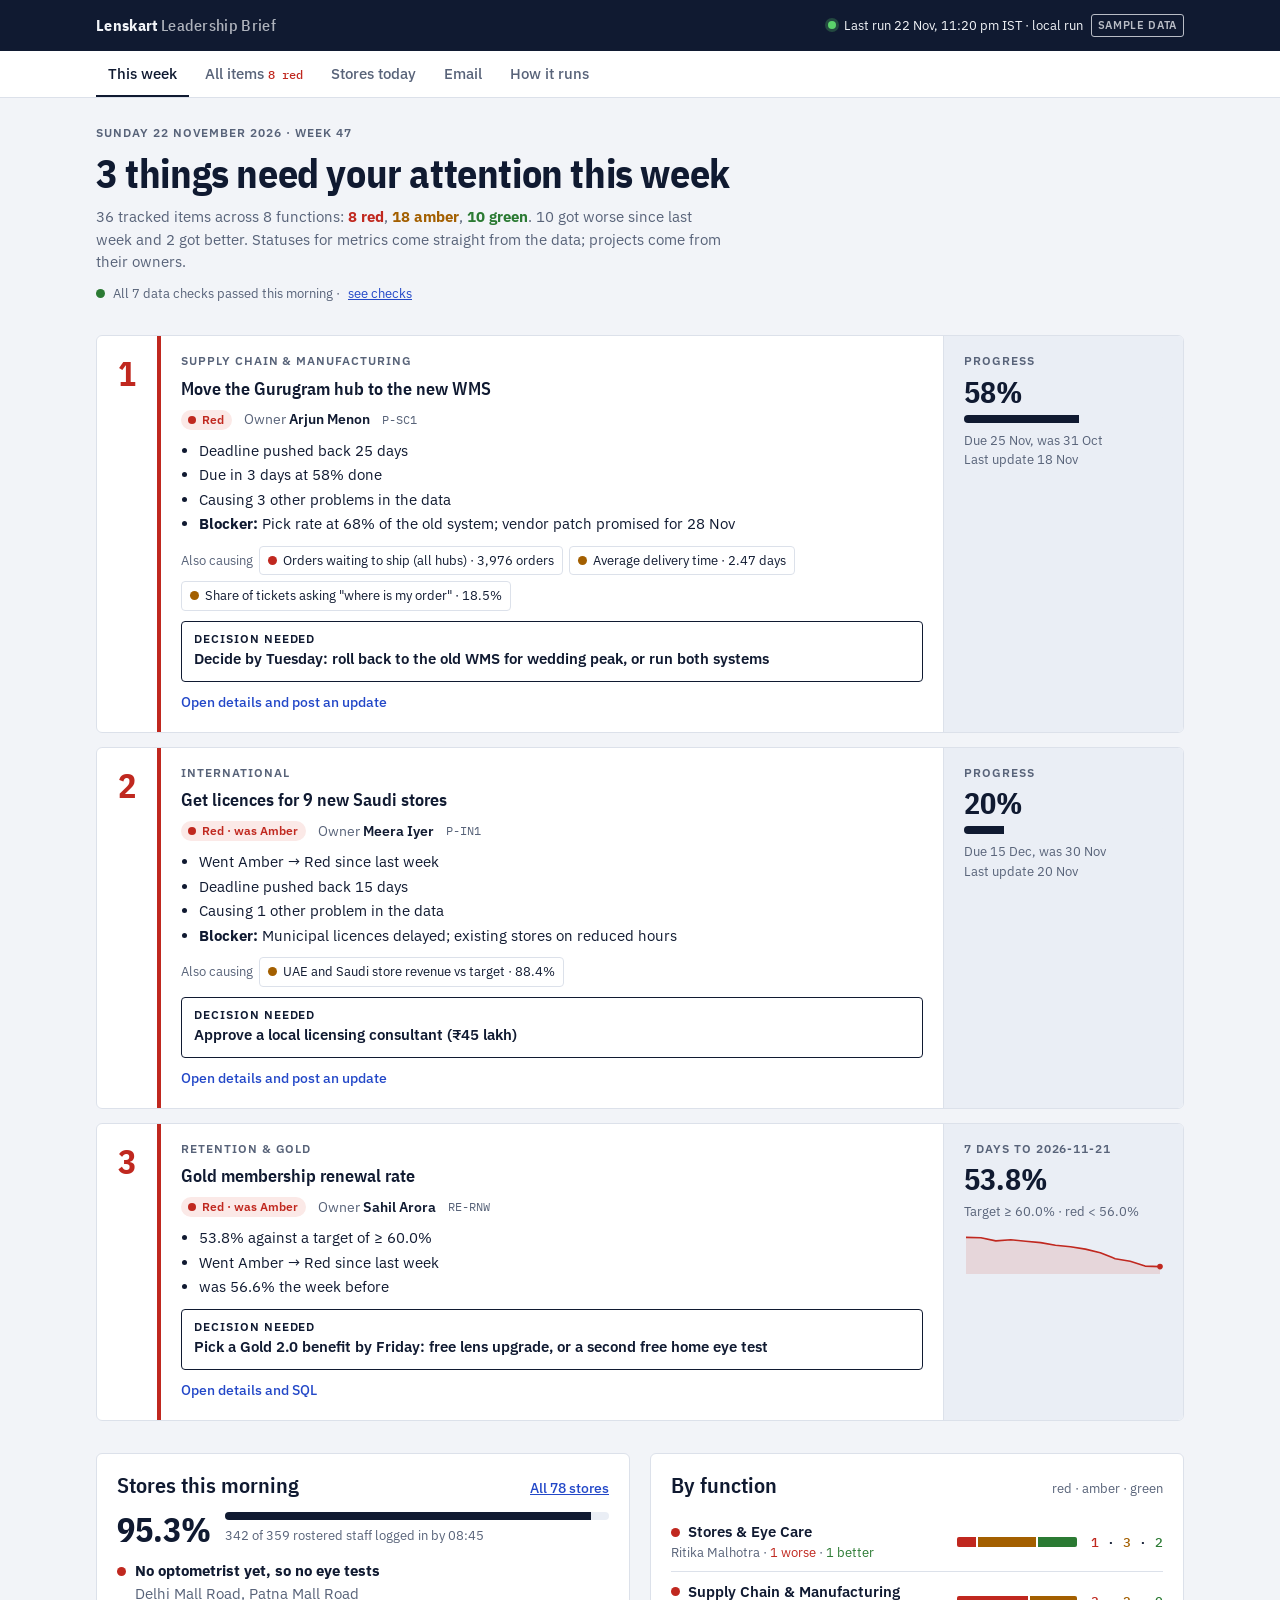
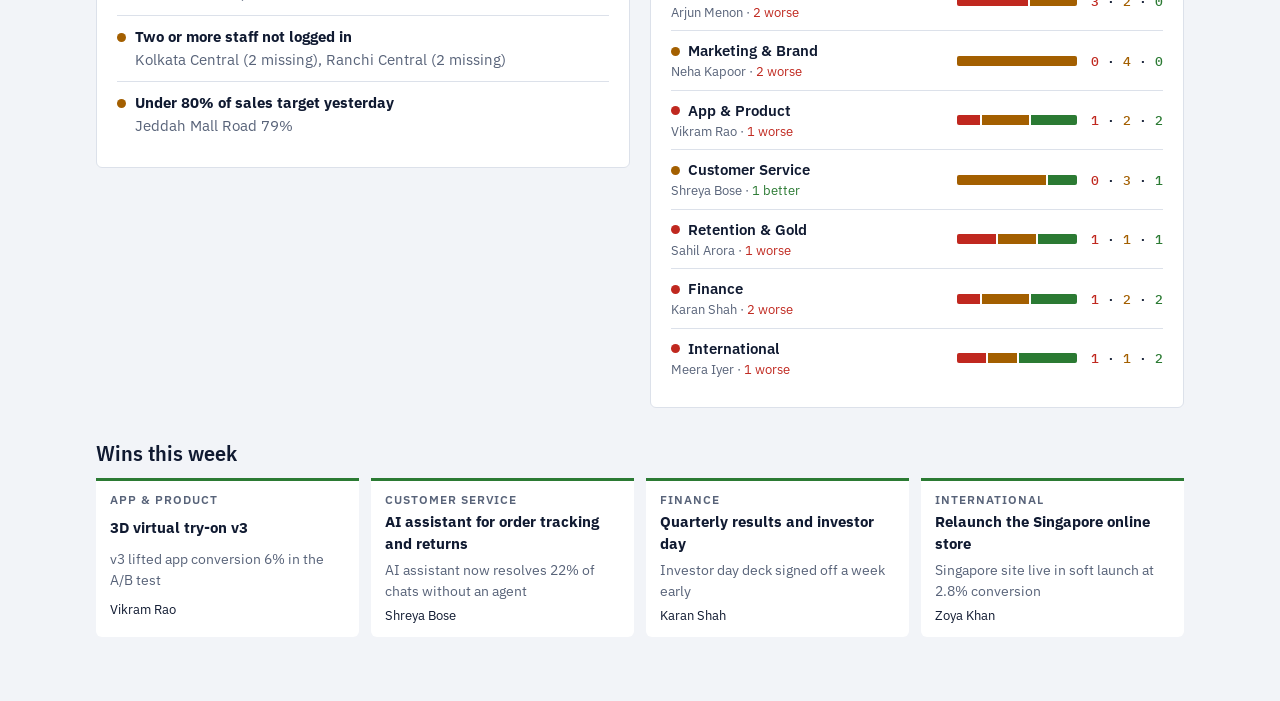
==== lenskart-tracker/index.html @ a5431adb "Lenskart leadership brief: SQL-driven tracker, daily 08:45 IST email, store attendance Co-Authored-B" ====
<title>Lenskart Leadership Brief</title>
<meta name="claude:viewport-fit-sides" content="cover">
<meta name="robots" content="noindex">
<meta name="description" content="Daily leadership brief and project tracker across eight functions. Sample data.">
<link rel="preconnect" href="https://fonts.googleapis.com">
<link rel="preconnect" href="https://fonts.gstatic.com" crossorigin>
<link rel="stylesheet" href="https://fonts.googleapis.com/css2?family=IBM+Plex+Mono:wght@400;500&family=IBM+Plex+Sans+Condensed:wght@500;600;700&family=IBM+Plex+Sans:ital,wght@0,400;0,500;0,600;1,400&display=swap">
<style>
/* Layout: a morning brief. A masthead strip with the date and the last automated run, then the
   three decisions as full-width rows, then the store desk beside function health. Other views
   (tracker, stores, email, pipeline) share the same column. */
:root {
  --bg: #F2F4F8; --surface: #FFFFFF; --ink: #101A31; --mute: #586379; --faint: #8A93A6; --line: #DCE1EA; --tint: #EAEEF5;
  --accent: #2348C8; --accent-ink: #FFFFFF; --accent-soft: #E4EAFB;
  --red: #C0281F; --red-bg: #FBE9E7; --amber: #A35F00; --amber-bg: #FDF1DC; --green: #2B7A33; --green-bg: #E6F3E8;
  --display: "IBM Plex Sans Condensed", "Arial Narrow", system-ui, sans-serif;
  --body: "IBM Plex Sans", system-ui, -apple-system, "Segoe UI", Roboto, sans-serif;
  --mono: "IBM Plex Mono", ui-monospace, SFMono-Regular, Menlo, monospace;
  --radius: 6px;
}
@media (prefers-color-scheme: dark) { :root:not([data-theme="light"]) {
  --bg: #0C1220; --surface: #141C2E; --ink: #E6EBF4; --mute: #9AA4B8; --faint: #6F7A90; --line: #253049; --tint: #1A2337;
  --accent: #8AA6FF; --accent-ink: #0C1220; --accent-soft: #1E2A4D;
  --red: #FF7B70; --red-bg: #3A1B1D; --amber: #F2B24E; --amber-bg: #362814; --green: #6DC776; --green-bg: #163020; color-scheme: dark; } }
:root[data-theme="dark"] {
  --bg: #0C1220; --surface: #141C2E; --ink: #E6EBF4; --mute: #9AA4B8; --faint: #6F7A90; --line: #253049; --tint: #1A2337;
  --accent: #8AA6FF; --accent-ink: #0C1220; --accent-soft: #1E2A4D;
  --red: #FF7B70; --red-bg: #3A1B1D; --amber: #F2B24E; --amber-bg: #362814; --green: #6DC776; --green-bg: #163020; color-scheme: dark; }

* { box-sizing: border-box; }
body { background: var(--bg); color: var(--ink); font: 15px/1.5 var(--body); margin: 0; }
.wrap { max-width: 1120px; margin: 0 auto; padding-left: max(16px, env(safe-area-inset-left, 0px)); padding-right: max(16px, env(safe-area-inset-right, 0px)); }
h1, h2, h3 { font-family: var(--display); text-wrap: balance; margin: 0; line-height: 1.15; }
h1 { font-size: clamp(28px, 4.2vw, 40px); font-weight: 700; letter-spacing: -0.01em; }
h2 { font-size: 22px; font-weight: 600; }
h3 { font-size: 18px; font-weight: 600; }
p { margin: 0; }
a { color: var(--accent); }
button, select, input, textarea { font: inherit; color: inherit; }
:focus-visible { outline: 2px solid var(--accent); outline-offset: 2px; }
.mono { font-family: var(--mono); font-size: 0.86em; }
.num { font-variant-numeric: tabular-nums; }
.eyebrow { font: 600 12px/1.2 var(--body); letter-spacing: 0.08em; text-transform: uppercase; color: var(--mute); }
.muted { color: var(--mute); }

/* masthead */
.mast { background: var(--ink); color: var(--bg); padding-block: 14px; }
.mast .wrap { display: flex; flex-wrap: wrap; gap: 8px 20px; align-items: center; justify-content: space-between; }
.mast .brand { font: 700 16px/1 var(--display); letter-spacing: 0.02em; }
.mast .brand span { font-weight: 500; opacity: 0.7; }
.mast .run { font-size: 13px; display: flex; gap: 8px; align-items: center; flex-wrap: wrap; }
.mast .run a { color: inherit; }
.live { width: 8px; height: 8px; border-radius: 50%; background: #5BD26B; box-shadow: 0 0 0 3px rgba(91, 210, 107, 0.25); }
.chip-sample { font-size: 11px; font-weight: 600; letter-spacing: 0.06em; text-transform: uppercase; border: 1px solid currentColor; border-radius: 3px; padding: 2px 6px; opacity: 0.75; }

/* tabs */
nav.tabs { border-bottom: 1px solid var(--line); background: var(--surface); }
nav.tabs .wrap { display: flex; gap: 4px; overflow-x: auto; scrollbar-width: none; }
nav.tabs a { display: block; padding: 12px 12px 10px; color: var(--mute); text-decoration: none; font-weight: 500; border-bottom: 2px solid transparent; white-space: nowrap; }
nav.tabs a[aria-current="page"] { color: var(--ink); border-bottom-color: var(--ink); }
nav.tabs a:hover { color: var(--ink); }
nav.tabs .count { font: 500 12px var(--mono); color: var(--red); margin-left: 4px; }

main { padding-block: 28px 64px; }
.view { display: grid; gap: 32px; }

/* status */
.pill { display: inline-flex; align-items: center; gap: 6px; font: 600 12px/1 var(--body); padding: 4px 8px 4px 7px; border-radius: 999px; white-space: nowrap; }
.pill::before { content: ""; width: 8px; height: 8px; border-radius: 50%; background: currentColor; }
.pill.red { color: var(--red); background: var(--red-bg); }
.pill.amber { color: var(--amber); background: var(--amber-bg); }
.pill.green { color: var(--green); background: var(--green-bg); }
.dot { display: inline-block; width: 9px; height: 9px; border-radius: 50%; flex: none; }
.dot.red { background: var(--red); } .dot.amber { background: var(--amber); } .dot.green { background: var(--green); }
.flag { display: inline-block; font: 500 11.5px/1 var(--body); padding: 4px 6px; border-radius: 3px; background: var(--tint); color: var(--mute); white-space: nowrap; }
.flag.hot { background: var(--red-bg); color: var(--red); }
.flag.warn { background: var(--amber-bg); color: var(--amber); }
.flag.good { background: var(--green-bg); color: var(--green); }
.flag.top { background: var(--ink); color: var(--bg); }

/* headline */
.lede { display: grid; gap: 10px; }
.lede .sum { color: var(--mute); max-width: 70ch; }
.lede .sum b.r { color: var(--red); } .lede .sum b.a { color: var(--amber); } .lede .sum b.g { color: var(--green); }
.checkline { display: flex; gap: 8px; align-items: center; font-size: 13px; color: var(--mute); }
.checkline.bad { color: var(--red); font-weight: 600; }

/* top 3 */
.top3 { display: grid; gap: 14px; }
.decision { background: var(--surface); border: 1px solid var(--line); border-radius: var(--radius); display: grid; grid-template-columns: 64px minmax(0, 1fr) minmax(0, 240px); overflow: hidden; }
.decision .rank { font: 700 34px/1 var(--display); padding: 20px 0 0; text-align: center; border-right: 4px solid var(--sev, var(--line)); color: var(--sev); }
.decision.red { --sev: var(--red); } .decision.amber { --sev: var(--amber); } .decision.green { --sev: var(--green); }
.decision .body { padding: 18px 20px 20px; display: grid; gap: 10px; min-width: 0; }
.decision .meta { display: flex; flex-wrap: wrap; gap: 6px 12px; align-items: center; font-size: 13.5px; color: var(--mute); }
.decision .meta b { color: var(--ink); font-weight: 600; }
.decision ul { margin: 0; padding-left: 18px; display: grid; gap: 2px; }
.decision .mismatch { background: var(--red-bg); color: var(--red); font-weight: 600; font-size: 14px; padding: 8px 10px; border-radius: 4px; }
.decision .ask { border: 1.5px solid var(--ink); border-radius: 4px; padding: 10px 12px; font-weight: 600; display: grid; gap: 2px; }
.decision .ask .eyebrow { color: var(--ink); }
.decision .side { padding: 18px 20px; border-left: 1px solid var(--line); background: var(--tint); display: grid; gap: 8px; align-content: start; min-width: 0; }
.decision .big { font: 700 30px/1 var(--display); font-variant-numeric: tabular-nums; }
.decision .linked { display: flex; flex-wrap: wrap; gap: 6px; }
.linkbtn { background: none; border: 1px solid var(--line); border-radius: 4px; padding: 4px 8px; font-size: 13px; cursor: pointer; display: inline-flex; gap: 6px; align-items: center; color: var(--ink); text-align: left; }
.linkbtn:hover { border-color: var(--ink); }
.open { background: none; border: 0; padding: 0; color: var(--accent); cursor: pointer; font-size: 13.5px; font-weight: 500; text-align: left; }
.open:hover { text-decoration: underline; }

/* two-column */
.cols { display: grid; grid-template-columns: minmax(0, 1fr) minmax(0, 1fr); gap: 20px; align-items: start; }
.panel { background: var(--surface); border: 1px solid var(--line); border-radius: var(--radius); padding: 18px 20px 20px; display: grid; gap: 14px; min-width: 0; }
.panel header { display: flex; justify-content: space-between; align-items: baseline; gap: 12px; flex-wrap: wrap; }
.list { display: grid; gap: 0; }
.list > div { display: grid; gap: 4px; padding: 10px 0; border-top: 1px solid var(--line); }
.list > div:first-child { border-top: 0; padding-top: 0; }
.desk-row { display: grid; grid-template-columns: 14px minmax(0, 1fr); gap: 10px; align-items: start; }
.desk-row .dot { margin-top: 7px; }
.attend { display: grid; grid-template-columns: auto 1fr; gap: 14px; align-items: center; }
.attend .big { font: 700 34px/1 var(--display); font-variant-numeric: tabular-nums; }
.meter { height: 8px; background: var(--tint); border-radius: 4px; overflow: hidden; }
.meter > span { display: block; height: 100%; background: var(--ink); }

.fn-row { display: grid; grid-template-columns: minmax(0, 1fr) 120px 74px; gap: 12px; align-items: center; padding: 9px 0; border-top: 1px solid var(--line); cursor: pointer; background: none; border-left: 0; border-right: 0; border-bottom: 0; width: 100%; text-align: left; }
.fn-row:first-of-type { border-top: 0; }
.fn-row:hover .fn-name { text-decoration: underline; }
.fn-name { font-weight: 600; font-size: 14.5px; display: flex; gap: 8px; align-items: center; min-width: 0; }
.fn-name span { overflow: hidden; text-overflow: ellipsis; white-space: nowrap; }
.fn-head { font-size: 12.5px; color: var(--mute); }
.stack { display: flex; height: 10px; border-radius: 2px; overflow: hidden; gap: 2px; }
.stack i { display: block; height: 100%; }
.stack .r { background: var(--red); } .stack .a { background: var(--amber); } .stack .g { background: var(--green); }
.fn-counts { font: 500 12.5px var(--mono); text-align: right; white-space: nowrap; }
.fn-counts .r { color: var(--red); } .fn-counts .a { color: var(--amber); } .fn-counts .g { color: var(--green); }

.wins { display: grid; grid-template-columns: repeat(auto-fit, minmax(240px, 1fr)); gap: 12px; }
.win { border-top: 3px solid var(--green); background: var(--surface); padding: 12px 14px; border-radius: 0 0 var(--radius) var(--radius); display: grid; gap: 4px; }

/* tracker */
.filters { display: flex; flex-wrap: wrap; gap: 10px; align-items: center; }
.seg { display: inline-flex; border: 1px solid var(--line); border-radius: 5px; overflow: hidden; background: var(--surface); }
.seg button { background: none; border: 0; padding: 7px 11px; cursor: pointer; font-size: 13.5px; color: var(--mute); border-left: 1px solid var(--line); }
.seg button:first-child { border-left: 0; }
.seg button[aria-pressed="true"] { background: var(--ink); color: var(--bg); }
.field { background: var(--surface); border: 1px solid var(--line); border-radius: 5px; padding: 7px 10px; font-size: 13.5px; min-width: 0; }
.field:focus { border-color: var(--accent); }
.check { display: inline-flex; gap: 6px; align-items: center; font-size: 13.5px; color: var(--mute); cursor: pointer; }
.tablebox { overflow-x: auto; background: var(--surface); border: 1px solid var(--line); border-radius: var(--radius); }
table { border-collapse: collapse; width: 100%; font-size: 14px; }
th { text-align: left; font: 600 11.5px/1.2 var(--body); letter-spacing: 0.06em; text-transform: uppercase; color: var(--mute); padding: 10px 12px; border-bottom: 1px solid var(--line); white-space: nowrap; background: var(--tint); }
td { padding: 10px 12px; border-top: 1px solid var(--line); vertical-align: middle; }
tbody tr:first-child td { border-top: 0; }
tbody tr.click { cursor: pointer; }
tbody tr.click:hover td { background: var(--tint); }
td.title { min-width: 240px; }
td.title b { font-weight: 600; display: block; }
td .sub { font-size: 12.5px; color: var(--mute); }
.flags { display: flex; flex-wrap: wrap; gap: 4px; min-width: 120px; }
.prog { display: grid; gap: 4px; min-width: 110px; }
.prog .meter { height: 6px; }
.right { text-align: right; }
.empty { padding: 28px; text-align: center; color: var(--mute); }

/* drawer */
dialog { border: 0; padding: 0; background: var(--surface); color: var(--ink); width: min(620px, 100vw); max-width: 100vw; height: 100%; max-height: 100%; margin: 0 0 0 auto; box-shadow: -12px 0 40px rgba(10, 18, 40, 0.25); }
dialog::backdrop { background: rgba(10, 18, 40, 0.45); }
.drawer { display: grid; gap: 18px; padding: calc(20px + env(safe-area-inset-top, 0px)) max(22px, env(safe-area-inset-right, 0px)) calc(28px + env(safe-area-inset-bottom, 0px)) 22px; }
.drawer .x { position: sticky; top: 0; justify-self: end; background: var(--surface); border: 1px solid var(--line); border-radius: 5px; padding: 6px 10px; cursor: pointer; }
.kv { display: grid; grid-template-columns: 130px minmax(0, 1fr); gap: 8px 14px; font-size: 14px; }
.kv dt { color: var(--mute); }
.kv dd { margin: 0; min-width: 0; }
pre.sql { font: 12.5px/1.55 var(--mono); background: var(--tint); padding: 12px; border-radius: 4px; overflow-x: auto; white-space: pre-wrap; word-break: break-word; margin: 0; }
.chart svg { display: block; width: 100%; height: auto; }
.chart text { font: 11px var(--mono); fill: var(--mute); }
form.update { display: grid; gap: 12px; border-top: 1px solid var(--line); padding-top: 18px; }
form.update label { display: grid; gap: 4px; font-size: 13px; color: var(--mute); }
form.update textarea { min-height: 64px; resize: vertical; }
.btn { background: var(--ink); color: var(--bg); border: 0; border-radius: 5px; padding: 9px 14px; font-weight: 600; cursor: pointer; }
.btn.ghost { background: none; color: var(--ink); border: 1px solid var(--line); }
.btn-row { display: flex; gap: 8px; flex-wrap: wrap; align-items: center; }

/* banner */
.banner { background: var(--accent-soft); border: 1px solid var(--accent); border-radius: var(--radius); padding: 12px 16px; display: grid; gap: 8px; }
.banner pre { margin: 0; font: 12px/1.5 var(--mono); white-space: pre-wrap; word-break: break-word; background: var(--surface); padding: 10px; border-radius: 4px; max-height: 180px; overflow: auto; }

/* stores */
.staffdots { display: inline-flex; gap: 3px; vertical-align: middle; margin-left: 8px; }
.staffdots i { width: 7px; height: 7px; border-radius: 50%; background: var(--green); }
.staffdots i.off { background: var(--red); }
.bar { position: relative; height: 8px; background: var(--tint); border-radius: 4px; min-width: 100px; }
.bar > span { position: absolute; inset: 0 auto 0 0; border-radius: 4px; }
.bar .tick { position: absolute; top: -3px; bottom: -3px; width: 2px; background: var(--ink); left: calc(100% / 1.3); }

/* email */
.emailframe { background: #EEF1F5; border-radius: var(--radius); border: 1px solid var(--line); overflow: hidden; }
.emailhead { background: var(--surface); border-bottom: 1px solid var(--line); padding: 12px 16px; display: grid; gap: 2px; font-size: 13.5px; }
.emailhead b { font-weight: 600; }

/* pipeline */
.steps { display: grid; grid-template-columns: repeat(auto-fit, minmax(170px, 1fr)); gap: 10px; counter-reset: s; }
.step { background: var(--surface); border: 1px solid var(--line); border-radius: var(--radius); padding: 12px 14px; display: grid; gap: 4px; align-content: start; counter-increment: s; }
.step::before { content: counter(s); font: 700 13px/1 var(--mono); color: var(--accent); }
.step b { font-weight: 600; }
.step p { font-size: 13px; color: var(--mute); }
.tables { display: grid; grid-template-columns: repeat(auto-fill, minmax(200px, 1fr)); gap: 8px; }
.tables div { background: var(--surface); border: 1px solid var(--line); border-radius: 4px; padding: 8px 10px; font-size: 13px; display: grid; gap: 2px; }

.toast { position: fixed; left: 50%; bottom: calc(20px + env(safe-area-inset-bottom, 0px)); transform: translateX(-50%); background: var(--ink); color: var(--bg); padding: 10px 16px; border-radius: 5px; font-size: 14px; z-index: 20; }

@media (max-width: 860px) {
  .decision { grid-template-columns: 48px minmax(0, 1fr); }
  .decision .side { grid-column: 1 / -1; border-left: 0; border-top: 1px solid var(--line); }
  .decision .rank { font-size: 28px; }
  .cols { grid-template-columns: minmax(0, 1fr); }
}
@media (max-width: 520px) {
  .decision .body { padding: 14px; }
  .fn-row { grid-template-columns: minmax(0, 1fr) 64px; }
  .fn-row .stack { display: none; }
  .kv { grid-template-columns: minmax(0, 1fr); gap: 2px; }
  .kv dd { margin-bottom: 8px; }
}
@media (prefers-reduced-motion: no-preference) {
  .decision { animation: rise 0.35s ease-out both; }
  .decision:nth-child(2) { animation-delay: 0.06s; } .decision:nth-child(3) { animation-delay: 0.12s; }
  @keyframes rise { from { transform: translateY(6px); } to { transform: none; } }
}
</style>

<header class="mast">
  <div class="wrap">
    <div class="brand">Lenskart <span>Leadership Brief</span></div>
    <div class="run" id="runline"></div>
  </div>
</header>
<nav class="tabs" aria-label="Views">
  <div class="wrap" id="tabs">
    <a href="#brief" data-view="brief">This week</a>
    <a href="#tracker" data-view="tracker">All items</a>
    <a href="#stores" data-view="stores">Stores today</a>
    <a href="#email" data-view="email">Email</a>
    <a href="#pipeline" data-view="pipeline">How it runs</a>
  </div>
</nav>
<main class="wrap">
  <div id="banner"></div>
  <section class="view" id="view-brief"></section>
  <section class="view" id="view-tracker" hidden></section>
  <section class="view" id="view-stores" hidden></section>
  <section class="view" id="view-email" hidden></section>
  <section class="view" id="view-pipeline" hidden></section>
</main>
<dialog id="drawer" aria-label="Item detail"><div class="drawer" id="drawer-body"></div></dialog>
<div class="toast" id="toast" hidden></div>

<script>
const LIB = (() => {
// Shared logic: risk scoring, top-3 selection and digest rendering.
// Runs in Node (GitHub Actions) and is inlined into the browser app at build time,
// so it stays dependency-free and uses plain `export function` declarations.

const RANK = { green: 0, amber: 1, red: 2 };
const LABEL = { green: "Green", amber: "Amber", red: "Red" };
const DAY = 86400000;
const t = (s) => new Date(s + "T00:00:00Z").getTime();

// Turns whatever a function head typed into red / amber / green.
function normalizeStatus(v) {
  const s = String(v || "").trim().toLowerCase();
  if (/^(r|red|🔴|at risk|off track|blocked|critical)$/.test(s)) return "red";
  if (/^(a|amber|yellow|y|blue|b|🟠|🟡|🔵|watch|some risk)$/.test(s)) return "amber";
  if (/^(g|green|🟢|on track|done|complete|ok)$/.test(s)) return "green";
  return null;
}

function statusFor(m, v) {
  if (v == null || Number.isNaN(v)) return "amber";
  if (m.better === "higher") return v >= m.green ? "green" : v < m.red ? "red" : "amber";
  return v <= m.green ? "green" : v > m.red ? "red" : "amber";
}

function fmtValue(m, v) {
  if (v == null || Number.isNaN(v)) return "no data";
  const x = v / (m.scale || 1);
  const n = Math.abs(x).toLocaleString("en-IN", { minimumFractionDigits: m.decimals, maximumFractionDigits: m.decimals });
  const sign = x < 0 ? "−" : m.signed && x > 0 ? "+" : "";
  const pre = m.prefix === true ? "₹" : m.prefix || "";
  return `${sign}${pre}${n}${m.unit || ""}`;
}
const fmtDate = (s) => new Date(t(s)).toLocaleDateString("en-GB", { day: "numeric", month: "short", timeZone: "UTC" });

// Score one item. Higher = needs leadership attention sooner. Green scores 0.
function assess(p, asOf) {
  const reasons = [];
  let score = { red: 50, amber: 20, green: 0 }[p.status] ?? 0;
  const worsened = RANK[p.status] > RANK[p.lastStatus];
  const improved = RANK[p.status] < RANK[p.lastStatus];
  if (worsened) { score += 25; reasons.push(`Went ${LABEL[p.lastStatus]} → ${LABEL[p.status]} since last week`); }
  let extra = {};
  if (p.kind === "metric") {
    reasons.unshift(`${p.display} against a target of ${p.targetText}`);
    if (p.prevDisplay) reasons.push(`was ${p.prevDisplay} ${p.window === "today" ? "same day last week" : "the week before"}`);
    const wrongWay = p.better === "higher" ? p.value < p.prev : p.value > p.prev;
    if (wrongWay && p.status !== "green") score += 6;
  } else {
    const slip = Math.round((t(p.due) - t(p.originalDue || p.due)) / DAY);
    if (slip > 0) { score += Math.min(20, Math.ceil(slip / 2)); reasons.push(`Deadline pushed back ${slip} days`); }
    const daysLeft = Math.round((t(p.due) - t(asOf)) / DAY);
    if (p.progress < 100) {
      if (daysLeft < 0) { score += 20; reasons.push(`Overdue by ${-daysLeft} days`); }
      else if (daysLeft <= 21 && p.progress < 75) { score += 12; reasons.push(`Due in ${daysLeft} days at ${p.progress}% done`); }
    }
    const stale = Math.round((t(asOf) - t(p.lastUpdate)) / DAY);
    if (stale > 7) { score += 10; reasons.push(`No update from the owner for ${stale} days`); }
    if (p.blocker) score += 10;
    extra = { slip, daysLeft, stale };
  }
  score += (p.impactTier || 1) * 8;
  if (p.status === "green") score = 0;
  return { ...p, ...extra, score, reasons, worsened, improved };
}

// Pick the n most urgent items. Anything caused by an item already on the list is folded
// under it, so leadership sees the root cause once with its knock-on effects.
function pickTop(items, n = 3) {
  const ranked = items.filter((p) => p.status !== "green" || p.mismatch).sort((a, b) => b.score - a.score || a.id.localeCompare(b.id));
  const top = [];
  for (const p of ranked) {
    if (top.length >= n) break;
    const parent = top.find((x) => x.id === p.dependsOn);
    if (parent) { parent.linked.push(p.id); continue; }
    const kids = top.filter((x) => x.dependsOn === p.id);
    const entry = { ...p, linked: kids.flatMap((k) => [k.id, ...k.linked]) };
    if (kids.length) { const at = top.indexOf(kids[0]); for (const k of kids) top.splice(top.indexOf(k), 1); top.splice(at, 0, entry); }
    else top.push(entry);
  }
  // Everything a listed root cause is causing travels with it, and is not repeated lower down.
  for (const x of top) x.linked = [...new Set([...x.linked, ...(x.causes || [])])];
  // Root causes rank at least as high as the worst thing they cause.
  for (const x of top) x.score = Math.max(x.score, ...x.linked.map((id) => items.find((i) => i.id === id)?.score || 0));
  return top.sort((a, b) => b.score - a.score);
}

function isoWeek(asOf) {
  const d = new Date(t(asOf));
  d.setUTCDate(d.getUTCDate() + 3 - ((d.getUTCDay() + 6) % 7));
  const jan4 = new Date(Date.UTC(d.getUTCFullYear(), 0, 4));
  return 1 + Math.round(((d - jan4) / DAY - 3 + ((jan4.getUTCDay() + 6) % 7)) / 7);
}

// items: metrics (already valued) + projects. extras: { checks, storeDesk }
function buildDigest(functions, rawItems, asOf, extras = {}) {
  const fnName = Object.fromEntries(functions.map((f) => [f.id, f.name]));
  const all = rawItems.map((p) => ({ ...assess(p, asOf), fnName: fnName[p.fn] }));
  for (const p of all) {
    // Blast radius: a root cause matters more for every problem it is causing.
    const kids = all.filter((k) => k.dependsOn === p.id && k.status !== "green");
    p.causes = kids.map((k) => k.id);
    if (kids.length && p.status !== "green") { p.score += 8 * kids.length; p.reasons.push(`Causing ${kids.length} other problem${kids.length > 1 ? "s" : ""} in the data`); }
    // Optimism check: the owner's status is better than what the data under it shows.
    const redKid = kids.find((k) => k.kind === "metric" && RANK[k.status] > RANK[p.status]);
    if (p.kind === "project" && redKid) {
      p.mismatch = `Owner reports ${LABEL[p.status]}, but ${redKid.title.toLowerCase()} is ${LABEL[redKid.status]} in the data (${redKid.display})`;
      p.reasons.unshift(p.mismatch);
      p.score = Math.max(p.score, 0) + 15 + (p.status === "green" ? 40 : 0);
    }
  }
  const top = pickTop(all, 3);
  const byScore = (a, b) => b.score - a.score;
  const byFn = functions.map((f) => {
    const ps = all.filter((p) => p.fn === f.id);
    const c = { red: 0, amber: 0, green: 0 };
    ps.forEach((p) => c[p.status]++);
    return { ...f, counts: c, total: ps.length, worsened: ps.filter((p) => p.worsened).length, improved: ps.filter((p) => p.improved).length,
      worst: c.red ? "red" : c.amber ? "amber" : "green" };
  });
  const counts = { red: 0, amber: 0, green: 0 };
  all.forEach((p) => counts[p.status]++);
  const checks = extras.checks || [];
  return {
    asOf, week: isoWeek(asOf), all, top, byFn, counts, checks, storeDesk: extras.storeDesk || null,
    checksOk: checks.every((c) => c.ok),
    reds: all.filter((p) => p.status === "red").sort(byScore),
    ambers: all.filter((p) => p.status === "amber").sort(byScore),
    wins: all.filter((p) => p.status === "green" && (p.win || p.improved)),
    worsened: all.filter((p) => p.worsened).sort(byScore),
    improved: all.filter((p) => p.improved),
  };
}

const esc = (s) => String(s ?? "").replace(/[&<>"]/g, (c) => ({ "&": "&amp;", "<": "&lt;", ">": "&gt;", '"': "&quot;" }[c]));
const covered = (dg, p) => dg.top.some((x) => x.id === p.id || x.linked.includes(p.id));
const facts = (p) => p.kind === "metric"
  ? `${p.fnName} · Owner: ${p.owner} · ${p.display} (target ${p.targetText})`
  : `${p.fnName} · Owner: ${p.owner} · Due ${fmtDate(p.due)} · ${p.progress}% done`;

// Email-safe HTML: tables and inline styles only, readable in Gmail and Outlook.
function renderEmail(dg, meta = {}) {
  const C = { red: "#C62828", amber: "#B26A00", green: "#2E7D32", ink: "#14213D", mute: "#5B6475", line: "#E3E7EE", tint: "#F5F7FA" };
  const F = "font-family:Arial,Helvetica,sans-serif;";
  const dot = (s) => `<span style="display:inline-block;width:10px;height:10px;border-radius:50%;background:${C[s]};margin-right:6px;vertical-align:baseline"></span>`;
  const row = (p) => `<tr><td style="padding:10px 0;border-top:1px solid ${C.line}">
      <div style="${F}font-size:15px;font-weight:bold;line-height:1.35;color:${C.ink}">${dot(p.status)}${esc(p.title)}</div>
      <div style="${F}font-size:13px;line-height:1.5;color:${C.mute};margin-top:2px">${esc(facts(p))}</div>
      ${p.worsened ? `<div style="${F}font-size:13px;line-height:1.5;color:${C[p.status]};margin-top:2px">Was ${LABEL[p.lastStatus]} last week</div>` : ""}
      ${p.blocker ? `<div style="${F}font-size:13px;line-height:1.5;color:${C.ink};margin-top:2px">Blocker: ${esc(p.blocker)}</div>` : ""}
      ${p.note ? `<div style="${F}font-size:13px;line-height:1.5;color:${C.mute};margin-top:2px">${esc(p.note)}</div>` : ""}
    </td></tr>`;
  const head = (title, color, sub) => `<tr><td style="padding:26px 0 6px">
      <div style="${F}font-size:12px;font-weight:bold;letter-spacing:1px;text-transform:uppercase;color:${color}">${title}</div>
      <div style="${F}font-size:13px;line-height:1.5;color:${C.mute};margin-top:4px">${sub}</div></td></tr>`;
  const topRows = dg.top.map((p, i) => `<tr><td style="padding:14px 16px;border-left:4px solid ${C[p.status]};background:${C.tint}">
      <div style="${F}font-size:12px;font-weight:bold;color:${C.mute}">${i + 1} · ${esc(p.fnName).toUpperCase()}</div>
      <div style="${F}font-size:17px;font-weight:bold;line-height:1.35;color:${C.ink};margin-top:6px">${esc(p.title)}</div>
      <div style="${F}font-size:13px;line-height:1.5;color:${C.mute};margin-top:2px">${dot(p.status)}${LABEL[p.status]}${p.worsened ? ` (was ${LABEL[p.lastStatus]})` : ""} · Owner: <b style="color:${C.ink}">${esc(p.owner)}</b>${p.kind === "project" ? ` · Due ${fmtDate(p.due)}` : ""}</div>
      <div style="${F}font-size:13px;line-height:1.5;color:${C.ink};margin-top:6px">${p.reasons.map(esc).join(" · ")}</div>
      ${p.blocker ? `<div style="${F}font-size:13px;line-height:1.5;color:${C.ink};margin-top:4px">Blocker: ${esc(p.blocker)}</div>` : ""}
      ${p.detail?.length ? `<div style="${F}font-size:13px;line-height:1.5;color:${C.ink};margin-top:4px">${esc(p.detailLabel || "Detail")}: ${p.detail.map(esc).join(", ")}</div>` : ""}
      ${p.linked.length ? `<div style="${F}font-size:13px;line-height:1.5;color:${C.mute};margin-top:4px">Also causing: ${p.linked.map((id) => { const x = dg.all.find((a) => a.id === id); return esc(x ? `${x.title} (${x.display || LABEL[x.status]})` : id); }).join("; ")}</div>` : ""}
      ${p.ask ? `<div style="${F}font-size:14px;font-weight:bold;line-height:1.5;color:${C.ink};margin-top:8px">Decision needed: ${esc(p.ask)}</div>` : ""}
    </td></tr><tr><td style="height:10px;line-height:10px">&nbsp;</td></tr>`).join("");
  const sd = dg.storeDesk;
  const storeBlock = sd ? head("Stores this morning", C.ink, `Attendance at ${esc(sd.checkTime)} today: ${sd.loggedIn} of ${sd.rostered} rostered staff logged in across ${sd.stores} stores.`) +
    (sd.noOptometrist.length ? `<tr><td style="${F}font-size:13px;line-height:1.6;color:${C.ink};padding:4px 0">${dot("red")}<b>No optometrist yet, so no eye tests:</b> ${sd.noOptometrist.map(esc).join(", ")}</td></tr>` : "") +
    (sd.shortStaffed.length ? `<tr><td style="${F}font-size:13px;line-height:1.6;color:${C.ink};padding:4px 0">${dot("amber")}<b>Two or more staff not logged in:</b> ${sd.shortStaffed.map(esc).join(", ")}</td></tr>` : "") +
    (sd.belowTarget.length ? `<tr><td style="${F}font-size:13px;line-height:1.6;color:${C.ink};padding:4px 0">${dot("amber")}<b>Under 80% of target yesterday:</b> ${sd.belowTarget.map(esc).join(", ")}</td></tr>` : "") : "";
  const reds = dg.reds.filter((p) => !covered(dg, p)), ambers = dg.ambers.filter((p) => !covered(dg, p));
  const fnRows = dg.byFn.map((f) => `<tr>
      <td style="${F}font-size:13px;color:${C.ink};padding:6px 0;border-top:1px solid ${C.line}">${dot(f.worst)}${esc(f.name)}</td>
      <td style="${F}font-size:13px;color:${C.red};padding:6px 0;border-top:1px solid ${C.line};text-align:right">${f.counts.red}</td>
      <td style="${F}font-size:13px;color:${C.amber};padding:6px 0;border-top:1px solid ${C.line};text-align:right">${f.counts.amber}</td>
      <td style="${F}font-size:13px;color:${C.green};padding:6px 0;border-top:1px solid ${C.line};text-align:right">${f.counts.green}</td></tr>`).join("");
  const checksLine = dg.checks.length ? (dg.checksOk
    ? `Data checks: all ${dg.checks.length} passed (freshness, links between tables, duplicates, finance reconciliation).`
    : `<b style="color:${C.red}">Data checks failed: ${dg.checks.filter((c) => !c.ok).map((c) => esc(c.title)).join("; ")}. Treat the numbers below with care.</b>`) : "";
  return `<!doctype html><html><head><meta charset="utf-8"><meta name="viewport" content="width=device-width"></head><body style="margin:0;padding:0;background:#EEF1F5">
<table role="presentation" width="100%" cellpadding="0" cellspacing="0" style="background:#EEF1F5"><tr><td align="center" style="padding:24px 12px">
<table role="presentation" width="100%" cellpadding="0" cellspacing="0" style="max-width:640px;background:#FFFFFF;border-radius:8px"><tr><td style="padding:28px 28px 32px">
<table role="presentation" width="100%" cellpadding="0" cellspacing="0">
<tr><td>
  <div style="${F}font-size:12px;font-weight:bold;letter-spacing:1px;text-transform:uppercase;color:${C.mute}">Lenskart leadership brief · ${fmtDate(dg.asOf)} · Week ${dg.week}</div>
  <div style="${F}font-size:24px;font-weight:bold;line-height:1.25;color:${C.ink};margin-top:10px">${dg.top.length} things need your attention this week</div>
  <div style="${F}font-size:14px;line-height:1.5;color:${C.mute};margin-top:8px">${dg.all.length} tracked items across ${dg.byFn.length} functions:
    <b style="color:${C.red}">${dg.counts.red} red</b>, <b style="color:${C.amber}">${dg.counts.amber} amber</b>, <b style="color:${C.green}">${dg.counts.green} green</b>.
    ${dg.worsened.length} got worse since last week, ${dg.improved.length} got better.</div>
  ${!dg.checksOk && dg.checks.length ? `<div style="${F}font-size:13px;line-height:1.5;margin-top:10px">${checksLine}</div>` : ""}
</td></tr>
<tr><td style="height:18px;line-height:18px">&nbsp;</td></tr>
${topRows}
${storeBlock}
${reds.length ? head("Red · fix now", C.red, "Off track. The owner needs a decision or resources this week.") + reds.map(row).join("") : ""}
${ambers.length ? head("Amber · watch", C.amber, "Some risk. Look again next week.") + ambers.map(row).join("") : ""}
${dg.wins.length ? head("Green · wins", C.green, "Good news worth knowing.") + dg.wins.map((p) => row({ ...p, worsened: false, blocker: "", note: p.win || "Back to green this week" })).join("") : ""}
<tr><td style="padding-top:26px"><table role="presentation" width="100%" cellpadding="0" cellspacing="0">
  <tr><td style="${F}font-size:12px;font-weight:bold;letter-spacing:1px;text-transform:uppercase;color:${C.mute};padding-bottom:6px">By function</td>
  <td style="${F}font-size:12px;color:${C.red};text-align:right">Red</td><td style="${F}font-size:12px;color:${C.amber};text-align:right">Amber</td><td style="${F}font-size:12px;color:${C.green};text-align:right">Green</td></tr>
  ${fnRows}</table></td></tr>
<tr><td style="padding-top:26px;${F}font-size:12px;line-height:1.6;color:${C.mute}">
  ${dg.checksOk ? checksLine + "<br>" : ""}${meta.generatedBy ? esc(meta.generatedBy) + "<br>" : ""}${meta.appUrl ? `Full tracker: <a href="${esc(meta.appUrl)}" style="color:${C.ink}">${esc(meta.appUrl)}</a><br>` : ""}Sample data generated with AI for a prototype. Names and figures are illustrative.
</td></tr>
</table></td></tr></table></td></tr></table></body></html>`;
}

// GitHub-flavoured markdown for the issue that GitHub emails to repository watchers.
function renderMarkdown(dg, meta = {}) {
  const E = { red: "🔴", amber: "🟠", green: "🟢" };
  const line = (p) => `- ${E[p.status]} **${p.title}** · ${facts(p)}${p.worsened ? ` · was ${LABEL[p.lastStatus]}` : ""}` +
    (p.blocker ? `\n  Blocker: ${p.blocker}` : "") + (p.note ? `\n  ${p.note}` : "");
  let md = `## ${dg.top.length} things need attention this week\n\n` +
    `${dg.all.length} tracked items across ${dg.byFn.length} functions: ${E.red} ${dg.counts.red} red · ${E.amber} ${dg.counts.amber} amber · ${E.green} ${dg.counts.green} green. ` +
    `${dg.worsened.length} got worse since last week, ${dg.improved.length} got better.\n\n`;
  if (dg.checks.length && !dg.checksOk) md += `> [!WARNING]\n> Data checks failed: ${dg.checks.filter((c) => !c.ok).map((c) => c.title).join("; ")}\n\n`;
  dg.top.forEach((p, i) => {
    md += `### ${i + 1}. ${E[p.status]} ${p.title}\n**${p.fnName}** · Owner: **${p.owner}** · ${LABEL[p.status]}${p.worsened ? ` (was ${LABEL[p.lastStatus]})` : ""}${p.kind === "project" ? ` · Due ${fmtDate(p.due)} · ${p.progress}% done` : ""}\n\n` +
      `- ${p.reasons.join(" · ")}\n` + (p.blocker ? `- Blocker: ${p.blocker}\n` : "") +
      (p.detail?.length ? `- ${p.detailLabel || "Detail"}: ${p.detail.join(", ")}\n` : "") +
      (p.linked.length ? `- Also causing: ${p.linked.map((id) => { const x = dg.all.find((a) => a.id === id); return x ? `${x.title} (${x.display || LABEL[x.status]})` : id; }).join("; ")}\n` : "") +
      (p.ask ? `- **Decision needed:** ${p.ask}\n` : "") + "\n";
  });
  const sd = dg.storeDesk;
  if (sd) {
    md += `### 🏬 Stores this morning\nAttendance at ${sd.checkTime}: **${sd.loggedIn} of ${sd.rostered}** rostered staff logged in across ${sd.stores} stores.\n`;
    if (sd.noOptometrist.length) md += `- ${E.red} No optometrist yet, so no eye tests: ${sd.noOptometrist.join(", ")}\n`;
    if (sd.shortStaffed.length) md += `- ${E.amber} Two or more staff not logged in: ${sd.shortStaffed.join(", ")}\n`;
    if (sd.belowTarget.length) md += `- ${E.amber} Under 80% of target yesterday: ${sd.belowTarget.join(", ")}\n`;
    md += "\n";
  }
  const reds = dg.reds.filter((p) => !covered(dg, p)), ambers = dg.ambers.filter((p) => !covered(dg, p));
  if (reds.length) md += `### ${E.red} Red · fix now\n${reds.map(line).join("\n")}\n\n`;
  if (ambers.length) md += `<details><summary>${E.amber} Amber · watch (${ambers.length})</summary>\n\n${ambers.map(line).join("\n")}\n\n</details>\n\n`;
  if (dg.wins.length) md += `### ${E.green} Green · wins\n${dg.wins.map((p) => `- ${E.green} **${p.title}** · ${p.owner}: ${p.win || "back to green this week"}`).join("\n")}\n\n`;
  md += `| Function | 🔴 | 🟠 | 🟢 | Worse |\n|---|---:|---:|---:|---:|\n` +
    dg.byFn.map((f) => `| ${f.name} | ${f.counts.red} | ${f.counts.amber} | ${f.counts.green} | ${f.worsened} |`).join("\n") + "\n\n";
  if (dg.checks.length) md += `<details><summary>Data checks: ${dg.checks.filter((c) => c.ok).length}/${dg.checks.length} passed</summary>\n\n${dg.checks.map((c) => `- ${c.ok ? "✅" : "❌"} ${c.title}${c.ok ? "" : ` (${c.bad} bad rows)`}`).join("\n")}\n\n</details>\n\n`;
  md += `---\n${meta.generatedBy || ""}${meta.appUrl ? ` · [Open the tracker](${meta.appUrl})` : ""}${meta.cc ? `\n\ncc ${meta.cc}` : ""}\n\n_Sample data generated with AI for a prototype. Names and figures are illustrative._\n`;
  return md;
}

return { buildDigest, statusFor, fmtValue, fmtDate, LABEL, RANK, renderEmail, isoWeek };
})();
const D = {"functions":[{"id":"stores","name":"Stores & Eye Care","head":"Ritika Malhotra"},{"id":"supply","name":"Supply Chain & Manufacturing","head":"Arjun Menon"},{"id":"mktg","name":"Marketing & Brand","head":"Neha Kapoor"},{"id":"tech","name":"App & Product","head":"Vikram Rao"},{"id":"cs","name":"Customer Service","head":"Shreya Bose"},{"id":"retention","name":"Retention & Gold","head":"Sahil Arora"},{"id":"finance","name":"Finance","head":"Karan Shah"},{"id":"intl","name":"International","head":"Meera Iyer"}],"items":[{"kind":"metric","id":"ST-ATT","fn":"stores","title":"Opening-shift attendance at 08:45","owner":"Ritika Malhotra","impactTier":2,"better":"higher","window":"today","value":95.26462395543176,"prev":94.70752089136491,"thr":{"green":96,"red":90},"fmt":{"unit":"%","decimals":1},"display":"95.3%","prevDisplay":"94.7%","status":"amber","lastStatus":"amber","targetText":"≥ 96.0%","redText":"\u003c 90.0%","detail":["Ranchi Central (2 of 4 missing)","Kolkata Central (2 of 5 missing)","Delhi Mall Road (2 of 6 missing)"],"detailLabel":"Most staff missing","series":[{"date":"2026-11-15","v":94.70752089136491,"display":"94.7%"},{"date":"2026-11-16","v":94.42815249266862,"display":"94.4%"},{"date":"2026-11-17","v":92.99719887955182,"display":"93.0%"},{"date":"2026-11-18","v":93.85964912280701,"display":"93.9%"},{"date":"2026-11-19","v":93.65994236311239,"display":"93.7%"},{"date":"2026-11-20","v":94.57142857142857,"display":"94.6%"},{"date":"2026-11-21","v":92.94117647058823,"display":"92.9%"},{"date":"2026-11-22","v":95.26462395543176,"display":"95.3%"}],"sql":"SELECT 100.0 * COUNT(a.staff_id) / COUNT(*) AS v FROM roster r LEFT JOIN attendance a ON a.date = r.date AND a.staff_id = r.staff_id AND a.login_at \u003c= :check WHERE r.date BETWEEN :start AND :end","tables":["roster","attendance"],"asOfLabel":"today at 08:45"},{"kind":"metric","id":"ST-OPT","fn":"stores","title":"Stores with no optometrist logged in","owner":"Dr. Priya Nair","impactTier":3,"better":"lower","window":"today","value":2,"prev":4,"thr":{"green":0,"red":2},"fmt":{"unit":" stores","decimals":0},"display":"2 stores","prevDisplay":"4 stores","status":"amber","lastStatus":"red","targetText":"≤ 0 stores","redText":"> 2 stores","detail":["Delhi Mall Road","Patna Mall Road"],"detailLabel":"No eye tests possible until cover arrives","ask":"Send a cover optometrist from the nearest store before 10:00","series":[{"date":"2026-11-15","v":4,"display":"4 stores"},{"date":"2026-11-16","v":4,"display":"4 stores"},{"date":"2026-11-17","v":3,"display":"3 stores"},{"date":"2026-11-18","v":2,"display":"2 stores"},{"date":"2026-11-19","v":6,"display":"6 stores"},{"date":"2026-11-20","v":1,"display":"1 stores"},{"date":"2026-11-21","v":2,"display":"2 stores"},{"date":"2026-11-22","v":2,"display":"2 stores"}],"sql":"SELECT COUNT(*) AS v FROM (SELECT r.store_id FROM roster r JOIN staff p ON p.staff_id = r.staff_id AND p.role = 'optometrist' LEFT JOIN attendance a ON a.date = r.date AND a.staff_id = r.staff_id AND a.login_at \u003c= :check WHERE r.date BETWEEN :start AND :end GROUP BY r.date, r.store_id HAVING COUNT(a.staff_id) = 0)","tables":["roster","attendance","staff","stores"],"asOfLabel":"today at 08:45"},{"kind":"metric","id":"ST-REV","fn":"stores","title":"India store revenue vs target (7 days)","owner":"Aditya Joshi","impactTier":3,"better":"higher","window":"7d","value":108.47569836848389,"prev":108.29141464385197,"thr":{"green":100,"red":92},"fmt":{"unit":"%","decimals":1},"display":"108.5%","prevDisplay":"108.3%","status":"green","lastStatus":"green","targetText":"≥ 100.0%","redText":"\u003c 92.0%","detail":["Mumbai Mall Road 94%","Dehradun Central 95%","Varanasi Mall Road 98%"],"detailLabel":"Weakest stores","series":[{"date":"2026-11-08","v":108.27622164743335,"display":"108.3%"},{"date":"2026-11-09","v":107.93729606048548,"display":"107.9%"},{"date":"2026-11-10","v":107.94442300039793,"display":"107.9%"},{"date":"2026-11-11","v":108.00593513728612,"display":"108.0%"},{"date":"2026-11-12","v":107.88398129725428,"display":"107.9%"},{"date":"2026-11-13","v":108.00547950656586,"display":"108.0%"},{"date":"2026-11-14","v":108.29141464385197,"display":"108.3%"},{"date":"2026-11-15","v":108.56005769996021,"display":"108.6%"},{"date":"2026-11-16","v":108.59465777954635,"display":"108.6%"},{"date":"2026-11-17","v":108.63348388380422,"display":"108.6%"},{"date":"2026-11-18","v":108.62614206128134,"display":"108.6%"},{"date":"2026-11-19","v":108.89519498607243,"display":"108.9%"},{"date":"2026-11-20","v":108.75947075208914,"display":"108.8%"},{"date":"2026-11-21","v":108.47569836848389,"display":"108.5%"}],"sql":"SELECT 100.0 * SUM(d.revenue_inr) / SUM(s.daily_target_inr) AS v FROM sales_daily d JOIN stores s USING (store_id) WHERE s.country = 'India' AND d.date BETWEEN :start AND :end","tables":["sales_daily","stores"],"asOfLabel":"7 days to 2026-11-21"},{"kind":"metric","id":"ST-EYE","fn":"stores","title":"Eye test to purchase conversion","owner":"Dr. Priya Nair","impactTier":2,"better":"higher","window":"7d","value":74.42157558552165,"prev":74.02422133039741,"thr":{"green":72,"red":65},"fmt":{"unit":"%","decimals":1},"display":"74.4%","prevDisplay":"74.0%","status":"green","lastStatus":"green","targetText":"≥ 72.0%","redText":"\u003c 65.0%","detail":[],"series":[{"date":"2026-11-08","v":74.03648964005374,"display":"74.0%"},{"date":"2026-11-09","v":73.89841314820062,"display":"73.9%"},{"date":"2026-11-10","v":73.84980181200453,"display":"73.8%"},{"date":"2026-11-11","v":73.92289446666902,"display":"73.9%"},{"date":"2026-11-12","v":74.03183400838485,"display":"74.0%"},{"date":"2026-11-13","v":73.89605314576006,"display":"73.9%"},{"date":"2026-11-14","v":74.02422133039741,"display":"74.0%"},{"date":"2026-11-15","v":74.11889973380657,"display":"74.1%"},{"date":"2026-11-16","v":74.2489879980115,"display":"74.2%"},{"date":"2026-11-17","v":74.27910288358846,"display":"74.3%"},{"date":"2026-11-18","v":74.28652764927763,"display":"74.3%"},{"date":"2026-11-19","v":74.21902670539066,"display":"74.2%"},{"date":"2026-11-20","v":74.35143181173802,"display":"74.4%"},{"date":"2026-11-21","v":74.42157558552165,"display":"74.4%"}],"sql":"SELECT 100.0 * SUM(orders) / SUM(eye_tests) AS v FROM sales_daily d JOIN stores s USING (store_id) WHERE s.country = 'India' AND date BETWEEN :start AND :end","tables":["sales_daily"],"asOfLabel":"7 days to 2026-11-21"},{"kind":"metric","id":"SC-BKL","fn":"supply","title":"Orders waiting to ship (all hubs)","owner":"Arjun Menon","impactTier":3,"dependsOn":"P-SC1","better":"lower","window":"7d","value":3976,"prev":2619,"thr":{"green":1500,"red":3500},"fmt":{"unit":" orders","decimals":0},"display":"3,976 orders","prevDisplay":"2,619 orders","status":"red","lastStatus":"amber","targetText":"≤ 1,500 orders","redText":"> 3,500 orders","detail":["Gurugram: 3976 orders, pick rate 68/hr","Mumbai: 0 orders, pick rate 97/hr"],"detailLabel":"Worst hubs","series":[{"date":"2026-11-08","v":1575,"display":"1,575 orders"},{"date":"2026-11-09","v":1688,"display":"1,688 orders"},{"date":"2026-11-10","v":1932,"display":"1,932 orders"},{"date":"2026-11-11","v":2012,"display":"2,012 orders"},{"date":"2026-11-12","v":2234,"display":"2,234 orders"},{"date":"2026-11-13","v":2443,"display":"2,443 orders"},{"date":"2026-11-14","v":2619,"display":"2,619 orders"},{"date":"2026-11-15","v":2915,"display":"2,915 orders"},{"date":"2026-11-16","v":2977,"display":"2,977 orders"},{"date":"2026-11-17","v":3163,"display":"3,163 orders"},{"date":"2026-11-18","v":3353,"display":"3,353 orders"},{"date":"2026-11-19","v":3528,"display":"3,528 orders"},{"date":"2026-11-20","v":3655,"display":"3,655 orders"},{"date":"2026-11-21","v":3976,"display":"3,976 orders"}],"sql":"SELECT SUM(backlog_eod) AS v FROM fulfilment_daily WHERE date = :end","tables":["fulfilment_daily"],"asOfLabel":"7 days to 2026-11-21"},{"kind":"metric","id":"SC-DLV","fn":"supply","title":"Average delivery time","owner":"Divya Pillai","impactTier":2,"dependsOn":"P-SC1","better":"lower","window":"7d","value":2.468930205755737,"prev":2.405624346576058,"thr":{"green":2.4,"red":2.6},"fmt":{"unit":" days","decimals":2},"display":"2.47 days","prevDisplay":"2.41 days","status":"amber","lastStatus":"amber","targetText":"≤ 2.40 days","redText":"> 2.60 days","detail":[],"series":[{"date":"2026-11-08","v":2.380330781406467,"display":"2.38 days"},{"date":"2026-11-09","v":2.3920504527813713,"display":"2.39 days"},{"date":"2026-11-10","v":2.3970588997602538,"display":"2.40 days"},{"date":"2026-11-11","v":2.399416850148944,"display":"2.40 days"},{"date":"2026-11-12","v":2.4020855027002557,"display":"2.40 days"},{"date":"2026-11-13","v":2.40652921971923,"display":"2.41 days"},{"date":"2026-11-14","v":2.405624346576058,"display":"2.41 days"},{"date":"2026-11-15","v":2.404466601178782,"display":"2.40 days"},{"date":"2026-11-16","v":2.410342602600635,"display":"2.41 days"},{"date":"2026-11-17","v":2.4266050158814183,"display":"2.43 days"},{"date":"2026-11-18","v":2.4384896354062517,"display":"2.44 days"},{"date":"2026-11-19","v":2.4540914120921498,"display":"2.45 days"},{"date":"2026-11-20","v":2.464193580876922,"display":"2.46 days"},{"date":"2026-11-21","v":2.468930205755737,"display":"2.47 days"}],"sql":"SELECT SUM(avg_delivery_days * orders_shipped) / SUM(orders_shipped) AS v FROM fulfilment_daily WHERE date BETWEEN :start AND :end","tables":["fulfilment_daily"],"asOfLabel":"7 days to 2026-11-21"},{"kind":"metric","id":"MF-RMK","fn":"supply","title":"Lens remake rate","owner":"Pooja Sharma","impactTier":2,"better":"lower","window":"7d","value":2.982342807924203,"prev":2.4662806298990185,"thr":{"green":2,"red":2.75},"fmt":{"unit":"%","decimals":2},"display":"2.98%","prevDisplay":"2.47%","status":"red","lastStatus":"amber","targetText":"≤ 2.00%","redText":"> 2.75%","detail":["Bhiwadi 3.4%","Bengaluru 1.9%"],"detailLabel":"By lab","ask":"Approve switching Bhiwadi back to the previous progressive-lens blank supplier","series":[{"date":"2026-11-08","v":2.1884551567548685,"display":"2.19%"},{"date":"2026-11-09","v":2.1962420248194627,"display":"2.20%"},{"date":"2026-11-10","v":2.2096347088017114,"display":"2.21%"},{"date":"2026-11-11","v":2.2761148228032337,"display":"2.28%"},{"date":"2026-11-12","v":2.3602440906221505,"display":"2.36%"},{"date":"2026-11-13","v":2.3669161253883084,"display":"2.37%"},{"date":"2026-11-14","v":2.4662806298990185,"display":"2.47%"},{"date":"2026-11-15","v":2.517795475368243,"display":"2.52%"},{"date":"2026-11-16","v":2.5757655894642197,"display":"2.58%"},{"date":"2026-11-17","v":2.618070726985311,"display":"2.62%"},{"date":"2026-11-18","v":2.668991654952759,"display":"2.67%"},{"date":"2026-11-19","v":2.73265983650448,"display":"2.73%"},{"date":"2026-11-20","v":2.852493025252164,"display":"2.85%"},{"date":"2026-11-21","v":2.982342807924203,"display":"2.98%"}],"sql":"SELECT 100.0 * SUM(remakes) / SUM(jobs) AS v FROM lab_daily WHERE date BETWEEN :start AND :end","tables":["lab_daily"],"asOfLabel":"7 days to 2026-11-21"},{"kind":"metric","id":"MK-CAC","fn":"mktg","title":"Blended cost per new customer","owner":"Neha Kapoor","impactTier":2,"better":"lower","window":"7d","value":1001.7123246723385,"prev":944.5067145356631,"thr":{"green":950,"red":1050},"fmt":{"unit":"","decimals":0,"prefix":true},"display":"₹1,002","prevDisplay":"₹945","status":"amber","lastStatus":"green","targetText":"≤ ₹950","redText":"> ₹1,050","detail":["tv ₹1435","meta ₹956","google ₹818","influencer ₹515"],"detailLabel":"By channel","series":[{"date":"2026-11-08","v":925.1742236819655,"display":"₹925"},{"date":"2026-11-09","v":933.4941396481614,"display":"₹933"},{"date":"2026-11-10","v":940.0737447013066,"display":"₹940"},{"date":"2026-11-11","v":941.7985508837413,"display":"₹942"},{"date":"2026-11-12","v":941.0744760976474,"display":"₹941"},{"date":"2026-11-13","v":949.0155806415559,"display":"₹949"},{"date":"2026-11-14","v":944.5067145356631,"display":"₹945"},{"date":"2026-11-15","v":954.7984399231535,"display":"₹955"},{"date":"2026-11-16","v":965.6674791652158,"display":"₹966"},{"date":"2026-11-17","v":963.2612631145855,"display":"₹963"},{"date":"2026-11-18","v":976.4300985313255,"display":"₹976"},{"date":"2026-11-19","v":988.3095433543635,"display":"₹988"},{"date":"2026-11-20","v":991.7086097323375,"display":"₹992"},{"date":"2026-11-21","v":1001.7123246723385,"display":"₹1,002"}],"sql":"SELECT SUM(spend_inr) / SUM(new_customers) AS v FROM marketing_daily WHERE date BETWEEN :start AND :end","tables":["marketing_daily"],"asOfLabel":"7 days to 2026-11-21"},{"kind":"metric","id":"MK-NEW","fn":"mktg","title":"New customers (7 days)","owner":"Ananya Desai","impactTier":1,"better":"higher","window":"7d","value":43490,"prev":44009,"thr":{"green":45000,"red":41000},"fmt":{"unit":"","decimals":0},"display":"43,490","prevDisplay":"44,009","status":"amber","lastStatus":"amber","targetText":"≥ 45,000","redText":"\u003c 41,000","detail":[],"series":[{"date":"2026-11-08","v":46888,"display":"46,888"},{"date":"2026-11-09","v":45987,"display":"45,987"},{"date":"2026-11-10","v":45766,"display":"45,766"},{"date":"2026-11-11","v":45545,"display":"45,545"},{"date":"2026-11-12","v":45142,"display":"45,142"},{"date":"2026-11-13","v":44735,"display":"44,735"},{"date":"2026-11-14","v":44009,"display":"44,009"},{"date":"2026-11-15","v":43203,"display":"43,203"},{"date":"2026-11-16","v":43077,"display":"43,077"},{"date":"2026-11-17","v":43749,"display":"43,749"},{"date":"2026-11-18","v":43032,"display":"43,032"},{"date":"2026-11-19","v":42637,"display":"42,637"},{"date":"2026-11-20","v":43114,"display":"43,114"},{"date":"2026-11-21","v":43490,"display":"43,490"}],"sql":"SELECT SUM(new_customers) AS v FROM marketing_daily WHERE date BETWEEN :start AND :end","tables":["marketing_daily"],"asOfLabel":"7 days to 2026-11-21"},{"kind":"metric","id":"TE-CNV","fn":"tech","title":"App checkout conversion","owner":"Kavya Reddy","impactTier":3,"better":"higher","window":"7d","value":2.9527616953209668,"prev":3.0943191509414443,"thr":{"green":3.1,"red":2.9},"fmt":{"unit":"%","decimals":2},"display":"2.95%","prevDisplay":"3.09%","status":"amber","lastStatus":"amber","targetText":"≥ 3.10%","redText":"\u003c 2.90%","detail":[],"series":[{"date":"2026-11-08","v":3.137773931050474,"display":"3.14%"},{"date":"2026-11-09","v":3.1357166588683785,"display":"3.14%"},{"date":"2026-11-10","v":3.136102925669532,"display":"3.14%"},{"date":"2026-11-11","v":3.1331929837506545,"display":"3.13%"},{"date":"2026-11-12","v":3.1354095309565038,"display":"3.14%"},{"date":"2026-11-13","v":3.1071995356475712,"display":"3.11%"},{"date":"2026-11-14","v":3.0943191509414443,"display":"3.09%"},{"date":"2026-11-15","v":3.1051370817284374,"display":"3.11%"},{"date":"2026-11-16","v":3.1043961103539726,"display":"3.10%"},{"date":"2026-11-17","v":3.0657290559930384,"display":"3.07%"},{"date":"2026-11-18","v":3.057146502349927,"display":"3.06%"},{"date":"2026-11-19","v":3.0228137535619637,"display":"3.02%"},{"date":"2026-11-20","v":2.997258709308966,"display":"3.00%"},{"date":"2026-11-21","v":2.9527616953209668,"display":"2.95%"}],"sql":"SELECT 100.0 * SUM(orders) / SUM(sessions) AS v FROM online_daily WHERE channel = 'app' AND date BETWEEN :start AND :end","tables":["online_daily"],"asOfLabel":"7 days to 2026-11-21"},{"kind":"metric","id":"TE-CRS","fn":"tech","title":"App crash-free sessions","owner":"Nikhil Jain","impactTier":2,"better":"higher","window":"7d","value":99.25880469826446,"prev":99.69565178162993,"thr":{"green":99.5,"red":99},"fmt":{"unit":"%","decimals":2},"display":"99.26%","prevDisplay":"99.70%","status":"amber","lastStatus":"green","targetText":"≥ 99.50%","redText":"\u003c 99.00%","detail":[],"ask":"Roll back the latest app release or ship the hotfix today","series":[{"date":"2026-11-08","v":99.59899138963152,"display":"99.60%"},{"date":"2026-11-09","v":99.61367483321817,"display":"99.61%"},{"date":"2026-11-10","v":99.62338710179283,"display":"99.62%"},{"date":"2026-11-11","v":99.6366525356312,"display":"99.64%"},{"date":"2026-11-12","v":99.65604089285448,"display":"99.66%"},{"date":"2026-11-13","v":99.67581387206813,"display":"99.68%"},{"date":"2026-11-14","v":99.69565178162993,"display":"99.70%"},{"date":"2026-11-15","v":99.71171205096833,"display":"99.71%"},{"date":"2026-11-16","v":99.64146624875686,"display":"99.64%"},{"date":"2026-11-17","v":99.5481144379228,"display":"99.55%"},{"date":"2026-11-18","v":99.49849316170648,"display":"99.50%"},{"date":"2026-11-19","v":99.44244892370551,"display":"99.44%"},{"date":"2026-11-20","v":99.3662916961736,"display":"99.37%"},{"date":"2026-11-21","v":99.25880469826446,"display":"99.26%"}],"sql":"SELECT SUM(crash_free_pct * sessions) / SUM(sessions) AS v FROM online_daily WHERE channel = 'app' AND date BETWEEN :start AND :end","tables":["online_daily"],"asOfLabel":"7 days to 2026-11-21"},{"kind":"metric","id":"TE-TRY","fn":"tech","title":"Sessions using 3D try-on","owner":"Vikram Rao","impactTier":1,"better":"higher","window":"7d","value":31.638019864652613,"prev":30.11163533984608,"thr":{"green":30,"red":26},"fmt":{"unit":"%","decimals":1},"display":"31.6%","prevDisplay":"30.1%","status":"green","lastStatus":"green","targetText":"≥ 30.0%","redText":"\u003c 26.0%","detail":[],"series":[{"date":"2026-11-08","v":30.59711199536864,"display":"30.6%"},{"date":"2026-11-09","v":30.574574125885686,"display":"30.6%"},{"date":"2026-11-10","v":30.564320934788643,"display":"30.6%"},{"date":"2026-11-11","v":30.29855310146104,"display":"30.3%"},{"date":"2026-11-12","v":30.078483932643252,"display":"30.1%"},{"date":"2026-11-13","v":30.345409786166137,"display":"30.3%"},{"date":"2026-11-14","v":30.11163533984608,"display":"30.1%"},{"date":"2026-11-15","v":30.805037581989986,"display":"30.8%"},{"date":"2026-11-16","v":31.127430265928325,"display":"31.1%"},{"date":"2026-11-17","v":30.858039201254883,"display":"30.9%"},{"date":"2026-11-18","v":30.8756515812934,"display":"30.9%"},{"date":"2026-11-19","v":30.83104271768208,"display":"30.8%"},{"date":"2026-11-20","v":31.07144265937431,"display":"31.1%"},{"date":"2026-11-21","v":31.638019864652613,"display":"31.6%"}],"sql":"SELECT 100.0 * SUM(tryon_sessions) / SUM(sessions) AS v FROM online_daily WHERE date BETWEEN :start AND :end","tables":["online_daily"],"asOfLabel":"7 days to 2026-11-21"},{"kind":"metric","id":"CS-FRT","fn":"cs","title":"WhatsApp median first reply","owner":"Shreya Bose","impactTier":2,"better":"lower","window":"7d","value":82.71428571428571,"prev":84.14285714285714,"thr":{"green":75,"red":95},"fmt":{"unit":" min","decimals":0},"display":"83 min","prevDisplay":"84 min","status":"amber","lastStatus":"amber","targetText":"≤ 75 min","redText":"> 95 min","detail":[],"series":[{"date":"2026-11-08","v":81.14285714285714,"display":"81 min"},{"date":"2026-11-09","v":82.71428571428571,"display":"83 min"},{"date":"2026-11-10","v":83.28571428571429,"display":"83 min"},{"date":"2026-11-11","v":84,"display":"84 min"},{"date":"2026-11-12","v":84.57142857142857,"display":"85 min"},{"date":"2026-11-13","v":85,"display":"85 min"},{"date":"2026-11-14","v":84.14285714285714,"display":"84 min"},{"date":"2026-11-15","v":83.57142857142857,"display":"84 min"},{"date":"2026-11-16","v":83.42857142857143,"display":"83 min"},{"date":"2026-11-17","v":83.28571428571429,"display":"83 min"},{"date":"2026-11-18","v":83.14285714285714,"display":"83 min"},{"date":"2026-11-19","v":83.14285714285714,"display":"83 min"},{"date":"2026-11-20","v":82.57142857142857,"display":"83 min"},{"date":"2026-11-21","v":82.71428571428571,"display":"83 min"}],"sql":"SELECT AVG(median_first_reply_min) AS v FROM support_daily WHERE channel = 'whatsapp' AND date BETWEEN :start AND :end","tables":["support_daily"],"asOfLabel":"7 days to 2026-11-21"},{"kind":"metric","id":"CS-WSM","fn":"cs","title":"Share of tickets asking \"where is my order\"","owner":"Imran Qureshi","impactTier":2,"dependsOn":"P-SC1","better":"lower","window":"7d","value":18.504872254811655,"prev":17.640817901234566,"thr":{"green":15,"red":20},"fmt":{"unit":"%","decimals":1},"display":"18.5%","prevDisplay":"17.6%","status":"amber","lastStatus":"amber","targetText":"≤ 15.0%","redText":"> 20.0%","detail":[],"series":[{"date":"2026-11-08","v":17.729516288252714,"display":"17.7%"},{"date":"2026-11-09","v":17.805057697029216,"display":"17.8%"},{"date":"2026-11-10","v":17.875914918701184,"display":"17.9%"},{"date":"2026-11-11","v":17.825895693826677,"display":"17.8%"},{"date":"2026-11-12","v":17.77172856309547,"display":"17.8%"},{"date":"2026-11-13","v":17.811618176510656,"display":"17.8%"},{"date":"2026-11-14","v":17.640817901234566,"display":"17.6%"},{"date":"2026-11-15","v":17.737552169271087,"display":"17.7%"},{"date":"2026-11-16","v":17.845166933955387,"display":"17.8%"},{"date":"2026-11-17","v":18.056231150890163,"display":"18.1%"},{"date":"2026-11-18","v":18.21990549032981,"display":"18.2%"},{"date":"2026-11-19","v":18.37985023825732,"display":"18.4%"},{"date":"2026-11-20","v":18.505389919394,"display":"18.5%"},{"date":"2026-11-21","v":18.504872254811655,"display":"18.5%"}],"sql":"SELECT 100.0 * SUM(wismo_tickets) / SUM(tickets_created) AS v FROM support_daily WHERE date BETWEEN :start AND :end","tables":["support_daily"],"asOfLabel":"7 days to 2026-11-21"},{"kind":"metric","id":"CS-RES","fn":"cs","title":"Tickets resolved same day","owner":"Lakshmi Iyer","impactTier":1,"better":"higher","window":"7d","value":93.61516459010035,"prev":94.9266975308642,"thr":{"green":95,"red":90},"fmt":{"unit":"%","decimals":1},"display":"93.6%","prevDisplay":"94.9%","status":"amber","lastStatus":"amber","targetText":"≥ 95.0%","redText":"\u003c 90.0%","detail":[],"series":[{"date":"2026-11-08","v":93.19842053307009,"display":"93.2%"},{"date":"2026-11-09","v":93.34151730910877,"display":"93.3%"},{"date":"2026-11-10","v":93.38802377560545,"display":"93.4%"},{"date":"2026-11-11","v":93.79246297472994,"display":"93.8%"},{"date":"2026-11-12","v":94.06960917752285,"display":"94.1%"},{"date":"2026-11-13","v":94.32713826992313,"display":"94.3%"},{"date":"2026-11-14","v":94.9266975308642,"display":"94.9%"},{"date":"2026-11-15","v":95.38969232262448,"display":"95.4%"},{"date":"2026-11-16","v":95.6310443699276,"display":"95.6%"},{"date":"2026-11-17","v":95.0822064403152,"display":"95.1%"},{"date":"2026-11-18","v":94.65581916500219,"display":"94.7%"},{"date":"2026-11-19","v":94.19916366819022,"display":"94.2%"},{"date":"2026-11-20","v":94.0419539671749,"display":"94.0%"},{"date":"2026-11-21","v":93.61516459010035,"display":"93.6%"}],"sql":"SELECT 100.0 * SUM(tickets_resolved) / SUM(tickets_created) AS v FROM support_daily WHERE date BETWEEN :start AND :end","tables":["support_daily"],"asOfLabel":"7 days to 2026-11-21"},{"kind":"metric","id":"RE-RNW","fn":"retention","title":"Gold membership renewal rate","owner":"Sahil Arora","impactTier":3,"better":"higher","window":"7d","value":53.847089593090445,"prev":56.58673858240019,"thr":{"green":60,"red":56},"fmt":{"unit":"%","decimals":1},"display":"53.8%","prevDisplay":"56.6%","status":"red","lastStatus":"amber","targetText":"≥ 60.0%","redText":"\u003c 56.0%","detail":[],"ask":"Pick a Gold 2.0 benefit by Friday: free lens upgrade, or a second free home eye test","series":[{"date":"2026-11-08","v":57.60986708178661,"display":"57.6%"},{"date":"2026-11-09","v":57.55848474052963,"display":"57.6%"},{"date":"2026-11-10","v":57.159904534606206,"display":"57.2%"},{"date":"2026-11-11","v":57.29461756373938,"display":"57.3%"},{"date":"2026-11-12","v":57.10908876019383,"display":"57.1%"},{"date":"2026-11-13","v":56.939942240820415,"display":"56.9%"},{"date":"2026-11-14","v":56.58673858240019,"display":"56.6%"},{"date":"2026-11-15","v":56.40142517814727,"display":"56.4%"},{"date":"2026-11-16","v":56.107147176200264,"display":"56.1%"},{"date":"2026-11-17","v":55.63405797101449,"display":"55.6%"},{"date":"2026-11-18","v":54.86890262194756,"display":"54.9%"},{"date":"2026-11-19","v":54.526560303197016,"display":"54.5%"},{"date":"2026-11-20","v":53.91507118311242,"display":"53.9%"},{"date":"2026-11-21","v":53.847089593090445,"display":"53.8%"}],"sql":"SELECT 100.0 * SUM(renewals_done) / SUM(renewals_due) AS v FROM gold_daily WHERE date BETWEEN :start AND :end","tables":["gold_daily"],"asOfLabel":"7 days to 2026-11-21"},{"kind":"metric","id":"RE-ACT","fn":"retention","title":"Net change in active Gold members (7 days)","owner":"Tara Menon","impactTier":2,"better":"higher","window":"7d","value":4964,"prev":5911,"thr":{"green":0,"red":-2000},"fmt":{"unit":"","decimals":0,"signed":true},"display":"+4,964","prevDisplay":"+5,911","status":"green","lastStatus":"green","targetText":"≥ 0","redText":"\u003c −2,000","detail":[],"series":[{"date":"2026-11-08","v":5967,"display":"+5,967"},{"date":"2026-11-09","v":5942,"display":"+5,942"},{"date":"2026-11-10","v":5694,"display":"+5,694"},{"date":"2026-11-11","v":5758,"display":"+5,758"},{"date":"2026-11-12","v":5810,"display":"+5,810"},{"date":"2026-11-13","v":5973,"display":"+5,973"},{"date":"2026-11-14","v":5911,"display":"+5,911"},{"date":"2026-11-15","v":5912,"display":"+5,912"},{"date":"2026-11-16","v":5900,"display":"+5,900"},{"date":"2026-11-17","v":5962,"display":"+5,962"},{"date":"2026-11-18","v":5769,"display":"+5,769"},{"date":"2026-11-19","v":5756,"display":"+5,756"},{"date":"2026-11-20","v":5429,"display":"+5,429"},{"date":"2026-11-21","v":4964,"display":"+4,964"}],"sql":"SELECT SUM(new_signups + renewals_done - renewals_due) AS v FROM gold_daily WHERE date BETWEEN :start AND :end","tables":["gold_daily"],"asOfLabel":"7 days to 2026-11-21"},{"kind":"metric","id":"FI-REV","fn":"finance","title":"Gross revenue (7 days)","owner":"Karan Shah","impactTier":3,"better":"higher","window":"7d","value":138862995,"prev":143146730,"thr":{"green":140000000,"red":130000000},"fmt":{"unit":" Cr","decimals":2,"prefix":"₹","scale":10000000},"display":"₹13.89 Cr","prevDisplay":"₹14.31 Cr","status":"amber","lastStatus":"green","targetText":"≥ ₹14.00 Cr","redText":"\u003c ₹13.00 Cr","detail":[],"series":[{"date":"2026-11-08","v":143858219,"display":"₹14.39 Cr"},{"date":"2026-11-09","v":143769052,"display":"₹14.38 Cr"},{"date":"2026-11-10","v":143911389,"display":"₹14.39 Cr"},{"date":"2026-11-11","v":143540456,"display":"₹14.35 Cr"},{"date":"2026-11-12","v":143534456,"display":"₹14.35 Cr"},{"date":"2026-11-13","v":143029529,"display":"₹14.30 Cr"},{"date":"2026-11-14","v":143146730,"display":"₹14.31 Cr"},{"date":"2026-11-15","v":142702239,"display":"₹14.27 Cr"},{"date":"2026-11-16","v":142440406,"display":"₹14.24 Cr"},{"date":"2026-11-17","v":141129743,"display":"₹14.11 Cr"},{"date":"2026-11-18","v":140518548,"display":"₹14.05 Cr"},{"date":"2026-11-19","v":140250487,"display":"₹14.03 Cr"},{"date":"2026-11-20","v":139477175,"display":"₹13.95 Cr"},{"date":"2026-11-21","v":138862995,"display":"₹13.89 Cr"}],"sql":"SELECT SUM(gross_revenue_inr) AS v FROM finance_daily WHERE date BETWEEN :start AND :end","tables":["finance_daily"],"asOfLabel":"7 days to 2026-11-21"},{"kind":"metric","id":"FI-INV","fn":"finance","title":"Inventory days","owner":"Sneha Agarwal","impactTier":2,"better":"lower","window":"7d","value":116.04270066321868,"prev":111.89280397680635,"thr":{"green":108,"red":116},"fmt":{"unit":" days","decimals":0},"display":"116 days","prevDisplay":"112 days","status":"red","lastStatus":"amber","targetText":"≤ 108 days","redText":"> 116 days","detail":[],"series":[{"date":"2026-11-08","v":111.56283438663849,"display":"112 days"},{"date":"2026-11-09","v":111.60434394084335,"display":"112 days"},{"date":"2026-11-10","v":111.15898932769878,"display":"111 days"},{"date":"2026-11-11","v":111.11218265917051,"display":"111 days"},{"date":"2026-11-12","v":112.35871610493503,"display":"112 days"},{"date":"2026-11-13","v":111.29386883996597,"display":"111 days"},{"date":"2026-11-14","v":111.89280397680635,"display":"112 days"},{"date":"2026-11-15","v":114.03926013491032,"display":"114 days"},{"date":"2026-11-16","v":112.69964539707122,"display":"113 days"},{"date":"2026-11-17","v":114.58924222019583,"display":"115 days"},{"date":"2026-11-18","v":113.2710371648909,"display":"113 days"},{"date":"2026-11-19","v":115.06282973828262,"display":"115 days"},{"date":"2026-11-20","v":113.80828012021676,"display":"114 days"},{"date":"2026-11-21","v":116.04270066321868,"display":"116 days"}],"sql":"SELECT inventory_value_inr / cogs_inr AS v FROM finance_daily WHERE date = :end","tables":["finance_daily"],"asOfLabel":"7 days to 2026-11-21"},{"kind":"metric","id":"FI-CSH","fn":"finance","title":"Cash collected vs revenue","owner":"Amit Saxena","impactTier":1,"better":"higher","window":"7d","value":97.04723781883,"prev":96.65029302450709,"thr":{"green":96,"red":94},"fmt":{"unit":"%","decimals":1},"display":"97.0%","prevDisplay":"96.7%","status":"green","lastStatus":"green","targetText":"≥ 96.0%","redText":"\u003c 94.0%","detail":[],"series":[{"date":"2026-11-08","v":97.24874530804527,"display":"97.2%"},{"date":"2026-11-09","v":97.5142390171704,"display":"97.5%"},{"date":"2026-11-10","v":97.5774120281752,"display":"97.6%"},{"date":"2026-11-11","v":97.74931605344767,"display":"97.7%"},{"date":"2026-11-12","v":97.3893954772783,"display":"97.4%"},{"date":"2026-11-13","v":97.14141476338078,"display":"97.1%"},{"date":"2026-11-14","v":96.65029302450709,"display":"96.7%"},{"date":"2026-11-15","v":96.74836706661624,"display":"96.7%"},{"date":"2026-11-16","v":96.77246707651199,"display":"96.8%"},{"date":"2026-11-17","v":96.9124077551817,"display":"96.9%"},{"date":"2026-11-18","v":96.46548368831708,"display":"96.5%"},{"date":"2026-11-19","v":96.763716050412,"display":"96.8%"},{"date":"2026-11-20","v":96.50693527453507,"display":"96.5%"},{"date":"2026-11-21","v":97.04723781883,"display":"97.0%"}],"sql":"SELECT 100.0 * SUM(cash_collected_inr) / SUM(gross_revenue_inr) AS v FROM finance_daily WHERE date BETWEEN :start AND :end","tables":["finance_daily"],"asOfLabel":"7 days to 2026-11-21"},{"kind":"metric","id":"IN-GCC","fn":"intl","title":"UAE and Saudi store revenue vs target","owner":"Meera Iyer","impactTier":2,"dependsOn":"P-IN1","better":"higher","window":"7d","value":88.39624803767661,"prev":91.81087127158555,"thr":{"green":95,"red":85},"fmt":{"unit":"%","decimals":1},"display":"88.4%","prevDisplay":"91.8%","status":"amber","lastStatus":"amber","targetText":"≥ 95.0%","redText":"\u003c 85.0%","detail":["Saudi Arabia 74%","UAE 102%"],"detailLabel":"By country","series":[{"date":"2026-11-08","v":95.76590266875981,"display":"95.8%"},{"date":"2026-11-09","v":94.51981161695447,"display":"94.5%"},{"date":"2026-11-10","v":93.63485871271585,"display":"93.6%"},{"date":"2026-11-11","v":93.2349136577708,"display":"93.2%"},{"date":"2026-11-12","v":92.21788069073783,"display":"92.2%"},{"date":"2026-11-13","v":92.07781004709577,"display":"92.1%"},{"date":"2026-11-14","v":91.81087127158555,"display":"91.8%"},{"date":"2026-11-15","v":90.9293328100471,"display":"90.9%"},{"date":"2026-11-16","v":91.22799843014128,"display":"91.2%"},{"date":"2026-11-17","v":91.05459183673469,"display":"91.1%"},{"date":"2026-11-18","v":90.51839089481946,"display":"90.5%"},{"date":"2026-11-19","v":90.15361067503925,"display":"90.2%"},{"date":"2026-11-20","v":89.45986656200942,"display":"89.5%"},{"date":"2026-11-21","v":88.39624803767661,"display":"88.4%"}],"sql":"SELECT 100.0 * SUM(d.revenue_inr) / SUM(s.daily_target_inr) AS v FROM sales_daily d JOIN stores s USING (store_id) WHERE s.country IN ('UAE', 'Saudi Arabia') AND d.date BETWEEN :start AND :end","tables":["sales_daily","stores"],"asOfLabel":"7 days to 2026-11-21"},{"kind":"metric","id":"IN-SGP","fn":"intl","title":"Singapore store revenue vs target","owner":"Zoya Khan","impactTier":1,"better":"higher","window":"7d","value":103.54876984126984,"prev":100.68309523809523,"thr":{"green":95,"red":85},"fmt":{"unit":"%","decimals":1},"display":"103.5%","prevDisplay":"100.7%","status":"green","lastStatus":"green","targetText":"≥ 95.0%","redText":"\u003c 85.0%","detail":[],"series":[{"date":"2026-11-08","v":100.78063492063492,"display":"100.8%"},{"date":"2026-11-09","v":101.45136904761905,"display":"101.5%"},{"date":"2026-11-10","v":102.43922619047619,"display":"102.4%"},{"date":"2026-11-11","v":102.84988095238096,"display":"102.8%"},{"date":"2026-11-12","v":102.06517857142858,"display":"102.1%"},{"date":"2026-11-13","v":101.22589285714285,"display":"101.2%"},{"date":"2026-11-14","v":100.68309523809523,"display":"100.7%"},{"date":"2026-11-15","v":101.89871031746031,"display":"101.9%"},{"date":"2026-11-16","v":100.90505952380953,"display":"100.9%"},{"date":"2026-11-17","v":101.37031746031747,"display":"101.4%"},{"date":"2026-11-18","v":101.5877380952381,"display":"101.6%"},{"date":"2026-11-19","v":101.39251984126984,"display":"101.4%"},{"date":"2026-11-20","v":102.24109126984126,"display":"102.2%"},{"date":"2026-11-21","v":103.54876984126984,"display":"103.5%"}],"sql":"SELECT 100.0 * SUM(d.revenue_inr) / SUM(s.daily_target_inr) AS v FROM sales_daily d JOIN stores s USING (store_id) WHERE s.country = 'Singapore' AND d.date BETWEEN :start AND :end","tables":["sales_daily","stores"],"asOfLabel":"7 days to 2026-11-21"},{"kind":"project","id":"P-ST1","fn":"stores","title":"Open 120 stores in Tier-2/3 cities","owner":"Aditya Joshi","status":"amber","lastStatus":"green","progress":62,"due":"2026-12-31","originalDue":"2026-12-31","lastUpdate":"2026-11-20","impactTier":3,"blocker":"14 leases stuck in landlord negotiation in UP and Bihar","ask":"Approve an 8% rent ceiling increase for high-footfall Tier-2 malls","note":"74 of 120 open, 32 in fit-out."},{"kind":"project","id":"P-ST2","fn":"stores","title":"Hire 600 optometrists for new stores","owner":"Dr. Priya Nair","status":"red","lastStatus":"red","progress":38,"due":"2027-03-31","originalDue":"2027-03-31","lastUpdate":"2026-11-20","impactTier":3,"blocker":"Hiring 35 a month against the 75 a month needed","ask":"Approve a ₹40k joining bonus and 3 more optometry college tie-ups","note":"228 of 600 hired."},{"kind":"project","id":"P-SC1","fn":"supply","title":"Move the Gurugram hub to the new WMS","owner":"Arjun Menon","status":"red","lastStatus":"red","progress":58,"due":"2026-11-25","originalDue":"2026-10-31","lastUpdate":"2026-11-18","impactTier":3,"blocker":"Pick rate at 68% of the old system; vendor patch promised for 28 Nov","ask":"Decide by Tuesday: roll back to the old WMS for wedding peak, or run both systems","note":""},{"kind":"project","id":"P-MF1","fn":"supply","title":"Commission phase 1 of the Telangana lens plant","owner":"Sanjay Bhatt","status":"amber","lastStatus":"amber","progress":48,"due":"2027-03-31","originalDue":"2027-01-31","lastUpdate":"2026-11-20","impactTier":2,"blocker":"Coating machines held at Chennai port customs for 3 weeks","note":"Civil works done."},{"kind":"project","id":"P-MK1","fn":"mktg","title":"Winter campaign across TV and digital","owner":"Neha Kapoor","status":"amber","lastStatus":"green","progress":65,"due":"2026-12-05","originalDue":"2026-12-05","lastUpdate":"2026-11-21","impactTier":2,"note":"Meta creatives are fatiguing; new set in production."},{"kind":"project","id":"P-MK2","fn":"mktg","title":"Launch campaign for kids' eyewear","owner":"Ananya Desai","status":"amber","lastStatus":"amber","progress":40,"due":"2027-01-15","originalDue":"2027-01-15","lastUpdate":"2026-11-06","impactTier":1,"note":"Agency brief not signed off."},{"kind":"project","id":"P-TE1","fn":"tech","title":"Real-time store inventory API","owner":"Nikhil Jain","status":"red","lastStatus":"red","progress":30,"due":"2026-12-10","originalDue":"2026-11-20","lastUpdate":"2026-11-21","impactTier":2,"blocker":"2 of 5 backend engineers moved to the checkout redesign","ask":"Return the two engineers until 10 Dec","note":"Blocks same-day delivery from stores."},{"kind":"project","id":"P-TE2","fn":"tech","title":"3D virtual try-on v3","owner":"Vikram Rao","status":"green","lastStatus":"green","progress":78,"due":"2026-12-31","originalDue":"2026-12-31","lastUpdate":"2026-11-20","impactTier":2,"win":"v3 lifted app conversion 6% in the A/B test","note":""},{"kind":"project","id":"P-CS1","fn":"cs","title":"AI assistant for order tracking and returns","owner":"Shreya Bose","status":"green","lastStatus":"amber","progress":80,"due":"2026-12-20","originalDue":"2026-12-20","lastUpdate":"2026-11-20","impactTier":2,"win":"AI assistant now resolves 22% of chats without an agent","note":""},{"kind":"project","id":"P-RE1","fn":"retention","title":"Relaunch Gold membership as Gold 2.0","owner":"Sahil Arora","status":"amber","lastStatus":"amber","progress":50,"due":"2026-12-20","originalDue":"2026-12-10","lastUpdate":"2026-11-19","impactTier":3,"note":"Pricing sign-off pending from Finance."},{"kind":"project","id":"P-FI1","fn":"finance","title":"Reconcile ₹38 Cr of GST input credit","owner":"Amit Saxena","status":"amber","lastStatus":"amber","progress":60,"due":"2026-12-31","originalDue":"2026-12-31","lastUpdate":"2026-11-08","impactTier":2,"note":""},{"kind":"project","id":"P-FI2","fn":"finance","title":"Quarterly results and investor day","owner":"Karan Shah","status":"green","lastStatus":"green","progress":85,"due":"2026-12-05","originalDue":"2026-12-05","lastUpdate":"2026-11-21","impactTier":3,"win":"Investor day deck signed off a week early","note":""},{"kind":"project","id":"P-IN1","fn":"intl","title":"Get licences for 9 new Saudi stores","owner":"Meera Iyer","status":"red","lastStatus":"amber","progress":20,"due":"2026-12-15","originalDue":"2026-11-30","lastUpdate":"2026-11-20","impactTier":2,"blocker":"Municipal licences delayed; existing stores on reduced hours","ask":"Approve a local licensing consultant (₹45 lakh)","note":""},{"kind":"project","id":"P-IN2","fn":"intl","title":"Relaunch the Singapore online store","owner":"Zoya Khan","status":"green","lastStatus":"green","progress":92,"due":"2026-11-30","originalDue":"2026-11-30","lastUpdate":"2026-11-21","impactTier":1,"win":"Singapore site live in soft launch at 2.8% conversion","note":""}],"asOf":"2026-11-22","checks":[{"id":"fresh","title":"Yesterday's sales landed for every store","ok":true,"bad":0},{"id":"today-roster","title":"Today's roster and logins have arrived","ok":true,"bad":0},{"id":"fk-sales","title":"Every sales row points to a known store","ok":true,"bad":0},{"id":"fk-att","title":"Every login matches a rostered staff member at the same store","ok":true,"bad":0},{"id":"dupes","title":"No duplicate store-day rows","ok":true,"bad":0},{"id":"recon","title":"Finance ledger equals store + online sales, every day (within 0.5%)","ok":true,"bad":0},{"id":"sane","title":"No negative values; remakes ≤ jobs; renewals ≤ due","ok":true,"bad":0}],"storeDesk":{"checkTime":"08:45","date":"2026-11-22","rostered":359,"loggedIn":342,"stores":78,"noOptometrist":["Delhi Mall Road","Patna Mall Road"],"shortStaffed":["Kolkata Central (2 missing)","Ranchi Central (2 missing)"],"belowTarget":["Jeddah Mall Road 79%"]},"storeRows":[{"store_id":"AE-ABU-01","name":"Abu Dhabi Central","city":"Abu Dhabi","country":"UAE","target":150000,"rostered":3,"logged":3,"opto_rostered":1,"opto_logged":1,"rev_yday":233160,"pctTarget":155,"missing":[]},{"store_id":"AE-ABU-02","name":"Abu Dhabi Mall Road","city":"Abu Dhabi","country":"UAE","target":150000,"rostered":4,"logged":3,"opto_rostered":1,"opto_logged":1,"rev_yday":199841,"pctTarget":133,"missing":["Joseph Fernandes (store manager)"]},{"store_id":"AE-DUB-01","name":"Dubai Central","city":"Dubai","country":"UAE","target":160000,"rostered":4,"logged":4,"opto_rostered":1,"opto_logged":1,"rev_yday":221781,"pctTarget":139,"missing":[]},{"store_id":"AE-DUB-02","name":"Dubai Mall Road","city":"Dubai","country":"UAE","target":160000,"rostered":4,"logged":4,"opto_rostered":1,"opto_logged":1,"rev_yday":212586,"pctTarget":133,"missing":[]},{"store_id":"AE-DUB-03","name":"Dubai Station Road","city":"Dubai","country":"UAE","target":160000,"rostered":4,"logged":4,"opto_rostered":1,"opto_logged":1,"rev_yday":180694,"pctTarget":113,"missing":[]},{"store_id":"AE-DUB-04","name":"Dubai High Street","city":"Dubai","country":"UAE","target":160000,"rostered":3,"logged":3,"opto_rostered":1,"opto_logged":1,"rev_yday":202809,"pctTarget":127,"missing":[]},{"store_id":"IN-AHM-01","name":"Ahmedabad Central","city":"Ahmedabad","country":"India","target":140000,"rostered":5,"logged":5,"opto_rostered":2,"opto_logged":2,"rev_yday":209982,"pctTarget":150,"missing":[]},{"store_id":"IN-AHM-02","name":"Ahmedabad Mall Road","city":"Ahmedabad","country":"India","target":140000,"rostered":6,"logged":6,"opto_rostered":2,"opto_logged":2,"rev_yday":230350,"pctTarget":165,"missing":[]},{"store_id":"IN-AHM-03","name":"Ahmedabad Station Road","city":"Ahmedabad","country":"India","target":140000,"rostered":6,"logged":5,"opto_rostered":2,"opto_logged":2,"rev_yday":168924,"pctTarget":121,"missing":["Myra Reddy (sales associate)"]},{"store_id":"IN-BEN-01","name":"Bengaluru Central","city":"Bengaluru","country":"India","target":140000,"rostered":5,"logged":5,"opto_rostered":2,"opto_logged":2,"rev_yday":189969,"pctTarget":136,"missing":[]},{"store_id":"IN-BEN-02","name":"Bengaluru Mall Road","city":"Bengaluru","country":"India","target":140000,"rostered":5,"logged":5,"opto_rostered":2,"opto_logged":2,"rev_yday":220632,"pctTarget":158,"missing":[]},{"store_id":"IN-BEN-03","name":"Bengaluru Station Road","city":"Bengaluru","country":"India","target":140000,"rostered":5,"logged":4,"opto_rostered":1,"opto_logged":1,"rev_yday":184942,"pctTarget":132,"missing":["Dev Sharma (sales associate)"]},{"store_id":"IN-BEN-04","name":"Bengaluru High Street","city":"Bengaluru","country":"India","target":140000,"rostered":5,"logged":4,"opto_rostered":1,"opto_logged":1,"rev_yday":160952,"pctTarget":115,"missing":["Imran Das (sales associate)"]},{"store_id":"IN-BEN-05","name":"Bengaluru North","city":"Bengaluru","country":"India","target":140000,"rostered":6,"logged":6,"opto_rostered":2,"opto_logged":2,"rev_yday":173308,"pctTarget":124,"missing":[]},{"store_id":"IN-CHA-01","name":"Chandigarh Central","city":"Chandigarh","country":"India","target":100000,"rostered":4,"logged":4,"opto_rostered":1,"opto_logged":1,"rev_yday":125057,"pctTarget":125,"missing":[]},{"store_id":"IN-CHA-02","name":"Chandigarh Mall Road","city":"Chandigarh","country":"India","target":100000,"rostered":5,"logged":5,"opto_rostered":1,"opto_logged":1,"rev_yday":143298,"pctTarget":143,"missing":[]},{"store_id":"IN-CHE-01","name":"Chennai Central","city":"Chennai","country":"India","target":140000,"rostered":4,"logged":3,"opto_rostered":2,"opto_logged":2,"rev_yday":210937,"pctTarget":151,"missing":["Karthik Khan (sales associate)"]},{"store_id":"IN-CHE-02","name":"Chennai Mall Road","city":"Chennai","country":"India","target":140000,"rostered":5,"logged":5,"opto_rostered":2,"opto_logged":2,"rev_yday":208743,"pctTarget":149,"missing":[]},{"store_id":"IN-CHE-03","name":"Chennai Station Road","city":"Chennai","country":"India","target":140000,"rostered":5,"logged":5,"opto_rostered":2,"opto_logged":2,"rev_yday":175989,"pctTarget":126,"missing":[]},{"store_id":"IN-CHE-04","name":"Chennai High Street","city":"Chennai","country":"India","target":140000,"rostered":6,"logged":6,"opto_rostered":2,"opto_logged":2,"rev_yday":175655,"pctTarget":125,"missing":[]},{"store_id":"IN-COI-01","name":"Coimbatore Central","city":"Coimbatore","country":"India","target":100000,"rostered":4,"logged":4,"opto_rostered":1,"opto_logged":1,"rev_yday":139349,"pctTarget":139,"missing":[]},{"store_id":"IN-COI-02","name":"Coimbatore Mall Road","city":"Coimbatore","country":"India","target":100000,"rostered":5,"logged":5,"opto_rostered":1,"opto_logged":1,"rev_yday":154313,"pctTarget":154,"missing":[]},{"store_id":"IN-DEH-01","name":"Dehradun Central","city":"Dehradun","country":"India","target":75000,"rostered":4,"logged":4,"opto_rostered":1,"opto_logged":1,"rev_yday":89924,"pctTarget":120,"missing":[]},{"store_id":"IN-DEL-01","name":"Delhi Central","city":"Delhi","country":"India","target":140000,"rostered":5,"logged":5,"opto_rostered":2,"opto_logged":2,"rev_yday":199626,"pctTarget":143,"missing":[]},{"store_id":"IN-DEL-02","name":"Delhi Mall Road","city":"Delhi","country":"India","target":140000,"rostered":6,"logged":4,"opto_rostered":2,"opto_logged":0,"rev_yday":178617,"pctTarget":128,"missing":["Aarav Singh (optometrist)","Saanvi Patel (optometrist)"]},{"store_id":"IN-DEL-03","name":"Delhi Station Road","city":"Delhi","country":"India","target":140000,"rostered":6,"logged":6,"opto_rostered":2,"opto_logged":2,"rev_yday":208568,"pctTarget":149,"missing":[]},{"store_id":"IN-DEL-04","name":"Delhi High Street","city":"Delhi","country":"India","target":140000,"rostered":6,"logged":6,"opto_rostered":2,"opto_logged":2,"rev_yday":185505,"pctTarget":133,"missing":[]},{"store_id":"IN-DEL-05","name":"Delhi North","city":"Delhi","country":"India","target":140000,"rostered":5,"logged":5,"opto_rostered":1,"opto_logged":1,"rev_yday":215813,"pctTarget":154,"missing":[]},{"store_id":"IN-GUW-01","name":"Guwahati Central","city":"Guwahati","country":"India","target":75000,"rostered":5,"logged":5,"opto_rostered":1,"opto_logged":1,"rev_yday":97116,"pctTarget":129,"missing":[]},{"store_id":"IN-GUW-02","name":"Guwahati Mall Road","city":"Guwahati","country":"India","target":75000,"rostered":4,"logged":4,"opto_rostered":0,"opto_logged":0,"rev_yday":119860,"pctTarget":160,"missing":[]},{"store_id":"IN-HYD-01","name":"Hyderabad Central","city":"Hyderabad","country":"India","target":140000,"rostered":5,"logged":5,"opto_rostered":1,"opto_logged":1,"rev_yday":209424,"pctTarget":150,"missing":[]},{"store_id":"IN-HYD-02","name":"Hyderabad Mall Road","city":"Hyderabad","country":"India","target":140000,"rostered":6,"logged":6,"opto_rostered":2,"opto_logged":2,"rev_yday":193473,"pctTarget":138,"missing":[]},{"store_id":"IN-HYD-03","name":"Hyderabad Station Road","city":"Hyderabad","country":"India","target":140000,"rostered":6,"logged":6,"opto_rostered":2,"opto_logged":2,"rev_yday":231700,"pctTarget":166,"missing":[]},{"store_id":"IN-HYD-04","name":"Hyderabad High Street","city":"Hyderabad","country":"India","target":140000,"rostered":6,"logged":6,"opto_rostered":2,"opto_logged":2,"rev_yday":198384,"pctTarget":142,"missing":[]},{"store_id":"IN-IND-01","name":"Indore Central","city":"Indore","country":"India","target":100000,"rostered":4,"logged":4,"opto_rostered":1,"opto_logged":1,"rev_yday":122033,"pctTarget":122,"missing":[]},{"store_id":"IN-IND-02","name":"Indore Mall Road","city":"Indore","country":"India","target":100000,"rostered":4,"logged":4,"opto_rostered":1,"opto_logged":1,"rev_yday":129916,"pctTarget":130,"missing":[]},{"store_id":"IN-JAI-01","name":"Jaipur Central","city":"Jaipur","country":"India","target":100000,"rostered":5,"logged":5,"opto_rostered":1,"opto_logged":1,"rev_yday":166256,"pctTarget":166,"missing":[]},{"store_id":"IN-JAI-02","name":"Jaipur Mall Road","city":"Jaipur","country":"India","target":100000,"rostered":5,"logged":5,"opto_rostered":1,"opto_logged":1,"rev_yday":121948,"pctTarget":122,"missing":[]},{"store_id":"IN-JAI-03","name":"Jaipur Station Road","city":"Jaipur","country":"India","target":100000,"rostered":4,"logged":3,"opto_rostered":1,"opto_logged":1,"rev_yday":160538,"pctTarget":161,"missing":["Dev Sharma (sales associate)"]},{"store_id":"IN-KOC-01","name":"Kochi Central","city":"Kochi","country":"India","target":100000,"rostered":5,"logged":4,"opto_rostered":1,"opto_logged":1,"rev_yday":118822,"pctTarget":119,"missing":["Harpreet Sharma (store manager)"]},{"store_id":"IN-KOC-02","name":"Kochi Mall Road","city":"Kochi","country":"India","target":100000,"rostered":5,"logged":5,"opto_rostered":1,"opto_logged":1,"rev_yday":131161,"pctTarget":131,"missing":[]},{"store_id":"IN-KOL-01","name":"Kolkata Central","city":"Kolkata","country":"India","target":140000,"rostered":5,"logged":3,"opto_rostered":1,"opto_logged":1,"rev_yday":192581,"pctTarget":138,"missing":["Ayaan Kulkarni (sales associate)","Pooja Reddy (sales associate)"]},{"store_id":"IN-KOL-02","name":"Kolkata Mall Road","city":"Kolkata","country":"India","target":140000,"rostered":6,"logged":6,"opto_rostered":2,"opto_logged":2,"rev_yday":207805,"pctTarget":148,"missing":[]},{"store_id":"IN-KOL-03","name":"Kolkata Station Road","city":"Kolkata","country":"India","target":140000,"rostered":5,"logged":4,"opto_rostered":1,"opto_logged":1,"rev_yday":181370,"pctTarget":130,"missing":["Joseph Fernandes (store manager)"]},{"store_id":"IN-LUC-01","name":"Lucknow Central","city":"Lucknow","country":"India","target":100000,"rostered":5,"logged":5,"opto_rostered":1,"opto_logged":1,"rev_yday":146704,"pctTarget":147,"missing":[]},{"store_id":"IN-LUC-02","name":"Lucknow Mall Road","city":"Lucknow","country":"India","target":100000,"rostered":4,"logged":4,"opto_rostered":0,"opto_logged":0,"rev_yday":125238,"pctTarget":125,"missing":[]},{"store_id":"IN-LUC-03","name":"Lucknow Station Road","city":"Lucknow","country":"India","target":100000,"rostered":3,"logged":3,"opto_rostered":1,"opto_logged":1,"rev_yday":139354,"pctTarget":139,"missing":[]},{"store_id":"IN-MUM-01","name":"Mumbai Central","city":"Mumbai","country":"India","target":140000,"rostered":4,"logged":4,"opto_rostered":1,"opto_logged":1,"rev_yday":198138,"pctTarget":142,"missing":[]},{"store_id":"IN-MUM-02","name":"Mumbai Mall Road","city":"Mumbai","country":"India","target":140000,"rostered":5,"logged":4,"opto_rostered":2,"opto_logged":2,"rev_yday":182707,"pctTarget":131,"missing":["Aarav Singh (sales associate)"]},{"store_id":"IN-MUM-03","name":"Mumbai Station Road","city":"Mumbai","country":"India","target":140000,"rostered":5,"logged":5,"opto_rostered":2,"opto_logged":2,"rev_yday":185326,"pctTarget":132,"missing":[]},{"store_id":"IN-MUM-04","name":"Mumbai High Street","city":"Mumbai","country":"India","target":140000,"rostered":5,"logged":5,"opto_rostered":2,"opto_logged":2,"rev_yday":192691,"pctTarget":138,"missing":[]},{"store_id":"IN-MUM-05","name":"Mumbai North","city":"Mumbai","country":"India","target":140000,"rostered":5,"logged":5,"opto_rostered":1,"opto_logged":1,"rev_yday":204410,"pctTarget":146,"missing":[]},{"store_id":"IN-MYS-01","name":"Mysuru Central","city":"Mysuru","country":"India","target":75000,"rostered":4,"logged":4,"opto_rostered":1,"opto_logged":1,"rev_yday":90207,"pctTarget":120,"missing":[]},{"store_id":"IN-NAG-01","name":"Nagpur Central","city":"Nagpur","country":"India","target":100000,"rostered":5,"logged":5,"opto_rostered":1,"opto_logged":1,"rev_yday":157130,"pctTarget":157,"missing":[]},{"store_id":"IN-NAG-02","name":"Nagpur Mall Road","city":"Nagpur","country":"India","target":100000,"rostered":4,"logged":4,"opto_rostered":1,"opto_logged":1,"rev_yday":127850,"pctTarget":128,"missing":[]},{"store_id":"IN-PAT-01","name":"Patna Central","city":"Patna","country":"India","target":75000,"rostered":4,"logged":3,"opto_rostered":0,"opto_logged":0,"rev_yday":109482,"pctTarget":146,"missing":["Harpreet Gupta (sales associate)"]},{"store_id":"IN-PAT-02","name":"Patna Mall Road","city":"Patna","country":"India","target":75000,"rostered":5,"logged":4,"opto_rostered":1,"opto_logged":0,"rev_yday":114979,"pctTarget":153,"missing":["Nikhil Singh (optometrist)"]},{"store_id":"IN-PUN-01","name":"Pune Central","city":"Pune","country":"India","target":140000,"rostered":5,"logged":5,"opto_rostered":2,"opto_logged":2,"rev_yday":225132,"pctTarget":161,"missing":[]},{"store_id":"IN-PUN-02","name":"Pune Mall Road","city":"Pune","country":"India","target":140000,"rostered":5,"logged":5,"opto_rostered":2,"opto_logged":2,"rev_yday":205920,"pctTarget":147,"missing":[]},{"store_id":"IN-PUN-03","name":"Pune Station Road","city":"Pune","country":"India","target":140000,"rostered":6,"logged":6,"opto_rostered":2,"opto_logged":2,"rev_yday":179503,"pctTarget":128,"missing":[]},{"store_id":"IN-RAI-01","name":"Raipur Central","city":"Raipur","country":"India","target":75000,"rostered":4,"logged":4,"opto_rostered":1,"opto_logged":1,"rev_yday":127998,"pctTarget":171,"missing":[]},{"store_id":"IN-RAI-02","name":"Raipur Mall Road","city":"Raipur","country":"India","target":75000,"rostered":5,"logged":5,"opto_rostered":1,"opto_logged":1,"rev_yday":106423,"pctTarget":142,"missing":[]},{"store_id":"IN-RAN-01","name":"Ranchi Central","city":"Ranchi","country":"India","target":75000,"rostered":4,"logged":2,"opto_rostered":1,"opto_logged":1,"rev_yday":113571,"pctTarget":151,"missing":["Imran Kulkarni (sales associate)","Joseph Patel (sales associate)"]},{"store_id":"IN-SUR-01","name":"Surat Central","city":"Surat","country":"India","target":100000,"rostered":5,"logged":5,"opto_rostered":1,"opto_logged":1,"rev_yday":137527,"pctTarget":138,"missing":[]},{"store_id":"IN-SUR-02","name":"Surat Mall Road","city":"Surat","country":"India","target":100000,"rostered":4,"logged":4,"opto_rostered":1,"opto_logged":1,"rev_yday":144952,"pctTarget":145,"missing":[]},{"store_id":"IN-UDA-01","name":"Udaipur Central","city":"Udaipur","country":"India","target":75000,"rostered":5,"logged":5,"opto_rostered":1,"opto_logged":1,"rev_yday":98035,"pctTarget":131,"missing":[]},{"store_id":"IN-VAR-01","name":"Varanasi Central","city":"Varanasi","country":"India","target":75000,"rostered":4,"logged":4,"opto_rostered":1,"opto_logged":1,"rev_yday":122760,"pctTarget":164,"missing":[]},{"store_id":"IN-VAR-02","name":"Varanasi Mall Road","city":"Varanasi","country":"India","target":75000,"rostered":4,"logged":4,"opto_rostered":1,"opto_logged":1,"rev_yday":95244,"pctTarget":127,"missing":[]},{"store_id":"SA-JED-01","name":"Jeddah Central","city":"Jeddah","country":"Saudi Arabia","target":140000,"rostered":3,"logged":3,"opto_rostered":0,"opto_logged":0,"rev_yday":127710,"pctTarget":91,"missing":[]},{"store_id":"SA-JED-02","name":"Jeddah Mall Road","city":"Jeddah","country":"Saudi Arabia","target":140000,"rostered":4,"logged":4,"opto_rostered":1,"opto_logged":1,"rev_yday":110059,"pctTarget":79,"missing":[]},{"store_id":"SA-RIY-01","name":"Riyadh Central","city":"Riyadh","country":"Saudi Arabia","target":150000,"rostered":4,"logged":4,"opto_rostered":1,"opto_logged":1,"rev_yday":128537,"pctTarget":86,"missing":[]},{"store_id":"SA-RIY-02","name":"Riyadh Mall Road","city":"Riyadh","country":"Saudi Arabia","target":150000,"rostered":3,"logged":3,"opto_rostered":0,"opto_logged":0,"rev_yday":140021,"pctTarget":93,"missing":[]},{"store_id":"SA-RIY-03","name":"Riyadh Station Road","city":"Riyadh","country":"Saudi Arabia","target":150000,"rostered":4,"logged":4,"opto_rostered":1,"opto_logged":1,"rev_yday":142489,"pctTarget":95,"missing":[]},{"store_id":"SA-RIY-04","name":"Riyadh High Street","city":"Riyadh","country":"Saudi Arabia","target":150000,"rostered":3,"logged":3,"opto_rostered":1,"opto_logged":1,"rev_yday":135250,"pctTarget":90,"missing":[]},{"store_id":"SG-SIN-01","name":"Singapore Central","city":"Singapore","country":"Singapore","target":180000,"rostered":4,"logged":4,"opto_rostered":1,"opto_logged":1,"rev_yday":217071,"pctTarget":121,"missing":[]},{"store_id":"SG-SIN-02","name":"Singapore Mall Road","city":"Singapore","country":"Singapore","target":180000,"rostered":4,"logged":4,"opto_rostered":1,"opto_logged":1,"rev_yday":277118,"pctTarget":154,"missing":[]},{"store_id":"SG-SIN-03","name":"Singapore Station Road","city":"Singapore","country":"Singapore","target":180000,"rostered":3,"logged":3,"opto_rostered":1,"opto_logged":1,"rev_yday":263020,"pctTarget":146,"missing":[]},{"store_id":"SG-SIN-04","name":"Singapore High Street","city":"Singapore","country":"Singapore","target":180000,"rostered":3,"logged":3,"opto_rostered":1,"opto_logged":1,"rev_yday":245342,"pctTarget":136,"missing":[]}],"tables":{"attendance":{"columns":["date","staff_id","store_id","login_at"],"rows":5078},"finance_daily":{"columns":["date","gross_revenue_inr","cogs_inr","cash_collected_inr","inventory_value_inr"],"rows":28},"fulfilment_daily":{"columns":["date","hub","orders_received","orders_shipped","backlog_eod","pick_rate_per_hr","avg_delivery_days","late_deliveries"],"rows":112},"gold_daily":{"columns":["date","active_members","renewals_due","renewals_done","new_signups"],"rows":28},"lab_daily":{"columns":["date","lab","jobs","remakes"],"rows":56},"marketing_daily":{"columns":["date","channel","spend_inr","new_customers"],"rows":112},"online_daily":{"columns":["date","channel","sessions","tryon_sessions","orders","revenue_inr","crash_free_pct"],"rows":56},"roster":{"columns":["date","staff_id","store_id","shift_start"],"rows":5231},"sales_daily":{"columns":["date","store_id","revenue_inr","orders","eye_tests","footfall"],"rows":2184},"staff":{"columns":["staff_id","store_id","role","name","weekly_off"],"rows":406},"stores":{"columns":["store_id","name","city","state","country","tier","daily_target_inr"],"rows":78},"support_daily":{"columns":["date","channel","tickets_created","tickets_resolved","wismo_tickets","median_first_reply_min"],"rows":84}},"runs":[{"at":"2026-11-22T17:50:05.645Z","asOf":"2026-11-22","trigger":"manual","runUrl":null,"changes":[],"top":["P-SC1","P-IN1","RE-RNW"],"counts":{"red":8,"amber":18,"green":10},"checksOk":true},{"at":"2026-11-22T17:45:47.900Z","asOf":"2026-11-22","trigger":"manual","runUrl":null,"changes":[],"top":["P-SC1","P-IN1","RE-RNW"],"counts":{"red":8,"amber":18,"green":10},"checksOk":true},{"at":"2026-11-22T17:45:36.406Z","asOf":"2026-11-22","trigger":"manual","runUrl":null,"changes":[],"top":["P-SC1","P-TE1","P-IN1"],"counts":{"red":7,"amber":19,"green":10},"checksOk":true},{"at":"2026-11-22T17:44:34.339Z","asOf":"2026-11-23","trigger":"manual","runUrl":null,"changes":[],"top":["P-TE1","P-IN1","P-SC1"],"counts":{"red":10,"amber":13,"green":13},"checksOk":true}],"meta":{"generatedBy":"Sent automatically by GitHub Actions, triggered by a local run, at 23:20 IST on 2026-11-22.","appUrl":"","cc":""},"emailHtml":"\u003c!doctype html>\u003chtml>\u003chead>\u003cmeta charset=\"utf-8\">\u003cmeta name=\"viewport\" content=\"width=device-width\">\u003c/head>\u003cbody style=\"margin:0;padding:0;background:#EEF1F5\">\n\u003ctable role=\"presentation\" width=\"100%\" cellpadding=\"0\" cellspacing=\"0\" style=\"background:#EEF1F5\">\u003ctr>\u003ctd align=\"center\" style=\"padding:24px 12px\">\n\u003ctable role=\"presentation\" width=\"100%\" cellpadding=\"0\" cellspacing=\"0\" style=\"max-width:640px;background:#FFFFFF;border-radius:8px\">\u003ctr>\u003ctd style=\"padding:28px 28px 32px\">\n\u003ctable role=\"presentation\" width=\"100%\" cellpadding=\"0\" cellspacing=\"0\">\n\u003ctr>\u003ctd>\n  \u003cdiv style=\"font-family:Arial,Helvetica,sans-serif;font-size:12px;font-weight:bold;letter-spacing:1px;text-transform:uppercase;color:#5B6475\">Lenskart leadership brief · 22 Nov · Week 47\u003c/div>\n  \u003cdiv style=\"font-family:Arial,Helvetica,sans-serif;font-size:24px;font-weight:bold;line-height:1.25;color:#14213D;margin-top:10px\">3 things need your attention this week\u003c/div>\n  \u003cdiv style=\"font-family:Arial,Helvetica,sans-serif;font-size:14px;line-height:1.5;color:#5B6475;margin-top:8px\">36 tracked items across 8 functions:\n    \u003cb style=\"color:#C62828\">8 red\u003c/b>, \u003cb style=\"color:#B26A00\">18 amber\u003c/b>, \u003cb style=\"color:#2E7D32\">10 green\u003c/b>.\n    10 got worse since last week, 2 got better.\u003c/div>\n  \n\u003c/td>\u003c/tr>\n\u003ctr>\u003ctd style=\"height:18px;line-height:18px\">&nbsp;\u003c/td>\u003c/tr>\n\u003ctr>\u003ctd style=\"padding:14px 16px;border-left:4px solid #C62828;background:#F5F7FA\">\n      \u003cdiv style=\"font-family:Arial,Helvetica,sans-serif;font-size:12px;font-weight:bold;color:#5B6475\">1 · SUPPLY CHAIN &AMP; MANUFACTURING\u003c/div>\n      \u003cdiv style=\"font-family:Arial,Helvetica,sans-serif;font-size:17px;font-weight:bold;line-height:1.35;color:#14213D;margin-top:6px\">Move the Gurugram hub to the new WMS\u003c/div>\n      \u003cdiv style=\"font-family:Arial,Helvetica,sans-serif;font-size:13px;line-height:1.5;color:#5B6475;margin-top:2px\">\u003cspan style=\"display:inline-block;width:10px;height:10px;border-radius:50%;background:#C62828;margin-right:6px;vertical-align:baseline\">\u003c/span>Red · Owner: \u003cb style=\"color:#14213D\">Arjun Menon\u003c/b> · Due 25 Nov\u003c/div>\n      \u003cdiv style=\"font-family:Arial,Helvetica,sans-serif;font-size:13px;line-height:1.5;color:#14213D;margin-top:6px\">Deadline pushed back 25 days · Due in 3 days at 58% done · Causing 3 other problems in the data\u003c/div>\n      \u003cdiv style=\"font-family:Arial,Helvetica,sans-serif;font-size:13px;line-height:1.5;color:#14213D;margin-top:4px\">Blocker: Pick rate at 68% of the old system; vendor patch promised for 28 Nov\u003c/div>\n      \n      \u003cdiv style=\"font-family:Arial,Helvetica,sans-serif;font-size:13px;line-height:1.5;color:#5B6475;margin-top:4px\">Also causing: Orders waiting to ship (all hubs) (3,976 orders); Average delivery time (2.47 days); Share of tickets asking &quot;where is my order&quot; (18.5%)\u003c/div>\n      \u003cdiv style=\"font-family:Arial,Helvetica,sans-serif;font-size:14px;font-weight:bold;line-height:1.5;color:#14213D;margin-top:8px\">Decision needed: Decide by Tuesday: roll back to the old WMS for wedding peak, or run both systems\u003c/div>\n    \u003c/td>\u003c/tr>\u003ctr>\u003ctd style=\"height:10px;line-height:10px\">&nbsp;\u003c/td>\u003c/tr>\u003ctr>\u003ctd style=\"padding:14px 16px;border-left:4px solid #C62828;background:#F5F7FA\">\n      \u003cdiv style=\"font-family:Arial,Helvetica,sans-serif;font-size:12px;font-weight:bold;color:#5B6475\">2 · INTERNATIONAL\u003c/div>\n      \u003cdiv style=\"font-family:Arial,Helvetica,sans-serif;font-size:17px;font-weight:bold;line-height:1.35;color:#14213D;margin-top:6px\">Get licences for 9 new Saudi stores\u003c/div>\n      \u003cdiv style=\"font-family:Arial,Helvetica,sans-serif;font-size:13px;line-height:1.5;color:#5B6475;margin-top:2px\">\u003cspan style=\"display:inline-block;width:10px;height:10px;border-radius:50%;background:#C62828;margin-right:6px;vertical-align:baseline\">\u003c/span>Red (was Amber) · Owner: \u003cb style=\"color:#14213D\">Meera Iyer\u003c/b> · Due 15 Dec\u003c/div>\n      \u003cdiv style=\"font-family:Arial,Helvetica,sans-serif;font-size:13px;line-height:1.5;color:#14213D;margin-top:6px\">Went Amber → Red since last week · Deadline pushed back 15 days · Causing 1 other problem in the data\u003c/div>\n      \u003cdiv style=\"font-family:Arial,Helvetica,sans-serif;font-size:13px;line-height:1.5;color:#14213D;margin-top:4px\">Blocker: Municipal licences delayed; existing stores on reduced hours\u003c/div>\n      \n      \u003cdiv style=\"font-family:Arial,Helvetica,sans-serif;font-size:13px;line-height:1.5;color:#5B6475;margin-top:4px\">Also causing: UAE and Saudi store revenue vs target (88.4%)\u003c/div>\n      \u003cdiv style=\"font-family:Arial,Helvetica,sans-serif;font-size:14px;font-weight:bold;line-height:1.5;color:#14213D;margin-top:8px\">Decision needed: Approve a local licensing consultant (₹45 lakh)\u003c/div>\n    \u003c/td>\u003c/tr>\u003ctr>\u003ctd style=\"height:10px;line-height:10px\">&nbsp;\u003c/td>\u003c/tr>\u003ctr>\u003ctd style=\"padding:14px 16px;border-left:4px solid #C62828;background:#F5F7FA\">\n      \u003cdiv style=\"font-family:Arial,Helvetica,sans-serif;font-size:12px;font-weight:bold;color:#5B6475\">3 · RETENTION &AMP; GOLD\u003c/div>\n      \u003cdiv style=\"font-family:Arial,Helvetica,sans-serif;font-size:17px;font-weight:bold;line-height:1.35;color:#14213D;margin-top:6px\">Gold membership renewal rate\u003c/div>\n      \u003cdiv style=\"font-family:Arial,Helvetica,sans-serif;font-size:13px;line-height:1.5;color:#5B6475;margin-top:2px\">\u003cspan style=\"display:inline-block;width:10px;height:10px;border-radius:50%;background:#C62828;margin-right:6px;vertical-align:baseline\">\u003c/span>Red (was Amber) · Owner: \u003cb style=\"color:#14213D\">Sahil Arora\u003c/b>\u003c/div>\n      \u003cdiv style=\"font-family:Arial,Helvetica,sans-serif;font-size:13px;line-height:1.5;color:#14213D;margin-top:6px\">53.8% against a target of ≥ 60.0% · Went Amber → Red since last week · was 56.6% the week before\u003c/div>\n      \n      \n      \n      \u003cdiv style=\"font-family:Arial,Helvetica,sans-serif;font-size:14px;font-weight:bold;line-height:1.5;color:#14213D;margin-top:8px\">Decision needed: Pick a Gold 2.0 benefit by Friday: free lens upgrade, or a second free home eye test\u003c/div>\n    \u003c/td>\u003c/tr>\u003ctr>\u003ctd style=\"height:10px;line-height:10px\">&nbsp;\u003c/td>\u003c/tr>\n\u003ctr>\u003ctd style=\"padding:26px 0 6px\">\n      \u003cdiv style=\"font-family:Arial,Helvetica,sans-serif;font-size:12px;font-weight:bold;letter-spacing:1px;text-transform:uppercase;color:#14213D\">Stores this morning\u003c/div>\n      \u003cdiv style=\"font-family:Arial,Helvetica,sans-serif;font-size:13px;line-height:1.5;color:#5B6475;margin-top:4px\">Attendance at 08:45 today: 342 of 359 rostered staff logged in across 78 stores.\u003c/div>\u003c/td>\u003c/tr>\u003ctr>\u003ctd style=\"font-family:Arial,Helvetica,sans-serif;font-size:13px;line-height:1.6;color:#14213D;padding:4px 0\">\u003cspan style=\"display:inline-block;width:10px;height:10px;border-radius:50%;background:#C62828;margin-right:6px;vertical-align:baseline\">\u003c/span>\u003cb>No optometrist yet, so no eye tests:\u003c/b> Delhi Mall Road, Patna Mall Road\u003c/td>\u003c/tr>\u003ctr>\u003ctd style=\"font-family:Arial,Helvetica,sans-serif;font-size:13px;line-height:1.6;color:#14213D;padding:4px 0\">\u003cspan style=\"display:inline-block;width:10px;height:10px;border-radius:50%;background:#B26A00;margin-right:6px;vertical-align:baseline\">\u003c/span>\u003cb>Two or more staff not logged in:\u003c/b> Kolkata Central (2 missing), Ranchi Central (2 missing)\u003c/td>\u003c/tr>\u003ctr>\u003ctd style=\"font-family:Arial,Helvetica,sans-serif;font-size:13px;line-height:1.6;color:#14213D;padding:4px 0\">\u003cspan style=\"display:inline-block;width:10px;height:10px;border-radius:50%;background:#B26A00;margin-right:6px;vertical-align:baseline\">\u003c/span>\u003cb>Under 80% of target yesterday:\u003c/b> Jeddah Mall Road 79%\u003c/td>\u003c/tr>\n\u003ctr>\u003ctd style=\"padding:26px 0 6px\">\n      \u003cdiv style=\"font-family:Arial,Helvetica,sans-serif;font-size:12px;font-weight:bold;letter-spacing:1px;text-transform:uppercase;color:#C62828\">Red · fix now\u003c/div>\n      \u003cdiv style=\"font-family:Arial,Helvetica,sans-serif;font-size:13px;line-height:1.5;color:#5B6475;margin-top:4px\">Off track. The owner needs a decision or resources this week.\u003c/div>\u003c/td>\u003c/tr>\u003ctr>\u003ctd style=\"padding:10px 0;border-top:1px solid #E3E7EE\">\n      \u003cdiv style=\"font-family:Arial,Helvetica,sans-serif;font-size:15px;font-weight:bold;line-height:1.35;color:#14213D\">\u003cspan style=\"display:inline-block;width:10px;height:10px;border-radius:50%;background:#C62828;margin-right:6px;vertical-align:baseline\">\u003c/span>Real-time store inventory API\u003c/div>\n      \u003cdiv style=\"font-family:Arial,Helvetica,sans-serif;font-size:13px;line-height:1.5;color:#5B6475;margin-top:2px\">App &amp; Product · Owner: Nikhil Jain · Due 10 Dec · 30% done\u003c/div>\n      \n      \u003cdiv style=\"font-family:Arial,Helvetica,sans-serif;font-size:13px;line-height:1.5;color:#14213D;margin-top:2px\">Blocker: 2 of 5 backend engineers moved to the checkout redesign\u003c/div>\n      \u003cdiv style=\"font-family:Arial,Helvetica,sans-serif;font-size:13px;line-height:1.5;color:#5B6475;margin-top:2px\">Blocks same-day delivery from stores.\u003c/div>\n    \u003c/td>\u003c/tr>\u003ctr>\u003ctd style=\"padding:10px 0;border-top:1px solid #E3E7EE\">\n      \u003cdiv style=\"font-family:Arial,Helvetica,sans-serif;font-size:15px;font-weight:bold;line-height:1.35;color:#14213D\">\u003cspan style=\"display:inline-block;width:10px;height:10px;border-radius:50%;background:#C62828;margin-right:6px;vertical-align:baseline\">\u003c/span>Lens remake rate\u003c/div>\n      \u003cdiv style=\"font-family:Arial,Helvetica,sans-serif;font-size:13px;line-height:1.5;color:#5B6475;margin-top:2px\">Supply Chain &amp; Manufacturing · Owner: Pooja Sharma · 2.98% (target ≤ 2.00%)\u003c/div>\n      \u003cdiv style=\"font-family:Arial,Helvetica,sans-serif;font-size:13px;line-height:1.5;color:#C62828;margin-top:2px\">Was Amber last week\u003c/div>\n      \n      \n    \u003c/td>\u003c/tr>\u003ctr>\u003ctd style=\"padding:10px 0;border-top:1px solid #E3E7EE\">\n      \u003cdiv style=\"font-family:Arial,Helvetica,sans-serif;font-size:15px;font-weight:bold;line-height:1.35;color:#14213D\">\u003cspan style=\"display:inline-block;width:10px;height:10px;border-radius:50%;background:#C62828;margin-right:6px;vertical-align:baseline\">\u003c/span>Inventory days\u003c/div>\n      \u003cdiv style=\"font-family:Arial,Helvetica,sans-serif;font-size:13px;line-height:1.5;color:#5B6475;margin-top:2px\">Finance · Owner: Sneha Agarwal · 116 days (target ≤ 108 days)\u003c/div>\n      \u003cdiv style=\"font-family:Arial,Helvetica,sans-serif;font-size:13px;line-height:1.5;color:#C62828;margin-top:2px\">Was Amber last week\u003c/div>\n      \n      \n    \u003c/td>\u003c/tr>\u003ctr>\u003ctd style=\"padding:10px 0;border-top:1px solid #E3E7EE\">\n      \u003cdiv style=\"font-family:Arial,Helvetica,sans-serif;font-size:15px;font-weight:bold;line-height:1.35;color:#14213D\">\u003cspan style=\"display:inline-block;width:10px;height:10px;border-radius:50%;background:#C62828;margin-right:6px;vertical-align:baseline\">\u003c/span>Hire 600 optometrists for new stores\u003c/div>\n      \u003cdiv style=\"font-family:Arial,Helvetica,sans-serif;font-size:13px;line-height:1.5;color:#5B6475;margin-top:2px\">Stores &amp; Eye Care · Owner: Dr. Priya Nair · Due 31 Mar · 38% done\u003c/div>\n      \n      \u003cdiv style=\"font-family:Arial,Helvetica,sans-serif;font-size:13px;line-height:1.5;color:#14213D;margin-top:2px\">Blocker: Hiring 35 a month against the 75 a month needed\u003c/div>\n      \u003cdiv style=\"font-family:Arial,Helvetica,sans-serif;font-size:13px;line-height:1.5;color:#5B6475;margin-top:2px\">228 of 600 hired.\u003c/div>\n    \u003c/td>\u003c/tr>\n\u003ctr>\u003ctd style=\"padding:26px 0 6px\">\n      \u003cdiv style=\"font-family:Arial,Helvetica,sans-serif;font-size:12px;font-weight:bold;letter-spacing:1px;text-transform:uppercase;color:#B26A00\">Amber · watch\u003c/div>\n      \u003cdiv style=\"font-family:Arial,Helvetica,sans-serif;font-size:13px;line-height:1.5;color:#5B6475;margin-top:4px\">Some risk. Look again next week.\u003c/div>\u003c/td>\u003c/tr>\u003ctr>\u003ctd style=\"padding:10px 0;border-top:1px solid #E3E7EE\">\n      \u003cdiv style=\"font-family:Arial,Helvetica,sans-serif;font-size:15px;font-weight:bold;line-height:1.35;color:#14213D\">\u003cspan style=\"display:inline-block;width:10px;height:10px;border-radius:50%;background:#B26A00;margin-right:6px;vertical-align:baseline\">\u003c/span>Open 120 stores in Tier-2/3 cities\u003c/div>\n      \u003cdiv style=\"font-family:Arial,Helvetica,sans-serif;font-size:13px;line-height:1.5;color:#5B6475;margin-top:2px\">Stores &amp; Eye Care · Owner: Aditya Joshi · Due 31 Dec · 62% done\u003c/div>\n      \u003cdiv style=\"font-family:Arial,Helvetica,sans-serif;font-size:13px;line-height:1.5;color:#B26A00;margin-top:2px\">Was Green last week\u003c/div>\n      \u003cdiv style=\"font-family:Arial,Helvetica,sans-serif;font-size:13px;line-height:1.5;color:#14213D;margin-top:2px\">Blocker: 14 leases stuck in landlord negotiation in UP and Bihar\u003c/div>\n      \u003cdiv style=\"font-family:Arial,Helvetica,sans-serif;font-size:13px;line-height:1.5;color:#5B6475;margin-top:2px\">74 of 120 open, 32 in fit-out.\u003c/div>\n    \u003c/td>\u003c/tr>\u003ctr>\u003ctd style=\"padding:10px 0;border-top:1px solid #E3E7EE\">\n      \u003cdiv style=\"font-family:Arial,Helvetica,sans-serif;font-size:15px;font-weight:bold;line-height:1.35;color:#14213D\">\u003cspan style=\"display:inline-block;width:10px;height:10px;border-radius:50%;background:#B26A00;margin-right:6px;vertical-align:baseline\">\u003c/span>Gross revenue (7 days)\u003c/div>\n      \u003cdiv style=\"font-family:Arial,Helvetica,sans-serif;font-size:13px;line-height:1.5;color:#5B6475;margin-top:2px\">Finance · Owner: Karan Shah · ₹13.89 Cr (target ≥ ₹14.00 Cr)\u003c/div>\n      \u003cdiv style=\"font-family:Arial,Helvetica,sans-serif;font-size:13px;line-height:1.5;color:#B26A00;margin-top:2px\">Was Green last week\u003c/div>\n      \n      \n    \u003c/td>\u003c/tr>\u003ctr>\u003ctd style=\"padding:10px 0;border-top:1px solid #E3E7EE\">\n      \u003cdiv style=\"font-family:Arial,Helvetica,sans-serif;font-size:15px;font-weight:bold;line-height:1.35;color:#14213D\">\u003cspan style=\"display:inline-block;width:10px;height:10px;border-radius:50%;background:#B26A00;margin-right:6px;vertical-align:baseline\">\u003c/span>Winter campaign across TV and digital\u003c/div>\n      \u003cdiv style=\"font-family:Arial,Helvetica,sans-serif;font-size:13px;line-height:1.5;color:#5B6475;margin-top:2px\">Marketing &amp; Brand · Owner: Neha Kapoor · Due 5 Dec · 65% done\u003c/div>\n      \u003cdiv style=\"font-family:Arial,Helvetica,sans-serif;font-size:13px;line-height:1.5;color:#B26A00;margin-top:2px\">Was Green last week\u003c/div>\n      \n      \u003cdiv style=\"font-family:Arial,Helvetica,sans-serif;font-size:13px;line-height:1.5;color:#5B6475;margin-top:2px\">Meta creatives are fatiguing; new set in production.\u003c/div>\n    \u003c/td>\u003c/tr>\u003ctr>\u003ctd style=\"padding:10px 0;border-top:1px solid #E3E7EE\">\n      \u003cdiv style=\"font-family:Arial,Helvetica,sans-serif;font-size:15px;font-weight:bold;line-height:1.35;color:#14213D\">\u003cspan style=\"display:inline-block;width:10px;height:10px;border-radius:50%;background:#B26A00;margin-right:6px;vertical-align:baseline\">\u003c/span>Blended cost per new customer\u003c/div>\n      \u003cdiv style=\"font-family:Arial,Helvetica,sans-serif;font-size:13px;line-height:1.5;color:#5B6475;margin-top:2px\">Marketing &amp; Brand · Owner: Neha Kapoor · ₹1,002 (target ≤ ₹950)\u003c/div>\n      \u003cdiv style=\"font-family:Arial,Helvetica,sans-serif;font-size:13px;line-height:1.5;color:#B26A00;margin-top:2px\">Was Green last week\u003c/div>\n      \n      \n    \u003c/td>\u003c/tr>\u003ctr>\u003ctd style=\"padding:10px 0;border-top:1px solid #E3E7EE\">\n      \u003cdiv style=\"font-family:Arial,Helvetica,sans-serif;font-size:15px;font-weight:bold;line-height:1.35;color:#14213D\">\u003cspan style=\"display:inline-block;width:10px;height:10px;border-radius:50%;background:#B26A00;margin-right:6px;vertical-align:baseline\">\u003c/span>App crash-free sessions\u003c/div>\n      \u003cdiv style=\"font-family:Arial,Helvetica,sans-serif;font-size:13px;line-height:1.5;color:#5B6475;margin-top:2px\">App &amp; Product · Owner: Nikhil Jain · 99.26% (target ≥ 99.50%)\u003c/div>\n      \u003cdiv style=\"font-family:Arial,Helvetica,sans-serif;font-size:13px;line-height:1.5;color:#B26A00;margin-top:2px\">Was Green last week\u003c/div>\n      \n      \n    \u003c/td>\u003c/tr>\u003ctr>\u003ctd style=\"padding:10px 0;border-top:1px solid #E3E7EE\">\n      \u003cdiv style=\"font-family:Arial,Helvetica,sans-serif;font-size:15px;font-weight:bold;line-height:1.35;color:#14213D\">\u003cspan style=\"display:inline-block;width:10px;height:10px;border-radius:50%;background:#B26A00;margin-right:6px;vertical-align:baseline\">\u003c/span>Commission phase 1 of the Telangana lens plant\u003c/div>\n      \u003cdiv style=\"font-family:Arial,Helvetica,sans-serif;font-size:13px;line-height:1.5;color:#5B6475;margin-top:2px\">Supply Chain &amp; Manufacturing · Owner: Sanjay Bhatt · Due 31 Mar · 48% done\u003c/div>\n      \n      \u003cdiv style=\"font-family:Arial,Helvetica,sans-serif;font-size:13px;line-height:1.5;color:#14213D;margin-top:2px\">Blocker: Coating machines held at Chennai port customs for 3 weeks\u003c/div>\n      \u003cdiv style=\"font-family:Arial,Helvetica,sans-serif;font-size:13px;line-height:1.5;color:#5B6475;margin-top:2px\">Civil works done.\u003c/div>\n    \u003c/td>\u003c/tr>\u003ctr>\u003ctd style=\"padding:10px 0;border-top:1px solid #E3E7EE\">\n      \u003cdiv style=\"font-family:Arial,Helvetica,sans-serif;font-size:15px;font-weight:bold;line-height:1.35;color:#14213D\">\u003cspan style=\"display:inline-block;width:10px;height:10px;border-radius:50%;background:#B26A00;margin-right:6px;vertical-align:baseline\">\u003c/span>App checkout conversion\u003c/div>\n      \u003cdiv style=\"font-family:Arial,Helvetica,sans-serif;font-size:13px;line-height:1.5;color:#5B6475;margin-top:2px\">App &amp; Product · Owner: Kavya Reddy · 2.95% (target ≥ 3.10%)\u003c/div>\n      \n      \n      \n    \u003c/td>\u003c/tr>\u003ctr>\u003ctd style=\"padding:10px 0;border-top:1px solid #E3E7EE\">\n      \u003cdiv style=\"font-family:Arial,Helvetica,sans-serif;font-size:15px;font-weight:bold;line-height:1.35;color:#14213D\">\u003cspan style=\"display:inline-block;width:10px;height:10px;border-radius:50%;background:#B26A00;margin-right:6px;vertical-align:baseline\">\u003c/span>Relaunch Gold membership as Gold 2.0\u003c/div>\n      \u003cdiv style=\"font-family:Arial,Helvetica,sans-serif;font-size:13px;line-height:1.5;color:#5B6475;margin-top:2px\">Retention &amp; Gold · Owner: Sahil Arora · Due 20 Dec · 50% done\u003c/div>\n      \n      \n      \u003cdiv style=\"font-family:Arial,Helvetica,sans-serif;font-size:13px;line-height:1.5;color:#5B6475;margin-top:2px\">Pricing sign-off pending from Finance.\u003c/div>\n    \u003c/td>\u003c/tr>\u003ctr>\u003ctd style=\"padding:10px 0;border-top:1px solid #E3E7EE\">\n      \u003cdiv style=\"font-family:Arial,Helvetica,sans-serif;font-size:15px;font-weight:bold;line-height:1.35;color:#14213D\">\u003cspan style=\"display:inline-block;width:10px;height:10px;border-radius:50%;background:#B26A00;margin-right:6px;vertical-align:baseline\">\u003c/span>Reconcile ₹38 Cr of GST input credit\u003c/div>\n      \u003cdiv style=\"font-family:Arial,Helvetica,sans-serif;font-size:13px;line-height:1.5;color:#5B6475;margin-top:2px\">Finance · Owner: Amit Saxena · Due 31 Dec · 60% done\u003c/div>\n      \n      \n      \n    \u003c/td>\u003c/tr>\u003ctr>\u003ctd style=\"padding:10px 0;border-top:1px solid #E3E7EE\">\n      \u003cdiv style=\"font-family:Arial,Helvetica,sans-serif;font-size:15px;font-weight:bold;line-height:1.35;color:#14213D\">\u003cspan style=\"display:inline-block;width:10px;height:10px;border-radius:50%;background:#B26A00;margin-right:6px;vertical-align:baseline\">\u003c/span>Stores with no optometrist logged in\u003c/div>\n      \u003cdiv style=\"font-family:Arial,Helvetica,sans-serif;font-size:13px;line-height:1.5;color:#5B6475;margin-top:2px\">Stores &amp; Eye Care · Owner: Dr. Priya Nair · 2 stores (target ≤ 0 stores)\u003c/div>\n      \n      \n      \n    \u003c/td>\u003c/tr>\u003ctr>\u003ctd style=\"padding:10px 0;border-top:1px solid #E3E7EE\">\n      \u003cdiv style=\"font-family:Arial,Helvetica,sans-serif;font-size:15px;font-weight:bold;line-height:1.35;color:#14213D\">\u003cspan style=\"display:inline-block;width:10px;height:10px;border-radius:50%;background:#B26A00;margin-right:6px;vertical-align:baseline\">\u003c/span>Launch campaign for kids' eyewear\u003c/div>\n      \u003cdiv style=\"font-family:Arial,Helvetica,sans-serif;font-size:13px;line-height:1.5;color:#5B6475;margin-top:2px\">Marketing &amp; Brand · Owner: Ananya Desai · Due 15 Jan · 40% done\u003c/div>\n      \n      \n      \u003cdiv style=\"font-family:Arial,Helvetica,sans-serif;font-size:13px;line-height:1.5;color:#5B6475;margin-top:2px\">Agency brief not signed off.\u003c/div>\n    \u003c/td>\u003c/tr>\u003ctr>\u003ctd style=\"padding:10px 0;border-top:1px solid #E3E7EE\">\n      \u003cdiv style=\"font-family:Arial,Helvetica,sans-serif;font-size:15px;font-weight:bold;line-height:1.35;color:#14213D\">\u003cspan style=\"display:inline-block;width:10px;height:10px;border-radius:50%;background:#B26A00;margin-right:6px;vertical-align:baseline\">\u003c/span>Opening-shift attendance at 08:45\u003c/div>\n      \u003cdiv style=\"font-family:Arial,Helvetica,sans-serif;font-size:13px;line-height:1.5;color:#5B6475;margin-top:2px\">Stores &amp; Eye Care · Owner: Ritika Malhotra · 95.3% (target ≥ 96.0%)\u003c/div>\n      \n      \n      \n    \u003c/td>\u003c/tr>\u003ctr>\u003ctd style=\"padding:10px 0;border-top:1px solid #E3E7EE\">\n      \u003cdiv style=\"font-family:Arial,Helvetica,sans-serif;font-size:15px;font-weight:bold;line-height:1.35;color:#14213D\">\u003cspan style=\"display:inline-block;width:10px;height:10px;border-radius:50%;background:#B26A00;margin-right:6px;vertical-align:baseline\">\u003c/span>WhatsApp median first reply\u003c/div>\n      \u003cdiv style=\"font-family:Arial,Helvetica,sans-serif;font-size:13px;line-height:1.5;color:#5B6475;margin-top:2px\">Customer Service · Owner: Shreya Bose · 83 min (target ≤ 75 min)\u003c/div>\n      \n      \n      \n    \u003c/td>\u003c/tr>\u003ctr>\u003ctd style=\"padding:10px 0;border-top:1px solid #E3E7EE\">\n      \u003cdiv style=\"font-family:Arial,Helvetica,sans-serif;font-size:15px;font-weight:bold;line-height:1.35;color:#14213D\">\u003cspan style=\"display:inline-block;width:10px;height:10px;border-radius:50%;background:#B26A00;margin-right:6px;vertical-align:baseline\">\u003c/span>New customers (7 days)\u003c/div>\n      \u003cdiv style=\"font-family:Arial,Helvetica,sans-serif;font-size:13px;line-height:1.5;color:#5B6475;margin-top:2px\">Marketing &amp; Brand · Owner: Ananya Desai · 43,490 (target ≥ 45,000)\u003c/div>\n      \n      \n      \n    \u003c/td>\u003c/tr>\u003ctr>\u003ctd style=\"padding:10px 0;border-top:1px solid #E3E7EE\">\n      \u003cdiv style=\"font-family:Arial,Helvetica,sans-serif;font-size:15px;font-weight:bold;line-height:1.35;color:#14213D\">\u003cspan style=\"display:inline-block;width:10px;height:10px;border-radius:50%;background:#B26A00;margin-right:6px;vertical-align:baseline\">\u003c/span>Tickets resolved same day\u003c/div>\n      \u003cdiv style=\"font-family:Arial,Helvetica,sans-serif;font-size:13px;line-height:1.5;color:#5B6475;margin-top:2px\">Customer Service · Owner: Lakshmi Iyer · 93.6% (target ≥ 95.0%)\u003c/div>\n      \n      \n      \n    \u003c/td>\u003c/tr>\n\u003ctr>\u003ctd style=\"padding:26px 0 6px\">\n      \u003cdiv style=\"font-family:Arial,Helvetica,sans-serif;font-size:12px;font-weight:bold;letter-spacing:1px;text-transform:uppercase;color:#2E7D32\">Green · wins\u003c/div>\n      \u003cdiv style=\"font-family:Arial,Helvetica,sans-serif;font-size:13px;line-height:1.5;color:#5B6475;margin-top:4px\">Good news worth knowing.\u003c/div>\u003c/td>\u003c/tr>\u003ctr>\u003ctd style=\"padding:10px 0;border-top:1px solid #E3E7EE\">\n      \u003cdiv style=\"font-family:Arial,Helvetica,sans-serif;font-size:15px;font-weight:bold;line-height:1.35;color:#14213D\">\u003cspan style=\"display:inline-block;width:10px;height:10px;border-radius:50%;background:#2E7D32;margin-right:6px;vertical-align:baseline\">\u003c/span>3D virtual try-on v3\u003c/div>\n      \u003cdiv style=\"font-family:Arial,Helvetica,sans-serif;font-size:13px;line-height:1.5;color:#5B6475;margin-top:2px\">App &amp; Product · Owner: Vikram Rao · Due 31 Dec · 78% done\u003c/div>\n      \n      \n      \u003cdiv style=\"font-family:Arial,Helvetica,sans-serif;font-size:13px;line-height:1.5;color:#5B6475;margin-top:2px\">v3 lifted app conversion 6% in the A/B test\u003c/div>\n    \u003c/td>\u003c/tr>\u003ctr>\u003ctd style=\"padding:10px 0;border-top:1px solid #E3E7EE\">\n      \u003cdiv style=\"font-family:Arial,Helvetica,sans-serif;font-size:15px;font-weight:bold;line-height:1.35;color:#14213D\">\u003cspan style=\"display:inline-block;width:10px;height:10px;border-radius:50%;background:#2E7D32;margin-right:6px;vertical-align:baseline\">\u003c/span>AI assistant for order tracking and returns\u003c/div>\n      \u003cdiv style=\"font-family:Arial,Helvetica,sans-serif;font-size:13px;line-height:1.5;color:#5B6475;margin-top:2px\">Customer Service · Owner: Shreya Bose · Due 20 Dec · 80% done\u003c/div>\n      \n      \n      \u003cdiv style=\"font-family:Arial,Helvetica,sans-serif;font-size:13px;line-height:1.5;color:#5B6475;margin-top:2px\">AI assistant now resolves 22% of chats without an agent\u003c/div>\n    \u003c/td>\u003c/tr>\u003ctr>\u003ctd style=\"padding:10px 0;border-top:1px solid #E3E7EE\">\n      \u003cdiv style=\"font-family:Arial,Helvetica,sans-serif;font-size:15px;font-weight:bold;line-height:1.35;color:#14213D\">\u003cspan style=\"display:inline-block;width:10px;height:10px;border-radius:50%;background:#2E7D32;margin-right:6px;vertical-align:baseline\">\u003c/span>Quarterly results and investor day\u003c/div>\n      \u003cdiv style=\"font-family:Arial,Helvetica,sans-serif;font-size:13px;line-height:1.5;color:#5B6475;margin-top:2px\">Finance · Owner: Karan Shah · Due 5 Dec · 85% done\u003c/div>\n      \n      \n      \u003cdiv style=\"font-family:Arial,Helvetica,sans-serif;font-size:13px;line-height:1.5;color:#5B6475;margin-top:2px\">Investor day deck signed off a week early\u003c/div>\n    \u003c/td>\u003c/tr>\u003ctr>\u003ctd style=\"padding:10px 0;border-top:1px solid #E3E7EE\">\n      \u003cdiv style=\"font-family:Arial,Helvetica,sans-serif;font-size:15px;font-weight:bold;line-height:1.35;color:#14213D\">\u003cspan style=\"display:inline-block;width:10px;height:10px;border-radius:50%;background:#2E7D32;margin-right:6px;vertical-align:baseline\">\u003c/span>Relaunch the Singapore online store\u003c/div>\n      \u003cdiv style=\"font-family:Arial,Helvetica,sans-serif;font-size:13px;line-height:1.5;color:#5B6475;margin-top:2px\">International · Owner: Zoya Khan · Due 30 Nov · 92% done\u003c/div>\n      \n      \n      \u003cdiv style=\"font-family:Arial,Helvetica,sans-serif;font-size:13px;line-height:1.5;color:#5B6475;margin-top:2px\">Singapore site live in soft launch at 2.8% conversion\u003c/div>\n    \u003c/td>\u003c/tr>\n\u003ctr>\u003ctd style=\"padding-top:26px\">\u003ctable role=\"presentation\" width=\"100%\" cellpadding=\"0\" cellspacing=\"0\">\n  \u003ctr>\u003ctd style=\"font-family:Arial,Helvetica,sans-serif;font-size:12px;font-weight:bold;letter-spacing:1px;text-transform:uppercase;color:#5B6475;padding-bottom:6px\">By function\u003c/td>\n  \u003ctd style=\"font-family:Arial,Helvetica,sans-serif;font-size:12px;color:#C62828;text-align:right\">Red\u003c/td>\u003ctd style=\"font-family:Arial,Helvetica,sans-serif;font-size:12px;color:#B26A00;text-align:right\">Amber\u003c/td>\u003ctd style=\"font-family:Arial,Helvetica,sans-serif;font-size:12px;color:#2E7D32;text-align:right\">Green\u003c/td>\u003c/tr>\n  \u003ctr>\n      \u003ctd style=\"font-family:Arial,Helvetica,sans-serif;font-size:13px;color:#14213D;padding:6px 0;border-top:1px solid #E3E7EE\">\u003cspan style=\"display:inline-block;width:10px;height:10px;border-radius:50%;background:#C62828;margin-right:6px;vertical-align:baseline\">\u003c/span>Stores &amp; Eye Care\u003c/td>\n      \u003ctd style=\"font-family:Arial,Helvetica,sans-serif;font-size:13px;color:#C62828;padding:6px 0;border-top:1px solid #E3E7EE;text-align:right\">1\u003c/td>\n      \u003ctd style=\"font-family:Arial,Helvetica,sans-serif;font-size:13px;color:#B26A00;padding:6px 0;border-top:1px solid #E3E7EE;text-align:right\">3\u003c/td>\n      \u003ctd style=\"font-family:Arial,Helvetica,sans-serif;font-size:13px;color:#2E7D32;padding:6px 0;border-top:1px solid #E3E7EE;text-align:right\">2\u003c/td>\u003c/tr>\u003ctr>\n      \u003ctd style=\"font-family:Arial,Helvetica,sans-serif;font-size:13px;color:#14213D;padding:6px 0;border-top:1px solid #E3E7EE\">\u003cspan style=\"display:inline-block;width:10px;height:10px;border-radius:50%;background:#C62828;margin-right:6px;vertical-align:baseline\">\u003c/span>Supply Chain &amp; Manufacturing\u003c/td>\n      \u003ctd style=\"font-family:Arial,Helvetica,sans-serif;font-size:13px;color:#C62828;padding:6px 0;border-top:1px solid #E3E7EE;text-align:right\">3\u003c/td>\n      \u003ctd style=\"font-family:Arial,Helvetica,sans-serif;font-size:13px;color:#B26A00;padding:6px 0;border-top:1px solid #E3E7EE;text-align:right\">2\u003c/td>\n      \u003ctd style=\"font-family:Arial,Helvetica,sans-serif;font-size:13px;color:#2E7D32;padding:6px 0;border-top:1px solid #E3E7EE;text-align:right\">0\u003c/td>\u003c/tr>\u003ctr>\n      \u003ctd style=\"font-family:Arial,Helvetica,sans-serif;font-size:13px;color:#14213D;padding:6px 0;border-top:1px solid #E3E7EE\">\u003cspan style=\"display:inline-block;width:10px;height:10px;border-radius:50%;background:#B26A00;margin-right:6px;vertical-align:baseline\">\u003c/span>Marketing &amp; Brand\u003c/td>\n      \u003ctd style=\"font-family:Arial,Helvetica,sans-serif;font-size:13px;color:#C62828;padding:6px 0;border-top:1px solid #E3E7EE;text-align:right\">0\u003c/td>\n      \u003ctd style=\"font-family:Arial,Helvetica,sans-serif;font-size:13px;color:#B26A00;padding:6px 0;border-top:1px solid #E3E7EE;text-align:right\">4\u003c/td>\n      \u003ctd style=\"font-family:Arial,Helvetica,sans-serif;font-size:13px;color:#2E7D32;padding:6px 0;border-top:1px solid #E3E7EE;text-align:right\">0\u003c/td>\u003c/tr>\u003ctr>\n      \u003ctd style=\"font-family:Arial,Helvetica,sans-serif;font-size:13px;color:#14213D;padding:6px 0;border-top:1px solid #E3E7EE\">\u003cspan style=\"display:inline-block;width:10px;height:10px;border-radius:50%;background:#C62828;margin-right:6px;vertical-align:baseline\">\u003c/span>App &amp; Product\u003c/td>\n      \u003ctd style=\"font-family:Arial,Helvetica,sans-serif;font-size:13px;color:#C62828;padding:6px 0;border-top:1px solid #E3E7EE;text-align:right\">1\u003c/td>\n      \u003ctd style=\"font-family:Arial,Helvetica,sans-serif;font-size:13px;color:#B26A00;padding:6px 0;border-top:1px solid #E3E7EE;text-align:right\">2\u003c/td>\n      \u003ctd style=\"font-family:Arial,Helvetica,sans-serif;font-size:13px;color:#2E7D32;padding:6px 0;border-top:1px solid #E3E7EE;text-align:right\">2\u003c/td>\u003c/tr>\u003ctr>\n      \u003ctd style=\"font-family:Arial,Helvetica,sans-serif;font-size:13px;color:#14213D;padding:6px 0;border-top:1px solid #E3E7EE\">\u003cspan style=\"display:inline-block;width:10px;height:10px;border-radius:50%;background:#B26A00;margin-right:6px;vertical-align:baseline\">\u003c/span>Customer Service\u003c/td>\n      \u003ctd style=\"font-family:Arial,Helvetica,sans-serif;font-size:13px;color:#C62828;padding:6px 0;border-top:1px solid #E3E7EE;text-align:right\">0\u003c/td>\n      \u003ctd style=\"font-family:Arial,Helvetica,sans-serif;font-size:13px;color:#B26A00;padding:6px 0;border-top:1px solid #E3E7EE;text-align:right\">3\u003c/td>\n      \u003ctd style=\"font-family:Arial,Helvetica,sans-serif;font-size:13px;color:#2E7D32;padding:6px 0;border-top:1px solid #E3E7EE;text-align:right\">1\u003c/td>\u003c/tr>\u003ctr>\n      \u003ctd style=\"font-family:Arial,Helvetica,sans-serif;font-size:13px;color:#14213D;padding:6px 0;border-top:1px solid #E3E7EE\">\u003cspan style=\"display:inline-block;width:10px;height:10px;border-radius:50%;background:#C62828;margin-right:6px;vertical-align:baseline\">\u003c/span>Retention &amp; Gold\u003c/td>\n      \u003ctd style=\"font-family:Arial,Helvetica,sans-serif;font-size:13px;color:#C62828;padding:6px 0;border-top:1px solid #E3E7EE;text-align:right\">1\u003c/td>\n      \u003ctd style=\"font-family:Arial,Helvetica,sans-serif;font-size:13px;color:#B26A00;padding:6px 0;border-top:1px solid #E3E7EE;text-align:right\">1\u003c/td>\n      \u003ctd style=\"font-family:Arial,Helvetica,sans-serif;font-size:13px;color:#2E7D32;padding:6px 0;border-top:1px solid #E3E7EE;text-align:right\">1\u003c/td>\u003c/tr>\u003ctr>\n      \u003ctd style=\"font-family:Arial,Helvetica,sans-serif;font-size:13px;color:#14213D;padding:6px 0;border-top:1px solid #E3E7EE\">\u003cspan style=\"display:inline-block;width:10px;height:10px;border-radius:50%;background:#C62828;margin-right:6px;vertical-align:baseline\">\u003c/span>Finance\u003c/td>\n      \u003ctd style=\"font-family:Arial,Helvetica,sans-serif;font-size:13px;color:#C62828;padding:6px 0;border-top:1px solid #E3E7EE;text-align:right\">1\u003c/td>\n      \u003ctd style=\"font-family:Arial,Helvetica,sans-serif;font-size:13px;color:#B26A00;padding:6px 0;border-top:1px solid #E3E7EE;text-align:right\">2\u003c/td>\n      \u003ctd style=\"font-family:Arial,Helvetica,sans-serif;font-size:13px;color:#2E7D32;padding:6px 0;border-top:1px solid #E3E7EE;text-align:right\">2\u003c/td>\u003c/tr>\u003ctr>\n      \u003ctd style=\"font-family:Arial,Helvetica,sans-serif;font-size:13px;color:#14213D;padding:6px 0;border-top:1px solid #E3E7EE\">\u003cspan style=\"display:inline-block;width:10px;height:10px;border-radius:50%;background:#C62828;margin-right:6px;vertical-align:baseline\">\u003c/span>International\u003c/td>\n      \u003ctd style=\"font-family:Arial,Helvetica,sans-serif;font-size:13px;color:#C62828;padding:6px 0;border-top:1px solid #E3E7EE;text-align:right\">1\u003c/td>\n      \u003ctd style=\"font-family:Arial,Helvetica,sans-serif;font-size:13px;color:#B26A00;padding:6px 0;border-top:1px solid #E3E7EE;text-align:right\">1\u003c/td>\n      \u003ctd style=\"font-family:Arial,Helvetica,sans-serif;font-size:13px;color:#2E7D32;padding:6px 0;border-top:1px solid #E3E7EE;text-align:right\">2\u003c/td>\u003c/tr>\u003c/table>\u003c/td>\u003c/tr>\n\u003ctr>\u003ctd style=\"padding-top:26px;font-family:Arial,Helvetica,sans-serif;font-size:12px;line-height:1.6;color:#5B6475\">\n  Data checks: all 7 passed (freshness, links between tables, duplicates, finance reconciliation).\u003cbr>Sent automatically by GitHub Actions, triggered by a local run, at 23:20 IST on 2026-11-22.\u003cbr>Sample data generated with AI for a prototype. Names and figures are illustrative.\n\u003c/td>\u003c/tr>\n\u003c/table>\u003c/td>\u003c/tr>\u003c/table>\u003c/td>\u003c/tr>\u003c/table>\u003c/body>\u003c/html>"};

(() => {
  const $ = (s, el = document) => el.querySelector(s);
  const h = (s) => String(s ?? "").replace(/[&<>"']/g, (c) => ({ "&": "&amp;", "<": "&lt;", ">": "&gt;", '"': "&quot;", "'": "&#39;" }[c]));
  const store = {
    get(k, d) { try { const v = localStorage.getItem(k); return v ? JSON.parse(v) : d; } catch { return d; } },
    set(k, v) { try { localStorage.setItem(k, JSON.stringify(v)); } catch {} },
  };
  const L = LIB.LABEL;
  const fnById = Object.fromEntries(D.functions.map((f) => [f.id, f]));
  let drafts = store.get("lk-drafts", {});
  let filt = Object.assign({ fn: "all", status: "all", kind: "all", q: "", flagged: false }, store.get("lk-filter", {}));
  let storeFilt = { q: "", issues: true };
  let dg;

  const items = () => D.items.map((i) => (drafts[i.id] ? { ...i, ...drafts[i.id], lastUpdate: D.asOf } : i));
  const recompute = () => { dg = LIB.buildDigest(D.functions, items(), D.asOf, { checks: D.checks, storeDesk: D.storeDesk }); };
  const byId = (id) => dg.all.find((x) => x.id === id);
  const inTop = (id) => dg.top.findIndex((x) => x.id === id);
  const pill = (s, extra = "") => `<span class="pill ${s}">${L[s]}${extra}</span>`;
  const longDate = (s) => new Date(s + "T00:00:00Z").toLocaleDateString("en-GB", { weekday: "long", day: "numeric", month: "long", year: "numeric", timeZone: "UTC" });
  const toast = (msg) => { const t = $("#toast"); t.textContent = msg; t.hidden = false; clearTimeout(toast.t); toast.t = setTimeout(() => (t.hidden = true), 2200); };
  const copy = async (text) => { try { await navigator.clipboard.writeText(text); toast("Copied"); } catch { toast("Copy blocked here. Select the text and copy it."); } };

  function flagsFor(p) {
    const f = [];
    const k = inTop(p.id);
    if (k >= 0) f.push(`<span class="flag top">Top ${k + 1}</span>`);
    if (p.mismatch) f.push(`<span class="flag hot">Owner vs data</span>`);
    if (p.worsened) f.push(`<span class="flag hot">Worse</span>`);
    if (p.improved) f.push(`<span class="flag good">Better</span>`);
    if (p.blocker) f.push(`<span class="flag warn">Blocked</span>`);
    if (p.kind === "project" && p.daysLeft < 0 && p.progress < 100) f.push(`<span class="flag hot">Overdue</span>`);
    if (p.slip > 0) f.push(`<span class="flag warn">Slipped ${p.slip}d</span>`);
    if (p.stale > 7) f.push(`<span class="flag warn">No update ${p.stale}d</span>`);
    if (p.causes?.length) f.push(`<span class="flag">Causing ${p.causes.length}</span>`);
    if (drafts[p.id]) f.push(`<span class="flag" style="background:var(--accent-soft);color:var(--accent)">Unsent update</span>`);
    return f;
  }

  // ---------- charts ----------
  function spark(p, w = 120, hgt = 30) {
    const s = p.series || []; if (s.length < 2) return "";
    const vs = s.map((x) => x.v);
    const lo = Math.min(...vs), hi = Math.max(...vs), pad = (hi - lo) * 0.15 || Math.abs(hi) * 0.02 || 1;
    const y = (v) => hgt - 3 - ((v - (lo - pad)) / (hi - lo + 2 * pad)) * (hgt - 6);
    const x = (i) => 2 + (i * (w - 6)) / (s.length - 1);
    const pts = s.map((d, i) => `${x(i).toFixed(1)},${y(d.v).toFixed(1)}`).join(" ");
    const col = `var(--${p.status})`;
    return `<svg viewBox="0 0 ${w} ${hgt}" width="${w}" height="${hgt}" role="img" aria-label="Trend, latest ${h(p.display)}">
      <polygon points="${x(0)},${hgt} ${pts} ${x(s.length - 1)},${hgt}" fill="${col}" opacity="0.12"></polygon>
      <polyline points="${pts}" fill="none" stroke="${col}" stroke-width="1.6" stroke-linejoin="round"></polyline>
      <circle cx="${x(s.length - 1)}" cy="${y(vs[vs.length - 1])}" r="2.8" fill="${col}"></circle></svg>`;
  }
  function bigChart(p) {
    const s = p.series || []; if (s.length < 2) return "";
    const W = 560, H = 200, L0 = 64, R0 = 16, T0 = 14, B0 = 28;
    const vs = s.map((x) => x.v);
    const all = [...vs, p.thr.green, p.thr.red];
    let lo = Math.min(...all), hi = Math.max(...all); const pad = (hi - lo) * 0.12 || 1; lo -= pad; hi += pad;
    const y = (v) => T0 + (1 - (v - lo) / (hi - lo)) * (H - T0 - B0);
    const x = (i) => L0 + (i * (W - L0 - R0)) / (s.length - 1);
    const f = (v) => LIB.fmtValue(p.fmt, v);
    const pts = s.map((d, i) => `${x(i).toFixed(1)},${y(d.v).toFixed(1)}`).join(" ");
    const thr = (v, cls, label) => `<line x1="${L0}" x2="${W - R0}" y1="${y(v)}" y2="${y(v)}" stroke="var(--${cls})" stroke-dasharray="4 4" stroke-width="1"></line>
      <text x="${L0 - 6}" y="${y(v) + 4}" text-anchor="end" style="fill:var(--${cls})">${h(f(v))}</text>
      <text x="${W - R0}" y="${y(v) - 5}" text-anchor="end" style="fill:var(--${cls})">${label}</text>`;
    const last = s.length - 1;
    return `<div class="chart"><svg viewBox="0 0 ${W} ${H}" role="img" aria-label="${h(p.title)} over the last ${s.length} ${p.window === "today" ? "days at 08:45" : "days, rolling 7-day"}">
      ${thr(p.thr.green, "green", "green line")}${thr(p.thr.red, "red", "red line")}
      <polygon points="${x(0)},${H - B0} ${pts} ${x(last)},${H - B0}" fill="var(--${p.status})" opacity="0.1"></polygon>
      <polyline points="${pts}" fill="none" stroke="var(--${p.status})" stroke-width="2" stroke-linejoin="round"></polyline>
      ${s.map((d, i) => `<circle cx="${x(i)}" cy="${y(d.v)}" r="${i === last ? 4 : 2}" fill="var(--${LIB.statusFor({ ...p.thr, better: p.better }, d.v)})"><title>${h(d.date)}: ${h(d.display)}</title></circle>`).join("")}
      <text x="${x(0)}" y="${H - 8}" text-anchor="start">${h(LIB.fmtDate(s[0].date))}</text>
      <text x="${x(last)}" y="${H - 8}" text-anchor="end">${h(LIB.fmtDate(s[last].date))}</text>
      <text x="${x(last) - 8}" y="${y(vs[last]) - 8}" text-anchor="end" style="fill:var(--ink);font-weight:500">${h(s[last].display)}</text>
    </svg></div>`;
  }

  // ---------- masthead + banner ----------
  function renderMast() {
    const r = D.runs[0];
    const when = r ? new Date(r.at).toLocaleString("en-IN", { timeZone: "Asia/Kolkata", day: "numeric", month: "short", hour: "2-digit", minute: "2-digit" }) : "";
    const trig = r ? { schedule: "08:45 schedule", push: "owner update", workflow_dispatch: "manual run", manual: "local run" }[r.trigger] || r.trigger : "";
    $("#runline").innerHTML = `<span class="live" aria-hidden="true"></span>
      <span>Last run ${h(when)} IST · ${h(trig)}${r?.runUrl ? ` · <a href="${h(r.runUrl)}" target="_blank" rel="noopener">see run</a>` : ""}</span>
      <span class="chip-sample">Sample data</span>`;
    const n = Object.keys(drafts).length;
    $("#banner").innerHTML = n ? `<div class="banner" style="margin-bottom:24px">
      <div><b>Previewing ${n} unsent owner update${n > 1 ? "s" : ""}.</b> The brief, tracker and email on this page include ${n > 1 ? "them" : "it"}. To send for real, commit the JSON below to <span class="mono">lenskart-tracker/data/inbox/</span>; the pipeline runs on that push and emails everyone.</div>
      <pre id="draft-json">${h(draftJson())}</pre>
      <div class="btn-row"><button class="btn" id="copy-drafts" type="button">Copy update JSON</button><button class="btn ghost" id="clear-drafts" type="button">Discard</button></div></div>` : "";
    if (n) {
      $("#copy-drafts").onclick = () => copy(draftJson());
      $("#clear-drafts").onclick = () => { drafts = {}; store.set("lk-drafts", drafts); renderAll(); toast("Discarded"); };
    }
    const reds = dg.counts.red;
    $('#tabs a[data-view="tracker"]').innerHTML = `All items<span class="count">${reds} red</span>`;
  }
  const draftJson = () => JSON.stringify({ updates: Object.entries(drafts).map(([id, d]) => ({ id, ...d, date: D.asOf })) }, null, 2);

  // ---------- brief ----------
  function decision(p, i) {
    const linked = p.linked.map(byId).filter(Boolean);
    const side = p.kind === "metric"
      ? `<div class="eyebrow">${h(p.asOfLabel)}</div><div class="big">${h(p.display)}</div><div class="muted" style="font-size:13px">Target ${h(p.targetText)} · red ${h(p.redText)}</div>${spark(p, 200, 44)}`
      : `<div class="eyebrow">Progress</div><div class="big">${p.progress}%</div><div class="meter"><span style="width:${p.progress}%"></span></div>
         <div class="muted" style="font-size:13px">Due ${h(LIB.fmtDate(p.due))}${p.slip > 0 ? `, was ${h(LIB.fmtDate(p.originalDue))}` : ""}<br>Last update ${h(LIB.fmtDate(p.lastUpdate))}</div>`;
    return `<article class="decision ${p.status}">
      <div class="rank">${i + 1}</div>
      <div class="body">
        <div class="eyebrow">${h(p.fnName)}</div>
        <h3>${h(p.title)}</h3>
        <div class="meta">${pill(p.status, p.worsened ? ` · was ${L[p.lastStatus]}` : "")}<span>Owner <b>${h(p.owner)}</b></span><span class="mono">${h(p.id)}</span></div>
        ${p.mismatch ? `<div class="mismatch">${h(p.mismatch)}</div>` : ""}
        <ul>${p.reasons.filter((r) => r !== p.mismatch).map((r) => `<li>${h(r)}</li>`).join("")}${p.blocker ? `<li><b>Blocker:</b> ${h(p.blocker)}</li>` : ""}${p.detail?.length ? `<li><b>${h(p.detailLabel || "Detail")}:</b> ${p.detail.map(h).join(", ")}</li>` : ""}</ul>
        ${linked.length ? `<div class="linked"><span class="muted" style="font-size:13px;align-self:center">Also causing</span>${linked.map((x) => `<button class="linkbtn" type="button" data-open="${h(x.id)}"><span class="dot ${x.status}"></span>${h(x.title)} · ${h(x.display || L[x.status])}</button>`).join("")}</div>` : ""}
        ${p.ask ? `<div class="ask"><span class="eyebrow">Decision needed</span>${h(p.ask)}</div>` : ""}
        <div><button class="open" type="button" data-open="${h(p.id)}">Open details${p.kind === "metric" ? " and SQL" : " and post an update"}</button></div>
      </div>
      <div class="side">${side}</div>
    </article>`;
  }

  function renderBrief() {
    const sd = D.storeDesk;
    const fnRows = dg.byFn.map((f) => {
      const tot = f.total || 1;
      return `<button class="fn-row" type="button" data-fn="${h(f.id)}">
        <div><div class="fn-name"><span class="dot ${f.worst}"></span><span>${h(f.name)}</span></div><div class="fn-head">${h(f.head)}${f.worsened ? ` · <span style="color:var(--red)">${f.worsened} worse</span>` : ""}${f.improved ? ` · <span style="color:var(--green)">${f.improved} better</span>` : ""}</div></div>
        <div class="stack" aria-hidden="true">${f.counts.red ? `<i class="r" style="flex:${f.counts.red / tot}"></i>` : ""}${f.counts.amber ? `<i class="a" style="flex:${f.counts.amber / tot}"></i>` : ""}${f.counts.green ? `<i class="g" style="flex:${f.counts.green / tot}"></i>` : ""}</div>
        <div class="fn-counts" aria-label="${f.counts.red} red, ${f.counts.amber} amber, ${f.counts.green} green"><span class="r">${f.counts.red}</span> · <span class="a">${f.counts.amber}</span> · <span class="g">${f.counts.green}</span></div>
      </button>`;
    }).join("");
    const pct = Math.round((1000 * sd.loggedIn) / sd.rostered) / 10;
    $("#view-brief").innerHTML = `
      <div class="lede">
        <div class="eyebrow">${h(longDate(D.asOf))} · Week ${dg.week}</div>
        <h1>${dg.top.length} things need your attention this week</h1>
        <p class="sum">${dg.all.length} tracked items across ${dg.byFn.length} functions: <b class="r">${dg.counts.red} red</b>, <b class="a">${dg.counts.amber} amber</b>, <b class="g">${dg.counts.green} green</b>. ${dg.worsened.length} got worse since last week and ${dg.improved.length} got better. Statuses for metrics come straight from the data; projects come from their owners.</p>
        <div class="checkline ${dg.checksOk ? "" : "bad"}"><span class="dot ${dg.checksOk ? "green" : "red"}"></span>${dg.checksOk ? `All ${dg.checks.length} data checks passed this morning` : `Data checks failed: ${dg.checks.filter((c) => !c.ok).map((c) => h(c.title)).join("; ")}`} · <a href="#pipeline">see checks</a></div>
      </div>
      <div class="top3">${dg.top.map(decision).join("")}</div>
      <div class="cols">
        <section class="panel" aria-labelledby="desk-h">
          <header><h2 id="desk-h">Stores this morning</h2><a href="#stores" class="open">All ${sd.stores} stores</a></header>
          <div class="attend"><div class="big">${pct}%</div><div style="display:grid;gap:6px"><div class="meter"><span style="width:${pct}%"></span></div><div class="muted" style="font-size:13px">${sd.loggedIn} of ${sd.rostered} rostered staff logged in by ${h(sd.checkTime)}</div></div></div>
          <div class="list">
            ${sd.noOptometrist.length ? `<div class="desk-row"><span class="dot red"></span><div><b>No optometrist yet, so no eye tests</b><div class="muted">${sd.noOptometrist.map(h).join(", ")}</div></div></div>` : `<div class="desk-row"><span class="dot green"></span><div><b>Every store has an optometrist in</b></div></div>`}
            ${sd.shortStaffed.length ? `<div class="desk-row"><span class="dot amber"></span><div><b>Two or more staff not logged in</b><div class="muted">${sd.shortStaffed.map(h).join(", ")}</div></div></div>` : ""}
            ${sd.belowTarget.length ? `<div class="desk-row"><span class="dot amber"></span><div><b>Under 80% of sales target yesterday</b><div class="muted">${sd.belowTarget.map(h).join(", ")}</div></div></div>` : ""}
          </div>
        </section>
        <section class="panel" aria-labelledby="fn-h">
          <header><h2 id="fn-h">By function</h2><span class="muted" style="font-size:13px">red · amber · green</span></header>
          <div>${fnRows}</div>
        </section>
      </div>
      ${dg.wins.length ? `<section style="display:grid;gap:12px"><h2>Wins this week</h2><div class="wins">${dg.wins.map((p) => `<div class="win"><div class="eyebrow">${h(p.fnName)}</div><b>${h(p.title)}</b><div class="muted" style="font-size:14px">${h(p.win || `Back to green: ${p.display || ""}`)}</div><div style="font-size:13px">${h(p.owner)}</div></div>`).join("")}</div></section>` : ""}`;
  }

  // ---------- tracker ----------
  function renderTracker() {
    const q = filt.q.trim().toLowerCase();
    const list = dg.all.filter((p) => (filt.fn === "all" || p.fn === filt.fn) && (filt.status === "all" || p.status === filt.status) && (filt.kind === "all" || p.kind === filt.kind)
      && (!q || `${p.title} ${p.owner} ${p.id} ${p.fnName}`.toLowerCase().includes(q)) && (!filt.flagged || flagsFor(p).length))
      .sort((a, b) => b.score - a.score || LIB.RANK[b.status] - LIB.RANK[a.status] || a.id.localeCompare(b.id));
    const seg = (key, opts) => `<div class="seg" role="group">${opts.map(([v, l]) => `<button type="button" data-${key}="${v}" aria-pressed="${filt[key] === v}">${l}</button>`).join("")}</div>`;
    $("#view-tracker").innerHTML = `
      <div class="lede"><h1>All tracked items</h1><p class="sum">Metrics are worked out from the warehouse every morning; projects carry their owner's latest update. Sorted by how urgently leadership should look, highest first. Click any row for the detail.</p></div>
      <div class="filters">
        <select class="field" id="f-fn" aria-label="Function"><option value="all">All functions</option>${D.functions.map((f) => `<option value="${f.id}" ${filt.fn === f.id ? "selected" : ""}>${h(f.name)}</option>`).join("")}</select>
        ${seg("status", [["all", "All"], ["red", "Red"], ["amber", "Amber"], ["green", "Green"]])}
        ${seg("kind", [["all", "Both"], ["metric", "Metrics"], ["project", "Projects"]])}
        <input class="field" id="f-q" type="search" placeholder="Search item or owner" value="${h(filt.q)}" aria-label="Search">
        <label class="check"><input type="checkbox" id="f-flag" ${filt.flagged ? "checked" : ""}> Flagged only</label>
      </div>
      <div class="tablebox"><table>
        <thead><tr><th>Status</th><th>Item</th><th>Owner</th><th>Now</th><th>Trend</th><th>Flags</th><th class="right">Score</th></tr></thead>
        <tbody>${list.length ? list.map((p) => `<tr class="click" data-open="${h(p.id)}" tabindex="0">
          <td>${pill(p.status)}</td>
          <td class="title"><b>${h(p.title)}</b><span class="sub">${h(p.fnName)} · <span class="mono">${h(p.id)}</span> · ${p.kind === "metric" ? "from data" : "owner update"}</span></td>
          <td style="white-space:nowrap">${h(p.owner)}</td>
          <td class="num" style="white-space:nowrap">${p.kind === "metric" ? `<b>${h(p.display)}</b><div class="sub">target ${h(p.targetText)}</div>` : `<b>${p.progress}%</b><div class="sub">due ${h(LIB.fmtDate(p.due))}</div>`}</td>
          <td>${p.kind === "metric" ? spark(p) : `<div class="prog"><div class="meter"><span style="width:${p.progress}%"></span></div></div>`}</td>
          <td><div class="flags">${flagsFor(p).join("")}</div></td>
          <td class="right num mono">${Math.round(p.score)}</td></tr>`).join("") : `<tr><td colspan="7" class="empty">Nothing matches these filters.</td></tr>`}</tbody>
      </table></div>
      <p class="muted" style="font-size:13px">Score: Red 50, Amber 20, plus 25 if it got worse this week, plus points for slipped or near deadlines, blockers, missing updates, business impact, and each other problem it is causing. An owner status that is better than the data underneath adds 15.</p>`;
    $("#f-fn").onchange = (e) => setFilt({ fn: e.target.value });
    $("#f-q").oninput = (e) => { filt.q = e.target.value; store.set("lk-filter", filt); const pos = e.target.selectionStart; renderTracker(); const el = $("#f-q"); el.focus(); el.setSelectionRange(pos, pos); };
    $("#f-flag").onchange = (e) => setFilt({ flagged: e.target.checked });
    $("#view-tracker").querySelectorAll("[data-status]").forEach((b) => (b.onclick = () => setFilt({ status: b.dataset.status })));
    $("#view-tracker").querySelectorAll("[data-kind]").forEach((b) => (b.onclick = () => setFilt({ kind: b.dataset.kind })));
  }
  function setFilt(patch) { Object.assign(filt, patch); store.set("lk-filter", filt); renderTracker(); }

  // ---------- stores ----------
  function renderStores() {
    const sd = D.storeDesk;
    const rank = (r) => (r.opto_rostered > 0 && r.opto_logged === 0 ? 3 : 0) + (r.rostered - r.logged >= 2 ? 2 : r.rostered - r.logged) + (r.pctTarget < 80 ? 1 : 0);
    const q = storeFilt.q.trim().toLowerCase();
    const rows = D.storeRows.filter((r) => (!storeFilt.issues || rank(r) > 0) && (!q || `${r.name} ${r.city} ${r.country} ${r.store_id}`.toLowerCase().includes(q)))
      .sort((a, b) => rank(b) - rank(a) || a.pctTarget - b.pctTarget);
    const money = (v) => "₹" + Math.round(v).toLocaleString("en-IN");
    $("#view-stores").innerHTML = `
      <div class="lede"><div class="eyebrow">${h(longDate(D.asOf))} · snapshot at ${h(sd.checkTime)}</div><h1>Stores today</h1>
        <p class="sum">${sd.loggedIn} of ${sd.rostered} rostered staff logged in across ${sd.stores} stores. Store managers get this list before opening. Sales are yesterday's, against each store's daily target.</p></div>
      <div class="filters">
        <input class="field" id="s-q" type="search" placeholder="Search store or city" value="${h(storeFilt.q)}" aria-label="Search stores">
        <label class="check"><input type="checkbox" id="s-issues" ${storeFilt.issues ? "checked" : ""}> Only stores that need action</label>
        <span class="muted" style="font-size:13px">${rows.length} shown</span>
      </div>
      <div class="tablebox"><table>
        <thead><tr><th>Store</th><th>Staff in by ${h(sd.checkTime)}</th><th>Optometrist</th><th>Yesterday vs target</th><th>Not logged in</th></tr></thead>
        <tbody>${rows.length ? rows.map((r) => {
          const optoOk = r.opto_rostered === 0 || r.opto_logged > 0;
          const col = r.pctTarget >= 100 ? "green" : r.pctTarget >= 80 ? "amber" : "red";
          return `<tr>
          <td class="title"><b>${h(r.name)}</b><span class="sub">${h(r.city)}${r.country !== "India" ? `, ${h(r.country)}` : ""} · <span class="mono">${h(r.store_id)}</span></span></td>
          <td class="num" style="white-space:nowrap">${r.logged} / ${r.rostered}<span class="staffdots" aria-hidden="true">${Array.from({ length: r.rostered }, (_, i) => `<i class="${i < r.logged ? "" : "off"}"></i>`).join("")}</span></td>
          <td>${r.opto_rostered === 0 ? `<span class="muted">Off today</span>` : optoOk ? `<span class="pill green">In</span>` : `<span class="pill red">Not in</span>`}</td>
          <td style="min-width:170px"><div style="display:flex;gap:10px;align-items:center"><div class="bar" style="flex:1" title="Target marker at 100%"><span style="width:${Math.min(100, r.pctTarget / 1.3)}%;background:var(--${col})"></span><i class="tick"></i></div><span class="num mono" style="width:44px;text-align:right">${r.pctTarget}%</span></div><div class="sub">${money(r.rev_yday)} of ${money(r.target)}</div></td>
          <td style="font-size:13px">${r.missing.length ? r.missing.map(h).join("<br>") : `<span class="muted">Everyone in</span>`}</td></tr>`;
        }).join("") : `<tr><td colspan="5" class="empty">No stores match.</td></tr>`}</tbody>
      </table></div>`;
    $("#s-q").oninput = (e) => { storeFilt.q = e.target.value; const pos = e.target.selectionStart; renderStores(); const el = $("#s-q"); el.focus(); el.setSelectionRange(pos, pos); };
    $("#s-issues").onchange = (e) => { storeFilt.issues = e.target.checked; renderStores(); };
  }

  // ---------- email ----------
  function renderEmailView() {
    const n = Object.keys(drafts).length;
    const html = n ? LIB.renderEmail(dg, { ...D.meta, generatedBy: "Preview with unsent owner updates. Not sent yet." }) : D.emailHtml;
    const subject = `Leadership brief ${D.asOf}: ${dg.counts.red} red · top 3: ${dg.top.map((p) => p.title).join(" / ")}`;
    $("#view-email").innerHTML = `
      <div class="lede"><h1>The email leadership gets</h1><p class="sum">${n ? "This preview includes your unsent updates." : "This is exactly what this morning's run sent."} It goes out as a GitHub issue that GitHub emails to everyone watching the repository, and as a real email when mail settings are added.</p></div>
      <div class="emailframe"><div class="emailhead"><div><b>Subject:</b> ${h(subject)}</div><div class="muted">From: Leadership brief bot · To: leadership@ (sample)</div></div><div id="email-host"></div></div>`;
    const host = $("#email-host");
    const root = host.attachShadow({ mode: "open" });
    root.innerHTML = `<style>:host{display:block;background:#EEF1F5;color:#14213D}</style>` + html.replace(/^[\s\S]*?<body[^>]*>/i, "").replace(/<\/body>[\s\S]*$/i, "");
  }

  // ---------- pipeline ----------
  function renderPipeline() {
    const runs = D.runs.map((r) => `<tr>
      <td class="num" style="white-space:nowrap">${h(new Date(r.at).toLocaleString("en-IN", { timeZone: "Asia/Kolkata", day: "numeric", month: "short", hour: "2-digit", minute: "2-digit" }))} IST</td>
      <td>${h({ schedule: "08:45 schedule", push: "Owner update pushed", workflow_dispatch: "Manual run", manual: "Local run" }[r.trigger] || r.trigger)}</td>
      <td style="font-size:13px">${r.changes?.length ? r.changes.map((c) => `${h(c.id)}: ${h(L[c.before.status])} → ${h(L[c.after.status])}`).join("<br>") : `<span class="muted">none</span>`}</td>
      <td class="mono" style="font-size:12.5px">${(r.top || []).map(h).join(", ")}</td>
      <td class="num"><span style="color:var(--red)">${r.counts?.red ?? ""}</span> / <span style="color:var(--amber)">${r.counts?.amber ?? ""}</span> / <span style="color:var(--green)">${r.counts?.green ?? ""}</span></td>
      <td>${r.checksOk === false ? `<span class="pill red">Failed</span>` : `<span class="pill green">Passed</span>`}</td>
      <td>${r.runUrl ? `<a href="${h(r.runUrl)}" target="_blank" rel="noopener">Log</a>` : `<span class="muted">local</span>`}</td></tr>`).join("");
    $("#view-pipeline").innerHTML = `
      <div class="lede"><h1>How it runs</h1><p class="sum">Nobody presses a button. A GitHub Actions workflow runs every morning at 08:45 IST, and again whenever a function head pushes an update into the inbox folder.</p></div>
      <div class="steps">
        <div class="step"><b>Trigger</b><p>08:45 IST schedule, or an owner update landing in data/inbox</p></div>
        <div class="step"><b>Refresh the tables</b><p>Nightly sales, attendance, hubs, lab, support, Gold, marketing, finance</p></div>
        <div class="step"><b>Check the data</b><p>${D.checks.length} checks, including finance reconciled to store + online sales</p></div>
        <div class="step"><b>Work out every status</b><p>${D.items.filter((i) => i.kind === "metric").length} SQL metrics against targets, plus ${D.items.filter((i) => i.kind === "project").length} owner-updated projects</p></div>
        <div class="step"><b>Rank and pick 3</b><p>Root causes absorb what they cause; owner-vs-data gaps get flagged</p></div>
        <div class="step"><b>Send and publish</b><p>Email via GitHub issue (and SMTP if set up); this page is rebuilt</p></div>
      </div>
      <section style="display:grid;gap:12px"><h2>Recent runs</h2>
        <div class="tablebox"><table><thead><tr><th>When</th><th>Trigger</th><th>Owner updates</th><th>Top 3</th><th>R / A / G</th><th>Checks</th><th>Run</th></tr></thead><tbody>${runs}</tbody></table></div></section>
      <section style="display:grid;gap:12px"><h2>Data checks this morning</h2>
        <div class="panel"><div class="list">${D.checks.map((c) => `<div class="desk-row"><span class="dot ${c.ok ? "green" : "red"}"></span><div>${h(c.title)}${c.ok ? "" : ` <b style="color:var(--red)">(${c.bad} bad rows)</b>`}</div></div>`).join("")}</div></div></section>
      <section style="display:grid;gap:12px"><h2>Warehouse tables</h2><p class="muted" style="max-width:70ch">Sample tables generated with AI-written rules so the numbers hang together: a hub backlog drives late deliveries, which drive "where is my order" tickets. To go live, point the loader at the real warehouse; the metric SQL stays the same.</p>
        <div class="tables">${Object.entries(D.tables).map(([k, v]) => `<div><b class="mono">${h(k)}</b><span class="muted num">${v.rows.toLocaleString("en-IN")} rows</span><span class="muted" style="font-size:12px">${v.columns.map(h).join(", ")}</span></div>`).join("")}</div></section>`;
  }

  // ---------- drawer ----------
  function openItem(id) {
    const p = byId(id); if (!p) return;
    const k = inTop(id);
    const dependents = dg.all.filter((x) => x.dependsOn === id);
    const parent = p.dependsOn ? byId(p.dependsOn) : null;
    const rel = (x) => `<button class="linkbtn" type="button" data-open="${h(x.id)}"><span class="dot ${x.status}"></span>${h(x.title)}</button>`;
    let body = `<button class="x" type="button" id="drawer-close">Close</button>
      <div style="display:grid;gap:8px"><div class="eyebrow">${h(p.fnName)} · ${p.kind === "metric" ? "Metric from data" : "Project, owner update"}${k >= 0 ? ` · Top ${k + 1} this week` : ""}</div>
      <h2>${h(p.title)}</h2><div class="meta" style="display:flex;gap:8px;flex-wrap:wrap;align-items:center">${pill(p.status, p.worsened ? ` · was ${L[p.lastStatus]}` : p.improved ? ` · was ${L[p.lastStatus]}` : "")}<span class="flags">${flagsFor(p).join("")}</span></div></div>
      ${p.mismatch ? `<div class="mismatch" style="background:var(--red-bg);color:var(--red);font-weight:600;padding:8px 10px;border-radius:4px">${h(p.mismatch)}</div>` : ""}
      <dl class="kv">
        <dt>Owner</dt><dd>${h(p.owner)}</dd>
        ${p.kind === "metric" ? `<dt>Now</dt><dd class="num"><b>${h(p.display)}</b> · ${h(p.asOfLabel)}</dd><dt>Before</dt><dd class="num">${h(p.prevDisplay)}</dd><dt>Green / red</dt><dd class="num">${h(p.targetText)} / ${h(p.redText)}</dd>${p.detail?.length ? `<dt>${h(p.detailLabel || "Detail")}</dt><dd>${p.detail.map(h).join("<br>")}</dd>` : ""}`
          : `<dt>Progress</dt><dd class="num">${p.progress}%</dd><dt>Due</dt><dd>${h(LIB.fmtDate(p.due))}${p.slip > 0 ? ` (originally ${h(LIB.fmtDate(p.originalDue))})` : ""}</dd><dt>Last update</dt><dd>${h(LIB.fmtDate(p.lastUpdate))}</dd>${p.blocker ? `<dt>Blocker</dt><dd>${h(p.blocker)}</dd>` : ""}${p.note ? `<dt>Note</dt><dd>${h(p.note)}</dd>` : ""}${p.win ? `<dt>Win</dt><dd>${h(p.win)}</dd>` : ""}`}
        ${p.ask ? `<dt>Decision needed</dt><dd><b>${h(p.ask)}</b></dd>` : ""}
        <dt>Why it ranks</dt><dd>${p.reasons.length ? p.reasons.map(h).join("<br>") : "Green"} <span class="muted mono">(score ${Math.round(p.score)})</span></dd>
        ${parent ? `<dt>Caused by</dt><dd>${rel(parent)}</dd>` : ""}
        ${dependents.length ? `<dt>Is causing</dt><dd style="display:flex;flex-wrap:wrap;gap:6px">${dependents.map(rel).join("")}</dd>` : ""}
      </dl>`;
    if (p.kind === "metric") {
      body += `${bigChart(p)}<div style="display:grid;gap:6px"><div class="eyebrow">How it's calculated · tables: ${p.tables.map(h).join(", ")}</div><pre class="sql">${h(p.sql)}</pre></div>`;
    } else {
      const d = drafts[id] || {};
      const cur = { status: d.status || p.status, progress: d.progress ?? p.progress, blocker: d.blocker ?? p.blocker ?? "", note: d.note ?? p.note ?? "" };
      body += `<form class="update" id="upd">
        <div style="display:grid;gap:2px"><h3>Post an owner update</h3><p class="muted" style="font-size:13px">Preview how leadership will see it. Nothing is sent until the update is committed to the inbox.</p></div>
        <div class="seg" role="radiogroup" aria-label="Status">${["red", "amber", "green"].map((s) => `<button type="button" data-set="${s}" aria-pressed="${cur.status === s}">${L[s]}</button>`).join("")}</div>
        <label>Progress (%)<input class="field" id="u-progress" type="number" min="0" max="100" value="${cur.progress}"></label>
        <label>Blocker (leave empty if none)<input class="field" id="u-blocker" type="text" value="${h(cur.blocker)}"></label>
        <label>Note for leadership<textarea class="field" id="u-note">${h(cur.note)}</textarea></label>
        <div class="btn-row"><button class="btn" type="submit">Preview in the brief</button>${drafts[id] ? `<button class="btn ghost" type="button" id="u-discard">Discard this update</button>` : ""}</div>
      </form>`;
    }
    $("#drawer-body").innerHTML = body;
    const dlg = $("#drawer");
    if (!dlg.open) { try { dlg.showModal(); } catch { dlg.setAttribute("open", ""); } }
    $("#drawer-close").onclick = () => dlg.close();
    const form = $("#upd");
    if (form) {
      let st = (drafts[id] || {}).status || p.status;
      form.querySelectorAll("[data-set]").forEach((b) => (b.onclick = () => { st = b.dataset.set; form.querySelectorAll("[data-set]").forEach((x) => x.setAttribute("aria-pressed", x === b)); }));
      form.onsubmit = (e) => {
        e.preventDefault();
        drafts[id] = { status: st, progress: Math.max(0, Math.min(100, parseInt($("#u-progress").value, 10) || 0)), blocker: $("#u-blocker").value.trim(), note: $("#u-note").value.trim() };
        store.set("lk-drafts", drafts); renderAll(); openItem(id); toast("Preview updated. Copy the JSON at the top to send it.");
      };
      const disc = $("#u-discard");
      if (disc) disc.onclick = () => { delete drafts[id]; store.set("lk-drafts", drafts); renderAll(); openItem(id); toast("Update discarded"); };
    }
  }

  // ---------- routing ----------
  const VIEWS = ["brief", "tracker", "stores", "email", "pipeline"];
  let rendered = {};
  function show() {
    const v = VIEWS.includes(location.hash.slice(1)) ? location.hash.slice(1) : "brief";
    VIEWS.forEach((x) => { $("#view-" + x).hidden = x !== v; });
    document.querySelectorAll("#tabs a").forEach((a) => a.setAttribute("aria-current", a.dataset.view === v ? "page" : "false"));
    if (!rendered[v]) { ({ brief: renderBrief, tracker: renderTracker, stores: renderStores, email: renderEmailView, pipeline: renderPipeline })[v](); rendered[v] = true; }
  }
  function renderAll() { recompute(); renderMast(); rendered = {}; show(); }

  document.addEventListener("click", (e) => {
    const o = e.target.closest("[data-open]");
    if (o) { e.preventDefault(); openItem(o.dataset.open); return; }
    const f = e.target.closest("[data-fn]");
    if (f) { filt = { ...filt, fn: f.dataset.fn, status: "all", kind: "all", q: "", flagged: false }; store.set("lk-filter", filt); rendered.tracker = false; location.hash = "tracker"; }
  });
  document.addEventListener("keydown", (e) => { const r = e.target.closest?.("tr[data-open]"); if (r && (e.key === "Enter" || e.key === " ")) { e.preventDefault(); openItem(r.dataset.open); } });
  $("#drawer").addEventListener("click", (e) => { if (e.target === $("#drawer")) $("#drawer").close(); });
  window.addEventListener("hashchange", show);
  renderAll();
})();
</script>
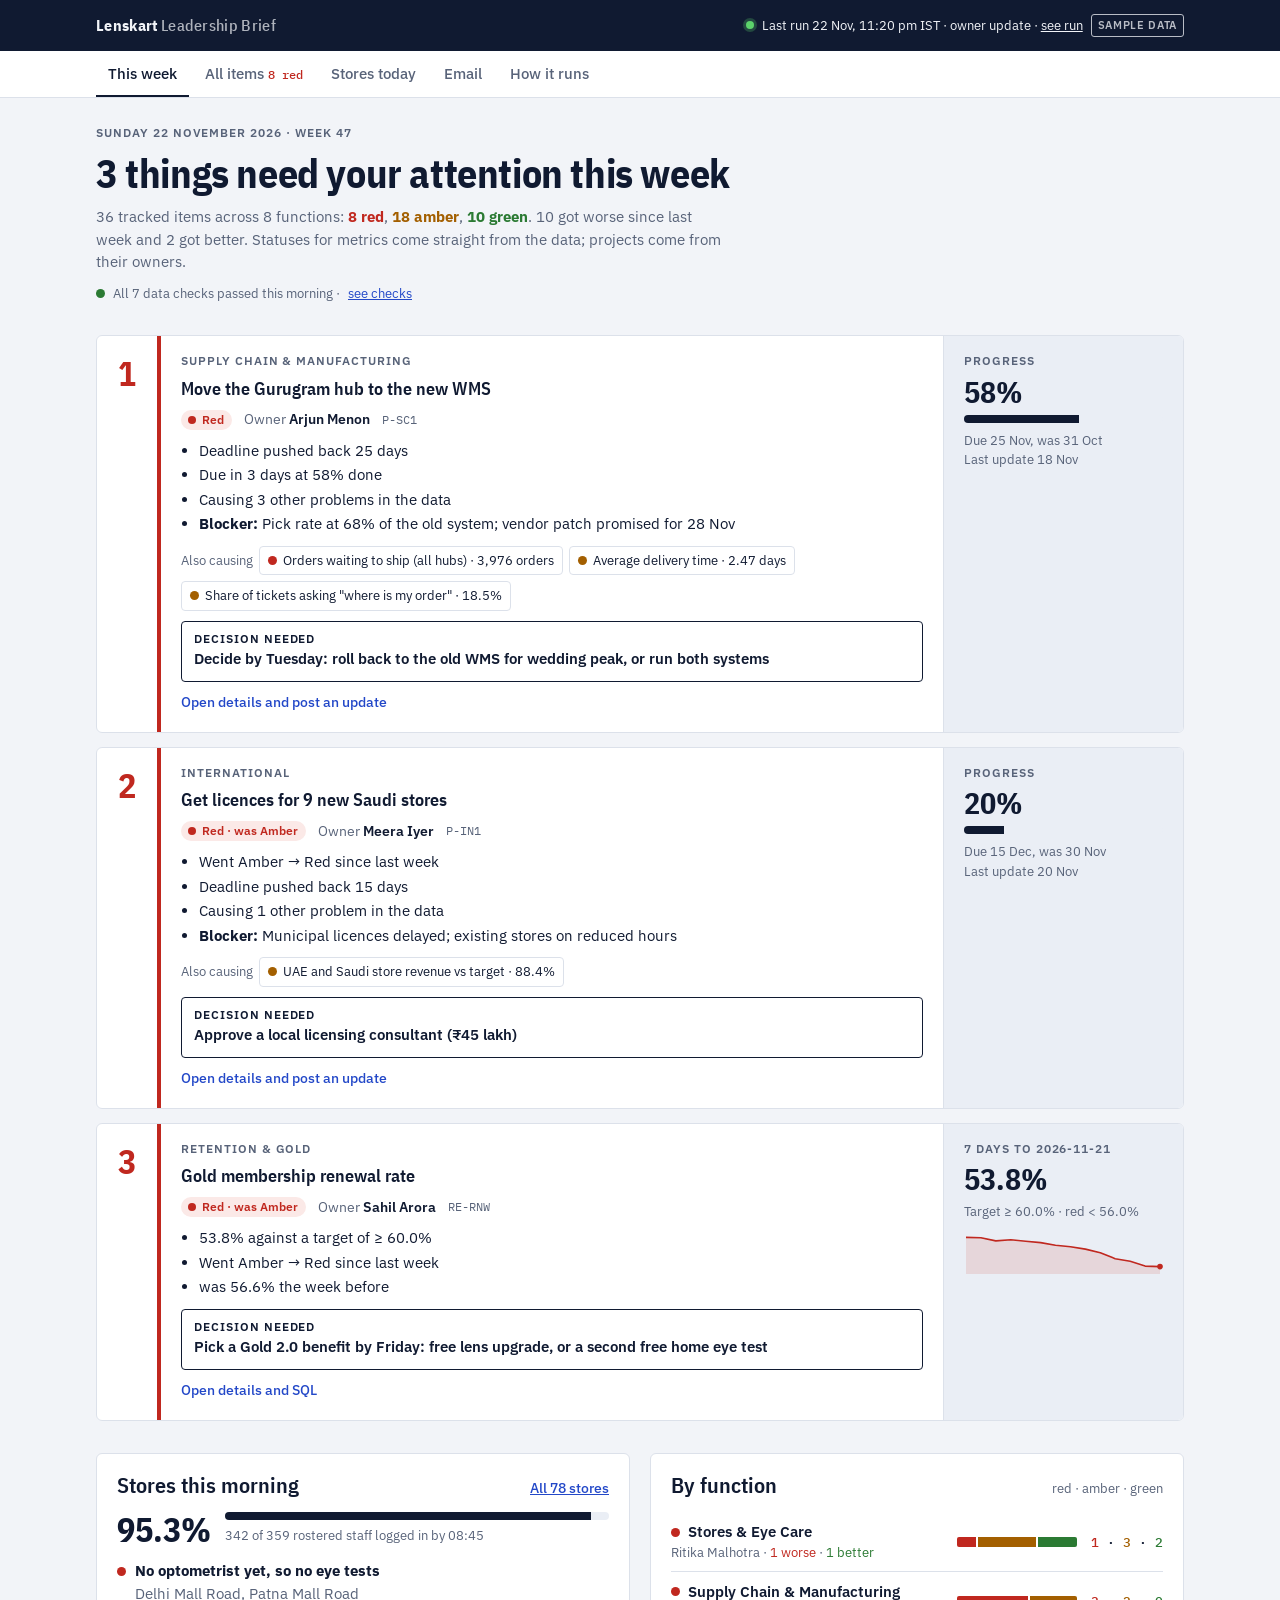
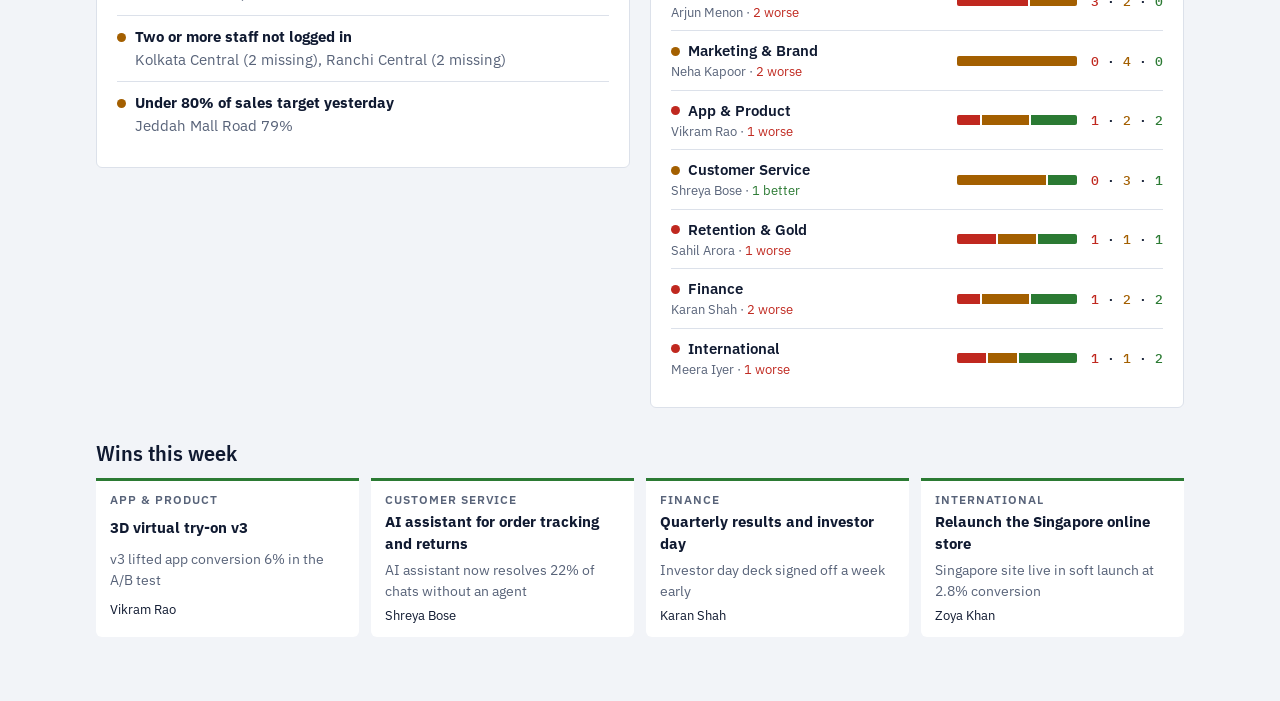
==== commit f3b7dc04: "Leadership brief 2026-11-22 (push)" ====
--- a/lenskart-tracker/index.html
+++ b/lenskart-tracker/index.html
@@ -496,7 +496,7 @@
 
 return { buildDigest, statusFor, fmtValue, fmtDate, LABEL, RANK, renderEmail, isoWeek };
 })();
-const D = {"functions":[{"id":"stores","name":"Stores & Eye Care","head":"Ritika Malhotra"},{"id":"supply","name":"Supply Chain & Manufacturing","head":"Arjun Menon"},{"id":"mktg","name":"Marketing & Brand","head":"Neha Kapoor"},{"id":"tech","name":"App & Product","head":"Vikram Rao"},{"id":"cs","name":"Customer Service","head":"Shreya Bose"},{"id":"retention","name":"Retention & Gold","head":"Sahil Arora"},{"id":"finance","name":"Finance","head":"Karan Shah"},{"id":"intl","name":"International","head":"Meera Iyer"}],"items":[{"kind":"metric","id":"ST-ATT","fn":"stores","title":"Opening-shift attendance at 08:45","owner":"Ritika Malhotra","impactTier":2,"better":"higher","window":"today","value":95.26462395543176,"prev":94.70752089136491,"thr":{"green":96,"red":90},"fmt":{"unit":"%","decimals":1},"display":"95.3%","prevDisplay":"94.7%","status":"amber","lastStatus":"amber","targetText":"≥ 96.0%","redText":"\u003c 90.0%","detail":["Ranchi Central (2 of 4 missing)","Kolkata Central (2 of 5 missing)","Delhi Mall Road (2 of 6 missing)"],"detailLabel":"Most staff missing","series":[{"date":"2026-11-15","v":94.70752089136491,"display":"94.7%"},{"date":"2026-11-16","v":94.42815249266862,"display":"94.4%"},{"date":"2026-11-17","v":92.99719887955182,"display":"93.0%"},{"date":"2026-11-18","v":93.85964912280701,"display":"93.9%"},{"date":"2026-11-19","v":93.65994236311239,"display":"93.7%"},{"date":"2026-11-20","v":94.57142857142857,"display":"94.6%"},{"date":"2026-11-21","v":92.94117647058823,"display":"92.9%"},{"date":"2026-11-22","v":95.26462395543176,"display":"95.3%"}],"sql":"SELECT 100.0 * COUNT(a.staff_id) / COUNT(*) AS v FROM roster r LEFT JOIN attendance a ON a.date = r.date AND a.staff_id = r.staff_id AND a.login_at \u003c= :check WHERE r.date BETWEEN :start AND :end","tables":["roster","attendance"],"asOfLabel":"today at 08:45"},{"kind":"metric","id":"ST-OPT","fn":"stores","title":"Stores with no optometrist logged in","owner":"Dr. Priya Nair","impactTier":3,"better":"lower","window":"today","value":2,"prev":4,"thr":{"green":0,"red":2},"fmt":{"unit":" stores","decimals":0},"display":"2 stores","prevDisplay":"4 stores","status":"amber","lastStatus":"red","targetText":"≤ 0 stores","redText":"> 2 stores","detail":["Delhi Mall Road","Patna Mall Road"],"detailLabel":"No eye tests possible until cover arrives","ask":"Send a cover optometrist from the nearest store before 10:00","series":[{"date":"2026-11-15","v":4,"display":"4 stores"},{"date":"2026-11-16","v":4,"display":"4 stores"},{"date":"2026-11-17","v":3,"display":"3 stores"},{"date":"2026-11-18","v":2,"display":"2 stores"},{"date":"2026-11-19","v":6,"display":"6 stores"},{"date":"2026-11-20","v":1,"display":"1 stores"},{"date":"2026-11-21","v":2,"display":"2 stores"},{"date":"2026-11-22","v":2,"display":"2 stores"}],"sql":"SELECT COUNT(*) AS v FROM (SELECT r.store_id FROM roster r JOIN staff p ON p.staff_id = r.staff_id AND p.role = 'optometrist' LEFT JOIN attendance a ON a.date = r.date AND a.staff_id = r.staff_id AND a.login_at \u003c= :check WHERE r.date BETWEEN :start AND :end GROUP BY r.date, r.store_id HAVING COUNT(a.staff_id) = 0)","tables":["roster","attendance","staff","stores"],"asOfLabel":"today at 08:45"},{"kind":"metric","id":"ST-REV","fn":"stores","title":"India store revenue vs target (7 days)","owner":"Aditya Joshi","impactTier":3,"better":"higher","window":"7d","value":108.47569836848389,"prev":108.29141464385197,"thr":{"green":100,"red":92},"fmt":{"unit":"%","decimals":1},"display":"108.5%","prevDisplay":"108.3%","status":"green","lastStatus":"green","targetText":"≥ 100.0%","redText":"\u003c 92.0%","detail":["Mumbai Mall Road 94%","Dehradun Central 95%","Varanasi Mall Road 98%"],"detailLabel":"Weakest stores","series":[{"date":"2026-11-08","v":108.27622164743335,"display":"108.3%"},{"date":"2026-11-09","v":107.93729606048548,"display":"107.9%"},{"date":"2026-11-10","v":107.94442300039793,"display":"107.9%"},{"date":"2026-11-11","v":108.00593513728612,"display":"108.0%"},{"date":"2026-11-12","v":107.88398129725428,"display":"107.9%"},{"date":"2026-11-13","v":108.00547950656586,"display":"108.0%"},{"date":"2026-11-14","v":108.29141464385197,"display":"108.3%"},{"date":"2026-11-15","v":108.56005769996021,"display":"108.6%"},{"date":"2026-11-16","v":108.59465777954635,"display":"108.6%"},{"date":"2026-11-17","v":108.63348388380422,"display":"108.6%"},{"date":"2026-11-18","v":108.62614206128134,"display":"108.6%"},{"date":"2026-11-19","v":108.89519498607243,"display":"108.9%"},{"date":"2026-11-20","v":108.75947075208914,"display":"108.8%"},{"date":"2026-11-21","v":108.47569836848389,"display":"108.5%"}],"sql":"SELECT 100.0 * SUM(d.revenue_inr) / SUM(s.daily_target_inr) AS v FROM sales_daily d JOIN stores s USING (store_id) WHERE s.country = 'India' AND d.date BETWEEN :start AND :end","tables":["sales_daily","stores"],"asOfLabel":"7 days to 2026-11-21"},{"kind":"metric","id":"ST-EYE","fn":"stores","title":"Eye test to purchase conversion","owner":"Dr. Priya Nair","impactTier":2,"better":"higher","window":"7d","value":74.42157558552165,"prev":74.02422133039741,"thr":{"green":72,"red":65},"fmt":{"unit":"%","decimals":1},"display":"74.4%","prevDisplay":"74.0%","status":"green","lastStatus":"green","targetText":"≥ 72.0%","redText":"\u003c 65.0%","detail":[],"series":[{"date":"2026-11-08","v":74.03648964005374,"display":"74.0%"},{"date":"2026-11-09","v":73.89841314820062,"display":"73.9%"},{"date":"2026-11-10","v":73.84980181200453,"display":"73.8%"},{"date":"2026-11-11","v":73.92289446666902,"display":"73.9%"},{"date":"2026-11-12","v":74.03183400838485,"display":"74.0%"},{"date":"2026-11-13","v":73.89605314576006,"display":"73.9%"},{"date":"2026-11-14","v":74.02422133039741,"display":"74.0%"},{"date":"2026-11-15","v":74.11889973380657,"display":"74.1%"},{"date":"2026-11-16","v":74.2489879980115,"display":"74.2%"},{"date":"2026-11-17","v":74.27910288358846,"display":"74.3%"},{"date":"2026-11-18","v":74.28652764927763,"display":"74.3%"},{"date":"2026-11-19","v":74.21902670539066,"display":"74.2%"},{"date":"2026-11-20","v":74.35143181173802,"display":"74.4%"},{"date":"2026-11-21","v":74.42157558552165,"display":"74.4%"}],"sql":"SELECT 100.0 * SUM(orders) / SUM(eye_tests) AS v FROM sales_daily d JOIN stores s USING (store_id) WHERE s.country = 'India' AND date BETWEEN :start AND :end","tables":["sales_daily"],"asOfLabel":"7 days to 2026-11-21"},{"kind":"metric","id":"SC-BKL","fn":"supply","title":"Orders waiting to ship (all hubs)","owner":"Arjun Menon","impactTier":3,"dependsOn":"P-SC1","better":"lower","window":"7d","value":3976,"prev":2619,"thr":{"green":1500,"red":3500},"fmt":{"unit":" orders","decimals":0},"display":"3,976 orders","prevDisplay":"2,619 orders","status":"red","lastStatus":"amber","targetText":"≤ 1,500 orders","redText":"> 3,500 orders","detail":["Gurugram: 3976 orders, pick rate 68/hr","Mumbai: 0 orders, pick rate 97/hr"],"detailLabel":"Worst hubs","series":[{"date":"2026-11-08","v":1575,"display":"1,575 orders"},{"date":"2026-11-09","v":1688,"display":"1,688 orders"},{"date":"2026-11-10","v":1932,"display":"1,932 orders"},{"date":"2026-11-11","v":2012,"display":"2,012 orders"},{"date":"2026-11-12","v":2234,"display":"2,234 orders"},{"date":"2026-11-13","v":2443,"display":"2,443 orders"},{"date":"2026-11-14","v":2619,"display":"2,619 orders"},{"date":"2026-11-15","v":2915,"display":"2,915 orders"},{"date":"2026-11-16","v":2977,"display":"2,977 orders"},{"date":"2026-11-17","v":3163,"display":"3,163 orders"},{"date":"2026-11-18","v":3353,"display":"3,353 orders"},{"date":"2026-11-19","v":3528,"display":"3,528 orders"},{"date":"2026-11-20","v":3655,"display":"3,655 orders"},{"date":"2026-11-21","v":3976,"display":"3,976 orders"}],"sql":"SELECT SUM(backlog_eod) AS v FROM fulfilment_daily WHERE date = :end","tables":["fulfilment_daily"],"asOfLabel":"7 days to 2026-11-21"},{"kind":"metric","id":"SC-DLV","fn":"supply","title":"Average delivery time","owner":"Divya Pillai","impactTier":2,"dependsOn":"P-SC1","better":"lower","window":"7d","value":2.468930205755737,"prev":2.405624346576058,"thr":{"green":2.4,"red":2.6},"fmt":{"unit":" days","decimals":2},"display":"2.47 days","prevDisplay":"2.41 days","status":"amber","lastStatus":"amber","targetText":"≤ 2.40 days","redText":"> 2.60 days","detail":[],"series":[{"date":"2026-11-08","v":2.380330781406467,"display":"2.38 days"},{"date":"2026-11-09","v":2.3920504527813713,"display":"2.39 days"},{"date":"2026-11-10","v":2.3970588997602538,"display":"2.40 days"},{"date":"2026-11-11","v":2.399416850148944,"display":"2.40 days"},{"date":"2026-11-12","v":2.4020855027002557,"display":"2.40 days"},{"date":"2026-11-13","v":2.40652921971923,"display":"2.41 days"},{"date":"2026-11-14","v":2.405624346576058,"display":"2.41 days"},{"date":"2026-11-15","v":2.404466601178782,"display":"2.40 days"},{"date":"2026-11-16","v":2.410342602600635,"display":"2.41 days"},{"date":"2026-11-17","v":2.4266050158814183,"display":"2.43 days"},{"date":"2026-11-18","v":2.4384896354062517,"display":"2.44 days"},{"date":"2026-11-19","v":2.4540914120921498,"display":"2.45 days"},{"date":"2026-11-20","v":2.464193580876922,"display":"2.46 days"},{"date":"2026-11-21","v":2.468930205755737,"display":"2.47 days"}],"sql":"SELECT SUM(avg_delivery_days * orders_shipped) / SUM(orders_shipped) AS v FROM fulfilment_daily WHERE date BETWEEN :start AND :end","tables":["fulfilment_daily"],"asOfLabel":"7 days to 2026-11-21"},{"kind":"metric","id":"MF-RMK","fn":"supply","title":"Lens remake rate","owner":"Pooja Sharma","impactTier":2,"better":"lower","window":"7d","value":2.982342807924203,"prev":2.4662806298990185,"thr":{"green":2,"red":2.75},"fmt":{"unit":"%","decimals":2},"display":"2.98%","prevDisplay":"2.47%","status":"red","lastStatus":"amber","targetText":"≤ 2.00%","redText":"> 2.75%","detail":["Bhiwadi 3.4%","Bengaluru 1.9%"],"detailLabel":"By lab","ask":"Approve switching Bhiwadi back to the previous progressive-lens blank supplier","series":[{"date":"2026-11-08","v":2.1884551567548685,"display":"2.19%"},{"date":"2026-11-09","v":2.1962420248194627,"display":"2.20%"},{"date":"2026-11-10","v":2.2096347088017114,"display":"2.21%"},{"date":"2026-11-11","v":2.2761148228032337,"display":"2.28%"},{"date":"2026-11-12","v":2.3602440906221505,"display":"2.36%"},{"date":"2026-11-13","v":2.3669161253883084,"display":"2.37%"},{"date":"2026-11-14","v":2.4662806298990185,"display":"2.47%"},{"date":"2026-11-15","v":2.517795475368243,"display":"2.52%"},{"date":"2026-11-16","v":2.5757655894642197,"display":"2.58%"},{"date":"2026-11-17","v":2.618070726985311,"display":"2.62%"},{"date":"2026-11-18","v":2.668991654952759,"display":"2.67%"},{"date":"2026-11-19","v":2.73265983650448,"display":"2.73%"},{"date":"2026-11-20","v":2.852493025252164,"display":"2.85%"},{"date":"2026-11-21","v":2.982342807924203,"display":"2.98%"}],"sql":"SELECT 100.0 * SUM(remakes) / SUM(jobs) AS v FROM lab_daily WHERE date BETWEEN :start AND :end","tables":["lab_daily"],"asOfLabel":"7 days to 2026-11-21"},{"kind":"metric","id":"MK-CAC","fn":"mktg","title":"Blended cost per new customer","owner":"Neha Kapoor","impactTier":2,"better":"lower","window":"7d","value":1001.7123246723385,"prev":944.5067145356631,"thr":{"green":950,"red":1050},"fmt":{"unit":"","decimals":0,"prefix":true},"display":"₹1,002","prevDisplay":"₹945","status":"amber","lastStatus":"green","targetText":"≤ ₹950","redText":"> ₹1,050","detail":["tv ₹1435","meta ₹956","google ₹818","influencer ₹515"],"detailLabel":"By channel","series":[{"date":"2026-11-08","v":925.1742236819655,"display":"₹925"},{"date":"2026-11-09","v":933.4941396481614,"display":"₹933"},{"date":"2026-11-10","v":940.0737447013066,"display":"₹940"},{"date":"2026-11-11","v":941.7985508837413,"display":"₹942"},{"date":"2026-11-12","v":941.0744760976474,"display":"₹941"},{"date":"2026-11-13","v":949.0155806415559,"display":"₹949"},{"date":"2026-11-14","v":944.5067145356631,"display":"₹945"},{"date":"2026-11-15","v":954.7984399231535,"display":"₹955"},{"date":"2026-11-16","v":965.6674791652158,"display":"₹966"},{"date":"2026-11-17","v":963.2612631145855,"display":"₹963"},{"date":"2026-11-18","v":976.4300985313255,"display":"₹976"},{"date":"2026-11-19","v":988.3095433543635,"display":"₹988"},{"date":"2026-11-20","v":991.7086097323375,"display":"₹992"},{"date":"2026-11-21","v":1001.7123246723385,"display":"₹1,002"}],"sql":"SELECT SUM(spend_inr) / SUM(new_customers) AS v FROM marketing_daily WHERE date BETWEEN :start AND :end","tables":["marketing_daily"],"asOfLabel":"7 days to 2026-11-21"},{"kind":"metric","id":"MK-NEW","fn":"mktg","title":"New customers (7 days)","owner":"Ananya Desai","impactTier":1,"better":"higher","window":"7d","value":43490,"prev":44009,"thr":{"green":45000,"red":41000},"fmt":{"unit":"","decimals":0},"display":"43,490","prevDisplay":"44,009","status":"amber","lastStatus":"amber","targetText":"≥ 45,000","redText":"\u003c 41,000","detail":[],"series":[{"date":"2026-11-08","v":46888,"display":"46,888"},{"date":"2026-11-09","v":45987,"display":"45,987"},{"date":"2026-11-10","v":45766,"display":"45,766"},{"date":"2026-11-11","v":45545,"display":"45,545"},{"date":"2026-11-12","v":45142,"display":"45,142"},{"date":"2026-11-13","v":44735,"display":"44,735"},{"date":"2026-11-14","v":44009,"display":"44,009"},{"date":"2026-11-15","v":43203,"display":"43,203"},{"date":"2026-11-16","v":43077,"display":"43,077"},{"date":"2026-11-17","v":43749,"display":"43,749"},{"date":"2026-11-18","v":43032,"display":"43,032"},{"date":"2026-11-19","v":42637,"display":"42,637"},{"date":"2026-11-20","v":43114,"display":"43,114"},{"date":"2026-11-21","v":43490,"display":"43,490"}],"sql":"SELECT SUM(new_customers) AS v FROM marketing_daily WHERE date BETWEEN :start AND :end","tables":["marketing_daily"],"asOfLabel":"7 days to 2026-11-21"},{"kind":"metric","id":"TE-CNV","fn":"tech","title":"App checkout conversion","owner":"Kavya Reddy","impactTier":3,"better":"higher","window":"7d","value":2.9527616953209668,"prev":3.0943191509414443,"thr":{"green":3.1,"red":2.9},"fmt":{"unit":"%","decimals":2},"display":"2.95%","prevDisplay":"3.09%","status":"amber","lastStatus":"amber","targetText":"≥ 3.10%","redText":"\u003c 2.90%","detail":[],"series":[{"date":"2026-11-08","v":3.137773931050474,"display":"3.14%"},{"date":"2026-11-09","v":3.1357166588683785,"display":"3.14%"},{"date":"2026-11-10","v":3.136102925669532,"display":"3.14%"},{"date":"2026-11-11","v":3.1331929837506545,"display":"3.13%"},{"date":"2026-11-12","v":3.1354095309565038,"display":"3.14%"},{"date":"2026-11-13","v":3.1071995356475712,"display":"3.11%"},{"date":"2026-11-14","v":3.0943191509414443,"display":"3.09%"},{"date":"2026-11-15","v":3.1051370817284374,"display":"3.11%"},{"date":"2026-11-16","v":3.1043961103539726,"display":"3.10%"},{"date":"2026-11-17","v":3.0657290559930384,"display":"3.07%"},{"date":"2026-11-18","v":3.057146502349927,"display":"3.06%"},{"date":"2026-11-19","v":3.0228137535619637,"display":"3.02%"},{"date":"2026-11-20","v":2.997258709308966,"display":"3.00%"},{"date":"2026-11-21","v":2.9527616953209668,"display":"2.95%"}],"sql":"SELECT 100.0 * SUM(orders) / SUM(sessions) AS v FROM online_daily WHERE channel = 'app' AND date BETWEEN :start AND :end","tables":["online_daily"],"asOfLabel":"7 days to 2026-11-21"},{"kind":"metric","id":"TE-CRS","fn":"tech","title":"App crash-free sessions","owner":"Nikhil Jain","impactTier":2,"better":"higher","window":"7d","value":99.25880469826446,"prev":99.69565178162993,"thr":{"green":99.5,"red":99},"fmt":{"unit":"%","decimals":2},"display":"99.26%","prevDisplay":"99.70%","status":"amber","lastStatus":"green","targetText":"≥ 99.50%","redText":"\u003c 99.00%","detail":[],"ask":"Roll back the latest app release or ship the hotfix today","series":[{"date":"2026-11-08","v":99.59899138963152,"display":"99.60%"},{"date":"2026-11-09","v":99.61367483321817,"display":"99.61%"},{"date":"2026-11-10","v":99.62338710179283,"display":"99.62%"},{"date":"2026-11-11","v":99.6366525356312,"display":"99.64%"},{"date":"2026-11-12","v":99.65604089285448,"display":"99.66%"},{"date":"2026-11-13","v":99.67581387206813,"display":"99.68%"},{"date":"2026-11-14","v":99.69565178162993,"display":"99.70%"},{"date":"2026-11-15","v":99.71171205096833,"display":"99.71%"},{"date":"2026-11-16","v":99.64146624875686,"display":"99.64%"},{"date":"2026-11-17","v":99.5481144379228,"display":"99.55%"},{"date":"2026-11-18","v":99.49849316170648,"display":"99.50%"},{"date":"2026-11-19","v":99.44244892370551,"display":"99.44%"},{"date":"2026-11-20","v":99.3662916961736,"display":"99.37%"},{"date":"2026-11-21","v":99.25880469826446,"display":"99.26%"}],"sql":"SELECT SUM(crash_free_pct * sessions) / SUM(sessions) AS v FROM online_daily WHERE channel = 'app' AND date BETWEEN :start AND :end","tables":["online_daily"],"asOfLabel":"7 days to 2026-11-21"},{"kind":"metric","id":"TE-TRY","fn":"tech","title":"Sessions using 3D try-on","owner":"Vikram Rao","impactTier":1,"better":"higher","window":"7d","value":31.638019864652613,"prev":30.11163533984608,"thr":{"green":30,"red":26},"fmt":{"unit":"%","decimals":1},"display":"31.6%","prevDisplay":"30.1%","status":"green","lastStatus":"green","targetText":"≥ 30.0%","redText":"\u003c 26.0%","detail":[],"series":[{"date":"2026-11-08","v":30.59711199536864,"display":"30.6%"},{"date":"2026-11-09","v":30.574574125885686,"display":"30.6%"},{"date":"2026-11-10","v":30.564320934788643,"display":"30.6%"},{"date":"2026-11-11","v":30.29855310146104,"display":"30.3%"},{"date":"2026-11-12","v":30.078483932643252,"display":"30.1%"},{"date":"2026-11-13","v":30.345409786166137,"display":"30.3%"},{"date":"2026-11-14","v":30.11163533984608,"display":"30.1%"},{"date":"2026-11-15","v":30.805037581989986,"display":"30.8%"},{"date":"2026-11-16","v":31.127430265928325,"display":"31.1%"},{"date":"2026-11-17","v":30.858039201254883,"display":"30.9%"},{"date":"2026-11-18","v":30.8756515812934,"display":"30.9%"},{"date":"2026-11-19","v":30.83104271768208,"display":"30.8%"},{"date":"2026-11-20","v":31.07144265937431,"display":"31.1%"},{"date":"2026-11-21","v":31.638019864652613,"display":"31.6%"}],"sql":"SELECT 100.0 * SUM(tryon_sessions) / SUM(sessions) AS v FROM online_daily WHERE date BETWEEN :start AND :end","tables":["online_daily"],"asOfLabel":"7 days to 2026-11-21"},{"kind":"metric","id":"CS-FRT","fn":"cs","title":"WhatsApp median first reply","owner":"Shreya Bose","impactTier":2,"better":"lower","window":"7d","value":82.71428571428571,"prev":84.14285714285714,"thr":{"green":75,"red":95},"fmt":{"unit":" min","decimals":0},"display":"83 min","prevDisplay":"84 min","status":"amber","lastStatus":"amber","targetText":"≤ 75 min","redText":"> 95 min","detail":[],"series":[{"date":"2026-11-08","v":81.14285714285714,"display":"81 min"},{"date":"2026-11-09","v":82.71428571428571,"display":"83 min"},{"date":"2026-11-10","v":83.28571428571429,"display":"83 min"},{"date":"2026-11-11","v":84,"display":"84 min"},{"date":"2026-11-12","v":84.57142857142857,"display":"85 min"},{"date":"2026-11-13","v":85,"display":"85 min"},{"date":"2026-11-14","v":84.14285714285714,"display":"84 min"},{"date":"2026-11-15","v":83.57142857142857,"display":"84 min"},{"date":"2026-11-16","v":83.42857142857143,"display":"83 min"},{"date":"2026-11-17","v":83.28571428571429,"display":"83 min"},{"date":"2026-11-18","v":83.14285714285714,"display":"83 min"},{"date":"2026-11-19","v":83.14285714285714,"display":"83 min"},{"date":"2026-11-20","v":82.57142857142857,"display":"83 min"},{"date":"2026-11-21","v":82.71428571428571,"display":"83 min"}],"sql":"SELECT AVG(median_first_reply_min) AS v FROM support_daily WHERE channel = 'whatsapp' AND date BETWEEN :start AND :end","tables":["support_daily"],"asOfLabel":"7 days to 2026-11-21"},{"kind":"metric","id":"CS-WSM","fn":"cs","title":"Share of tickets asking \"where is my order\"","owner":"Imran Qureshi","impactTier":2,"dependsOn":"P-SC1","better":"lower","window":"7d","value":18.504872254811655,"prev":17.640817901234566,"thr":{"green":15,"red":20},"fmt":{"unit":"%","decimals":1},"display":"18.5%","prevDisplay":"17.6%","status":"amber","lastStatus":"amber","targetText":"≤ 15.0%","redText":"> 20.0%","detail":[],"series":[{"date":"2026-11-08","v":17.729516288252714,"display":"17.7%"},{"date":"2026-11-09","v":17.805057697029216,"display":"17.8%"},{"date":"2026-11-10","v":17.875914918701184,"display":"17.9%"},{"date":"2026-11-11","v":17.825895693826677,"display":"17.8%"},{"date":"2026-11-12","v":17.77172856309547,"display":"17.8%"},{"date":"2026-11-13","v":17.811618176510656,"display":"17.8%"},{"date":"2026-11-14","v":17.640817901234566,"display":"17.6%"},{"date":"2026-11-15","v":17.737552169271087,"display":"17.7%"},{"date":"2026-11-16","v":17.845166933955387,"display":"17.8%"},{"date":"2026-11-17","v":18.056231150890163,"display":"18.1%"},{"date":"2026-11-18","v":18.21990549032981,"display":"18.2%"},{"date":"2026-11-19","v":18.37985023825732,"display":"18.4%"},{"date":"2026-11-20","v":18.505389919394,"display":"18.5%"},{"date":"2026-11-21","v":18.504872254811655,"display":"18.5%"}],"sql":"SELECT 100.0 * SUM(wismo_tickets) / SUM(tickets_created) AS v FROM support_daily WHERE date BETWEEN :start AND :end","tables":["support_daily"],"asOfLabel":"7 days to 2026-11-21"},{"kind":"metric","id":"CS-RES","fn":"cs","title":"Tickets resolved same day","owner":"Lakshmi Iyer","impactTier":1,"better":"higher","window":"7d","value":93.61516459010035,"prev":94.9266975308642,"thr":{"green":95,"red":90},"fmt":{"unit":"%","decimals":1},"display":"93.6%","prevDisplay":"94.9%","status":"amber","lastStatus":"amber","targetText":"≥ 95.0%","redText":"\u003c 90.0%","detail":[],"series":[{"date":"2026-11-08","v":93.19842053307009,"display":"93.2%"},{"date":"2026-11-09","v":93.34151730910877,"display":"93.3%"},{"date":"2026-11-10","v":93.38802377560545,"display":"93.4%"},{"date":"2026-11-11","v":93.79246297472994,"display":"93.8%"},{"date":"2026-11-12","v":94.06960917752285,"display":"94.1%"},{"date":"2026-11-13","v":94.32713826992313,"display":"94.3%"},{"date":"2026-11-14","v":94.9266975308642,"display":"94.9%"},{"date":"2026-11-15","v":95.38969232262448,"display":"95.4%"},{"date":"2026-11-16","v":95.6310443699276,"display":"95.6%"},{"date":"2026-11-17","v":95.0822064403152,"display":"95.1%"},{"date":"2026-11-18","v":94.65581916500219,"display":"94.7%"},{"date":"2026-11-19","v":94.19916366819022,"display":"94.2%"},{"date":"2026-11-20","v":94.0419539671749,"display":"94.0%"},{"date":"2026-11-21","v":93.61516459010035,"display":"93.6%"}],"sql":"SELECT 100.0 * SUM(tickets_resolved) / SUM(tickets_created) AS v FROM support_daily WHERE date BETWEEN :start AND :end","tables":["support_daily"],"asOfLabel":"7 days to 2026-11-21"},{"kind":"metric","id":"RE-RNW","fn":"retention","title":"Gold membership renewal rate","owner":"Sahil Arora","impactTier":3,"better":"higher","window":"7d","value":53.847089593090445,"prev":56.58673858240019,"thr":{"green":60,"red":56},"fmt":{"unit":"%","decimals":1},"display":"53.8%","prevDisplay":"56.6%","status":"red","lastStatus":"amber","targetText":"≥ 60.0%","redText":"\u003c 56.0%","detail":[],"ask":"Pick a Gold 2.0 benefit by Friday: free lens upgrade, or a second free home eye test","series":[{"date":"2026-11-08","v":57.60986708178661,"display":"57.6%"},{"date":"2026-11-09","v":57.55848474052963,"display":"57.6%"},{"date":"2026-11-10","v":57.159904534606206,"display":"57.2%"},{"date":"2026-11-11","v":57.29461756373938,"display":"57.3%"},{"date":"2026-11-12","v":57.10908876019383,"display":"57.1%"},{"date":"2026-11-13","v":56.939942240820415,"display":"56.9%"},{"date":"2026-11-14","v":56.58673858240019,"display":"56.6%"},{"date":"2026-11-15","v":56.40142517814727,"display":"56.4%"},{"date":"2026-11-16","v":56.107147176200264,"display":"56.1%"},{"date":"2026-11-17","v":55.63405797101449,"display":"55.6%"},{"date":"2026-11-18","v":54.86890262194756,"display":"54.9%"},{"date":"2026-11-19","v":54.526560303197016,"display":"54.5%"},{"date":"2026-11-20","v":53.91507118311242,"display":"53.9%"},{"date":"2026-11-21","v":53.847089593090445,"display":"53.8%"}],"sql":"SELECT 100.0 * SUM(renewals_done) / SUM(renewals_due) AS v FROM gold_daily WHERE date BETWEEN :start AND :end","tables":["gold_daily"],"asOfLabel":"7 days to 2026-11-21"},{"kind":"metric","id":"RE-ACT","fn":"retention","title":"Net change in active Gold members (7 days)","owner":"Tara Menon","impactTier":2,"better":"higher","window":"7d","value":4964,"prev":5911,"thr":{"green":0,"red":-2000},"fmt":{"unit":"","decimals":0,"signed":true},"display":"+4,964","prevDisplay":"+5,911","status":"green","lastStatus":"green","targetText":"≥ 0","redText":"\u003c −2,000","detail":[],"series":[{"date":"2026-11-08","v":5967,"display":"+5,967"},{"date":"2026-11-09","v":5942,"display":"+5,942"},{"date":"2026-11-10","v":5694,"display":"+5,694"},{"date":"2026-11-11","v":5758,"display":"+5,758"},{"date":"2026-11-12","v":5810,"display":"+5,810"},{"date":"2026-11-13","v":5973,"display":"+5,973"},{"date":"2026-11-14","v":5911,"display":"+5,911"},{"date":"2026-11-15","v":5912,"display":"+5,912"},{"date":"2026-11-16","v":5900,"display":"+5,900"},{"date":"2026-11-17","v":5962,"display":"+5,962"},{"date":"2026-11-18","v":5769,"display":"+5,769"},{"date":"2026-11-19","v":5756,"display":"+5,756"},{"date":"2026-11-20","v":5429,"display":"+5,429"},{"date":"2026-11-21","v":4964,"display":"+4,964"}],"sql":"SELECT SUM(new_signups + renewals_done - renewals_due) AS v FROM gold_daily WHERE date BETWEEN :start AND :end","tables":["gold_daily"],"asOfLabel":"7 days to 2026-11-21"},{"kind":"metric","id":"FI-REV","fn":"finance","title":"Gross revenue (7 days)","owner":"Karan Shah","impactTier":3,"better":"higher","window":"7d","value":138862995,"prev":143146730,"thr":{"green":140000000,"red":130000000},"fmt":{"unit":" Cr","decimals":2,"prefix":"₹","scale":10000000},"display":"₹13.89 Cr","prevDisplay":"₹14.31 Cr","status":"amber","lastStatus":"green","targetText":"≥ ₹14.00 Cr","redText":"\u003c ₹13.00 Cr","detail":[],"series":[{"date":"2026-11-08","v":143858219,"display":"₹14.39 Cr"},{"date":"2026-11-09","v":143769052,"display":"₹14.38 Cr"},{"date":"2026-11-10","v":143911389,"display":"₹14.39 Cr"},{"date":"2026-11-11","v":143540456,"display":"₹14.35 Cr"},{"date":"2026-11-12","v":143534456,"display":"₹14.35 Cr"},{"date":"2026-11-13","v":143029529,"display":"₹14.30 Cr"},{"date":"2026-11-14","v":143146730,"display":"₹14.31 Cr"},{"date":"2026-11-15","v":142702239,"display":"₹14.27 Cr"},{"date":"2026-11-16","v":142440406,"display":"₹14.24 Cr"},{"date":"2026-11-17","v":141129743,"display":"₹14.11 Cr"},{"date":"2026-11-18","v":140518548,"display":"₹14.05 Cr"},{"date":"2026-11-19","v":140250487,"display":"₹14.03 Cr"},{"date":"2026-11-20","v":139477175,"display":"₹13.95 Cr"},{"date":"2026-11-21","v":138862995,"display":"₹13.89 Cr"}],"sql":"SELECT SUM(gross_revenue_inr) AS v FROM finance_daily WHERE date BETWEEN :start AND :end","tables":["finance_daily"],"asOfLabel":"7 days to 2026-11-21"},{"kind":"metric","id":"FI-INV","fn":"finance","title":"Inventory days","owner":"Sneha Agarwal","impactTier":2,"better":"lower","window":"7d","value":116.04270066321868,"prev":111.89280397680635,"thr":{"green":108,"red":116},"fmt":{"unit":" days","decimals":0},"display":"116 days","prevDisplay":"112 days","status":"red","lastStatus":"amber","targetText":"≤ 108 days","redText":"> 116 days","detail":[],"series":[{"date":"2026-11-08","v":111.56283438663849,"display":"112 days"},{"date":"2026-11-09","v":111.60434394084335,"display":"112 days"},{"date":"2026-11-10","v":111.15898932769878,"display":"111 days"},{"date":"2026-11-11","v":111.11218265917051,"display":"111 days"},{"date":"2026-11-12","v":112.35871610493503,"display":"112 days"},{"date":"2026-11-13","v":111.29386883996597,"display":"111 days"},{"date":"2026-11-14","v":111.89280397680635,"display":"112 days"},{"date":"2026-11-15","v":114.03926013491032,"display":"114 days"},{"date":"2026-11-16","v":112.69964539707122,"display":"113 days"},{"date":"2026-11-17","v":114.58924222019583,"display":"115 days"},{"date":"2026-11-18","v":113.2710371648909,"display":"113 days"},{"date":"2026-11-19","v":115.06282973828262,"display":"115 days"},{"date":"2026-11-20","v":113.80828012021676,"display":"114 days"},{"date":"2026-11-21","v":116.04270066321868,"display":"116 days"}],"sql":"SELECT inventory_value_inr / cogs_inr AS v FROM finance_daily WHERE date = :end","tables":["finance_daily"],"asOfLabel":"7 days to 2026-11-21"},{"kind":"metric","id":"FI-CSH","fn":"finance","title":"Cash collected vs revenue","owner":"Amit Saxena","impactTier":1,"better":"higher","window":"7d","value":97.04723781883,"prev":96.65029302450709,"thr":{"green":96,"red":94},"fmt":{"unit":"%","decimals":1},"display":"97.0%","prevDisplay":"96.7%","status":"green","lastStatus":"green","targetText":"≥ 96.0%","redText":"\u003c 94.0%","detail":[],"series":[{"date":"2026-11-08","v":97.24874530804527,"display":"97.2%"},{"date":"2026-11-09","v":97.5142390171704,"display":"97.5%"},{"date":"2026-11-10","v":97.5774120281752,"display":"97.6%"},{"date":"2026-11-11","v":97.74931605344767,"display":"97.7%"},{"date":"2026-11-12","v":97.3893954772783,"display":"97.4%"},{"date":"2026-11-13","v":97.14141476338078,"display":"97.1%"},{"date":"2026-11-14","v":96.65029302450709,"display":"96.7%"},{"date":"2026-11-15","v":96.74836706661624,"display":"96.7%"},{"date":"2026-11-16","v":96.77246707651199,"display":"96.8%"},{"date":"2026-11-17","v":96.9124077551817,"display":"96.9%"},{"date":"2026-11-18","v":96.46548368831708,"display":"96.5%"},{"date":"2026-11-19","v":96.763716050412,"display":"96.8%"},{"date":"2026-11-20","v":96.50693527453507,"display":"96.5%"},{"date":"2026-11-21","v":97.04723781883,"display":"97.0%"}],"sql":"SELECT 100.0 * SUM(cash_collected_inr) / SUM(gross_revenue_inr) AS v FROM finance_daily WHERE date BETWEEN :start AND :end","tables":["finance_daily"],"asOfLabel":"7 days to 2026-11-21"},{"kind":"metric","id":"IN-GCC","fn":"intl","title":"UAE and Saudi store revenue vs target","owner":"Meera Iyer","impactTier":2,"dependsOn":"P-IN1","better":"higher","window":"7d","value":88.39624803767661,"prev":91.81087127158555,"thr":{"green":95,"red":85},"fmt":{"unit":"%","decimals":1},"display":"88.4%","prevDisplay":"91.8%","status":"amber","lastStatus":"amber","targetText":"≥ 95.0%","redText":"\u003c 85.0%","detail":["Saudi Arabia 74%","UAE 102%"],"detailLabel":"By country","series":[{"date":"2026-11-08","v":95.76590266875981,"display":"95.8%"},{"date":"2026-11-09","v":94.51981161695447,"display":"94.5%"},{"date":"2026-11-10","v":93.63485871271585,"display":"93.6%"},{"date":"2026-11-11","v":93.2349136577708,"display":"93.2%"},{"date":"2026-11-12","v":92.21788069073783,"display":"92.2%"},{"date":"2026-11-13","v":92.07781004709577,"display":"92.1%"},{"date":"2026-11-14","v":91.81087127158555,"display":"91.8%"},{"date":"2026-11-15","v":90.9293328100471,"display":"90.9%"},{"date":"2026-11-16","v":91.22799843014128,"display":"91.2%"},{"date":"2026-11-17","v":91.05459183673469,"display":"91.1%"},{"date":"2026-11-18","v":90.51839089481946,"display":"90.5%"},{"date":"2026-11-19","v":90.15361067503925,"display":"90.2%"},{"date":"2026-11-20","v":89.45986656200942,"display":"89.5%"},{"date":"2026-11-21","v":88.39624803767661,"display":"88.4%"}],"sql":"SELECT 100.0 * SUM(d.revenue_inr) / SUM(s.daily_target_inr) AS v FROM sales_daily d JOIN stores s USING (store_id) WHERE s.country IN ('UAE', 'Saudi Arabia') AND d.date BETWEEN :start AND :end","tables":["sales_daily","stores"],"asOfLabel":"7 days to 2026-11-21"},{"kind":"metric","id":"IN-SGP","fn":"intl","title":"Singapore store revenue vs target","owner":"Zoya Khan","impactTier":1,"better":"higher","window":"7d","value":103.54876984126984,"prev":100.68309523809523,"thr":{"green":95,"red":85},"fmt":{"unit":"%","decimals":1},"display":"103.5%","prevDisplay":"100.7%","status":"green","lastStatus":"green","targetText":"≥ 95.0%","redText":"\u003c 85.0%","detail":[],"series":[{"date":"2026-11-08","v":100.78063492063492,"display":"100.8%"},{"date":"2026-11-09","v":101.45136904761905,"display":"101.5%"},{"date":"2026-11-10","v":102.43922619047619,"display":"102.4%"},{"date":"2026-11-11","v":102.84988095238096,"display":"102.8%"},{"date":"2026-11-12","v":102.06517857142858,"display":"102.1%"},{"date":"2026-11-13","v":101.22589285714285,"display":"101.2%"},{"date":"2026-11-14","v":100.68309523809523,"display":"100.7%"},{"date":"2026-11-15","v":101.89871031746031,"display":"101.9%"},{"date":"2026-11-16","v":100.90505952380953,"display":"100.9%"},{"date":"2026-11-17","v":101.37031746031747,"display":"101.4%"},{"date":"2026-11-18","v":101.5877380952381,"display":"101.6%"},{"date":"2026-11-19","v":101.39251984126984,"display":"101.4%"},{"date":"2026-11-20","v":102.24109126984126,"display":"102.2%"},{"date":"2026-11-21","v":103.54876984126984,"display":"103.5%"}],"sql":"SELECT 100.0 * SUM(d.revenue_inr) / SUM(s.daily_target_inr) AS v FROM sales_daily d JOIN stores s USING (store_id) WHERE s.country = 'Singapore' AND d.date BETWEEN :start AND :end","tables":["sales_daily","stores"],"asOfLabel":"7 days to 2026-11-21"},{"kind":"project","id":"P-ST1","fn":"stores","title":"Open 120 stores in Tier-2/3 cities","owner":"Aditya Joshi","status":"amber","lastStatus":"green","progress":62,"due":"2026-12-31","originalDue":"2026-12-31","lastUpdate":"2026-11-20","impactTier":3,"blocker":"14 leases stuck in landlord negotiation in UP and Bihar","ask":"Approve an 8% rent ceiling increase for high-footfall Tier-2 malls","note":"74 of 120 open, 32 in fit-out."},{"kind":"project","id":"P-ST2","fn":"stores","title":"Hire 600 optometrists for new stores","owner":"Dr. Priya Nair","status":"red","lastStatus":"red","progress":38,"due":"2027-03-31","originalDue":"2027-03-31","lastUpdate":"2026-11-20","impactTier":3,"blocker":"Hiring 35 a month against the 75 a month needed","ask":"Approve a ₹40k joining bonus and 3 more optometry college tie-ups","note":"228 of 600 hired."},{"kind":"project","id":"P-SC1","fn":"supply","title":"Move the Gurugram hub to the new WMS","owner":"Arjun Menon","status":"red","lastStatus":"red","progress":58,"due":"2026-11-25","originalDue":"2026-10-31","lastUpdate":"2026-11-18","impactTier":3,"blocker":"Pick rate at 68% of the old system; vendor patch promised for 28 Nov","ask":"Decide by Tuesday: roll back to the old WMS for wedding peak, or run both systems","note":""},{"kind":"project","id":"P-MF1","fn":"supply","title":"Commission phase 1 of the Telangana lens plant","owner":"Sanjay Bhatt","status":"amber","lastStatus":"amber","progress":48,"due":"2027-03-31","originalDue":"2027-01-31","lastUpdate":"2026-11-20","impactTier":2,"blocker":"Coating machines held at Chennai port customs for 3 weeks","note":"Civil works done."},{"kind":"project","id":"P-MK1","fn":"mktg","title":"Winter campaign across TV and digital","owner":"Neha Kapoor","status":"amber","lastStatus":"green","progress":65,"due":"2026-12-05","originalDue":"2026-12-05","lastUpdate":"2026-11-21","impactTier":2,"note":"Meta creatives are fatiguing; new set in production."},{"kind":"project","id":"P-MK2","fn":"mktg","title":"Launch campaign for kids' eyewear","owner":"Ananya Desai","status":"amber","lastStatus":"amber","progress":40,"due":"2027-01-15","originalDue":"2027-01-15","lastUpdate":"2026-11-06","impactTier":1,"note":"Agency brief not signed off."},{"kind":"project","id":"P-TE1","fn":"tech","title":"Real-time store inventory API","owner":"Nikhil Jain","status":"red","lastStatus":"red","progress":30,"due":"2026-12-10","originalDue":"2026-11-20","lastUpdate":"2026-11-21","impactTier":2,"blocker":"2 of 5 backend engineers moved to the checkout redesign","ask":"Return the two engineers until 10 Dec","note":"Blocks same-day delivery from stores."},{"kind":"project","id":"P-TE2","fn":"tech","title":"3D virtual try-on v3","owner":"Vikram Rao","status":"green","lastStatus":"green","progress":78,"due":"2026-12-31","originalDue":"2026-12-31","lastUpdate":"2026-11-20","impactTier":2,"win":"v3 lifted app conversion 6% in the A/B test","note":""},{"kind":"project","id":"P-CS1","fn":"cs","title":"AI assistant for order tracking and returns","owner":"Shreya Bose","status":"green","lastStatus":"amber","progress":80,"due":"2026-12-20","originalDue":"2026-12-20","lastUpdate":"2026-11-20","impactTier":2,"win":"AI assistant now resolves 22% of chats without an agent","note":""},{"kind":"project","id":"P-RE1","fn":"retention","title":"Relaunch Gold membership as Gold 2.0","owner":"Sahil Arora","status":"amber","lastStatus":"amber","progress":50,"due":"2026-12-20","originalDue":"2026-12-10","lastUpdate":"2026-11-19","impactTier":3,"note":"Pricing sign-off pending from Finance."},{"kind":"project","id":"P-FI1","fn":"finance","title":"Reconcile ₹38 Cr of GST input credit","owner":"Amit Saxena","status":"amber","lastStatus":"amber","progress":60,"due":"2026-12-31","originalDue":"2026-12-31","lastUpdate":"2026-11-08","impactTier":2,"note":""},{"kind":"project","id":"P-FI2","fn":"finance","title":"Quarterly results and investor day","owner":"Karan Shah","status":"green","lastStatus":"green","progress":85,"due":"2026-12-05","originalDue":"2026-12-05","lastUpdate":"2026-11-21","impactTier":3,"win":"Investor day deck signed off a week early","note":""},{"kind":"project","id":"P-IN1","fn":"intl","title":"Get licences for 9 new Saudi stores","owner":"Meera Iyer","status":"red","lastStatus":"amber","progress":20,"due":"2026-12-15","originalDue":"2026-11-30","lastUpdate":"2026-11-20","impactTier":2,"blocker":"Municipal licences delayed; existing stores on reduced hours","ask":"Approve a local licensing consultant (₹45 lakh)","note":""},{"kind":"project","id":"P-IN2","fn":"intl","title":"Relaunch the Singapore online store","owner":"Zoya Khan","status":"green","lastStatus":"green","progress":92,"due":"2026-11-30","originalDue":"2026-11-30","lastUpdate":"2026-11-21","impactTier":1,"win":"Singapore site live in soft launch at 2.8% conversion","note":""}],"asOf":"2026-11-22","checks":[{"id":"fresh","title":"Yesterday's sales landed for every store","ok":true,"bad":0},{"id":"today-roster","title":"Today's roster and logins have arrived","ok":true,"bad":0},{"id":"fk-sales","title":"Every sales row points to a known store","ok":true,"bad":0},{"id":"fk-att","title":"Every login matches a rostered staff member at the same store","ok":true,"bad":0},{"id":"dupes","title":"No duplicate store-day rows","ok":true,"bad":0},{"id":"recon","title":"Finance ledger equals store + online sales, every day (within 0.5%)","ok":true,"bad":0},{"id":"sane","title":"No negative values; remakes ≤ jobs; renewals ≤ due","ok":true,"bad":0}],"storeDesk":{"checkTime":"08:45","date":"2026-11-22","rostered":359,"loggedIn":342,"stores":78,"noOptometrist":["Delhi Mall Road","Patna Mall Road"],"shortStaffed":["Kolkata Central (2 missing)","Ranchi Central (2 missing)"],"belowTarget":["Jeddah Mall Road 79%"]},"storeRows":[{"store_id":"AE-ABU-01","name":"Abu Dhabi Central","city":"Abu Dhabi","country":"UAE","target":150000,"rostered":3,"logged":3,"opto_rostered":1,"opto_logged":1,"rev_yday":233160,"pctTarget":155,"missing":[]},{"store_id":"AE-ABU-02","name":"Abu Dhabi Mall Road","city":"Abu Dhabi","country":"UAE","target":150000,"rostered":4,"logged":3,"opto_rostered":1,"opto_logged":1,"rev_yday":199841,"pctTarget":133,"missing":["Joseph Fernandes (store manager)"]},{"store_id":"AE-DUB-01","name":"Dubai Central","city":"Dubai","country":"UAE","target":160000,"rostered":4,"logged":4,"opto_rostered":1,"opto_logged":1,"rev_yday":221781,"pctTarget":139,"missing":[]},{"store_id":"AE-DUB-02","name":"Dubai Mall Road","city":"Dubai","country":"UAE","target":160000,"rostered":4,"logged":4,"opto_rostered":1,"opto_logged":1,"rev_yday":212586,"pctTarget":133,"missing":[]},{"store_id":"AE-DUB-03","name":"Dubai Station Road","city":"Dubai","country":"UAE","target":160000,"rostered":4,"logged":4,"opto_rostered":1,"opto_logged":1,"rev_yday":180694,"pctTarget":113,"missing":[]},{"store_id":"AE-DUB-04","name":"Dubai High Street","city":"Dubai","country":"UAE","target":160000,"rostered":3,"logged":3,"opto_rostered":1,"opto_logged":1,"rev_yday":202809,"pctTarget":127,"missing":[]},{"store_id":"IN-AHM-01","name":"Ahmedabad Central","city":"Ahmedabad","country":"India","target":140000,"rostered":5,"logged":5,"opto_rostered":2,"opto_logged":2,"rev_yday":209982,"pctTarget":150,"missing":[]},{"store_id":"IN-AHM-02","name":"Ahmedabad Mall Road","city":"Ahmedabad","country":"India","target":140000,"rostered":6,"logged":6,"opto_rostered":2,"opto_logged":2,"rev_yday":230350,"pctTarget":165,"missing":[]},{"store_id":"IN-AHM-03","name":"Ahmedabad Station Road","city":"Ahmedabad","country":"India","target":140000,"rostered":6,"logged":5,"opto_rostered":2,"opto_logged":2,"rev_yday":168924,"pctTarget":121,"missing":["Myra Reddy (sales associate)"]},{"store_id":"IN-BEN-01","name":"Bengaluru Central","city":"Bengaluru","country":"India","target":140000,"rostered":5,"logged":5,"opto_rostered":2,"opto_logged":2,"rev_yday":189969,"pctTarget":136,"missing":[]},{"store_id":"IN-BEN-02","name":"Bengaluru Mall Road","city":"Bengaluru","country":"India","target":140000,"rostered":5,"logged":5,"opto_rostered":2,"opto_logged":2,"rev_yday":220632,"pctTarget":158,"missing":[]},{"store_id":"IN-BEN-03","name":"Bengaluru Station Road","city":"Bengaluru","country":"India","target":140000,"rostered":5,"logged":4,"opto_rostered":1,"opto_logged":1,"rev_yday":184942,"pctTarget":132,"missing":["Dev Sharma (sales associate)"]},{"store_id":"IN-BEN-04","name":"Bengaluru High Street","city":"Bengaluru","country":"India","target":140000,"rostered":5,"logged":4,"opto_rostered":1,"opto_logged":1,"rev_yday":160952,"pctTarget":115,"missing":["Imran Das (sales associate)"]},{"store_id":"IN-BEN-05","name":"Bengaluru North","city":"Bengaluru","country":"India","target":140000,"rostered":6,"logged":6,"opto_rostered":2,"opto_logged":2,"rev_yday":173308,"pctTarget":124,"missing":[]},{"store_id":"IN-CHA-01","name":"Chandigarh Central","city":"Chandigarh","country":"India","target":100000,"rostered":4,"logged":4,"opto_rostered":1,"opto_logged":1,"rev_yday":125057,"pctTarget":125,"missing":[]},{"store_id":"IN-CHA-02","name":"Chandigarh Mall Road","city":"Chandigarh","country":"India","target":100000,"rostered":5,"logged":5,"opto_rostered":1,"opto_logged":1,"rev_yday":143298,"pctTarget":143,"missing":[]},{"store_id":"IN-CHE-01","name":"Chennai Central","city":"Chennai","country":"India","target":140000,"rostered":4,"logged":3,"opto_rostered":2,"opto_logged":2,"rev_yday":210937,"pctTarget":151,"missing":["Karthik Khan (sales associate)"]},{"store_id":"IN-CHE-02","name":"Chennai Mall Road","city":"Chennai","country":"India","target":140000,"rostered":5,"logged":5,"opto_rostered":2,"opto_logged":2,"rev_yday":208743,"pctTarget":149,"missing":[]},{"store_id":"IN-CHE-03","name":"Chennai Station Road","city":"Chennai","country":"India","target":140000,"rostered":5,"logged":5,"opto_rostered":2,"opto_logged":2,"rev_yday":175989,"pctTarget":126,"missing":[]},{"store_id":"IN-CHE-04","name":"Chennai High Street","city":"Chennai","country":"India","target":140000,"rostered":6,"logged":6,"opto_rostered":2,"opto_logged":2,"rev_yday":175655,"pctTarget":125,"missing":[]},{"store_id":"IN-COI-01","name":"Coimbatore Central","city":"Coimbatore","country":"India","target":100000,"rostered":4,"logged":4,"opto_rostered":1,"opto_logged":1,"rev_yday":139349,"pctTarget":139,"missing":[]},{"store_id":"IN-COI-02","name":"Coimbatore Mall Road","city":"Coimbatore","country":"India","target":100000,"rostered":5,"logged":5,"opto_rostered":1,"opto_logged":1,"rev_yday":154313,"pctTarget":154,"missing":[]},{"store_id":"IN-DEH-01","name":"Dehradun Central","city":"Dehradun","country":"India","target":75000,"rostered":4,"logged":4,"opto_rostered":1,"opto_logged":1,"rev_yday":89924,"pctTarget":120,"missing":[]},{"store_id":"IN-DEL-01","name":"Delhi Central","city":"Delhi","country":"India","target":140000,"rostered":5,"logged":5,"opto_rostered":2,"opto_logged":2,"rev_yday":199626,"pctTarget":143,"missing":[]},{"store_id":"IN-DEL-02","name":"Delhi Mall Road","city":"Delhi","country":"India","target":140000,"rostered":6,"logged":4,"opto_rostered":2,"opto_logged":0,"rev_yday":178617,"pctTarget":128,"missing":["Aarav Singh (optometrist)","Saanvi Patel (optometrist)"]},{"store_id":"IN-DEL-03","name":"Delhi Station Road","city":"Delhi","country":"India","target":140000,"rostered":6,"logged":6,"opto_rostered":2,"opto_logged":2,"rev_yday":208568,"pctTarget":149,"missing":[]},{"store_id":"IN-DEL-04","name":"Delhi High Street","city":"Delhi","country":"India","target":140000,"rostered":6,"logged":6,"opto_rostered":2,"opto_logged":2,"rev_yday":185505,"pctTarget":133,"missing":[]},{"store_id":"IN-DEL-05","name":"Delhi North","city":"Delhi","country":"India","target":140000,"rostered":5,"logged":5,"opto_rostered":1,"opto_logged":1,"rev_yday":215813,"pctTarget":154,"missing":[]},{"store_id":"IN-GUW-01","name":"Guwahati Central","city":"Guwahati","country":"India","target":75000,"rostered":5,"logged":5,"opto_rostered":1,"opto_logged":1,"rev_yday":97116,"pctTarget":129,"missing":[]},{"store_id":"IN-GUW-02","name":"Guwahati Mall Road","city":"Guwahati","country":"India","target":75000,"rostered":4,"logged":4,"opto_rostered":0,"opto_logged":0,"rev_yday":119860,"pctTarget":160,"missing":[]},{"store_id":"IN-HYD-01","name":"Hyderabad Central","city":"Hyderabad","country":"India","target":140000,"rostered":5,"logged":5,"opto_rostered":1,"opto_logged":1,"rev_yday":209424,"pctTarget":150,"missing":[]},{"store_id":"IN-HYD-02","name":"Hyderabad Mall Road","city":"Hyderabad","country":"India","target":140000,"rostered":6,"logged":6,"opto_rostered":2,"opto_logged":2,"rev_yday":193473,"pctTarget":138,"missing":[]},{"store_id":"IN-HYD-03","name":"Hyderabad Station Road","city":"Hyderabad","country":"India","target":140000,"rostered":6,"logged":6,"opto_rostered":2,"opto_logged":2,"rev_yday":231700,"pctTarget":166,"missing":[]},{"store_id":"IN-HYD-04","name":"Hyderabad High Street","city":"Hyderabad","country":"India","target":140000,"rostered":6,"logged":6,"opto_rostered":2,"opto_logged":2,"rev_yday":198384,"pctTarget":142,"missing":[]},{"store_id":"IN-IND-01","name":"Indore Central","city":"Indore","country":"India","target":100000,"rostered":4,"logged":4,"opto_rostered":1,"opto_logged":1,"rev_yday":122033,"pctTarget":122,"missing":[]},{"store_id":"IN-IND-02","name":"Indore Mall Road","city":"Indore","country":"India","target":100000,"rostered":4,"logged":4,"opto_rostered":1,"opto_logged":1,"rev_yday":129916,"pctTarget":130,"missing":[]},{"store_id":"IN-JAI-01","name":"Jaipur Central","city":"Jaipur","country":"India","target":100000,"rostered":5,"logged":5,"opto_rostered":1,"opto_logged":1,"rev_yday":166256,"pctTarget":166,"missing":[]},{"store_id":"IN-JAI-02","name":"Jaipur Mall Road","city":"Jaipur","country":"India","target":100000,"rostered":5,"logged":5,"opto_rostered":1,"opto_logged":1,"rev_yday":121948,"pctTarget":122,"missing":[]},{"store_id":"IN-JAI-03","name":"Jaipur Station Road","city":"Jaipur","country":"India","target":100000,"rostered":4,"logged":3,"opto_rostered":1,"opto_logged":1,"rev_yday":160538,"pctTarget":161,"missing":["Dev Sharma (sales associate)"]},{"store_id":"IN-KOC-01","name":"Kochi Central","city":"Kochi","country":"India","target":100000,"rostered":5,"logged":4,"opto_rostered":1,"opto_logged":1,"rev_yday":118822,"pctTarget":119,"missing":["Harpreet Sharma (store manager)"]},{"store_id":"IN-KOC-02","name":"Kochi Mall Road","city":"Kochi","country":"India","target":100000,"rostered":5,"logged":5,"opto_rostered":1,"opto_logged":1,"rev_yday":131161,"pctTarget":131,"missing":[]},{"store_id":"IN-KOL-01","name":"Kolkata Central","city":"Kolkata","country":"India","target":140000,"rostered":5,"logged":3,"opto_rostered":1,"opto_logged":1,"rev_yday":192581,"pctTarget":138,"missing":["Ayaan Kulkarni (sales associate)","Pooja Reddy (sales associate)"]},{"store_id":"IN-KOL-02","name":"Kolkata Mall Road","city":"Kolkata","country":"India","target":140000,"rostered":6,"logged":6,"opto_rostered":2,"opto_logged":2,"rev_yday":207805,"pctTarget":148,"missing":[]},{"store_id":"IN-KOL-03","name":"Kolkata Station Road","city":"Kolkata","country":"India","target":140000,"rostered":5,"logged":4,"opto_rostered":1,"opto_logged":1,"rev_yday":181370,"pctTarget":130,"missing":["Joseph Fernandes (store manager)"]},{"store_id":"IN-LUC-01","name":"Lucknow Central","city":"Lucknow","country":"India","target":100000,"rostered":5,"logged":5,"opto_rostered":1,"opto_logged":1,"rev_yday":146704,"pctTarget":147,"missing":[]},{"store_id":"IN-LUC-02","name":"Lucknow Mall Road","city":"Lucknow","country":"India","target":100000,"rostered":4,"logged":4,"opto_rostered":0,"opto_logged":0,"rev_yday":125238,"pctTarget":125,"missing":[]},{"store_id":"IN-LUC-03","name":"Lucknow Station Road","city":"Lucknow","country":"India","target":100000,"rostered":3,"logged":3,"opto_rostered":1,"opto_logged":1,"rev_yday":139354,"pctTarget":139,"missing":[]},{"store_id":"IN-MUM-01","name":"Mumbai Central","city":"Mumbai","country":"India","target":140000,"rostered":4,"logged":4,"opto_rostered":1,"opto_logged":1,"rev_yday":198138,"pctTarget":142,"missing":[]},{"store_id":"IN-MUM-02","name":"Mumbai Mall Road","city":"Mumbai","country":"India","target":140000,"rostered":5,"logged":4,"opto_rostered":2,"opto_logged":2,"rev_yday":182707,"pctTarget":131,"missing":["Aarav Singh (sales associate)"]},{"store_id":"IN-MUM-03","name":"Mumbai Station Road","city":"Mumbai","country":"India","target":140000,"rostered":5,"logged":5,"opto_rostered":2,"opto_logged":2,"rev_yday":185326,"pctTarget":132,"missing":[]},{"store_id":"IN-MUM-04","name":"Mumbai High Street","city":"Mumbai","country":"India","target":140000,"rostered":5,"logged":5,"opto_rostered":2,"opto_logged":2,"rev_yday":192691,"pctTarget":138,"missing":[]},{"store_id":"IN-MUM-05","name":"Mumbai North","city":"Mumbai","country":"India","target":140000,"rostered":5,"logged":5,"opto_rostered":1,"opto_logged":1,"rev_yday":204410,"pctTarget":146,"missing":[]},{"store_id":"IN-MYS-01","name":"Mysuru Central","city":"Mysuru","country":"India","target":75000,"rostered":4,"logged":4,"opto_rostered":1,"opto_logged":1,"rev_yday":90207,"pctTarget":120,"missing":[]},{"store_id":"IN-NAG-01","name":"Nagpur Central","city":"Nagpur","country":"India","target":100000,"rostered":5,"logged":5,"opto_rostered":1,"opto_logged":1,"rev_yday":157130,"pctTarget":157,"missing":[]},{"store_id":"IN-NAG-02","name":"Nagpur Mall Road","city":"Nagpur","country":"India","target":100000,"rostered":4,"logged":4,"opto_rostered":1,"opto_logged":1,"rev_yday":127850,"pctTarget":128,"missing":[]},{"store_id":"IN-PAT-01","name":"Patna Central","city":"Patna","country":"India","target":75000,"rostered":4,"logged":3,"opto_rostered":0,"opto_logged":0,"rev_yday":109482,"pctTarget":146,"missing":["Harpreet Gupta (sales associate)"]},{"store_id":"IN-PAT-02","name":"Patna Mall Road","city":"Patna","country":"India","target":75000,"rostered":5,"logged":4,"opto_rostered":1,"opto_logged":0,"rev_yday":114979,"pctTarget":153,"missing":["Nikhil Singh (optometrist)"]},{"store_id":"IN-PUN-01","name":"Pune Central","city":"Pune","country":"India","target":140000,"rostered":5,"logged":5,"opto_rostered":2,"opto_logged":2,"rev_yday":225132,"pctTarget":161,"missing":[]},{"store_id":"IN-PUN-02","name":"Pune Mall Road","city":"Pune","country":"India","target":140000,"rostered":5,"logged":5,"opto_rostered":2,"opto_logged":2,"rev_yday":205920,"pctTarget":147,"missing":[]},{"store_id":"IN-PUN-03","name":"Pune Station Road","city":"Pune","country":"India","target":140000,"rostered":6,"logged":6,"opto_rostered":2,"opto_logged":2,"rev_yday":179503,"pctTarget":128,"missing":[]},{"store_id":"IN-RAI-01","name":"Raipur Central","city":"Raipur","country":"India","target":75000,"rostered":4,"logged":4,"opto_rostered":1,"opto_logged":1,"rev_yday":127998,"pctTarget":171,"missing":[]},{"store_id":"IN-RAI-02","name":"Raipur Mall Road","city":"Raipur","country":"India","target":75000,"rostered":5,"logged":5,"opto_rostered":1,"opto_logged":1,"rev_yday":106423,"pctTarget":142,"missing":[]},{"store_id":"IN-RAN-01","name":"Ranchi Central","city":"Ranchi","country":"India","target":75000,"rostered":4,"logged":2,"opto_rostered":1,"opto_logged":1,"rev_yday":113571,"pctTarget":151,"missing":["Imran Kulkarni (sales associate)","Joseph Patel (sales associate)"]},{"store_id":"IN-SUR-01","name":"Surat Central","city":"Surat","country":"India","target":100000,"rostered":5,"logged":5,"opto_rostered":1,"opto_logged":1,"rev_yday":137527,"pctTarget":138,"missing":[]},{"store_id":"IN-SUR-02","name":"Surat Mall Road","city":"Surat","country":"India","target":100000,"rostered":4,"logged":4,"opto_rostered":1,"opto_logged":1,"rev_yday":144952,"pctTarget":145,"missing":[]},{"store_id":"IN-UDA-01","name":"Udaipur Central","city":"Udaipur","country":"India","target":75000,"rostered":5,"logged":5,"opto_rostered":1,"opto_logged":1,"rev_yday":98035,"pctTarget":131,"missing":[]},{"store_id":"IN-VAR-01","name":"Varanasi Central","city":"Varanasi","country":"India","target":75000,"rostered":4,"logged":4,"opto_rostered":1,"opto_logged":1,"rev_yday":122760,"pctTarget":164,"missing":[]},{"store_id":"IN-VAR-02","name":"Varanasi Mall Road","city":"Varanasi","country":"India","target":75000,"rostered":4,"logged":4,"opto_rostered":1,"opto_logged":1,"rev_yday":95244,"pctTarget":127,"missing":[]},{"store_id":"SA-JED-01","name":"Jeddah Central","city":"Jeddah","country":"Saudi Arabia","target":140000,"rostered":3,"logged":3,"opto_rostered":0,"opto_logged":0,"rev_yday":127710,"pctTarget":91,"missing":[]},{"store_id":"SA-JED-02","name":"Jeddah Mall Road","city":"Jeddah","country":"Saudi Arabia","target":140000,"rostered":4,"logged":4,"opto_rostered":1,"opto_logged":1,"rev_yday":110059,"pctTarget":79,"missing":[]},{"store_id":"SA-RIY-01","name":"Riyadh Central","city":"Riyadh","country":"Saudi Arabia","target":150000,"rostered":4,"logged":4,"opto_rostered":1,"opto_logged":1,"rev_yday":128537,"pctTarget":86,"missing":[]},{"store_id":"SA-RIY-02","name":"Riyadh Mall Road","city":"Riyadh","country":"Saudi Arabia","target":150000,"rostered":3,"logged":3,"opto_rostered":0,"opto_logged":0,"rev_yday":140021,"pctTarget":93,"missing":[]},{"store_id":"SA-RIY-03","name":"Riyadh Station Road","city":"Riyadh","country":"Saudi Arabia","target":150000,"rostered":4,"logged":4,"opto_rostered":1,"opto_logged":1,"rev_yday":142489,"pctTarget":95,"missing":[]},{"store_id":"SA-RIY-04","name":"Riyadh High Street","city":"Riyadh","country":"Saudi Arabia","target":150000,"rostered":3,"logged":3,"opto_rostered":1,"opto_logged":1,"rev_yday":135250,"pctTarget":90,"missing":[]},{"store_id":"SG-SIN-01","name":"Singapore Central","city":"Singapore","country":"Singapore","target":180000,"rostered":4,"logged":4,"opto_rostered":1,"opto_logged":1,"rev_yday":217071,"pctTarget":121,"missing":[]},{"store_id":"SG-SIN-02","name":"Singapore Mall Road","city":"Singapore","country":"Singapore","target":180000,"rostered":4,"logged":4,"opto_rostered":1,"opto_logged":1,"rev_yday":277118,"pctTarget":154,"missing":[]},{"store_id":"SG-SIN-03","name":"Singapore Station Road","city":"Singapore","country":"Singapore","target":180000,"rostered":3,"logged":3,"opto_rostered":1,"opto_logged":1,"rev_yday":263020,"pctTarget":146,"missing":[]},{"store_id":"SG-SIN-04","name":"Singapore High Street","city":"Singapore","country":"Singapore","target":180000,"rostered":3,"logged":3,"opto_rostered":1,"opto_logged":1,"rev_yday":245342,"pctTarget":136,"missing":[]}],"tables":{"attendance":{"columns":["date","staff_id","store_id","login_at"],"rows":5078},"finance_daily":{"columns":["date","gross_revenue_inr","cogs_inr","cash_collected_inr","inventory_value_inr"],"rows":28},"fulfilment_daily":{"columns":["date","hub","orders_received","orders_shipped","backlog_eod","pick_rate_per_hr","avg_delivery_days","late_deliveries"],"rows":112},"gold_daily":{"columns":["date","active_members","renewals_due","renewals_done","new_signups"],"rows":28},"lab_daily":{"columns":["date","lab","jobs","remakes"],"rows":56},"marketing_daily":{"columns":["date","channel","spend_inr","new_customers"],"rows":112},"online_daily":{"columns":["date","channel","sessions","tryon_sessions","orders","revenue_inr","crash_free_pct"],"rows":56},"roster":{"columns":["date","staff_id","store_id","shift_start"],"rows":5231},"sales_daily":{"columns":["date","store_id","revenue_inr","orders","eye_tests","footfall"],"rows":2184},"staff":{"columns":["staff_id","store_id","role","name","weekly_off"],"rows":406},"stores":{"columns":["store_id","name","city","state","country","tier","daily_target_inr"],"rows":78},"support_daily":{"columns":["date","channel","tickets_created","tickets_resolved","wismo_tickets","median_first_reply_min"],"rows":84}},"runs":[{"at":"2026-11-22T17:50:05.645Z","asOf":"2026-11-22","trigger":"manual","runUrl":null,"changes":[],"top":["P-SC1","P-IN1","RE-RNW"],"counts":{"red":8,"amber":18,"green":10},"checksOk":true},{"at":"2026-11-22T17:45:47.900Z","asOf":"2026-11-22","trigger":"manual","runUrl":null,"changes":[],"top":["P-SC1","P-IN1","RE-RNW"],"counts":{"red":8,"amber":18,"green":10},"checksOk":true},{"at":"2026-11-22T17:45:36.406Z","asOf":"2026-11-22","trigger":"manual","runUrl":null,"changes":[],"top":["P-SC1","P-TE1","P-IN1"],"counts":{"red":7,"amber":19,"green":10},"checksOk":true},{"at":"2026-11-22T17:44:34.339Z","asOf":"2026-11-23","trigger":"manual","runUrl":null,"changes":[],"top":["P-TE1","P-IN1","P-SC1"],"counts":{"red":10,"amber":13,"green":13},"checksOk":true}],"meta":{"generatedBy":"Sent automatically by GitHub Actions, triggered by a local run, at 23:20 IST on 2026-11-22.","appUrl":"","cc":""},"emailHtml":"\u003c!doctype html>\u003chtml>\u003chead>\u003cmeta charset=\"utf-8\">\u003cmeta name=\"viewport\" content=\"width=device-width\">\u003c/head>\u003cbody style=\"margin:0;padding:0;background:#EEF1F5\">\n\u003ctable role=\"presentation\" width=\"100%\" cellpadding=\"0\" cellspacing=\"0\" style=\"background:#EEF1F5\">\u003ctr>\u003ctd align=\"center\" style=\"padding:24px 12px\">\n\u003ctable role=\"presentation\" width=\"100%\" cellpadding=\"0\" cellspacing=\"0\" style=\"max-width:640px;background:#FFFFFF;border-radius:8px\">\u003ctr>\u003ctd style=\"padding:28px 28px 32px\">\n\u003ctable role=\"presentation\" width=\"100%\" cellpadding=\"0\" cellspacing=\"0\">\n\u003ctr>\u003ctd>\n  \u003cdiv style=\"font-family:Arial,Helvetica,sans-serif;font-size:12px;font-weight:bold;letter-spacing:1px;text-transform:uppercase;color:#5B6475\">Lenskart leadership brief · 22 Nov · Week 47\u003c/div>\n  \u003cdiv style=\"font-family:Arial,Helvetica,sans-serif;font-size:24px;font-weight:bold;line-height:1.25;color:#14213D;margin-top:10px\">3 things need your attention this week\u003c/div>\n  \u003cdiv style=\"font-family:Arial,Helvetica,sans-serif;font-size:14px;line-height:1.5;color:#5B6475;margin-top:8px\">36 tracked items across 8 functions:\n    \u003cb style=\"color:#C62828\">8 red\u003c/b>, \u003cb style=\"color:#B26A00\">18 amber\u003c/b>, \u003cb style=\"color:#2E7D32\">10 green\u003c/b>.\n    10 got worse since last week, 2 got better.\u003c/div>\n  \n\u003c/td>\u003c/tr>\n\u003ctr>\u003ctd style=\"height:18px;line-height:18px\">&nbsp;\u003c/td>\u003c/tr>\n\u003ctr>\u003ctd style=\"padding:14px 16px;border-left:4px solid #C62828;background:#F5F7FA\">\n      \u003cdiv style=\"font-family:Arial,Helvetica,sans-serif;font-size:12px;font-weight:bold;color:#5B6475\">1 · SUPPLY CHAIN &AMP; MANUFACTURING\u003c/div>\n      \u003cdiv style=\"font-family:Arial,Helvetica,sans-serif;font-size:17px;font-weight:bold;line-height:1.35;color:#14213D;margin-top:6px\">Move the Gurugram hub to the new WMS\u003c/div>\n      \u003cdiv style=\"font-family:Arial,Helvetica,sans-serif;font-size:13px;line-height:1.5;color:#5B6475;margin-top:2px\">\u003cspan style=\"display:inline-block;width:10px;height:10px;border-radius:50%;background:#C62828;margin-right:6px;vertical-align:baseline\">\u003c/span>Red · Owner: \u003cb style=\"color:#14213D\">Arjun Menon\u003c/b> · Due 25 Nov\u003c/div>\n      \u003cdiv style=\"font-family:Arial,Helvetica,sans-serif;font-size:13px;line-height:1.5;color:#14213D;margin-top:6px\">Deadline pushed back 25 days · Due in 3 days at 58% done · Causing 3 other problems in the data\u003c/div>\n      \u003cdiv style=\"font-family:Arial,Helvetica,sans-serif;font-size:13px;line-height:1.5;color:#14213D;margin-top:4px\">Blocker: Pick rate at 68% of the old system; vendor patch promised for 28 Nov\u003c/div>\n      \n      \u003cdiv style=\"font-family:Arial,Helvetica,sans-serif;font-size:13px;line-height:1.5;color:#5B6475;margin-top:4px\">Also causing: Orders waiting to ship (all hubs) (3,976 orders); Average delivery time (2.47 days); Share of tickets asking &quot;where is my order&quot; (18.5%)\u003c/div>\n      \u003cdiv style=\"font-family:Arial,Helvetica,sans-serif;font-size:14px;font-weight:bold;line-height:1.5;color:#14213D;margin-top:8px\">Decision needed: Decide by Tuesday: roll back to the old WMS for wedding peak, or run both systems\u003c/div>\n    \u003c/td>\u003c/tr>\u003ctr>\u003ctd style=\"height:10px;line-height:10px\">&nbsp;\u003c/td>\u003c/tr>\u003ctr>\u003ctd style=\"padding:14px 16px;border-left:4px solid #C62828;background:#F5F7FA\">\n      \u003cdiv style=\"font-family:Arial,Helvetica,sans-serif;font-size:12px;font-weight:bold;color:#5B6475\">2 · INTERNATIONAL\u003c/div>\n      \u003cdiv style=\"font-family:Arial,Helvetica,sans-serif;font-size:17px;font-weight:bold;line-height:1.35;color:#14213D;margin-top:6px\">Get licences for 9 new Saudi stores\u003c/div>\n      \u003cdiv style=\"font-family:Arial,Helvetica,sans-serif;font-size:13px;line-height:1.5;color:#5B6475;margin-top:2px\">\u003cspan style=\"display:inline-block;width:10px;height:10px;border-radius:50%;background:#C62828;margin-right:6px;vertical-align:baseline\">\u003c/span>Red (was Amber) · Owner: \u003cb style=\"color:#14213D\">Meera Iyer\u003c/b> · Due 15 Dec\u003c/div>\n      \u003cdiv style=\"font-family:Arial,Helvetica,sans-serif;font-size:13px;line-height:1.5;color:#14213D;margin-top:6px\">Went Amber → Red since last week · Deadline pushed back 15 days · Causing 1 other problem in the data\u003c/div>\n      \u003cdiv style=\"font-family:Arial,Helvetica,sans-serif;font-size:13px;line-height:1.5;color:#14213D;margin-top:4px\">Blocker: Municipal licences delayed; existing stores on reduced hours\u003c/div>\n      \n      \u003cdiv style=\"font-family:Arial,Helvetica,sans-serif;font-size:13px;line-height:1.5;color:#5B6475;margin-top:4px\">Also causing: UAE and Saudi store revenue vs target (88.4%)\u003c/div>\n      \u003cdiv style=\"font-family:Arial,Helvetica,sans-serif;font-size:14px;font-weight:bold;line-height:1.5;color:#14213D;margin-top:8px\">Decision needed: Approve a local licensing consultant (₹45 lakh)\u003c/div>\n    \u003c/td>\u003c/tr>\u003ctr>\u003ctd style=\"height:10px;line-height:10px\">&nbsp;\u003c/td>\u003c/tr>\u003ctr>\u003ctd style=\"padding:14px 16px;border-left:4px solid #C62828;background:#F5F7FA\">\n      \u003cdiv style=\"font-family:Arial,Helvetica,sans-serif;font-size:12px;font-weight:bold;color:#5B6475\">3 · RETENTION &AMP; GOLD\u003c/div>\n      \u003cdiv style=\"font-family:Arial,Helvetica,sans-serif;font-size:17px;font-weight:bold;line-height:1.35;color:#14213D;margin-top:6px\">Gold membership renewal rate\u003c/div>\n      \u003cdiv style=\"font-family:Arial,Helvetica,sans-serif;font-size:13px;line-height:1.5;color:#5B6475;margin-top:2px\">\u003cspan style=\"display:inline-block;width:10px;height:10px;border-radius:50%;background:#C62828;margin-right:6px;vertical-align:baseline\">\u003c/span>Red (was Amber) · Owner: \u003cb style=\"color:#14213D\">Sahil Arora\u003c/b>\u003c/div>\n      \u003cdiv style=\"font-family:Arial,Helvetica,sans-serif;font-size:13px;line-height:1.5;color:#14213D;margin-top:6px\">53.8% against a target of ≥ 60.0% · Went Amber → Red since last week · was 56.6% the week before\u003c/div>\n      \n      \n      \n      \u003cdiv style=\"font-family:Arial,Helvetica,sans-serif;font-size:14px;font-weight:bold;line-height:1.5;color:#14213D;margin-top:8px\">Decision needed: Pick a Gold 2.0 benefit by Friday: free lens upgrade, or a second free home eye test\u003c/div>\n    \u003c/td>\u003c/tr>\u003ctr>\u003ctd style=\"height:10px;line-height:10px\">&nbsp;\u003c/td>\u003c/tr>\n\u003ctr>\u003ctd style=\"padding:26px 0 6px\">\n      \u003cdiv style=\"font-family:Arial,Helvetica,sans-serif;font-size:12px;font-weight:bold;letter-spacing:1px;text-transform:uppercase;color:#14213D\">Stores this morning\u003c/div>\n      \u003cdiv style=\"font-family:Arial,Helvetica,sans-serif;font-size:13px;line-height:1.5;color:#5B6475;margin-top:4px\">Attendance at 08:45 today: 342 of 359 rostered staff logged in across 78 stores.\u003c/div>\u003c/td>\u003c/tr>\u003ctr>\u003ctd style=\"font-family:Arial,Helvetica,sans-serif;font-size:13px;line-height:1.6;color:#14213D;padding:4px 0\">\u003cspan style=\"display:inline-block;width:10px;height:10px;border-radius:50%;background:#C62828;margin-right:6px;vertical-align:baseline\">\u003c/span>\u003cb>No optometrist yet, so no eye tests:\u003c/b> Delhi Mall Road, Patna Mall Road\u003c/td>\u003c/tr>\u003ctr>\u003ctd style=\"font-family:Arial,Helvetica,sans-serif;font-size:13px;line-height:1.6;color:#14213D;padding:4px 0\">\u003cspan style=\"display:inline-block;width:10px;height:10px;border-radius:50%;background:#B26A00;margin-right:6px;vertical-align:baseline\">\u003c/span>\u003cb>Two or more staff not logged in:\u003c/b> Kolkata Central (2 missing), Ranchi Central (2 missing)\u003c/td>\u003c/tr>\u003ctr>\u003ctd style=\"font-family:Arial,Helvetica,sans-serif;font-size:13px;line-height:1.6;color:#14213D;padding:4px 0\">\u003cspan style=\"display:inline-block;width:10px;height:10px;border-radius:50%;background:#B26A00;margin-right:6px;vertical-align:baseline\">\u003c/span>\u003cb>Under 80% of target yesterday:\u003c/b> Jeddah Mall Road 79%\u003c/td>\u003c/tr>\n\u003ctr>\u003ctd style=\"padding:26px 0 6px\">\n      \u003cdiv style=\"font-family:Arial,Helvetica,sans-serif;font-size:12px;font-weight:bold;letter-spacing:1px;text-transform:uppercase;color:#C62828\">Red · fix now\u003c/div>\n      \u003cdiv style=\"font-family:Arial,Helvetica,sans-serif;font-size:13px;line-height:1.5;color:#5B6475;margin-top:4px\">Off track. The owner needs a decision or resources this week.\u003c/div>\u003c/td>\u003c/tr>\u003ctr>\u003ctd style=\"padding:10px 0;border-top:1px solid #E3E7EE\">\n      \u003cdiv style=\"font-family:Arial,Helvetica,sans-serif;font-size:15px;font-weight:bold;line-height:1.35;color:#14213D\">\u003cspan style=\"display:inline-block;width:10px;height:10px;border-radius:50%;background:#C62828;margin-right:6px;vertical-align:baseline\">\u003c/span>Real-time store inventory API\u003c/div>\n      \u003cdiv style=\"font-family:Arial,Helvetica,sans-serif;font-size:13px;line-height:1.5;color:#5B6475;margin-top:2px\">App &amp; Product · Owner: Nikhil Jain · Due 10 Dec · 30% done\u003c/div>\n      \n      \u003cdiv style=\"font-family:Arial,Helvetica,sans-serif;font-size:13px;line-height:1.5;color:#14213D;margin-top:2px\">Blocker: 2 of 5 backend engineers moved to the checkout redesign\u003c/div>\n      \u003cdiv style=\"font-family:Arial,Helvetica,sans-serif;font-size:13px;line-height:1.5;color:#5B6475;margin-top:2px\">Blocks same-day delivery from stores.\u003c/div>\n    \u003c/td>\u003c/tr>\u003ctr>\u003ctd style=\"padding:10px 0;border-top:1px solid #E3E7EE\">\n      \u003cdiv style=\"font-family:Arial,Helvetica,sans-serif;font-size:15px;font-weight:bold;line-height:1.35;color:#14213D\">\u003cspan style=\"display:inline-block;width:10px;height:10px;border-radius:50%;background:#C62828;margin-right:6px;vertical-align:baseline\">\u003c/span>Lens remake rate\u003c/div>\n      \u003cdiv style=\"font-family:Arial,Helvetica,sans-serif;font-size:13px;line-height:1.5;color:#5B6475;margin-top:2px\">Supply Chain &amp; Manufacturing · Owner: Pooja Sharma · 2.98% (target ≤ 2.00%)\u003c/div>\n      \u003cdiv style=\"font-family:Arial,Helvetica,sans-serif;font-size:13px;line-height:1.5;color:#C62828;margin-top:2px\">Was Amber last week\u003c/div>\n      \n      \n    \u003c/td>\u003c/tr>\u003ctr>\u003ctd style=\"padding:10px 0;border-top:1px solid #E3E7EE\">\n      \u003cdiv style=\"font-family:Arial,Helvetica,sans-serif;font-size:15px;font-weight:bold;line-height:1.35;color:#14213D\">\u003cspan style=\"display:inline-block;width:10px;height:10px;border-radius:50%;background:#C62828;margin-right:6px;vertical-align:baseline\">\u003c/span>Inventory days\u003c/div>\n      \u003cdiv style=\"font-family:Arial,Helvetica,sans-serif;font-size:13px;line-height:1.5;color:#5B6475;margin-top:2px\">Finance · Owner: Sneha Agarwal · 116 days (target ≤ 108 days)\u003c/div>\n      \u003cdiv style=\"font-family:Arial,Helvetica,sans-serif;font-size:13px;line-height:1.5;color:#C62828;margin-top:2px\">Was Amber last week\u003c/div>\n      \n      \n    \u003c/td>\u003c/tr>\u003ctr>\u003ctd style=\"padding:10px 0;border-top:1px solid #E3E7EE\">\n      \u003cdiv style=\"font-family:Arial,Helvetica,sans-serif;font-size:15px;font-weight:bold;line-height:1.35;color:#14213D\">\u003cspan style=\"display:inline-block;width:10px;height:10px;border-radius:50%;background:#C62828;margin-right:6px;vertical-align:baseline\">\u003c/span>Hire 600 optometrists for new stores\u003c/div>\n      \u003cdiv style=\"font-family:Arial,Helvetica,sans-serif;font-size:13px;line-height:1.5;color:#5B6475;margin-top:2px\">Stores &amp; Eye Care · Owner: Dr. Priya Nair · Due 31 Mar · 38% done\u003c/div>\n      \n      \u003cdiv style=\"font-family:Arial,Helvetica,sans-serif;font-size:13px;line-height:1.5;color:#14213D;margin-top:2px\">Blocker: Hiring 35 a month against the 75 a month needed\u003c/div>\n      \u003cdiv style=\"font-family:Arial,Helvetica,sans-serif;font-size:13px;line-height:1.5;color:#5B6475;margin-top:2px\">228 of 600 hired.\u003c/div>\n    \u003c/td>\u003c/tr>\n\u003ctr>\u003ctd style=\"padding:26px 0 6px\">\n      \u003cdiv style=\"font-family:Arial,Helvetica,sans-serif;font-size:12px;font-weight:bold;letter-spacing:1px;text-transform:uppercase;color:#B26A00\">Amber · watch\u003c/div>\n      \u003cdiv style=\"font-family:Arial,Helvetica,sans-serif;font-size:13px;line-height:1.5;color:#5B6475;margin-top:4px\">Some risk. Look again next week.\u003c/div>\u003c/td>\u003c/tr>\u003ctr>\u003ctd style=\"padding:10px 0;border-top:1px solid #E3E7EE\">\n      \u003cdiv style=\"font-family:Arial,Helvetica,sans-serif;font-size:15px;font-weight:bold;line-height:1.35;color:#14213D\">\u003cspan style=\"display:inline-block;width:10px;height:10px;border-radius:50%;background:#B26A00;margin-right:6px;vertical-align:baseline\">\u003c/span>Open 120 stores in Tier-2/3 cities\u003c/div>\n      \u003cdiv style=\"font-family:Arial,Helvetica,sans-serif;font-size:13px;line-height:1.5;color:#5B6475;margin-top:2px\">Stores &amp; Eye Care · Owner: Aditya Joshi · Due 31 Dec · 62% done\u003c/div>\n      \u003cdiv style=\"font-family:Arial,Helvetica,sans-serif;font-size:13px;line-height:1.5;color:#B26A00;margin-top:2px\">Was Green last week\u003c/div>\n      \u003cdiv style=\"font-family:Arial,Helvetica,sans-serif;font-size:13px;line-height:1.5;color:#14213D;margin-top:2px\">Blocker: 14 leases stuck in landlord negotiation in UP and Bihar\u003c/div>\n      \u003cdiv style=\"font-family:Arial,Helvetica,sans-serif;font-size:13px;line-height:1.5;color:#5B6475;margin-top:2px\">74 of 120 open, 32 in fit-out.\u003c/div>\n    \u003c/td>\u003c/tr>\u003ctr>\u003ctd style=\"padding:10px 0;border-top:1px solid #E3E7EE\">\n      \u003cdiv style=\"font-family:Arial,Helvetica,sans-serif;font-size:15px;font-weight:bold;line-height:1.35;color:#14213D\">\u003cspan style=\"display:inline-block;width:10px;height:10px;border-radius:50%;background:#B26A00;margin-right:6px;vertical-align:baseline\">\u003c/span>Gross revenue (7 days)\u003c/div>\n      \u003cdiv style=\"font-family:Arial,Helvetica,sans-serif;font-size:13px;line-height:1.5;color:#5B6475;margin-top:2px\">Finance · Owner: Karan Shah · ₹13.89 Cr (target ≥ ₹14.00 Cr)\u003c/div>\n      \u003cdiv style=\"font-family:Arial,Helvetica,sans-serif;font-size:13px;line-height:1.5;color:#B26A00;margin-top:2px\">Was Green last week\u003c/div>\n      \n      \n    \u003c/td>\u003c/tr>\u003ctr>\u003ctd style=\"padding:10px 0;border-top:1px solid #E3E7EE\">\n      \u003cdiv style=\"font-family:Arial,Helvetica,sans-serif;font-size:15px;font-weight:bold;line-height:1.35;color:#14213D\">\u003cspan style=\"display:inline-block;width:10px;height:10px;border-radius:50%;background:#B26A00;margin-right:6px;vertical-align:baseline\">\u003c/span>Winter campaign across TV and digital\u003c/div>\n      \u003cdiv style=\"font-family:Arial,Helvetica,sans-serif;font-size:13px;line-height:1.5;color:#5B6475;margin-top:2px\">Marketing &amp; Brand · Owner: Neha Kapoor · Due 5 Dec · 65% done\u003c/div>\n      \u003cdiv style=\"font-family:Arial,Helvetica,sans-serif;font-size:13px;line-height:1.5;color:#B26A00;margin-top:2px\">Was Green last week\u003c/div>\n      \n      \u003cdiv style=\"font-family:Arial,Helvetica,sans-serif;font-size:13px;line-height:1.5;color:#5B6475;margin-top:2px\">Meta creatives are fatiguing; new set in production.\u003c/div>\n    \u003c/td>\u003c/tr>\u003ctr>\u003ctd style=\"padding:10px 0;border-top:1px solid #E3E7EE\">\n      \u003cdiv style=\"font-family:Arial,Helvetica,sans-serif;font-size:15px;font-weight:bold;line-height:1.35;color:#14213D\">\u003cspan style=\"display:inline-block;width:10px;height:10px;border-radius:50%;background:#B26A00;margin-right:6px;vertical-align:baseline\">\u003c/span>Blended cost per new customer\u003c/div>\n      \u003cdiv style=\"font-family:Arial,Helvetica,sans-serif;font-size:13px;line-height:1.5;color:#5B6475;margin-top:2px\">Marketing &amp; Brand · Owner: Neha Kapoor · ₹1,002 (target ≤ ₹950)\u003c/div>\n      \u003cdiv style=\"font-family:Arial,Helvetica,sans-serif;font-size:13px;line-height:1.5;color:#B26A00;margin-top:2px\">Was Green last week\u003c/div>\n      \n      \n    \u003c/td>\u003c/tr>\u003ctr>\u003ctd style=\"padding:10px 0;border-top:1px solid #E3E7EE\">\n      \u003cdiv style=\"font-family:Arial,Helvetica,sans-serif;font-size:15px;font-weight:bold;line-height:1.35;color:#14213D\">\u003cspan style=\"display:inline-block;width:10px;height:10px;border-radius:50%;background:#B26A00;margin-right:6px;vertical-align:baseline\">\u003c/span>App crash-free sessions\u003c/div>\n      \u003cdiv style=\"font-family:Arial,Helvetica,sans-serif;font-size:13px;line-height:1.5;color:#5B6475;margin-top:2px\">App &amp; Product · Owner: Nikhil Jain · 99.26% (target ≥ 99.50%)\u003c/div>\n      \u003cdiv style=\"font-family:Arial,Helvetica,sans-serif;font-size:13px;line-height:1.5;color:#B26A00;margin-top:2px\">Was Green last week\u003c/div>\n      \n      \n    \u003c/td>\u003c/tr>\u003ctr>\u003ctd style=\"padding:10px 0;border-top:1px solid #E3E7EE\">\n      \u003cdiv style=\"font-family:Arial,Helvetica,sans-serif;font-size:15px;font-weight:bold;line-height:1.35;color:#14213D\">\u003cspan style=\"display:inline-block;width:10px;height:10px;border-radius:50%;background:#B26A00;margin-right:6px;vertical-align:baseline\">\u003c/span>Commission phase 1 of the Telangana lens plant\u003c/div>\n      \u003cdiv style=\"font-family:Arial,Helvetica,sans-serif;font-size:13px;line-height:1.5;color:#5B6475;margin-top:2px\">Supply Chain &amp; Manufacturing · Owner: Sanjay Bhatt · Due 31 Mar · 48% done\u003c/div>\n      \n      \u003cdiv style=\"font-family:Arial,Helvetica,sans-serif;font-size:13px;line-height:1.5;color:#14213D;margin-top:2px\">Blocker: Coating machines held at Chennai port customs for 3 weeks\u003c/div>\n      \u003cdiv style=\"font-family:Arial,Helvetica,sans-serif;font-size:13px;line-height:1.5;color:#5B6475;margin-top:2px\">Civil works done.\u003c/div>\n    \u003c/td>\u003c/tr>\u003ctr>\u003ctd style=\"padding:10px 0;border-top:1px solid #E3E7EE\">\n      \u003cdiv style=\"font-family:Arial,Helvetica,sans-serif;font-size:15px;font-weight:bold;line-height:1.35;color:#14213D\">\u003cspan style=\"display:inline-block;width:10px;height:10px;border-radius:50%;background:#B26A00;margin-right:6px;vertical-align:baseline\">\u003c/span>App checkout conversion\u003c/div>\n      \u003cdiv style=\"font-family:Arial,Helvetica,sans-serif;font-size:13px;line-height:1.5;color:#5B6475;margin-top:2px\">App &amp; Product · Owner: Kavya Reddy · 2.95% (target ≥ 3.10%)\u003c/div>\n      \n      \n      \n    \u003c/td>\u003c/tr>\u003ctr>\u003ctd style=\"padding:10px 0;border-top:1px solid #E3E7EE\">\n      \u003cdiv style=\"font-family:Arial,Helvetica,sans-serif;font-size:15px;font-weight:bold;line-height:1.35;color:#14213D\">\u003cspan style=\"display:inline-block;width:10px;height:10px;border-radius:50%;background:#B26A00;margin-right:6px;vertical-align:baseline\">\u003c/span>Relaunch Gold membership as Gold 2.0\u003c/div>\n      \u003cdiv style=\"font-family:Arial,Helvetica,sans-serif;font-size:13px;line-height:1.5;color:#5B6475;margin-top:2px\">Retention &amp; Gold · Owner: Sahil Arora · Due 20 Dec · 50% done\u003c/div>\n      \n      \n      \u003cdiv style=\"font-family:Arial,Helvetica,sans-serif;font-size:13px;line-height:1.5;color:#5B6475;margin-top:2px\">Pricing sign-off pending from Finance.\u003c/div>\n    \u003c/td>\u003c/tr>\u003ctr>\u003ctd style=\"padding:10px 0;border-top:1px solid #E3E7EE\">\n      \u003cdiv style=\"font-family:Arial,Helvetica,sans-serif;font-size:15px;font-weight:bold;line-height:1.35;color:#14213D\">\u003cspan style=\"display:inline-block;width:10px;height:10px;border-radius:50%;background:#B26A00;margin-right:6px;vertical-align:baseline\">\u003c/span>Reconcile ₹38 Cr of GST input credit\u003c/div>\n      \u003cdiv style=\"font-family:Arial,Helvetica,sans-serif;font-size:13px;line-height:1.5;color:#5B6475;margin-top:2px\">Finance · Owner: Amit Saxena · Due 31 Dec · 60% done\u003c/div>\n      \n      \n      \n    \u003c/td>\u003c/tr>\u003ctr>\u003ctd style=\"padding:10px 0;border-top:1px solid #E3E7EE\">\n      \u003cdiv style=\"font-family:Arial,Helvetica,sans-serif;font-size:15px;font-weight:bold;line-height:1.35;color:#14213D\">\u003cspan style=\"display:inline-block;width:10px;height:10px;border-radius:50%;background:#B26A00;margin-right:6px;vertical-align:baseline\">\u003c/span>Stores with no optometrist logged in\u003c/div>\n      \u003cdiv style=\"font-family:Arial,Helvetica,sans-serif;font-size:13px;line-height:1.5;color:#5B6475;margin-top:2px\">Stores &amp; Eye Care · Owner: Dr. Priya Nair · 2 stores (target ≤ 0 stores)\u003c/div>\n      \n      \n      \n    \u003c/td>\u003c/tr>\u003ctr>\u003ctd style=\"padding:10px 0;border-top:1px solid #E3E7EE\">\n      \u003cdiv style=\"font-family:Arial,Helvetica,sans-serif;font-size:15px;font-weight:bold;line-height:1.35;color:#14213D\">\u003cspan style=\"display:inline-block;width:10px;height:10px;border-radius:50%;background:#B26A00;margin-right:6px;vertical-align:baseline\">\u003c/span>Launch campaign for kids' eyewear\u003c/div>\n      \u003cdiv style=\"font-family:Arial,Helvetica,sans-serif;font-size:13px;line-height:1.5;color:#5B6475;margin-top:2px\">Marketing &amp; Brand · Owner: Ananya Desai · Due 15 Jan · 40% done\u003c/div>\n      \n      \n      \u003cdiv style=\"font-family:Arial,Helvetica,sans-serif;font-size:13px;line-height:1.5;color:#5B6475;margin-top:2px\">Agency brief not signed off.\u003c/div>\n    \u003c/td>\u003c/tr>\u003ctr>\u003ctd style=\"padding:10px 0;border-top:1px solid #E3E7EE\">\n      \u003cdiv style=\"font-family:Arial,Helvetica,sans-serif;font-size:15px;font-weight:bold;line-height:1.35;color:#14213D\">\u003cspan style=\"display:inline-block;width:10px;height:10px;border-radius:50%;background:#B26A00;margin-right:6px;vertical-align:baseline\">\u003c/span>Opening-shift attendance at 08:45\u003c/div>\n      \u003cdiv style=\"font-family:Arial,Helvetica,sans-serif;font-size:13px;line-height:1.5;color:#5B6475;margin-top:2px\">Stores &amp; Eye Care · Owner: Ritika Malhotra · 95.3% (target ≥ 96.0%)\u003c/div>\n      \n      \n      \n    \u003c/td>\u003c/tr>\u003ctr>\u003ctd style=\"padding:10px 0;border-top:1px solid #E3E7EE\">\n      \u003cdiv style=\"font-family:Arial,Helvetica,sans-serif;font-size:15px;font-weight:bold;line-height:1.35;color:#14213D\">\u003cspan style=\"display:inline-block;width:10px;height:10px;border-radius:50%;background:#B26A00;margin-right:6px;vertical-align:baseline\">\u003c/span>WhatsApp median first reply\u003c/div>\n      \u003cdiv style=\"font-family:Arial,Helvetica,sans-serif;font-size:13px;line-height:1.5;color:#5B6475;margin-top:2px\">Customer Service · Owner: Shreya Bose · 83 min (target ≤ 75 min)\u003c/div>\n      \n      \n      \n    \u003c/td>\u003c/tr>\u003ctr>\u003ctd style=\"padding:10px 0;border-top:1px solid #E3E7EE\">\n      \u003cdiv style=\"font-family:Arial,Helvetica,sans-serif;font-size:15px;font-weight:bold;line-height:1.35;color:#14213D\">\u003cspan style=\"display:inline-block;width:10px;height:10px;border-radius:50%;background:#B26A00;margin-right:6px;vertical-align:baseline\">\u003c/span>New customers (7 days)\u003c/div>\n      \u003cdiv style=\"font-family:Arial,Helvetica,sans-serif;font-size:13px;line-height:1.5;color:#5B6475;margin-top:2px\">Marketing &amp; Brand · Owner: Ananya Desai · 43,490 (target ≥ 45,000)\u003c/div>\n      \n      \n      \n    \u003c/td>\u003c/tr>\u003ctr>\u003ctd style=\"padding:10px 0;border-top:1px solid #E3E7EE\">\n      \u003cdiv style=\"font-family:Arial,Helvetica,sans-serif;font-size:15px;font-weight:bold;line-height:1.35;color:#14213D\">\u003cspan style=\"display:inline-block;width:10px;height:10px;border-radius:50%;background:#B26A00;margin-right:6px;vertical-align:baseline\">\u003c/span>Tickets resolved same day\u003c/div>\n      \u003cdiv style=\"font-family:Arial,Helvetica,sans-serif;font-size:13px;line-height:1.5;color:#5B6475;margin-top:2px\">Customer Service · Owner: Lakshmi Iyer · 93.6% (target ≥ 95.0%)\u003c/div>\n      \n      \n      \n    \u003c/td>\u003c/tr>\n\u003ctr>\u003ctd style=\"padding:26px 0 6px\">\n      \u003cdiv style=\"font-family:Arial,Helvetica,sans-serif;font-size:12px;font-weight:bold;letter-spacing:1px;text-transform:uppercase;color:#2E7D32\">Green · wins\u003c/div>\n      \u003cdiv style=\"font-family:Arial,Helvetica,sans-serif;font-size:13px;line-height:1.5;color:#5B6475;margin-top:4px\">Good news worth knowing.\u003c/div>\u003c/td>\u003c/tr>\u003ctr>\u003ctd style=\"padding:10px 0;border-top:1px solid #E3E7EE\">\n      \u003cdiv style=\"font-family:Arial,Helvetica,sans-serif;font-size:15px;font-weight:bold;line-height:1.35;color:#14213D\">\u003cspan style=\"display:inline-block;width:10px;height:10px;border-radius:50%;background:#2E7D32;margin-right:6px;vertical-align:baseline\">\u003c/span>3D virtual try-on v3\u003c/div>\n      \u003cdiv style=\"font-family:Arial,Helvetica,sans-serif;font-size:13px;line-height:1.5;color:#5B6475;margin-top:2px\">App &amp; Product · Owner: Vikram Rao · Due 31 Dec · 78% done\u003c/div>\n      \n      \n      \u003cdiv style=\"font-family:Arial,Helvetica,sans-serif;font-size:13px;line-height:1.5;color:#5B6475;margin-top:2px\">v3 lifted app conversion 6% in the A/B test\u003c/div>\n    \u003c/td>\u003c/tr>\u003ctr>\u003ctd style=\"padding:10px 0;border-top:1px solid #E3E7EE\">\n      \u003cdiv style=\"font-family:Arial,Helvetica,sans-serif;font-size:15px;font-weight:bold;line-height:1.35;color:#14213D\">\u003cspan style=\"display:inline-block;width:10px;height:10px;border-radius:50%;background:#2E7D32;margin-right:6px;vertical-align:baseline\">\u003c/span>AI assistant for order tracking and returns\u003c/div>\n      \u003cdiv style=\"font-family:Arial,Helvetica,sans-serif;font-size:13px;line-height:1.5;color:#5B6475;margin-top:2px\">Customer Service · Owner: Shreya Bose · Due 20 Dec · 80% done\u003c/div>\n      \n      \n      \u003cdiv style=\"font-family:Arial,Helvetica,sans-serif;font-size:13px;line-height:1.5;color:#5B6475;margin-top:2px\">AI assistant now resolves 22% of chats without an agent\u003c/div>\n    \u003c/td>\u003c/tr>\u003ctr>\u003ctd style=\"padding:10px 0;border-top:1px solid #E3E7EE\">\n      \u003cdiv style=\"font-family:Arial,Helvetica,sans-serif;font-size:15px;font-weight:bold;line-height:1.35;color:#14213D\">\u003cspan style=\"display:inline-block;width:10px;height:10px;border-radius:50%;background:#2E7D32;margin-right:6px;vertical-align:baseline\">\u003c/span>Quarterly results and investor day\u003c/div>\n      \u003cdiv style=\"font-family:Arial,Helvetica,sans-serif;font-size:13px;line-height:1.5;color:#5B6475;margin-top:2px\">Finance · Owner: Karan Shah · Due 5 Dec · 85% done\u003c/div>\n      \n      \n      \u003cdiv style=\"font-family:Arial,Helvetica,sans-serif;font-size:13px;line-height:1.5;color:#5B6475;margin-top:2px\">Investor day deck signed off a week early\u003c/div>\n    \u003c/td>\u003c/tr>\u003ctr>\u003ctd style=\"padding:10px 0;border-top:1px solid #E3E7EE\">\n      \u003cdiv style=\"font-family:Arial,Helvetica,sans-serif;font-size:15px;font-weight:bold;line-height:1.35;color:#14213D\">\u003cspan style=\"display:inline-block;width:10px;height:10px;border-radius:50%;background:#2E7D32;margin-right:6px;vertical-align:baseline\">\u003c/span>Relaunch the Singapore online store\u003c/div>\n      \u003cdiv style=\"font-family:Arial,Helvetica,sans-serif;font-size:13px;line-height:1.5;color:#5B6475;margin-top:2px\">International · Owner: Zoya Khan · Due 30 Nov · 92% done\u003c/div>\n      \n      \n      \u003cdiv style=\"font-family:Arial,Helvetica,sans-serif;font-size:13px;line-height:1.5;color:#5B6475;margin-top:2px\">Singapore site live in soft launch at 2.8% conversion\u003c/div>\n    \u003c/td>\u003c/tr>\n\u003ctr>\u003ctd style=\"padding-top:26px\">\u003ctable role=\"presentation\" width=\"100%\" cellpadding=\"0\" cellspacing=\"0\">\n  \u003ctr>\u003ctd style=\"font-family:Arial,Helvetica,sans-serif;font-size:12px;font-weight:bold;letter-spacing:1px;text-transform:uppercase;color:#5B6475;padding-bottom:6px\">By function\u003c/td>\n  \u003ctd style=\"font-family:Arial,Helvetica,sans-serif;font-size:12px;color:#C62828;text-align:right\">Red\u003c/td>\u003ctd style=\"font-family:Arial,Helvetica,sans-serif;font-size:12px;color:#B26A00;text-align:right\">Amber\u003c/td>\u003ctd style=\"font-family:Arial,Helvetica,sans-serif;font-size:12px;color:#2E7D32;text-align:right\">Green\u003c/td>\u003c/tr>\n  \u003ctr>\n      \u003ctd style=\"font-family:Arial,Helvetica,sans-serif;font-size:13px;color:#14213D;padding:6px 0;border-top:1px solid #E3E7EE\">\u003cspan style=\"display:inline-block;width:10px;height:10px;border-radius:50%;background:#C62828;margin-right:6px;vertical-align:baseline\">\u003c/span>Stores &amp; Eye Care\u003c/td>\n      \u003ctd style=\"font-family:Arial,Helvetica,sans-serif;font-size:13px;color:#C62828;padding:6px 0;border-top:1px solid #E3E7EE;text-align:right\">1\u003c/td>\n      \u003ctd style=\"font-family:Arial,Helvetica,sans-serif;font-size:13px;color:#B26A00;padding:6px 0;border-top:1px solid #E3E7EE;text-align:right\">3\u003c/td>\n      \u003ctd style=\"font-family:Arial,Helvetica,sans-serif;font-size:13px;color:#2E7D32;padding:6px 0;border-top:1px solid #E3E7EE;text-align:right\">2\u003c/td>\u003c/tr>\u003ctr>\n      \u003ctd style=\"font-family:Arial,Helvetica,sans-serif;font-size:13px;color:#14213D;padding:6px 0;border-top:1px solid #E3E7EE\">\u003cspan style=\"display:inline-block;width:10px;height:10px;border-radius:50%;background:#C62828;margin-right:6px;vertical-align:baseline\">\u003c/span>Supply Chain &amp; Manufacturing\u003c/td>\n      \u003ctd style=\"font-family:Arial,Helvetica,sans-serif;font-size:13px;color:#C62828;padding:6px 0;border-top:1px solid #E3E7EE;text-align:right\">3\u003c/td>\n      \u003ctd style=\"font-family:Arial,Helvetica,sans-serif;font-size:13px;color:#B26A00;padding:6px 0;border-top:1px solid #E3E7EE;text-align:right\">2\u003c/td>\n      \u003ctd style=\"font-family:Arial,Helvetica,sans-serif;font-size:13px;color:#2E7D32;padding:6px 0;border-top:1px solid #E3E7EE;text-align:right\">0\u003c/td>\u003c/tr>\u003ctr>\n      \u003ctd style=\"font-family:Arial,Helvetica,sans-serif;font-size:13px;color:#14213D;padding:6px 0;border-top:1px solid #E3E7EE\">\u003cspan style=\"display:inline-block;width:10px;height:10px;border-radius:50%;background:#B26A00;margin-right:6px;vertical-align:baseline\">\u003c/span>Marketing &amp; Brand\u003c/td>\n      \u003ctd style=\"font-family:Arial,Helvetica,sans-serif;font-size:13px;color:#C62828;padding:6px 0;border-top:1px solid #E3E7EE;text-align:right\">0\u003c/td>\n      \u003ctd style=\"font-family:Arial,Helvetica,sans-serif;font-size:13px;color:#B26A00;padding:6px 0;border-top:1px solid #E3E7EE;text-align:right\">4\u003c/td>\n      \u003ctd style=\"font-family:Arial,Helvetica,sans-serif;font-size:13px;color:#2E7D32;padding:6px 0;border-top:1px solid #E3E7EE;text-align:right\">0\u003c/td>\u003c/tr>\u003ctr>\n      \u003ctd style=\"font-family:Arial,Helvetica,sans-serif;font-size:13px;color:#14213D;padding:6px 0;border-top:1px solid #E3E7EE\">\u003cspan style=\"display:inline-block;width:10px;height:10px;border-radius:50%;background:#C62828;margin-right:6px;vertical-align:baseline\">\u003c/span>App &amp; Product\u003c/td>\n      \u003ctd style=\"font-family:Arial,Helvetica,sans-serif;font-size:13px;color:#C62828;padding:6px 0;border-top:1px solid #E3E7EE;text-align:right\">1\u003c/td>\n      \u003ctd style=\"font-family:Arial,Helvetica,sans-serif;font-size:13px;color:#B26A00;padding:6px 0;border-top:1px solid #E3E7EE;text-align:right\">2\u003c/td>\n      \u003ctd style=\"font-family:Arial,Helvetica,sans-serif;font-size:13px;color:#2E7D32;padding:6px 0;border-top:1px solid #E3E7EE;text-align:right\">2\u003c/td>\u003c/tr>\u003ctr>\n      \u003ctd style=\"font-family:Arial,Helvetica,sans-serif;font-size:13px;color:#14213D;padding:6px 0;border-top:1px solid #E3E7EE\">\u003cspan style=\"display:inline-block;width:10px;height:10px;border-radius:50%;background:#B26A00;margin-right:6px;vertical-align:baseline\">\u003c/span>Customer Service\u003c/td>\n      \u003ctd style=\"font-family:Arial,Helvetica,sans-serif;font-size:13px;color:#C62828;padding:6px 0;border-top:1px solid #E3E7EE;text-align:right\">0\u003c/td>\n      \u003ctd style=\"font-family:Arial,Helvetica,sans-serif;font-size:13px;color:#B26A00;padding:6px 0;border-top:1px solid #E3E7EE;text-align:right\">3\u003c/td>\n      \u003ctd style=\"font-family:Arial,Helvetica,sans-serif;font-size:13px;color:#2E7D32;padding:6px 0;border-top:1px solid #E3E7EE;text-align:right\">1\u003c/td>\u003c/tr>\u003ctr>\n      \u003ctd style=\"font-family:Arial,Helvetica,sans-serif;font-size:13px;color:#14213D;padding:6px 0;border-top:1px solid #E3E7EE\">\u003cspan style=\"display:inline-block;width:10px;height:10px;border-radius:50%;background:#C62828;margin-right:6px;vertical-align:baseline\">\u003c/span>Retention &amp; Gold\u003c/td>\n      \u003ctd style=\"font-family:Arial,Helvetica,sans-serif;font-size:13px;color:#C62828;padding:6px 0;border-top:1px solid #E3E7EE;text-align:right\">1\u003c/td>\n      \u003ctd style=\"font-family:Arial,Helvetica,sans-serif;font-size:13px;color:#B26A00;padding:6px 0;border-top:1px solid #E3E7EE;text-align:right\">1\u003c/td>\n      \u003ctd style=\"font-family:Arial,Helvetica,sans-serif;font-size:13px;color:#2E7D32;padding:6px 0;border-top:1px solid #E3E7EE;text-align:right\">1\u003c/td>\u003c/tr>\u003ctr>\n      \u003ctd style=\"font-family:Arial,Helvetica,sans-serif;font-size:13px;color:#14213D;padding:6px 0;border-top:1px solid #E3E7EE\">\u003cspan style=\"display:inline-block;width:10px;height:10px;border-radius:50%;background:#C62828;margin-right:6px;vertical-align:baseline\">\u003c/span>Finance\u003c/td>\n      \u003ctd style=\"font-family:Arial,Helvetica,sans-serif;font-size:13px;color:#C62828;padding:6px 0;border-top:1px solid #E3E7EE;text-align:right\">1\u003c/td>\n      \u003ctd style=\"font-family:Arial,Helvetica,sans-serif;font-size:13px;color:#B26A00;padding:6px 0;border-top:1px solid #E3E7EE;text-align:right\">2\u003c/td>\n      \u003ctd style=\"font-family:Arial,Helvetica,sans-serif;font-size:13px;color:#2E7D32;padding:6px 0;border-top:1px solid #E3E7EE;text-align:right\">2\u003c/td>\u003c/tr>\u003ctr>\n      \u003ctd style=\"font-family:Arial,Helvetica,sans-serif;font-size:13px;color:#14213D;padding:6px 0;border-top:1px solid #E3E7EE\">\u003cspan style=\"display:inline-block;width:10px;height:10px;border-radius:50%;background:#C62828;margin-right:6px;vertical-align:baseline\">\u003c/span>International\u003c/td>\n      \u003ctd style=\"font-family:Arial,Helvetica,sans-serif;font-size:13px;color:#C62828;padding:6px 0;border-top:1px solid #E3E7EE;text-align:right\">1\u003c/td>\n      \u003ctd style=\"font-family:Arial,Helvetica,sans-serif;font-size:13px;color:#B26A00;padding:6px 0;border-top:1px solid #E3E7EE;text-align:right\">1\u003c/td>\n      \u003ctd style=\"font-family:Arial,Helvetica,sans-serif;font-size:13px;color:#2E7D32;padding:6px 0;border-top:1px solid #E3E7EE;text-align:right\">2\u003c/td>\u003c/tr>\u003c/table>\u003c/td>\u003c/tr>\n\u003ctr>\u003ctd style=\"padding-top:26px;font-family:Arial,Helvetica,sans-serif;font-size:12px;line-height:1.6;color:#5B6475\">\n  Data checks: all 7 passed (freshness, links between tables, duplicates, finance reconciliation).\u003cbr>Sent automatically by GitHub Actions, triggered by a local run, at 23:20 IST on 2026-11-22.\u003cbr>Sample data generated with AI for a prototype. Names and figures are illustrative.\n\u003c/td>\u003c/tr>\n\u003c/table>\u003c/td>\u003c/tr>\u003c/table>\u003c/td>\u003c/tr>\u003c/table>\u003c/body>\u003c/html>"};
+const D = {"functions":[{"id":"stores","name":"Stores & Eye Care","head":"Ritika Malhotra"},{"id":"supply","name":"Supply Chain & Manufacturing","head":"Arjun Menon"},{"id":"mktg","name":"Marketing & Brand","head":"Neha Kapoor"},{"id":"tech","name":"App & Product","head":"Vikram Rao"},{"id":"cs","name":"Customer Service","head":"Shreya Bose"},{"id":"retention","name":"Retention & Gold","head":"Sahil Arora"},{"id":"finance","name":"Finance","head":"Karan Shah"},{"id":"intl","name":"International","head":"Meera Iyer"}],"items":[{"kind":"metric","id":"ST-ATT","fn":"stores","title":"Opening-shift attendance at 08:45","owner":"Ritika Malhotra","impactTier":2,"better":"higher","window":"today","value":95.26462395543176,"prev":94.70752089136491,"thr":{"green":96,"red":90},"fmt":{"unit":"%","decimals":1},"display":"95.3%","prevDisplay":"94.7%","status":"amber","lastStatus":"amber","targetText":"≥ 96.0%","redText":"\u003c 90.0%","detail":["Ranchi Central (2 of 4 missing)","Kolkata Central (2 of 5 missing)","Delhi Mall Road (2 of 6 missing)"],"detailLabel":"Most staff missing","series":[{"date":"2026-11-15","v":94.70752089136491,"display":"94.7%"},{"date":"2026-11-16","v":94.42815249266862,"display":"94.4%"},{"date":"2026-11-17","v":92.99719887955182,"display":"93.0%"},{"date":"2026-11-18","v":93.85964912280701,"display":"93.9%"},{"date":"2026-11-19","v":93.65994236311239,"display":"93.7%"},{"date":"2026-11-20","v":94.57142857142857,"display":"94.6%"},{"date":"2026-11-21","v":92.94117647058823,"display":"92.9%"},{"date":"2026-11-22","v":95.26462395543176,"display":"95.3%"}],"sql":"SELECT 100.0 * COUNT(a.staff_id) / COUNT(*) AS v FROM roster r LEFT JOIN attendance a ON a.date = r.date AND a.staff_id = r.staff_id AND a.login_at \u003c= :check WHERE r.date BETWEEN :start AND :end","tables":["roster","attendance"],"asOfLabel":"today at 08:45"},{"kind":"metric","id":"ST-OPT","fn":"stores","title":"Stores with no optometrist logged in","owner":"Dr. Priya Nair","impactTier":3,"better":"lower","window":"today","value":2,"prev":4,"thr":{"green":0,"red":2},"fmt":{"unit":" stores","decimals":0},"display":"2 stores","prevDisplay":"4 stores","status":"amber","lastStatus":"red","targetText":"≤ 0 stores","redText":"> 2 stores","detail":["Delhi Mall Road","Patna Mall Road"],"detailLabel":"No eye tests possible until cover arrives","ask":"Send a cover optometrist from the nearest store before 10:00","series":[{"date":"2026-11-15","v":4,"display":"4 stores"},{"date":"2026-11-16","v":4,"display":"4 stores"},{"date":"2026-11-17","v":3,"display":"3 stores"},{"date":"2026-11-18","v":2,"display":"2 stores"},{"date":"2026-11-19","v":6,"display":"6 stores"},{"date":"2026-11-20","v":1,"display":"1 stores"},{"date":"2026-11-21","v":2,"display":"2 stores"},{"date":"2026-11-22","v":2,"display":"2 stores"}],"sql":"SELECT COUNT(*) AS v FROM (SELECT r.store_id FROM roster r JOIN staff p ON p.staff_id = r.staff_id AND p.role = 'optometrist' LEFT JOIN attendance a ON a.date = r.date AND a.staff_id = r.staff_id AND a.login_at \u003c= :check WHERE r.date BETWEEN :start AND :end GROUP BY r.date, r.store_id HAVING COUNT(a.staff_id) = 0)","tables":["roster","attendance","staff","stores"],"asOfLabel":"today at 08:45"},{"kind":"metric","id":"ST-REV","fn":"stores","title":"India store revenue vs target (7 days)","owner":"Aditya Joshi","impactTier":3,"better":"higher","window":"7d","value":108.47569836848389,"prev":108.29141464385197,"thr":{"green":100,"red":92},"fmt":{"unit":"%","decimals":1},"display":"108.5%","prevDisplay":"108.3%","status":"green","lastStatus":"green","targetText":"≥ 100.0%","redText":"\u003c 92.0%","detail":["Mumbai Mall Road 94%","Dehradun Central 95%","Varanasi Mall Road 98%"],"detailLabel":"Weakest stores","series":[{"date":"2026-11-08","v":108.27622164743335,"display":"108.3%"},{"date":"2026-11-09","v":107.93729606048548,"display":"107.9%"},{"date":"2026-11-10","v":107.94442300039793,"display":"107.9%"},{"date":"2026-11-11","v":108.00593513728612,"display":"108.0%"},{"date":"2026-11-12","v":107.88398129725428,"display":"107.9%"},{"date":"2026-11-13","v":108.00547950656586,"display":"108.0%"},{"date":"2026-11-14","v":108.29141464385197,"display":"108.3%"},{"date":"2026-11-15","v":108.56005769996021,"display":"108.6%"},{"date":"2026-11-16","v":108.59465777954635,"display":"108.6%"},{"date":"2026-11-17","v":108.63348388380422,"display":"108.6%"},{"date":"2026-11-18","v":108.62614206128134,"display":"108.6%"},{"date":"2026-11-19","v":108.89519498607243,"display":"108.9%"},{"date":"2026-11-20","v":108.75947075208914,"display":"108.8%"},{"date":"2026-11-21","v":108.47569836848389,"display":"108.5%"}],"sql":"SELECT 100.0 * SUM(d.revenue_inr) / SUM(s.daily_target_inr) AS v FROM sales_daily d JOIN stores s USING (store_id) WHERE s.country = 'India' AND d.date BETWEEN :start AND :end","tables":["sales_daily","stores"],"asOfLabel":"7 days to 2026-11-21"},{"kind":"metric","id":"ST-EYE","fn":"stores","title":"Eye test to purchase conversion","owner":"Dr. Priya Nair","impactTier":2,"better":"higher","window":"7d","value":74.42157558552165,"prev":74.02422133039741,"thr":{"green":72,"red":65},"fmt":{"unit":"%","decimals":1},"display":"74.4%","prevDisplay":"74.0%","status":"green","lastStatus":"green","targetText":"≥ 72.0%","redText":"\u003c 65.0%","detail":[],"series":[{"date":"2026-11-08","v":74.03648964005374,"display":"74.0%"},{"date":"2026-11-09","v":73.89841314820062,"display":"73.9%"},{"date":"2026-11-10","v":73.84980181200453,"display":"73.8%"},{"date":"2026-11-11","v":73.92289446666902,"display":"73.9%"},{"date":"2026-11-12","v":74.03183400838485,"display":"74.0%"},{"date":"2026-11-13","v":73.89605314576006,"display":"73.9%"},{"date":"2026-11-14","v":74.02422133039741,"display":"74.0%"},{"date":"2026-11-15","v":74.11889973380657,"display":"74.1%"},{"date":"2026-11-16","v":74.2489879980115,"display":"74.2%"},{"date":"2026-11-17","v":74.27910288358846,"display":"74.3%"},{"date":"2026-11-18","v":74.28652764927763,"display":"74.3%"},{"date":"2026-11-19","v":74.21902670539066,"display":"74.2%"},{"date":"2026-11-20","v":74.35143181173802,"display":"74.4%"},{"date":"2026-11-21","v":74.42157558552165,"display":"74.4%"}],"sql":"SELECT 100.0 * SUM(orders) / SUM(eye_tests) AS v FROM sales_daily d JOIN stores s USING (store_id) WHERE s.country = 'India' AND date BETWEEN :start AND :end","tables":["sales_daily"],"asOfLabel":"7 days to 2026-11-21"},{"kind":"metric","id":"SC-BKL","fn":"supply","title":"Orders waiting to ship (all hubs)","owner":"Arjun Menon","impactTier":3,"dependsOn":"P-SC1","better":"lower","window":"7d","value":3976,"prev":2619,"thr":{"green":1500,"red":3500},"fmt":{"unit":" orders","decimals":0},"display":"3,976 orders","prevDisplay":"2,619 orders","status":"red","lastStatus":"amber","targetText":"≤ 1,500 orders","redText":"> 3,500 orders","detail":["Gurugram: 3976 orders, pick rate 68/hr","Mumbai: 0 orders, pick rate 97/hr"],"detailLabel":"Worst hubs","series":[{"date":"2026-11-08","v":1575,"display":"1,575 orders"},{"date":"2026-11-09","v":1688,"display":"1,688 orders"},{"date":"2026-11-10","v":1932,"display":"1,932 orders"},{"date":"2026-11-11","v":2012,"display":"2,012 orders"},{"date":"2026-11-12","v":2234,"display":"2,234 orders"},{"date":"2026-11-13","v":2443,"display":"2,443 orders"},{"date":"2026-11-14","v":2619,"display":"2,619 orders"},{"date":"2026-11-15","v":2915,"display":"2,915 orders"},{"date":"2026-11-16","v":2977,"display":"2,977 orders"},{"date":"2026-11-17","v":3163,"display":"3,163 orders"},{"date":"2026-11-18","v":3353,"display":"3,353 orders"},{"date":"2026-11-19","v":3528,"display":"3,528 orders"},{"date":"2026-11-20","v":3655,"display":"3,655 orders"},{"date":"2026-11-21","v":3976,"display":"3,976 orders"}],"sql":"SELECT SUM(backlog_eod) AS v FROM fulfilment_daily WHERE date = :end","tables":["fulfilment_daily"],"asOfLabel":"7 days to 2026-11-21"},{"kind":"metric","id":"SC-DLV","fn":"supply","title":"Average delivery time","owner":"Divya Pillai","impactTier":2,"dependsOn":"P-SC1","better":"lower","window":"7d","value":2.468930205755737,"prev":2.405624346576058,"thr":{"green":2.4,"red":2.6},"fmt":{"unit":" days","decimals":2},"display":"2.47 days","prevDisplay":"2.41 days","status":"amber","lastStatus":"amber","targetText":"≤ 2.40 days","redText":"> 2.60 days","detail":[],"series":[{"date":"2026-11-08","v":2.380330781406467,"display":"2.38 days"},{"date":"2026-11-09","v":2.3920504527813713,"display":"2.39 days"},{"date":"2026-11-10","v":2.3970588997602538,"display":"2.40 days"},{"date":"2026-11-11","v":2.399416850148944,"display":"2.40 days"},{"date":"2026-11-12","v":2.4020855027002557,"display":"2.40 days"},{"date":"2026-11-13","v":2.40652921971923,"display":"2.41 days"},{"date":"2026-11-14","v":2.405624346576058,"display":"2.41 days"},{"date":"2026-11-15","v":2.404466601178782,"display":"2.40 days"},{"date":"2026-11-16","v":2.410342602600635,"display":"2.41 days"},{"date":"2026-11-17","v":2.4266050158814183,"display":"2.43 days"},{"date":"2026-11-18","v":2.4384896354062517,"display":"2.44 days"},{"date":"2026-11-19","v":2.4540914120921498,"display":"2.45 days"},{"date":"2026-11-20","v":2.464193580876922,"display":"2.46 days"},{"date":"2026-11-21","v":2.468930205755737,"display":"2.47 days"}],"sql":"SELECT SUM(avg_delivery_days * orders_shipped) / SUM(orders_shipped) AS v FROM fulfilment_daily WHERE date BETWEEN :start AND :end","tables":["fulfilment_daily"],"asOfLabel":"7 days to 2026-11-21"},{"kind":"metric","id":"MF-RMK","fn":"supply","title":"Lens remake rate","owner":"Pooja Sharma","impactTier":2,"better":"lower","window":"7d","value":2.982342807924203,"prev":2.4662806298990185,"thr":{"green":2,"red":2.75},"fmt":{"unit":"%","decimals":2},"display":"2.98%","prevDisplay":"2.47%","status":"red","lastStatus":"amber","targetText":"≤ 2.00%","redText":"> 2.75%","detail":["Bhiwadi 3.4%","Bengaluru 1.9%"],"detailLabel":"By lab","ask":"Approve switching Bhiwadi back to the previous progressive-lens blank supplier","series":[{"date":"2026-11-08","v":2.1884551567548685,"display":"2.19%"},{"date":"2026-11-09","v":2.1962420248194627,"display":"2.20%"},{"date":"2026-11-10","v":2.2096347088017114,"display":"2.21%"},{"date":"2026-11-11","v":2.2761148228032337,"display":"2.28%"},{"date":"2026-11-12","v":2.3602440906221505,"display":"2.36%"},{"date":"2026-11-13","v":2.3669161253883084,"display":"2.37%"},{"date":"2026-11-14","v":2.4662806298990185,"display":"2.47%"},{"date":"2026-11-15","v":2.517795475368243,"display":"2.52%"},{"date":"2026-11-16","v":2.5757655894642197,"display":"2.58%"},{"date":"2026-11-17","v":2.618070726985311,"display":"2.62%"},{"date":"2026-11-18","v":2.668991654952759,"display":"2.67%"},{"date":"2026-11-19","v":2.73265983650448,"display":"2.73%"},{"date":"2026-11-20","v":2.852493025252164,"display":"2.85%"},{"date":"2026-11-21","v":2.982342807924203,"display":"2.98%"}],"sql":"SELECT 100.0 * SUM(remakes) / SUM(jobs) AS v FROM lab_daily WHERE date BETWEEN :start AND :end","tables":["lab_daily"],"asOfLabel":"7 days to 2026-11-21"},{"kind":"metric","id":"MK-CAC","fn":"mktg","title":"Blended cost per new customer","owner":"Neha Kapoor","impactTier":2,"better":"lower","window":"7d","value":1001.7123246723385,"prev":944.5067145356631,"thr":{"green":950,"red":1050},"fmt":{"unit":"","decimals":0,"prefix":true},"display":"₹1,002","prevDisplay":"₹945","status":"amber","lastStatus":"green","targetText":"≤ ₹950","redText":"> ₹1,050","detail":["tv ₹1435","meta ₹956","google ₹818","influencer ₹515"],"detailLabel":"By channel","series":[{"date":"2026-11-08","v":925.1742236819655,"display":"₹925"},{"date":"2026-11-09","v":933.4941396481614,"display":"₹933"},{"date":"2026-11-10","v":940.0737447013066,"display":"₹940"},{"date":"2026-11-11","v":941.7985508837413,"display":"₹942"},{"date":"2026-11-12","v":941.0744760976474,"display":"₹941"},{"date":"2026-11-13","v":949.0155806415559,"display":"₹949"},{"date":"2026-11-14","v":944.5067145356631,"display":"₹945"},{"date":"2026-11-15","v":954.7984399231535,"display":"₹955"},{"date":"2026-11-16","v":965.6674791652158,"display":"₹966"},{"date":"2026-11-17","v":963.2612631145855,"display":"₹963"},{"date":"2026-11-18","v":976.4300985313255,"display":"₹976"},{"date":"2026-11-19","v":988.3095433543635,"display":"₹988"},{"date":"2026-11-20","v":991.7086097323375,"display":"₹992"},{"date":"2026-11-21","v":1001.7123246723385,"display":"₹1,002"}],"sql":"SELECT SUM(spend_inr) / SUM(new_customers) AS v FROM marketing_daily WHERE date BETWEEN :start AND :end","tables":["marketing_daily"],"asOfLabel":"7 days to 2026-11-21"},{"kind":"metric","id":"MK-NEW","fn":"mktg","title":"New customers (7 days)","owner":"Ananya Desai","impactTier":1,"better":"higher","window":"7d","value":43490,"prev":44009,"thr":{"green":45000,"red":41000},"fmt":{"unit":"","decimals":0},"display":"43,490","prevDisplay":"44,009","status":"amber","lastStatus":"amber","targetText":"≥ 45,000","redText":"\u003c 41,000","detail":[],"series":[{"date":"2026-11-08","v":46888,"display":"46,888"},{"date":"2026-11-09","v":45987,"display":"45,987"},{"date":"2026-11-10","v":45766,"display":"45,766"},{"date":"2026-11-11","v":45545,"display":"45,545"},{"date":"2026-11-12","v":45142,"display":"45,142"},{"date":"2026-11-13","v":44735,"display":"44,735"},{"date":"2026-11-14","v":44009,"display":"44,009"},{"date":"2026-11-15","v":43203,"display":"43,203"},{"date":"2026-11-16","v":43077,"display":"43,077"},{"date":"2026-11-17","v":43749,"display":"43,749"},{"date":"2026-11-18","v":43032,"display":"43,032"},{"date":"2026-11-19","v":42637,"display":"42,637"},{"date":"2026-11-20","v":43114,"display":"43,114"},{"date":"2026-11-21","v":43490,"display":"43,490"}],"sql":"SELECT SUM(new_customers) AS v FROM marketing_daily WHERE date BETWEEN :start AND :end","tables":["marketing_daily"],"asOfLabel":"7 days to 2026-11-21"},{"kind":"metric","id":"TE-CNV","fn":"tech","title":"App checkout conversion","owner":"Kavya Reddy","impactTier":3,"better":"higher","window":"7d","value":2.9527616953209668,"prev":3.0943191509414443,"thr":{"green":3.1,"red":2.9},"fmt":{"unit":"%","decimals":2},"display":"2.95%","prevDisplay":"3.09%","status":"amber","lastStatus":"amber","targetText":"≥ 3.10%","redText":"\u003c 2.90%","detail":[],"series":[{"date":"2026-11-08","v":3.137773931050474,"display":"3.14%"},{"date":"2026-11-09","v":3.1357166588683785,"display":"3.14%"},{"date":"2026-11-10","v":3.136102925669532,"display":"3.14%"},{"date":"2026-11-11","v":3.1331929837506545,"display":"3.13%"},{"date":"2026-11-12","v":3.1354095309565038,"display":"3.14%"},{"date":"2026-11-13","v":3.1071995356475712,"display":"3.11%"},{"date":"2026-11-14","v":3.0943191509414443,"display":"3.09%"},{"date":"2026-11-15","v":3.1051370817284374,"display":"3.11%"},{"date":"2026-11-16","v":3.1043961103539726,"display":"3.10%"},{"date":"2026-11-17","v":3.0657290559930384,"display":"3.07%"},{"date":"2026-11-18","v":3.057146502349927,"display":"3.06%"},{"date":"2026-11-19","v":3.0228137535619637,"display":"3.02%"},{"date":"2026-11-20","v":2.997258709308966,"display":"3.00%"},{"date":"2026-11-21","v":2.9527616953209668,"display":"2.95%"}],"sql":"SELECT 100.0 * SUM(orders) / SUM(sessions) AS v FROM online_daily WHERE channel = 'app' AND date BETWEEN :start AND :end","tables":["online_daily"],"asOfLabel":"7 days to 2026-11-21"},{"kind":"metric","id":"TE-CRS","fn":"tech","title":"App crash-free sessions","owner":"Nikhil Jain","impactTier":2,"better":"higher","window":"7d","value":99.25880469826446,"prev":99.69565178162993,"thr":{"green":99.5,"red":99},"fmt":{"unit":"%","decimals":2},"display":"99.26%","prevDisplay":"99.70%","status":"amber","lastStatus":"green","targetText":"≥ 99.50%","redText":"\u003c 99.00%","detail":[],"ask":"Roll back the latest app release or ship the hotfix today","series":[{"date":"2026-11-08","v":99.59899138963152,"display":"99.60%"},{"date":"2026-11-09","v":99.61367483321817,"display":"99.61%"},{"date":"2026-11-10","v":99.62338710179283,"display":"99.62%"},{"date":"2026-11-11","v":99.6366525356312,"display":"99.64%"},{"date":"2026-11-12","v":99.65604089285448,"display":"99.66%"},{"date":"2026-11-13","v":99.67581387206813,"display":"99.68%"},{"date":"2026-11-14","v":99.69565178162993,"display":"99.70%"},{"date":"2026-11-15","v":99.71171205096833,"display":"99.71%"},{"date":"2026-11-16","v":99.64146624875686,"display":"99.64%"},{"date":"2026-11-17","v":99.5481144379228,"display":"99.55%"},{"date":"2026-11-18","v":99.49849316170648,"display":"99.50%"},{"date":"2026-11-19","v":99.44244892370551,"display":"99.44%"},{"date":"2026-11-20","v":99.3662916961736,"display":"99.37%"},{"date":"2026-11-21","v":99.25880469826446,"display":"99.26%"}],"sql":"SELECT SUM(crash_free_pct * sessions) / SUM(sessions) AS v FROM online_daily WHERE channel = 'app' AND date BETWEEN :start AND :end","tables":["online_daily"],"asOfLabel":"7 days to 2026-11-21"},{"kind":"metric","id":"TE-TRY","fn":"tech","title":"Sessions using 3D try-on","owner":"Vikram Rao","impactTier":1,"better":"higher","window":"7d","value":31.638019864652613,"prev":30.11163533984608,"thr":{"green":30,"red":26},"fmt":{"unit":"%","decimals":1},"display":"31.6%","prevDisplay":"30.1%","status":"green","lastStatus":"green","targetText":"≥ 30.0%","redText":"\u003c 26.0%","detail":[],"series":[{"date":"2026-11-08","v":30.59711199536864,"display":"30.6%"},{"date":"2026-11-09","v":30.574574125885686,"display":"30.6%"},{"date":"2026-11-10","v":30.564320934788643,"display":"30.6%"},{"date":"2026-11-11","v":30.29855310146104,"display":"30.3%"},{"date":"2026-11-12","v":30.078483932643252,"display":"30.1%"},{"date":"2026-11-13","v":30.345409786166137,"display":"30.3%"},{"date":"2026-11-14","v":30.11163533984608,"display":"30.1%"},{"date":"2026-11-15","v":30.805037581989986,"display":"30.8%"},{"date":"2026-11-16","v":31.127430265928325,"display":"31.1%"},{"date":"2026-11-17","v":30.858039201254883,"display":"30.9%"},{"date":"2026-11-18","v":30.8756515812934,"display":"30.9%"},{"date":"2026-11-19","v":30.83104271768208,"display":"30.8%"},{"date":"2026-11-20","v":31.07144265937431,"display":"31.1%"},{"date":"2026-11-21","v":31.638019864652613,"display":"31.6%"}],"sql":"SELECT 100.0 * SUM(tryon_sessions) / SUM(sessions) AS v FROM online_daily WHERE date BETWEEN :start AND :end","tables":["online_daily"],"asOfLabel":"7 days to 2026-11-21"},{"kind":"metric","id":"CS-FRT","fn":"cs","title":"WhatsApp median first reply","owner":"Shreya Bose","impactTier":2,"better":"lower","window":"7d","value":82.71428571428571,"prev":84.14285714285714,"thr":{"green":75,"red":95},"fmt":{"unit":" min","decimals":0},"display":"83 min","prevDisplay":"84 min","status":"amber","lastStatus":"amber","targetText":"≤ 75 min","redText":"> 95 min","detail":[],"series":[{"date":"2026-11-08","v":81.14285714285714,"display":"81 min"},{"date":"2026-11-09","v":82.71428571428571,"display":"83 min"},{"date":"2026-11-10","v":83.28571428571429,"display":"83 min"},{"date":"2026-11-11","v":84,"display":"84 min"},{"date":"2026-11-12","v":84.57142857142857,"display":"85 min"},{"date":"2026-11-13","v":85,"display":"85 min"},{"date":"2026-11-14","v":84.14285714285714,"display":"84 min"},{"date":"2026-11-15","v":83.57142857142857,"display":"84 min"},{"date":"2026-11-16","v":83.42857142857143,"display":"83 min"},{"date":"2026-11-17","v":83.28571428571429,"display":"83 min"},{"date":"2026-11-18","v":83.14285714285714,"display":"83 min"},{"date":"2026-11-19","v":83.14285714285714,"display":"83 min"},{"date":"2026-11-20","v":82.57142857142857,"display":"83 min"},{"date":"2026-11-21","v":82.71428571428571,"display":"83 min"}],"sql":"SELECT AVG(median_first_reply_min) AS v FROM support_daily WHERE channel = 'whatsapp' AND date BETWEEN :start AND :end","tables":["support_daily"],"asOfLabel":"7 days to 2026-11-21"},{"kind":"metric","id":"CS-WSM","fn":"cs","title":"Share of tickets asking \"where is my order\"","owner":"Imran Qureshi","impactTier":2,"dependsOn":"P-SC1","better":"lower","window":"7d","value":18.504872254811655,"prev":17.640817901234566,"thr":{"green":15,"red":20},"fmt":{"unit":"%","decimals":1},"display":"18.5%","prevDisplay":"17.6%","status":"amber","lastStatus":"amber","targetText":"≤ 15.0%","redText":"> 20.0%","detail":[],"series":[{"date":"2026-11-08","v":17.729516288252714,"display":"17.7%"},{"date":"2026-11-09","v":17.805057697029216,"display":"17.8%"},{"date":"2026-11-10","v":17.875914918701184,"display":"17.9%"},{"date":"2026-11-11","v":17.825895693826677,"display":"17.8%"},{"date":"2026-11-12","v":17.77172856309547,"display":"17.8%"},{"date":"2026-11-13","v":17.811618176510656,"display":"17.8%"},{"date":"2026-11-14","v":17.640817901234566,"display":"17.6%"},{"date":"2026-11-15","v":17.737552169271087,"display":"17.7%"},{"date":"2026-11-16","v":17.845166933955387,"display":"17.8%"},{"date":"2026-11-17","v":18.056231150890163,"display":"18.1%"},{"date":"2026-11-18","v":18.21990549032981,"display":"18.2%"},{"date":"2026-11-19","v":18.37985023825732,"display":"18.4%"},{"date":"2026-11-20","v":18.505389919394,"display":"18.5%"},{"date":"2026-11-21","v":18.504872254811655,"display":"18.5%"}],"sql":"SELECT 100.0 * SUM(wismo_tickets) / SUM(tickets_created) AS v FROM support_daily WHERE date BETWEEN :start AND :end","tables":["support_daily"],"asOfLabel":"7 days to 2026-11-21"},{"kind":"metric","id":"CS-RES","fn":"cs","title":"Tickets resolved same day","owner":"Lakshmi Iyer","impactTier":1,"better":"higher","window":"7d","value":93.61516459010035,"prev":94.9266975308642,"thr":{"green":95,"red":90},"fmt":{"unit":"%","decimals":1},"display":"93.6%","prevDisplay":"94.9%","status":"amber","lastStatus":"amber","targetText":"≥ 95.0%","redText":"\u003c 90.0%","detail":[],"series":[{"date":"2026-11-08","v":93.19842053307009,"display":"93.2%"},{"date":"2026-11-09","v":93.34151730910877,"display":"93.3%"},{"date":"2026-11-10","v":93.38802377560545,"display":"93.4%"},{"date":"2026-11-11","v":93.79246297472994,"display":"93.8%"},{"date":"2026-11-12","v":94.06960917752285,"display":"94.1%"},{"date":"2026-11-13","v":94.32713826992313,"display":"94.3%"},{"date":"2026-11-14","v":94.9266975308642,"display":"94.9%"},{"date":"2026-11-15","v":95.38969232262448,"display":"95.4%"},{"date":"2026-11-16","v":95.6310443699276,"display":"95.6%"},{"date":"2026-11-17","v":95.0822064403152,"display":"95.1%"},{"date":"2026-11-18","v":94.65581916500219,"display":"94.7%"},{"date":"2026-11-19","v":94.19916366819022,"display":"94.2%"},{"date":"2026-11-20","v":94.0419539671749,"display":"94.0%"},{"date":"2026-11-21","v":93.61516459010035,"display":"93.6%"}],"sql":"SELECT 100.0 * SUM(tickets_resolved) / SUM(tickets_created) AS v FROM support_daily WHERE date BETWEEN :start AND :end","tables":["support_daily"],"asOfLabel":"7 days to 2026-11-21"},{"kind":"metric","id":"RE-RNW","fn":"retention","title":"Gold membership renewal rate","owner":"Sahil Arora","impactTier":3,"better":"higher","window":"7d","value":53.847089593090445,"prev":56.58673858240019,"thr":{"green":60,"red":56},"fmt":{"unit":"%","decimals":1},"display":"53.8%","prevDisplay":"56.6%","status":"red","lastStatus":"amber","targetText":"≥ 60.0%","redText":"\u003c 56.0%","detail":[],"ask":"Pick a Gold 2.0 benefit by Friday: free lens upgrade, or a second free home eye test","series":[{"date":"2026-11-08","v":57.60986708178661,"display":"57.6%"},{"date":"2026-11-09","v":57.55848474052963,"display":"57.6%"},{"date":"2026-11-10","v":57.159904534606206,"display":"57.2%"},{"date":"2026-11-11","v":57.29461756373938,"display":"57.3%"},{"date":"2026-11-12","v":57.10908876019383,"display":"57.1%"},{"date":"2026-11-13","v":56.939942240820415,"display":"56.9%"},{"date":"2026-11-14","v":56.58673858240019,"display":"56.6%"},{"date":"2026-11-15","v":56.40142517814727,"display":"56.4%"},{"date":"2026-11-16","v":56.107147176200264,"display":"56.1%"},{"date":"2026-11-17","v":55.63405797101449,"display":"55.6%"},{"date":"2026-11-18","v":54.86890262194756,"display":"54.9%"},{"date":"2026-11-19","v":54.526560303197016,"display":"54.5%"},{"date":"2026-11-20","v":53.91507118311242,"display":"53.9%"},{"date":"2026-11-21","v":53.847089593090445,"display":"53.8%"}],"sql":"SELECT 100.0 * SUM(renewals_done) / SUM(renewals_due) AS v FROM gold_daily WHERE date BETWEEN :start AND :end","tables":["gold_daily"],"asOfLabel":"7 days to 2026-11-21"},{"kind":"metric","id":"RE-ACT","fn":"retention","title":"Net change in active Gold members (7 days)","owner":"Tara Menon","impactTier":2,"better":"higher","window":"7d","value":4964,"prev":5911,"thr":{"green":0,"red":-2000},"fmt":{"unit":"","decimals":0,"signed":true},"display":"+4,964","prevDisplay":"+5,911","status":"green","lastStatus":"green","targetText":"≥ 0","redText":"\u003c −2,000","detail":[],"series":[{"date":"2026-11-08","v":5967,"display":"+5,967"},{"date":"2026-11-09","v":5942,"display":"+5,942"},{"date":"2026-11-10","v":5694,"display":"+5,694"},{"date":"2026-11-11","v":5758,"display":"+5,758"},{"date":"2026-11-12","v":5810,"display":"+5,810"},{"date":"2026-11-13","v":5973,"display":"+5,973"},{"date":"2026-11-14","v":5911,"display":"+5,911"},{"date":"2026-11-15","v":5912,"display":"+5,912"},{"date":"2026-11-16","v":5900,"display":"+5,900"},{"date":"2026-11-17","v":5962,"display":"+5,962"},{"date":"2026-11-18","v":5769,"display":"+5,769"},{"date":"2026-11-19","v":5756,"display":"+5,756"},{"date":"2026-11-20","v":5429,"display":"+5,429"},{"date":"2026-11-21","v":4964,"display":"+4,964"}],"sql":"SELECT SUM(new_signups + renewals_done - renewals_due) AS v FROM gold_daily WHERE date BETWEEN :start AND :end","tables":["gold_daily"],"asOfLabel":"7 days to 2026-11-21"},{"kind":"metric","id":"FI-REV","fn":"finance","title":"Gross revenue (7 days)","owner":"Karan Shah","impactTier":3,"better":"higher","window":"7d","value":138862995,"prev":143146730,"thr":{"green":140000000,"red":130000000},"fmt":{"unit":" Cr","decimals":2,"prefix":"₹","scale":10000000},"display":"₹13.89 Cr","prevDisplay":"₹14.31 Cr","status":"amber","lastStatus":"green","targetText":"≥ ₹14.00 Cr","redText":"\u003c ₹13.00 Cr","detail":[],"series":[{"date":"2026-11-08","v":143858219,"display":"₹14.39 Cr"},{"date":"2026-11-09","v":143769052,"display":"₹14.38 Cr"},{"date":"2026-11-10","v":143911389,"display":"₹14.39 Cr"},{"date":"2026-11-11","v":143540456,"display":"₹14.35 Cr"},{"date":"2026-11-12","v":143534456,"display":"₹14.35 Cr"},{"date":"2026-11-13","v":143029529,"display":"₹14.30 Cr"},{"date":"2026-11-14","v":143146730,"display":"₹14.31 Cr"},{"date":"2026-11-15","v":142702239,"display":"₹14.27 Cr"},{"date":"2026-11-16","v":142440406,"display":"₹14.24 Cr"},{"date":"2026-11-17","v":141129743,"display":"₹14.11 Cr"},{"date":"2026-11-18","v":140518548,"display":"₹14.05 Cr"},{"date":"2026-11-19","v":140250487,"display":"₹14.03 Cr"},{"date":"2026-11-20","v":139477175,"display":"₹13.95 Cr"},{"date":"2026-11-21","v":138862995,"display":"₹13.89 Cr"}],"sql":"SELECT SUM(gross_revenue_inr) AS v FROM finance_daily WHERE date BETWEEN :start AND :end","tables":["finance_daily"],"asOfLabel":"7 days to 2026-11-21"},{"kind":"metric","id":"FI-INV","fn":"finance","title":"Inventory days","owner":"Sneha Agarwal","impactTier":2,"better":"lower","window":"7d","value":116.04270066321868,"prev":111.89280397680635,"thr":{"green":108,"red":116},"fmt":{"unit":" days","decimals":0},"display":"116 days","prevDisplay":"112 days","status":"red","lastStatus":"amber","targetText":"≤ 108 days","redText":"> 116 days","detail":[],"series":[{"date":"2026-11-08","v":111.56283438663849,"display":"112 days"},{"date":"2026-11-09","v":111.60434394084335,"display":"112 days"},{"date":"2026-11-10","v":111.15898932769878,"display":"111 days"},{"date":"2026-11-11","v":111.11218265917051,"display":"111 days"},{"date":"2026-11-12","v":112.35871610493503,"display":"112 days"},{"date":"2026-11-13","v":111.29386883996597,"display":"111 days"},{"date":"2026-11-14","v":111.89280397680635,"display":"112 days"},{"date":"2026-11-15","v":114.03926013491032,"display":"114 days"},{"date":"2026-11-16","v":112.69964539707122,"display":"113 days"},{"date":"2026-11-17","v":114.58924222019583,"display":"115 days"},{"date":"2026-11-18","v":113.2710371648909,"display":"113 days"},{"date":"2026-11-19","v":115.06282973828262,"display":"115 days"},{"date":"2026-11-20","v":113.80828012021676,"display":"114 days"},{"date":"2026-11-21","v":116.04270066321868,"display":"116 days"}],"sql":"SELECT inventory_value_inr / cogs_inr AS v FROM finance_daily WHERE date = :end","tables":["finance_daily"],"asOfLabel":"7 days to 2026-11-21"},{"kind":"metric","id":"FI-CSH","fn":"finance","title":"Cash collected vs revenue","owner":"Amit Saxena","impactTier":1,"better":"higher","window":"7d","value":97.04723781883,"prev":96.65029302450709,"thr":{"green":96,"red":94},"fmt":{"unit":"%","decimals":1},"display":"97.0%","prevDisplay":"96.7%","status":"green","lastStatus":"green","targetText":"≥ 96.0%","redText":"\u003c 94.0%","detail":[],"series":[{"date":"2026-11-08","v":97.24874530804527,"display":"97.2%"},{"date":"2026-11-09","v":97.5142390171704,"display":"97.5%"},{"date":"2026-11-10","v":97.5774120281752,"display":"97.6%"},{"date":"2026-11-11","v":97.74931605344767,"display":"97.7%"},{"date":"2026-11-12","v":97.3893954772783,"display":"97.4%"},{"date":"2026-11-13","v":97.14141476338078,"display":"97.1%"},{"date":"2026-11-14","v":96.65029302450709,"display":"96.7%"},{"date":"2026-11-15","v":96.74836706661624,"display":"96.7%"},{"date":"2026-11-16","v":96.77246707651199,"display":"96.8%"},{"date":"2026-11-17","v":96.9124077551817,"display":"96.9%"},{"date":"2026-11-18","v":96.46548368831708,"display":"96.5%"},{"date":"2026-11-19","v":96.763716050412,"display":"96.8%"},{"date":"2026-11-20","v":96.50693527453507,"display":"96.5%"},{"date":"2026-11-21","v":97.04723781883,"display":"97.0%"}],"sql":"SELECT 100.0 * SUM(cash_collected_inr) / SUM(gross_revenue_inr) AS v FROM finance_daily WHERE date BETWEEN :start AND :end","tables":["finance_daily"],"asOfLabel":"7 days to 2026-11-21"},{"kind":"metric","id":"IN-GCC","fn":"intl","title":"UAE and Saudi store revenue vs target","owner":"Meera Iyer","impactTier":2,"dependsOn":"P-IN1","better":"higher","window":"7d","value":88.39624803767661,"prev":91.81087127158555,"thr":{"green":95,"red":85},"fmt":{"unit":"%","decimals":1},"display":"88.4%","prevDisplay":"91.8%","status":"amber","lastStatus":"amber","targetText":"≥ 95.0%","redText":"\u003c 85.0%","detail":["Saudi Arabia 74%","UAE 102%"],"detailLabel":"By country","series":[{"date":"2026-11-08","v":95.76590266875981,"display":"95.8%"},{"date":"2026-11-09","v":94.51981161695447,"display":"94.5%"},{"date":"2026-11-10","v":93.63485871271585,"display":"93.6%"},{"date":"2026-11-11","v":93.2349136577708,"display":"93.2%"},{"date":"2026-11-12","v":92.21788069073783,"display":"92.2%"},{"date":"2026-11-13","v":92.07781004709577,"display":"92.1%"},{"date":"2026-11-14","v":91.81087127158555,"display":"91.8%"},{"date":"2026-11-15","v":90.9293328100471,"display":"90.9%"},{"date":"2026-11-16","v":91.22799843014128,"display":"91.2%"},{"date":"2026-11-17","v":91.05459183673469,"display":"91.1%"},{"date":"2026-11-18","v":90.51839089481946,"display":"90.5%"},{"date":"2026-11-19","v":90.15361067503925,"display":"90.2%"},{"date":"2026-11-20","v":89.45986656200942,"display":"89.5%"},{"date":"2026-11-21","v":88.39624803767661,"display":"88.4%"}],"sql":"SELECT 100.0 * SUM(d.revenue_inr) / SUM(s.daily_target_inr) AS v FROM sales_daily d JOIN stores s USING (store_id) WHERE s.country IN ('UAE', 'Saudi Arabia') AND d.date BETWEEN :start AND :end","tables":["sales_daily","stores"],"asOfLabel":"7 days to 2026-11-21"},{"kind":"metric","id":"IN-SGP","fn":"intl","title":"Singapore store revenue vs target","owner":"Zoya Khan","impactTier":1,"better":"higher","window":"7d","value":103.54876984126984,"prev":100.68309523809523,"thr":{"green":95,"red":85},"fmt":{"unit":"%","decimals":1},"display":"103.5%","prevDisplay":"100.7%","status":"green","lastStatus":"green","targetText":"≥ 95.0%","redText":"\u003c 85.0%","detail":[],"series":[{"date":"2026-11-08","v":100.78063492063492,"display":"100.8%"},{"date":"2026-11-09","v":101.45136904761905,"display":"101.5%"},{"date":"2026-11-10","v":102.43922619047619,"display":"102.4%"},{"date":"2026-11-11","v":102.84988095238096,"display":"102.8%"},{"date":"2026-11-12","v":102.06517857142858,"display":"102.1%"},{"date":"2026-11-13","v":101.22589285714285,"display":"101.2%"},{"date":"2026-11-14","v":100.68309523809523,"display":"100.7%"},{"date":"2026-11-15","v":101.89871031746031,"display":"101.9%"},{"date":"2026-11-16","v":100.90505952380953,"display":"100.9%"},{"date":"2026-11-17","v":101.37031746031747,"display":"101.4%"},{"date":"2026-11-18","v":101.5877380952381,"display":"101.6%"},{"date":"2026-11-19","v":101.39251984126984,"display":"101.4%"},{"date":"2026-11-20","v":102.24109126984126,"display":"102.2%"},{"date":"2026-11-21","v":103.54876984126984,"display":"103.5%"}],"sql":"SELECT 100.0 * SUM(d.revenue_inr) / SUM(s.daily_target_inr) AS v FROM sales_daily d JOIN stores s USING (store_id) WHERE s.country = 'Singapore' AND d.date BETWEEN :start AND :end","tables":["sales_daily","stores"],"asOfLabel":"7 days to 2026-11-21"},{"kind":"project","id":"P-ST1","fn":"stores","title":"Open 120 stores in Tier-2/3 cities","owner":"Aditya Joshi","status":"amber","lastStatus":"green","progress":62,"due":"2026-12-31","originalDue":"2026-12-31","lastUpdate":"2026-11-20","impactTier":3,"blocker":"14 leases stuck in landlord negotiation in UP and Bihar","ask":"Approve an 8% rent ceiling increase for high-footfall Tier-2 malls","note":"74 of 120 open, 32 in fit-out."},{"kind":"project","id":"P-ST2","fn":"stores","title":"Hire 600 optometrists for new stores","owner":"Dr. Priya Nair","status":"red","lastStatus":"red","progress":38,"due":"2027-03-31","originalDue":"2027-03-31","lastUpdate":"2026-11-20","impactTier":3,"blocker":"Hiring 35 a month against the 75 a month needed","ask":"Approve a ₹40k joining bonus and 3 more optometry college tie-ups","note":"228 of 600 hired."},{"kind":"project","id":"P-SC1","fn":"supply","title":"Move the Gurugram hub to the new WMS","owner":"Arjun Menon","status":"red","lastStatus":"red","progress":58,"due":"2026-11-25","originalDue":"2026-10-31","lastUpdate":"2026-11-18","impactTier":3,"blocker":"Pick rate at 68% of the old system; vendor patch promised for 28 Nov","ask":"Decide by Tuesday: roll back to the old WMS for wedding peak, or run both systems","note":""},{"kind":"project","id":"P-MF1","fn":"supply","title":"Commission phase 1 of the Telangana lens plant","owner":"Sanjay Bhatt","status":"amber","lastStatus":"amber","progress":48,"due":"2027-03-31","originalDue":"2027-01-31","lastUpdate":"2026-11-20","impactTier":2,"blocker":"Coating machines held at Chennai port customs for 3 weeks","note":"Civil works done."},{"kind":"project","id":"P-MK1","fn":"mktg","title":"Winter campaign across TV and digital","owner":"Neha Kapoor","status":"amber","lastStatus":"green","progress":65,"due":"2026-12-05","originalDue":"2026-12-05","lastUpdate":"2026-11-21","impactTier":2,"note":"Meta creatives are fatiguing; new set in production."},{"kind":"project","id":"P-MK2","fn":"mktg","title":"Launch campaign for kids' eyewear","owner":"Ananya Desai","status":"amber","lastStatus":"amber","progress":40,"due":"2027-01-15","originalDue":"2027-01-15","lastUpdate":"2026-11-06","impactTier":1,"note":"Agency brief not signed off."},{"kind":"project","id":"P-TE1","fn":"tech","title":"Real-time store inventory API","owner":"Nikhil Jain","status":"red","lastStatus":"red","progress":30,"due":"2026-12-10","originalDue":"2026-11-20","lastUpdate":"2026-11-21","impactTier":2,"blocker":"2 of 5 backend engineers moved to the checkout redesign","ask":"Return the two engineers until 10 Dec","note":"Blocks same-day delivery from stores."},{"kind":"project","id":"P-TE2","fn":"tech","title":"3D virtual try-on v3","owner":"Vikram Rao","status":"green","lastStatus":"green","progress":78,"due":"2026-12-31","originalDue":"2026-12-31","lastUpdate":"2026-11-20","impactTier":2,"win":"v3 lifted app conversion 6% in the A/B test","note":""},{"kind":"project","id":"P-CS1","fn":"cs","title":"AI assistant for order tracking and returns","owner":"Shreya Bose","status":"green","lastStatus":"amber","progress":80,"due":"2026-12-20","originalDue":"2026-12-20","lastUpdate":"2026-11-20","impactTier":2,"win":"AI assistant now resolves 22% of chats without an agent","note":""},{"kind":"project","id":"P-RE1","fn":"retention","title":"Relaunch Gold membership as Gold 2.0","owner":"Sahil Arora","status":"amber","lastStatus":"amber","progress":50,"due":"2026-12-20","originalDue":"2026-12-10","lastUpdate":"2026-11-19","impactTier":3,"note":"Pricing sign-off pending from Finance."},{"kind":"project","id":"P-FI1","fn":"finance","title":"Reconcile ₹38 Cr of GST input credit","owner":"Amit Saxena","status":"amber","lastStatus":"amber","progress":60,"due":"2026-12-31","originalDue":"2026-12-31","lastUpdate":"2026-11-08","impactTier":2,"note":""},{"kind":"project","id":"P-FI2","fn":"finance","title":"Quarterly results and investor day","owner":"Karan Shah","status":"green","lastStatus":"green","progress":85,"due":"2026-12-05","originalDue":"2026-12-05","lastUpdate":"2026-11-21","impactTier":3,"win":"Investor day deck signed off a week early","note":""},{"kind":"project","id":"P-IN1","fn":"intl","title":"Get licences for 9 new Saudi stores","owner":"Meera Iyer","status":"red","lastStatus":"amber","progress":20,"due":"2026-12-15","originalDue":"2026-11-30","lastUpdate":"2026-11-20","impactTier":2,"blocker":"Municipal licences delayed; existing stores on reduced hours","ask":"Approve a local licensing consultant (₹45 lakh)","note":""},{"kind":"project","id":"P-IN2","fn":"intl","title":"Relaunch the Singapore online store","owner":"Zoya Khan","status":"green","lastStatus":"green","progress":92,"due":"2026-11-30","originalDue":"2026-11-30","lastUpdate":"2026-11-21","impactTier":1,"win":"Singapore site live in soft launch at 2.8% conversion","note":""}],"asOf":"2026-11-22","checks":[{"id":"fresh","title":"Yesterday's sales landed for every store","ok":true,"bad":0},{"id":"today-roster","title":"Today's roster and logins have arrived","ok":true,"bad":0},{"id":"fk-sales","title":"Every sales row points to a known store","ok":true,"bad":0},{"id":"fk-att","title":"Every login matches a rostered staff member at the same store","ok":true,"bad":0},{"id":"dupes","title":"No duplicate store-day rows","ok":true,"bad":0},{"id":"recon","title":"Finance ledger equals store + online sales, every day (within 0.5%)","ok":true,"bad":0},{"id":"sane","title":"No negative values; remakes ≤ jobs; renewals ≤ due","ok":true,"bad":0}],"storeDesk":{"checkTime":"08:45","date":"2026-11-22","rostered":359,"loggedIn":342,"stores":78,"noOptometrist":["Delhi Mall Road","Patna Mall Road"],"shortStaffed":["Kolkata Central (2 missing)","Ranchi Central (2 missing)"],"belowTarget":["Jeddah Mall Road 79%"]},"storeRows":[{"store_id":"AE-ABU-01","name":"Abu Dhabi Central","city":"Abu Dhabi","country":"UAE","target":150000,"rostered":3,"logged":3,"opto_rostered":1,"opto_logged":1,"rev_yday":233160,"pctTarget":155,"missing":[]},{"store_id":"AE-ABU-02","name":"Abu Dhabi Mall Road","city":"Abu Dhabi","country":"UAE","target":150000,"rostered":4,"logged":3,"opto_rostered":1,"opto_logged":1,"rev_yday":199841,"pctTarget":133,"missing":["Joseph Fernandes (store manager)"]},{"store_id":"AE-DUB-01","name":"Dubai Central","city":"Dubai","country":"UAE","target":160000,"rostered":4,"logged":4,"opto_rostered":1,"opto_logged":1,"rev_yday":221781,"pctTarget":139,"missing":[]},{"store_id":"AE-DUB-02","name":"Dubai Mall Road","city":"Dubai","country":"UAE","target":160000,"rostered":4,"logged":4,"opto_rostered":1,"opto_logged":1,"rev_yday":212586,"pctTarget":133,"missing":[]},{"store_id":"AE-DUB-03","name":"Dubai Station Road","city":"Dubai","country":"UAE","target":160000,"rostered":4,"logged":4,"opto_rostered":1,"opto_logged":1,"rev_yday":180694,"pctTarget":113,"missing":[]},{"store_id":"AE-DUB-04","name":"Dubai High Street","city":"Dubai","country":"UAE","target":160000,"rostered":3,"logged":3,"opto_rostered":1,"opto_logged":1,"rev_yday":202809,"pctTarget":127,"missing":[]},{"store_id":"IN-AHM-01","name":"Ahmedabad Central","city":"Ahmedabad","country":"India","target":140000,"rostered":5,"logged":5,"opto_rostered":2,"opto_logged":2,"rev_yday":209982,"pctTarget":150,"missing":[]},{"store_id":"IN-AHM-02","name":"Ahmedabad Mall Road","city":"Ahmedabad","country":"India","target":140000,"rostered":6,"logged":6,"opto_rostered":2,"opto_logged":2,"rev_yday":230350,"pctTarget":165,"missing":[]},{"store_id":"IN-AHM-03","name":"Ahmedabad Station Road","city":"Ahmedabad","country":"India","target":140000,"rostered":6,"logged":5,"opto_rostered":2,"opto_logged":2,"rev_yday":168924,"pctTarget":121,"missing":["Myra Reddy (sales associate)"]},{"store_id":"IN-BEN-01","name":"Bengaluru Central","city":"Bengaluru","country":"India","target":140000,"rostered":5,"logged":5,"opto_rostered":2,"opto_logged":2,"rev_yday":189969,"pctTarget":136,"missing":[]},{"store_id":"IN-BEN-02","name":"Bengaluru Mall Road","city":"Bengaluru","country":"India","target":140000,"rostered":5,"logged":5,"opto_rostered":2,"opto_logged":2,"rev_yday":220632,"pctTarget":158,"missing":[]},{"store_id":"IN-BEN-03","name":"Bengaluru Station Road","city":"Bengaluru","country":"India","target":140000,"rostered":5,"logged":4,"opto_rostered":1,"opto_logged":1,"rev_yday":184942,"pctTarget":132,"missing":["Dev Sharma (sales associate)"]},{"store_id":"IN-BEN-04","name":"Bengaluru High Street","city":"Bengaluru","country":"India","target":140000,"rostered":5,"logged":4,"opto_rostered":1,"opto_logged":1,"rev_yday":160952,"pctTarget":115,"missing":["Imran Das (sales associate)"]},{"store_id":"IN-BEN-05","name":"Bengaluru North","city":"Bengaluru","country":"India","target":140000,"rostered":6,"logged":6,"opto_rostered":2,"opto_logged":2,"rev_yday":173308,"pctTarget":124,"missing":[]},{"store_id":"IN-CHA-01","name":"Chandigarh Central","city":"Chandigarh","country":"India","target":100000,"rostered":4,"logged":4,"opto_rostered":1,"opto_logged":1,"rev_yday":125057,"pctTarget":125,"missing":[]},{"store_id":"IN-CHA-02","name":"Chandigarh Mall Road","city":"Chandigarh","country":"India","target":100000,"rostered":5,"logged":5,"opto_rostered":1,"opto_logged":1,"rev_yday":143298,"pctTarget":143,"missing":[]},{"store_id":"IN-CHE-01","name":"Chennai Central","city":"Chennai","country":"India","target":140000,"rostered":4,"logged":3,"opto_rostered":2,"opto_logged":2,"rev_yday":210937,"pctTarget":151,"missing":["Karthik Khan (sales associate)"]},{"store_id":"IN-CHE-02","name":"Chennai Mall Road","city":"Chennai","country":"India","target":140000,"rostered":5,"logged":5,"opto_rostered":2,"opto_logged":2,"rev_yday":208743,"pctTarget":149,"missing":[]},{"store_id":"IN-CHE-03","name":"Chennai Station Road","city":"Chennai","country":"India","target":140000,"rostered":5,"logged":5,"opto_rostered":2,"opto_logged":2,"rev_yday":175989,"pctTarget":126,"missing":[]},{"store_id":"IN-CHE-04","name":"Chennai High Street","city":"Chennai","country":"India","target":140000,"rostered":6,"logged":6,"opto_rostered":2,"opto_logged":2,"rev_yday":175655,"pctTarget":125,"missing":[]},{"store_id":"IN-COI-01","name":"Coimbatore Central","city":"Coimbatore","country":"India","target":100000,"rostered":4,"logged":4,"opto_rostered":1,"opto_logged":1,"rev_yday":139349,"pctTarget":139,"missing":[]},{"store_id":"IN-COI-02","name":"Coimbatore Mall Road","city":"Coimbatore","country":"India","target":100000,"rostered":5,"logged":5,"opto_rostered":1,"opto_logged":1,"rev_yday":154313,"pctTarget":154,"missing":[]},{"store_id":"IN-DEH-01","name":"Dehradun Central","city":"Dehradun","country":"India","target":75000,"rostered":4,"logged":4,"opto_rostered":1,"opto_logged":1,"rev_yday":89924,"pctTarget":120,"missing":[]},{"store_id":"IN-DEL-01","name":"Delhi Central","city":"Delhi","country":"India","target":140000,"rostered":5,"logged":5,"opto_rostered":2,"opto_logged":2,"rev_yday":199626,"pctTarget":143,"missing":[]},{"store_id":"IN-DEL-02","name":"Delhi Mall Road","city":"Delhi","country":"India","target":140000,"rostered":6,"logged":4,"opto_rostered":2,"opto_logged":0,"rev_yday":178617,"pctTarget":128,"missing":["Aarav Singh (optometrist)","Saanvi Patel (optometrist)"]},{"store_id":"IN-DEL-03","name":"Delhi Station Road","city":"Delhi","country":"India","target":140000,"rostered":6,"logged":6,"opto_rostered":2,"opto_logged":2,"rev_yday":208568,"pctTarget":149,"missing":[]},{"store_id":"IN-DEL-04","name":"Delhi High Street","city":"Delhi","country":"India","target":140000,"rostered":6,"logged":6,"opto_rostered":2,"opto_logged":2,"rev_yday":185505,"pctTarget":133,"missing":[]},{"store_id":"IN-DEL-05","name":"Delhi North","city":"Delhi","country":"India","target":140000,"rostered":5,"logged":5,"opto_rostered":1,"opto_logged":1,"rev_yday":215813,"pctTarget":154,"missing":[]},{"store_id":"IN-GUW-01","name":"Guwahati Central","city":"Guwahati","country":"India","target":75000,"rostered":5,"logged":5,"opto_rostered":1,"opto_logged":1,"rev_yday":97116,"pctTarget":129,"missing":[]},{"store_id":"IN-GUW-02","name":"Guwahati Mall Road","city":"Guwahati","country":"India","target":75000,"rostered":4,"logged":4,"opto_rostered":0,"opto_logged":0,"rev_yday":119860,"pctTarget":160,"missing":[]},{"store_id":"IN-HYD-01","name":"Hyderabad Central","city":"Hyderabad","country":"India","target":140000,"rostered":5,"logged":5,"opto_rostered":1,"opto_logged":1,"rev_yday":209424,"pctTarget":150,"missing":[]},{"store_id":"IN-HYD-02","name":"Hyderabad Mall Road","city":"Hyderabad","country":"India","target":140000,"rostered":6,"logged":6,"opto_rostered":2,"opto_logged":2,"rev_yday":193473,"pctTarget":138,"missing":[]},{"store_id":"IN-HYD-03","name":"Hyderabad Station Road","city":"Hyderabad","country":"India","target":140000,"rostered":6,"logged":6,"opto_rostered":2,"opto_logged":2,"rev_yday":231700,"pctTarget":166,"missing":[]},{"store_id":"IN-HYD-04","name":"Hyderabad High Street","city":"Hyderabad","country":"India","target":140000,"rostered":6,"logged":6,"opto_rostered":2,"opto_logged":2,"rev_yday":198384,"pctTarget":142,"missing":[]},{"store_id":"IN-IND-01","name":"Indore Central","city":"Indore","country":"India","target":100000,"rostered":4,"logged":4,"opto_rostered":1,"opto_logged":1,"rev_yday":122033,"pctTarget":122,"missing":[]},{"store_id":"IN-IND-02","name":"Indore Mall Road","city":"Indore","country":"India","target":100000,"rostered":4,"logged":4,"opto_rostered":1,"opto_logged":1,"rev_yday":129916,"pctTarget":130,"missing":[]},{"store_id":"IN-JAI-01","name":"Jaipur Central","city":"Jaipur","country":"India","target":100000,"rostered":5,"logged":5,"opto_rostered":1,"opto_logged":1,"rev_yday":166256,"pctTarget":166,"missing":[]},{"store_id":"IN-JAI-02","name":"Jaipur Mall Road","city":"Jaipur","country":"India","target":100000,"rostered":5,"logged":5,"opto_rostered":1,"opto_logged":1,"rev_yday":121948,"pctTarget":122,"missing":[]},{"store_id":"IN-JAI-03","name":"Jaipur Station Road","city":"Jaipur","country":"India","target":100000,"rostered":4,"logged":3,"opto_rostered":1,"opto_logged":1,"rev_yday":160538,"pctTarget":161,"missing":["Dev Sharma (sales associate)"]},{"store_id":"IN-KOC-01","name":"Kochi Central","city":"Kochi","country":"India","target":100000,"rostered":5,"logged":4,"opto_rostered":1,"opto_logged":1,"rev_yday":118822,"pctTarget":119,"missing":["Harpreet Sharma (store manager)"]},{"store_id":"IN-KOC-02","name":"Kochi Mall Road","city":"Kochi","country":"India","target":100000,"rostered":5,"logged":5,"opto_rostered":1,"opto_logged":1,"rev_yday":131161,"pctTarget":131,"missing":[]},{"store_id":"IN-KOL-01","name":"Kolkata Central","city":"Kolkata","country":"India","target":140000,"rostered":5,"logged":3,"opto_rostered":1,"opto_logged":1,"rev_yday":192581,"pctTarget":138,"missing":["Ayaan Kulkarni (sales associate)","Pooja Reddy (sales associate)"]},{"store_id":"IN-KOL-02","name":"Kolkata Mall Road","city":"Kolkata","country":"India","target":140000,"rostered":6,"logged":6,"opto_rostered":2,"opto_logged":2,"rev_yday":207805,"pctTarget":148,"missing":[]},{"store_id":"IN-KOL-03","name":"Kolkata Station Road","city":"Kolkata","country":"India","target":140000,"rostered":5,"logged":4,"opto_rostered":1,"opto_logged":1,"rev_yday":181370,"pctTarget":130,"missing":["Joseph Fernandes (store manager)"]},{"store_id":"IN-LUC-01","name":"Lucknow Central","city":"Lucknow","country":"India","target":100000,"rostered":5,"logged":5,"opto_rostered":1,"opto_logged":1,"rev_yday":146704,"pctTarget":147,"missing":[]},{"store_id":"IN-LUC-02","name":"Lucknow Mall Road","city":"Lucknow","country":"India","target":100000,"rostered":4,"logged":4,"opto_rostered":0,"opto_logged":0,"rev_yday":125238,"pctTarget":125,"missing":[]},{"store_id":"IN-LUC-03","name":"Lucknow Station Road","city":"Lucknow","country":"India","target":100000,"rostered":3,"logged":3,"opto_rostered":1,"opto_logged":1,"rev_yday":139354,"pctTarget":139,"missing":[]},{"store_id":"IN-MUM-01","name":"Mumbai Central","city":"Mumbai","country":"India","target":140000,"rostered":4,"logged":4,"opto_rostered":1,"opto_logged":1,"rev_yday":198138,"pctTarget":142,"missing":[]},{"store_id":"IN-MUM-02","name":"Mumbai Mall Road","city":"Mumbai","country":"India","target":140000,"rostered":5,"logged":4,"opto_rostered":2,"opto_logged":2,"rev_yday":182707,"pctTarget":131,"missing":["Aarav Singh (sales associate)"]},{"store_id":"IN-MUM-03","name":"Mumbai Station Road","city":"Mumbai","country":"India","target":140000,"rostered":5,"logged":5,"opto_rostered":2,"opto_logged":2,"rev_yday":185326,"pctTarget":132,"missing":[]},{"store_id":"IN-MUM-04","name":"Mumbai High Street","city":"Mumbai","country":"India","target":140000,"rostered":5,"logged":5,"opto_rostered":2,"opto_logged":2,"rev_yday":192691,"pctTarget":138,"missing":[]},{"store_id":"IN-MUM-05","name":"Mumbai North","city":"Mumbai","country":"India","target":140000,"rostered":5,"logged":5,"opto_rostered":1,"opto_logged":1,"rev_yday":204410,"pctTarget":146,"missing":[]},{"store_id":"IN-MYS-01","name":"Mysuru Central","city":"Mysuru","country":"India","target":75000,"rostered":4,"logged":4,"opto_rostered":1,"opto_logged":1,"rev_yday":90207,"pctTarget":120,"missing":[]},{"store_id":"IN-NAG-01","name":"Nagpur Central","city":"Nagpur","country":"India","target":100000,"rostered":5,"logged":5,"opto_rostered":1,"opto_logged":1,"rev_yday":157130,"pctTarget":157,"missing":[]},{"store_id":"IN-NAG-02","name":"Nagpur Mall Road","city":"Nagpur","country":"India","target":100000,"rostered":4,"logged":4,"opto_rostered":1,"opto_logged":1,"rev_yday":127850,"pctTarget":128,"missing":[]},{"store_id":"IN-PAT-01","name":"Patna Central","city":"Patna","country":"India","target":75000,"rostered":4,"logged":3,"opto_rostered":0,"opto_logged":0,"rev_yday":109482,"pctTarget":146,"missing":["Harpreet Gupta (sales associate)"]},{"store_id":"IN-PAT-02","name":"Patna Mall Road","city":"Patna","country":"India","target":75000,"rostered":5,"logged":4,"opto_rostered":1,"opto_logged":0,"rev_yday":114979,"pctTarget":153,"missing":["Nikhil Singh (optometrist)"]},{"store_id":"IN-PUN-01","name":"Pune Central","city":"Pune","country":"India","target":140000,"rostered":5,"logged":5,"opto_rostered":2,"opto_logged":2,"rev_yday":225132,"pctTarget":161,"missing":[]},{"store_id":"IN-PUN-02","name":"Pune Mall Road","city":"Pune","country":"India","target":140000,"rostered":5,"logged":5,"opto_rostered":2,"opto_logged":2,"rev_yday":205920,"pctTarget":147,"missing":[]},{"store_id":"IN-PUN-03","name":"Pune Station Road","city":"Pune","country":"India","target":140000,"rostered":6,"logged":6,"opto_rostered":2,"opto_logged":2,"rev_yday":179503,"pctTarget":128,"missing":[]},{"store_id":"IN-RAI-01","name":"Raipur Central","city":"Raipur","country":"India","target":75000,"rostered":4,"logged":4,"opto_rostered":1,"opto_logged":1,"rev_yday":127998,"pctTarget":171,"missing":[]},{"store_id":"IN-RAI-02","name":"Raipur Mall Road","city":"Raipur","country":"India","target":75000,"rostered":5,"logged":5,"opto_rostered":1,"opto_logged":1,"rev_yday":106423,"pctTarget":142,"missing":[]},{"store_id":"IN-RAN-01","name":"Ranchi Central","city":"Ranchi","country":"India","target":75000,"rostered":4,"logged":2,"opto_rostered":1,"opto_logged":1,"rev_yday":113571,"pctTarget":151,"missing":["Imran Kulkarni (sales associate)","Joseph Patel (sales associate)"]},{"store_id":"IN-SUR-01","name":"Surat Central","city":"Surat","country":"India","target":100000,"rostered":5,"logged":5,"opto_rostered":1,"opto_logged":1,"rev_yday":137527,"pctTarget":138,"missing":[]},{"store_id":"IN-SUR-02","name":"Surat Mall Road","city":"Surat","country":"India","target":100000,"rostered":4,"logged":4,"opto_rostered":1,"opto_logged":1,"rev_yday":144952,"pctTarget":145,"missing":[]},{"store_id":"IN-UDA-01","name":"Udaipur Central","city":"Udaipur","country":"India","target":75000,"rostered":5,"logged":5,"opto_rostered":1,"opto_logged":1,"rev_yday":98035,"pctTarget":131,"missing":[]},{"store_id":"IN-VAR-01","name":"Varanasi Central","city":"Varanasi","country":"India","target":75000,"rostered":4,"logged":4,"opto_rostered":1,"opto_logged":1,"rev_yday":122760,"pctTarget":164,"missing":[]},{"store_id":"IN-VAR-02","name":"Varanasi Mall Road","city":"Varanasi","country":"India","target":75000,"rostered":4,"logged":4,"opto_rostered":1,"opto_logged":1,"rev_yday":95244,"pctTarget":127,"missing":[]},{"store_id":"SA-JED-01","name":"Jeddah Central","city":"Jeddah","country":"Saudi Arabia","target":140000,"rostered":3,"logged":3,"opto_rostered":0,"opto_logged":0,"rev_yday":127710,"pctTarget":91,"missing":[]},{"store_id":"SA-JED-02","name":"Jeddah Mall Road","city":"Jeddah","country":"Saudi Arabia","target":140000,"rostered":4,"logged":4,"opto_rostered":1,"opto_logged":1,"rev_yday":110059,"pctTarget":79,"missing":[]},{"store_id":"SA-RIY-01","name":"Riyadh Central","city":"Riyadh","country":"Saudi Arabia","target":150000,"rostered":4,"logged":4,"opto_rostered":1,"opto_logged":1,"rev_yday":128537,"pctTarget":86,"missing":[]},{"store_id":"SA-RIY-02","name":"Riyadh Mall Road","city":"Riyadh","country":"Saudi Arabia","target":150000,"rostered":3,"logged":3,"opto_rostered":0,"opto_logged":0,"rev_yday":140021,"pctTarget":93,"missing":[]},{"store_id":"SA-RIY-03","name":"Riyadh Station Road","city":"Riyadh","country":"Saudi Arabia","target":150000,"rostered":4,"logged":4,"opto_rostered":1,"opto_logged":1,"rev_yday":142489,"pctTarget":95,"missing":[]},{"store_id":"SA-RIY-04","name":"Riyadh High Street","city":"Riyadh","country":"Saudi Arabia","target":150000,"rostered":3,"logged":3,"opto_rostered":1,"opto_logged":1,"rev_yday":135250,"pctTarget":90,"missing":[]},{"store_id":"SG-SIN-01","name":"Singapore Central","city":"Singapore","country":"Singapore","target":180000,"rostered":4,"logged":4,"opto_rostered":1,"opto_logged":1,"rev_yday":217071,"pctTarget":121,"missing":[]},{"store_id":"SG-SIN-02","name":"Singapore Mall Road","city":"Singapore","country":"Singapore","target":180000,"rostered":4,"logged":4,"opto_rostered":1,"opto_logged":1,"rev_yday":277118,"pctTarget":154,"missing":[]},{"store_id":"SG-SIN-03","name":"Singapore Station Road","city":"Singapore","country":"Singapore","target":180000,"rostered":3,"logged":3,"opto_rostered":1,"opto_logged":1,"rev_yday":263020,"pctTarget":146,"missing":[]},{"store_id":"SG-SIN-04","name":"Singapore High Street","city":"Singapore","country":"Singapore","target":180000,"rostered":3,"logged":3,"opto_rostered":1,"opto_logged":1,"rev_yday":245342,"pctTarget":136,"missing":[]}],"tables":{"attendance":{"columns":["date","staff_id","store_id","login_at"],"rows":5078},"finance_daily":{"columns":["date","gross_revenue_inr","cogs_inr","cash_collected_inr","inventory_value_inr"],"rows":28},"fulfilment_daily":{"columns":["date","hub","orders_received","orders_shipped","backlog_eod","pick_rate_per_hr","avg_delivery_days","late_deliveries"],"rows":112},"gold_daily":{"columns":["date","active_members","renewals_due","renewals_done","new_signups"],"rows":28},"lab_daily":{"columns":["date","lab","jobs","remakes"],"rows":56},"marketing_daily":{"columns":["date","channel","spend_inr","new_customers"],"rows":112},"online_daily":{"columns":["date","channel","sessions","tryon_sessions","orders","revenue_inr","crash_free_pct"],"rows":56},"roster":{"columns":["date","staff_id","store_id","shift_start"],"rows":5231},"sales_daily":{"columns":["date","store_id","revenue_inr","orders","eye_tests","footfall"],"rows":2184},"staff":{"columns":["staff_id","store_id","role","name","weekly_off"],"rows":406},"stores":{"columns":["store_id","name","city","state","country","tier","daily_target_inr"],"rows":78},"support_daily":{"columns":["date","channel","tickets_created","tickets_resolved","wismo_tickets","median_first_reply_min"],"rows":84}},"runs":[{"at":"2026-11-22T17:50:43.742Z","asOf":"2026-11-22","trigger":"push","runUrl":"https://github.com/theopinioncut/trynew/actions/runs/45051693439","changes":[],"top":["P-SC1","P-IN1","RE-RNW"],"counts":{"red":8,"amber":18,"green":10},"checksOk":true},{"at":"2026-11-22T17:50:05.645Z","asOf":"2026-11-22","trigger":"manual","runUrl":null,"changes":[],"top":["P-SC1","P-IN1","RE-RNW"],"counts":{"red":8,"amber":18,"green":10},"checksOk":true},{"at":"2026-11-22T17:45:47.900Z","asOf":"2026-11-22","trigger":"manual","runUrl":null,"changes":[],"top":["P-SC1","P-IN1","RE-RNW"],"counts":{"red":8,"amber":18,"green":10},"checksOk":true},{"at":"2026-11-22T17:45:36.406Z","asOf":"2026-11-22","trigger":"manual","runUrl":null,"changes":[],"top":["P-SC1","P-TE1","P-IN1"],"counts":{"red":7,"amber":19,"green":10},"checksOk":true},{"at":"2026-11-22T17:44:34.339Z","asOf":"2026-11-23","trigger":"manual","runUrl":null,"changes":[],"top":["P-TE1","P-IN1","P-SC1"],"counts":{"red":10,"amber":13,"green":13},"checksOk":true}],"meta":{"generatedBy":"Sent automatically by GitHub Actions, triggered by an owner update, at 23:20 IST on 2026-11-22.","appUrl":"https://www.kliquestart.com/lenskart-tracker/","cc":"@theopinioncut"},"emailHtml":"\u003c!doctype html>\u003chtml>\u003chead>\u003cmeta charset=\"utf-8\">\u003cmeta name=\"viewport\" content=\"width=device-width\">\u003c/head>\u003cbody style=\"margin:0;padding:0;background:#EEF1F5\">\n\u003ctable role=\"presentation\" width=\"100%\" cellpadding=\"0\" cellspacing=\"0\" style=\"background:#EEF1F5\">\u003ctr>\u003ctd align=\"center\" style=\"padding:24px 12px\">\n\u003ctable role=\"presentation\" width=\"100%\" cellpadding=\"0\" cellspacing=\"0\" style=\"max-width:640px;background:#FFFFFF;border-radius:8px\">\u003ctr>\u003ctd style=\"padding:28px 28px 32px\">\n\u003ctable role=\"presentation\" width=\"100%\" cellpadding=\"0\" cellspacing=\"0\">\n\u003ctr>\u003ctd>\n  \u003cdiv style=\"font-family:Arial,Helvetica,sans-serif;font-size:12px;font-weight:bold;letter-spacing:1px;text-transform:uppercase;color:#5B6475\">Lenskart leadership brief · 22 Nov · Week 47\u003c/div>\n  \u003cdiv style=\"font-family:Arial,Helvetica,sans-serif;font-size:24px;font-weight:bold;line-height:1.25;color:#14213D;margin-top:10px\">3 things need your attention this week\u003c/div>\n  \u003cdiv style=\"font-family:Arial,Helvetica,sans-serif;font-size:14px;line-height:1.5;color:#5B6475;margin-top:8px\">36 tracked items across 8 functions:\n    \u003cb style=\"color:#C62828\">8 red\u003c/b>, \u003cb style=\"color:#B26A00\">18 amber\u003c/b>, \u003cb style=\"color:#2E7D32\">10 green\u003c/b>.\n    10 got worse since last week, 2 got better.\u003c/div>\n  \n\u003c/td>\u003c/tr>\n\u003ctr>\u003ctd style=\"height:18px;line-height:18px\">&nbsp;\u003c/td>\u003c/tr>\n\u003ctr>\u003ctd style=\"padding:14px 16px;border-left:4px solid #C62828;background:#F5F7FA\">\n      \u003cdiv style=\"font-family:Arial,Helvetica,sans-serif;font-size:12px;font-weight:bold;color:#5B6475\">1 · SUPPLY CHAIN &AMP; MANUFACTURING\u003c/div>\n      \u003cdiv style=\"font-family:Arial,Helvetica,sans-serif;font-size:17px;font-weight:bold;line-height:1.35;color:#14213D;margin-top:6px\">Move the Gurugram hub to the new WMS\u003c/div>\n      \u003cdiv style=\"font-family:Arial,Helvetica,sans-serif;font-size:13px;line-height:1.5;color:#5B6475;margin-top:2px\">\u003cspan style=\"display:inline-block;width:10px;height:10px;border-radius:50%;background:#C62828;margin-right:6px;vertical-align:baseline\">\u003c/span>Red · Owner: \u003cb style=\"color:#14213D\">Arjun Menon\u003c/b> · Due 25 Nov\u003c/div>\n      \u003cdiv style=\"font-family:Arial,Helvetica,sans-serif;font-size:13px;line-height:1.5;color:#14213D;margin-top:6px\">Deadline pushed back 25 days · Due in 3 days at 58% done · Causing 3 other problems in the data\u003c/div>\n      \u003cdiv style=\"font-family:Arial,Helvetica,sans-serif;font-size:13px;line-height:1.5;color:#14213D;margin-top:4px\">Blocker: Pick rate at 68% of the old system; vendor patch promised for 28 Nov\u003c/div>\n      \n      \u003cdiv style=\"font-family:Arial,Helvetica,sans-serif;font-size:13px;line-height:1.5;color:#5B6475;margin-top:4px\">Also causing: Orders waiting to ship (all hubs) (3,976 orders); Average delivery time (2.47 days); Share of tickets asking &quot;where is my order&quot; (18.5%)\u003c/div>\n      \u003cdiv style=\"font-family:Arial,Helvetica,sans-serif;font-size:14px;font-weight:bold;line-height:1.5;color:#14213D;margin-top:8px\">Decision needed: Decide by Tuesday: roll back to the old WMS for wedding peak, or run both systems\u003c/div>\n    \u003c/td>\u003c/tr>\u003ctr>\u003ctd style=\"height:10px;line-height:10px\">&nbsp;\u003c/td>\u003c/tr>\u003ctr>\u003ctd style=\"padding:14px 16px;border-left:4px solid #C62828;background:#F5F7FA\">\n      \u003cdiv style=\"font-family:Arial,Helvetica,sans-serif;font-size:12px;font-weight:bold;color:#5B6475\">2 · INTERNATIONAL\u003c/div>\n      \u003cdiv style=\"font-family:Arial,Helvetica,sans-serif;font-size:17px;font-weight:bold;line-height:1.35;color:#14213D;margin-top:6px\">Get licences for 9 new Saudi stores\u003c/div>\n      \u003cdiv style=\"font-family:Arial,Helvetica,sans-serif;font-size:13px;line-height:1.5;color:#5B6475;margin-top:2px\">\u003cspan style=\"display:inline-block;width:10px;height:10px;border-radius:50%;background:#C62828;margin-right:6px;vertical-align:baseline\">\u003c/span>Red (was Amber) · Owner: \u003cb style=\"color:#14213D\">Meera Iyer\u003c/b> · Due 15 Dec\u003c/div>\n      \u003cdiv style=\"font-family:Arial,Helvetica,sans-serif;font-size:13px;line-height:1.5;color:#14213D;margin-top:6px\">Went Amber → Red since last week · Deadline pushed back 15 days · Causing 1 other problem in the data\u003c/div>\n      \u003cdiv style=\"font-family:Arial,Helvetica,sans-serif;font-size:13px;line-height:1.5;color:#14213D;margin-top:4px\">Blocker: Municipal licences delayed; existing stores on reduced hours\u003c/div>\n      \n      \u003cdiv style=\"font-family:Arial,Helvetica,sans-serif;font-size:13px;line-height:1.5;color:#5B6475;margin-top:4px\">Also causing: UAE and Saudi store revenue vs target (88.4%)\u003c/div>\n      \u003cdiv style=\"font-family:Arial,Helvetica,sans-serif;font-size:14px;font-weight:bold;line-height:1.5;color:#14213D;margin-top:8px\">Decision needed: Approve a local licensing consultant (₹45 lakh)\u003c/div>\n    \u003c/td>\u003c/tr>\u003ctr>\u003ctd style=\"height:10px;line-height:10px\">&nbsp;\u003c/td>\u003c/tr>\u003ctr>\u003ctd style=\"padding:14px 16px;border-left:4px solid #C62828;background:#F5F7FA\">\n      \u003cdiv style=\"font-family:Arial,Helvetica,sans-serif;font-size:12px;font-weight:bold;color:#5B6475\">3 · RETENTION &AMP; GOLD\u003c/div>\n      \u003cdiv style=\"font-family:Arial,Helvetica,sans-serif;font-size:17px;font-weight:bold;line-height:1.35;color:#14213D;margin-top:6px\">Gold membership renewal rate\u003c/div>\n      \u003cdiv style=\"font-family:Arial,Helvetica,sans-serif;font-size:13px;line-height:1.5;color:#5B6475;margin-top:2px\">\u003cspan style=\"display:inline-block;width:10px;height:10px;border-radius:50%;background:#C62828;margin-right:6px;vertical-align:baseline\">\u003c/span>Red (was Amber) · Owner: \u003cb style=\"color:#14213D\">Sahil Arora\u003c/b>\u003c/div>\n      \u003cdiv style=\"font-family:Arial,Helvetica,sans-serif;font-size:13px;line-height:1.5;color:#14213D;margin-top:6px\">53.8% against a target of ≥ 60.0% · Went Amber → Red since last week · was 56.6% the week before\u003c/div>\n      \n      \n      \n      \u003cdiv style=\"font-family:Arial,Helvetica,sans-serif;font-size:14px;font-weight:bold;line-height:1.5;color:#14213D;margin-top:8px\">Decision needed: Pick a Gold 2.0 benefit by Friday: free lens upgrade, or a second free home eye test\u003c/div>\n    \u003c/td>\u003c/tr>\u003ctr>\u003ctd style=\"height:10px;line-height:10px\">&nbsp;\u003c/td>\u003c/tr>\n\u003ctr>\u003ctd style=\"padding:26px 0 6px\">\n      \u003cdiv style=\"font-family:Arial,Helvetica,sans-serif;font-size:12px;font-weight:bold;letter-spacing:1px;text-transform:uppercase;color:#14213D\">Stores this morning\u003c/div>\n      \u003cdiv style=\"font-family:Arial,Helvetica,sans-serif;font-size:13px;line-height:1.5;color:#5B6475;margin-top:4px\">Attendance at 08:45 today: 342 of 359 rostered staff logged in across 78 stores.\u003c/div>\u003c/td>\u003c/tr>\u003ctr>\u003ctd style=\"font-family:Arial,Helvetica,sans-serif;font-size:13px;line-height:1.6;color:#14213D;padding:4px 0\">\u003cspan style=\"display:inline-block;width:10px;height:10px;border-radius:50%;background:#C62828;margin-right:6px;vertical-align:baseline\">\u003c/span>\u003cb>No optometrist yet, so no eye tests:\u003c/b> Delhi Mall Road, Patna Mall Road\u003c/td>\u003c/tr>\u003ctr>\u003ctd style=\"font-family:Arial,Helvetica,sans-serif;font-size:13px;line-height:1.6;color:#14213D;padding:4px 0\">\u003cspan style=\"display:inline-block;width:10px;height:10px;border-radius:50%;background:#B26A00;margin-right:6px;vertical-align:baseline\">\u003c/span>\u003cb>Two or more staff not logged in:\u003c/b> Kolkata Central (2 missing), Ranchi Central (2 missing)\u003c/td>\u003c/tr>\u003ctr>\u003ctd style=\"font-family:Arial,Helvetica,sans-serif;font-size:13px;line-height:1.6;color:#14213D;padding:4px 0\">\u003cspan style=\"display:inline-block;width:10px;height:10px;border-radius:50%;background:#B26A00;margin-right:6px;vertical-align:baseline\">\u003c/span>\u003cb>Under 80% of target yesterday:\u003c/b> Jeddah Mall Road 79%\u003c/td>\u003c/tr>\n\u003ctr>\u003ctd style=\"padding:26px 0 6px\">\n      \u003cdiv style=\"font-family:Arial,Helvetica,sans-serif;font-size:12px;font-weight:bold;letter-spacing:1px;text-transform:uppercase;color:#C62828\">Red · fix now\u003c/div>\n      \u003cdiv style=\"font-family:Arial,Helvetica,sans-serif;font-size:13px;line-height:1.5;color:#5B6475;margin-top:4px\">Off track. The owner needs a decision or resources this week.\u003c/div>\u003c/td>\u003c/tr>\u003ctr>\u003ctd style=\"padding:10px 0;border-top:1px solid #E3E7EE\">\n      \u003cdiv style=\"font-family:Arial,Helvetica,sans-serif;font-size:15px;font-weight:bold;line-height:1.35;color:#14213D\">\u003cspan style=\"display:inline-block;width:10px;height:10px;border-radius:50%;background:#C62828;margin-right:6px;vertical-align:baseline\">\u003c/span>Real-time store inventory API\u003c/div>\n      \u003cdiv style=\"font-family:Arial,Helvetica,sans-serif;font-size:13px;line-height:1.5;color:#5B6475;margin-top:2px\">App &amp; Product · Owner: Nikhil Jain · Due 10 Dec · 30% done\u003c/div>\n      \n      \u003cdiv style=\"font-family:Arial,Helvetica,sans-serif;font-size:13px;line-height:1.5;color:#14213D;margin-top:2px\">Blocker: 2 of 5 backend engineers moved to the checkout redesign\u003c/div>\n      \u003cdiv style=\"font-family:Arial,Helvetica,sans-serif;font-size:13px;line-height:1.5;color:#5B6475;margin-top:2px\">Blocks same-day delivery from stores.\u003c/div>\n    \u003c/td>\u003c/tr>\u003ctr>\u003ctd style=\"padding:10px 0;border-top:1px solid #E3E7EE\">\n      \u003cdiv style=\"font-family:Arial,Helvetica,sans-serif;font-size:15px;font-weight:bold;line-height:1.35;color:#14213D\">\u003cspan style=\"display:inline-block;width:10px;height:10px;border-radius:50%;background:#C62828;margin-right:6px;vertical-align:baseline\">\u003c/span>Lens remake rate\u003c/div>\n      \u003cdiv style=\"font-family:Arial,Helvetica,sans-serif;font-size:13px;line-height:1.5;color:#5B6475;margin-top:2px\">Supply Chain &amp; Manufacturing · Owner: Pooja Sharma · 2.98% (target ≤ 2.00%)\u003c/div>\n      \u003cdiv style=\"font-family:Arial,Helvetica,sans-serif;font-size:13px;line-height:1.5;color:#C62828;margin-top:2px\">Was Amber last week\u003c/div>\n      \n      \n    \u003c/td>\u003c/tr>\u003ctr>\u003ctd style=\"padding:10px 0;border-top:1px solid #E3E7EE\">\n      \u003cdiv style=\"font-family:Arial,Helvetica,sans-serif;font-size:15px;font-weight:bold;line-height:1.35;color:#14213D\">\u003cspan style=\"display:inline-block;width:10px;height:10px;border-radius:50%;background:#C62828;margin-right:6px;vertical-align:baseline\">\u003c/span>Inventory days\u003c/div>\n      \u003cdiv style=\"font-family:Arial,Helvetica,sans-serif;font-size:13px;line-height:1.5;color:#5B6475;margin-top:2px\">Finance · Owner: Sneha Agarwal · 116 days (target ≤ 108 days)\u003c/div>\n      \u003cdiv style=\"font-family:Arial,Helvetica,sans-serif;font-size:13px;line-height:1.5;color:#C62828;margin-top:2px\">Was Amber last week\u003c/div>\n      \n      \n    \u003c/td>\u003c/tr>\u003ctr>\u003ctd style=\"padding:10px 0;border-top:1px solid #E3E7EE\">\n      \u003cdiv style=\"font-family:Arial,Helvetica,sans-serif;font-size:15px;font-weight:bold;line-height:1.35;color:#14213D\">\u003cspan style=\"display:inline-block;width:10px;height:10px;border-radius:50%;background:#C62828;margin-right:6px;vertical-align:baseline\">\u003c/span>Hire 600 optometrists for new stores\u003c/div>\n      \u003cdiv style=\"font-family:Arial,Helvetica,sans-serif;font-size:13px;line-height:1.5;color:#5B6475;margin-top:2px\">Stores &amp; Eye Care · Owner: Dr. Priya Nair · Due 31 Mar · 38% done\u003c/div>\n      \n      \u003cdiv style=\"font-family:Arial,Helvetica,sans-serif;font-size:13px;line-height:1.5;color:#14213D;margin-top:2px\">Blocker: Hiring 35 a month against the 75 a month needed\u003c/div>\n      \u003cdiv style=\"font-family:Arial,Helvetica,sans-serif;font-size:13px;line-height:1.5;color:#5B6475;margin-top:2px\">228 of 600 hired.\u003c/div>\n    \u003c/td>\u003c/tr>\n\u003ctr>\u003ctd style=\"padding:26px 0 6px\">\n      \u003cdiv style=\"font-family:Arial,Helvetica,sans-serif;font-size:12px;font-weight:bold;letter-spacing:1px;text-transform:uppercase;color:#B26A00\">Amber · watch\u003c/div>\n      \u003cdiv style=\"font-family:Arial,Helvetica,sans-serif;font-size:13px;line-height:1.5;color:#5B6475;margin-top:4px\">Some risk. Look again next week.\u003c/div>\u003c/td>\u003c/tr>\u003ctr>\u003ctd style=\"padding:10px 0;border-top:1px solid #E3E7EE\">\n      \u003cdiv style=\"font-family:Arial,Helvetica,sans-serif;font-size:15px;font-weight:bold;line-height:1.35;color:#14213D\">\u003cspan style=\"display:inline-block;width:10px;height:10px;border-radius:50%;background:#B26A00;margin-right:6px;vertical-align:baseline\">\u003c/span>Open 120 stores in Tier-2/3 cities\u003c/div>\n      \u003cdiv style=\"font-family:Arial,Helvetica,sans-serif;font-size:13px;line-height:1.5;color:#5B6475;margin-top:2px\">Stores &amp; Eye Care · Owner: Aditya Joshi · Due 31 Dec · 62% done\u003c/div>\n      \u003cdiv style=\"font-family:Arial,Helvetica,sans-serif;font-size:13px;line-height:1.5;color:#B26A00;margin-top:2px\">Was Green last week\u003c/div>\n      \u003cdiv style=\"font-family:Arial,Helvetica,sans-serif;font-size:13px;line-height:1.5;color:#14213D;margin-top:2px\">Blocker: 14 leases stuck in landlord negotiation in UP and Bihar\u003c/div>\n      \u003cdiv style=\"font-family:Arial,Helvetica,sans-serif;font-size:13px;line-height:1.5;color:#5B6475;margin-top:2px\">74 of 120 open, 32 in fit-out.\u003c/div>\n    \u003c/td>\u003c/tr>\u003ctr>\u003ctd style=\"padding:10px 0;border-top:1px solid #E3E7EE\">\n      \u003cdiv style=\"font-family:Arial,Helvetica,sans-serif;font-size:15px;font-weight:bold;line-height:1.35;color:#14213D\">\u003cspan style=\"display:inline-block;width:10px;height:10px;border-radius:50%;background:#B26A00;margin-right:6px;vertical-align:baseline\">\u003c/span>Gross revenue (7 days)\u003c/div>\n      \u003cdiv style=\"font-family:Arial,Helvetica,sans-serif;font-size:13px;line-height:1.5;color:#5B6475;margin-top:2px\">Finance · Owner: Karan Shah · ₹13.89 Cr (target ≥ ₹14.00 Cr)\u003c/div>\n      \u003cdiv style=\"font-family:Arial,Helvetica,sans-serif;font-size:13px;line-height:1.5;color:#B26A00;margin-top:2px\">Was Green last week\u003c/div>\n      \n      \n    \u003c/td>\u003c/tr>\u003ctr>\u003ctd style=\"padding:10px 0;border-top:1px solid #E3E7EE\">\n      \u003cdiv style=\"font-family:Arial,Helvetica,sans-serif;font-size:15px;font-weight:bold;line-height:1.35;color:#14213D\">\u003cspan style=\"display:inline-block;width:10px;height:10px;border-radius:50%;background:#B26A00;margin-right:6px;vertical-align:baseline\">\u003c/span>Winter campaign across TV and digital\u003c/div>\n      \u003cdiv style=\"font-family:Arial,Helvetica,sans-serif;font-size:13px;line-height:1.5;color:#5B6475;margin-top:2px\">Marketing &amp; Brand · Owner: Neha Kapoor · Due 5 Dec · 65% done\u003c/div>\n      \u003cdiv style=\"font-family:Arial,Helvetica,sans-serif;font-size:13px;line-height:1.5;color:#B26A00;margin-top:2px\">Was Green last week\u003c/div>\n      \n      \u003cdiv style=\"font-family:Arial,Helvetica,sans-serif;font-size:13px;line-height:1.5;color:#5B6475;margin-top:2px\">Meta creatives are fatiguing; new set in production.\u003c/div>\n    \u003c/td>\u003c/tr>\u003ctr>\u003ctd style=\"padding:10px 0;border-top:1px solid #E3E7EE\">\n      \u003cdiv style=\"font-family:Arial,Helvetica,sans-serif;font-size:15px;font-weight:bold;line-height:1.35;color:#14213D\">\u003cspan style=\"display:inline-block;width:10px;height:10px;border-radius:50%;background:#B26A00;margin-right:6px;vertical-align:baseline\">\u003c/span>Blended cost per new customer\u003c/div>\n      \u003cdiv style=\"font-family:Arial,Helvetica,sans-serif;font-size:13px;line-height:1.5;color:#5B6475;margin-top:2px\">Marketing &amp; Brand · Owner: Neha Kapoor · ₹1,002 (target ≤ ₹950)\u003c/div>\n      \u003cdiv style=\"font-family:Arial,Helvetica,sans-serif;font-size:13px;line-height:1.5;color:#B26A00;margin-top:2px\">Was Green last week\u003c/div>\n      \n      \n    \u003c/td>\u003c/tr>\u003ctr>\u003ctd style=\"padding:10px 0;border-top:1px solid #E3E7EE\">\n      \u003cdiv style=\"font-family:Arial,Helvetica,sans-serif;font-size:15px;font-weight:bold;line-height:1.35;color:#14213D\">\u003cspan style=\"display:inline-block;width:10px;height:10px;border-radius:50%;background:#B26A00;margin-right:6px;vertical-align:baseline\">\u003c/span>App crash-free sessions\u003c/div>\n      \u003cdiv style=\"font-family:Arial,Helvetica,sans-serif;font-size:13px;line-height:1.5;color:#5B6475;margin-top:2px\">App &amp; Product · Owner: Nikhil Jain · 99.26% (target ≥ 99.50%)\u003c/div>\n      \u003cdiv style=\"font-family:Arial,Helvetica,sans-serif;font-size:13px;line-height:1.5;color:#B26A00;margin-top:2px\">Was Green last week\u003c/div>\n      \n      \n    \u003c/td>\u003c/tr>\u003ctr>\u003ctd style=\"padding:10px 0;border-top:1px solid #E3E7EE\">\n      \u003cdiv style=\"font-family:Arial,Helvetica,sans-serif;font-size:15px;font-weight:bold;line-height:1.35;color:#14213D\">\u003cspan style=\"display:inline-block;width:10px;height:10px;border-radius:50%;background:#B26A00;margin-right:6px;vertical-align:baseline\">\u003c/span>Commission phase 1 of the Telangana lens plant\u003c/div>\n      \u003cdiv style=\"font-family:Arial,Helvetica,sans-serif;font-size:13px;line-height:1.5;color:#5B6475;margin-top:2px\">Supply Chain &amp; Manufacturing · Owner: Sanjay Bhatt · Due 31 Mar · 48% done\u003c/div>\n      \n      \u003cdiv style=\"font-family:Arial,Helvetica,sans-serif;font-size:13px;line-height:1.5;color:#14213D;margin-top:2px\">Blocker: Coating machines held at Chennai port customs for 3 weeks\u003c/div>\n      \u003cdiv style=\"font-family:Arial,Helvetica,sans-serif;font-size:13px;line-height:1.5;color:#5B6475;margin-top:2px\">Civil works done.\u003c/div>\n    \u003c/td>\u003c/tr>\u003ctr>\u003ctd style=\"padding:10px 0;border-top:1px solid #E3E7EE\">\n      \u003cdiv style=\"font-family:Arial,Helvetica,sans-serif;font-size:15px;font-weight:bold;line-height:1.35;color:#14213D\">\u003cspan style=\"display:inline-block;width:10px;height:10px;border-radius:50%;background:#B26A00;margin-right:6px;vertical-align:baseline\">\u003c/span>App checkout conversion\u003c/div>\n      \u003cdiv style=\"font-family:Arial,Helvetica,sans-serif;font-size:13px;line-height:1.5;color:#5B6475;margin-top:2px\">App &amp; Product · Owner: Kavya Reddy · 2.95% (target ≥ 3.10%)\u003c/div>\n      \n      \n      \n    \u003c/td>\u003c/tr>\u003ctr>\u003ctd style=\"padding:10px 0;border-top:1px solid #E3E7EE\">\n      \u003cdiv style=\"font-family:Arial,Helvetica,sans-serif;font-size:15px;font-weight:bold;line-height:1.35;color:#14213D\">\u003cspan style=\"display:inline-block;width:10px;height:10px;border-radius:50%;background:#B26A00;margin-right:6px;vertical-align:baseline\">\u003c/span>Relaunch Gold membership as Gold 2.0\u003c/div>\n      \u003cdiv style=\"font-family:Arial,Helvetica,sans-serif;font-size:13px;line-height:1.5;color:#5B6475;margin-top:2px\">Retention &amp; Gold · Owner: Sahil Arora · Due 20 Dec · 50% done\u003c/div>\n      \n      \n      \u003cdiv style=\"font-family:Arial,Helvetica,sans-serif;font-size:13px;line-height:1.5;color:#5B6475;margin-top:2px\">Pricing sign-off pending from Finance.\u003c/div>\n    \u003c/td>\u003c/tr>\u003ctr>\u003ctd style=\"padding:10px 0;border-top:1px solid #E3E7EE\">\n      \u003cdiv style=\"font-family:Arial,Helvetica,sans-serif;font-size:15px;font-weight:bold;line-height:1.35;color:#14213D\">\u003cspan style=\"display:inline-block;width:10px;height:10px;border-radius:50%;background:#B26A00;margin-right:6px;vertical-align:baseline\">\u003c/span>Reconcile ₹38 Cr of GST input credit\u003c/div>\n      \u003cdiv style=\"font-family:Arial,Helvetica,sans-serif;font-size:13px;line-height:1.5;color:#5B6475;margin-top:2px\">Finance · Owner: Amit Saxena · Due 31 Dec · 60% done\u003c/div>\n      \n      \n      \n    \u003c/td>\u003c/tr>\u003ctr>\u003ctd style=\"padding:10px 0;border-top:1px solid #E3E7EE\">\n      \u003cdiv style=\"font-family:Arial,Helvetica,sans-serif;font-size:15px;font-weight:bold;line-height:1.35;color:#14213D\">\u003cspan style=\"display:inline-block;width:10px;height:10px;border-radius:50%;background:#B26A00;margin-right:6px;vertical-align:baseline\">\u003c/span>Stores with no optometrist logged in\u003c/div>\n      \u003cdiv style=\"font-family:Arial,Helvetica,sans-serif;font-size:13px;line-height:1.5;color:#5B6475;margin-top:2px\">Stores &amp; Eye Care · Owner: Dr. Priya Nair · 2 stores (target ≤ 0 stores)\u003c/div>\n      \n      \n      \n    \u003c/td>\u003c/tr>\u003ctr>\u003ctd style=\"padding:10px 0;border-top:1px solid #E3E7EE\">\n      \u003cdiv style=\"font-family:Arial,Helvetica,sans-serif;font-size:15px;font-weight:bold;line-height:1.35;color:#14213D\">\u003cspan style=\"display:inline-block;width:10px;height:10px;border-radius:50%;background:#B26A00;margin-right:6px;vertical-align:baseline\">\u003c/span>Launch campaign for kids' eyewear\u003c/div>\n      \u003cdiv style=\"font-family:Arial,Helvetica,sans-serif;font-size:13px;line-height:1.5;color:#5B6475;margin-top:2px\">Marketing &amp; Brand · Owner: Ananya Desai · Due 15 Jan · 40% done\u003c/div>\n      \n      \n      \u003cdiv style=\"font-family:Arial,Helvetica,sans-serif;font-size:13px;line-height:1.5;color:#5B6475;margin-top:2px\">Agency brief not signed off.\u003c/div>\n    \u003c/td>\u003c/tr>\u003ctr>\u003ctd style=\"padding:10px 0;border-top:1px solid #E3E7EE\">\n      \u003cdiv style=\"font-family:Arial,Helvetica,sans-serif;font-size:15px;font-weight:bold;line-height:1.35;color:#14213D\">\u003cspan style=\"display:inline-block;width:10px;height:10px;border-radius:50%;background:#B26A00;margin-right:6px;vertical-align:baseline\">\u003c/span>Opening-shift attendance at 08:45\u003c/div>\n      \u003cdiv style=\"font-family:Arial,Helvetica,sans-serif;font-size:13px;line-height:1.5;color:#5B6475;margin-top:2px\">Stores &amp; Eye Care · Owner: Ritika Malhotra · 95.3% (target ≥ 96.0%)\u003c/div>\n      \n      \n      \n    \u003c/td>\u003c/tr>\u003ctr>\u003ctd style=\"padding:10px 0;border-top:1px solid #E3E7EE\">\n      \u003cdiv style=\"font-family:Arial,Helvetica,sans-serif;font-size:15px;font-weight:bold;line-height:1.35;color:#14213D\">\u003cspan style=\"display:inline-block;width:10px;height:10px;border-radius:50%;background:#B26A00;margin-right:6px;vertical-align:baseline\">\u003c/span>WhatsApp median first reply\u003c/div>\n      \u003cdiv style=\"font-family:Arial,Helvetica,sans-serif;font-size:13px;line-height:1.5;color:#5B6475;margin-top:2px\">Customer Service · Owner: Shreya Bose · 83 min (target ≤ 75 min)\u003c/div>\n      \n      \n      \n    \u003c/td>\u003c/tr>\u003ctr>\u003ctd style=\"padding:10px 0;border-top:1px solid #E3E7EE\">\n      \u003cdiv style=\"font-family:Arial,Helvetica,sans-serif;font-size:15px;font-weight:bold;line-height:1.35;color:#14213D\">\u003cspan style=\"display:inline-block;width:10px;height:10px;border-radius:50%;background:#B26A00;margin-right:6px;vertical-align:baseline\">\u003c/span>New customers (7 days)\u003c/div>\n      \u003cdiv style=\"font-family:Arial,Helvetica,sans-serif;font-size:13px;line-height:1.5;color:#5B6475;margin-top:2px\">Marketing &amp; Brand · Owner: Ananya Desai · 43,490 (target ≥ 45,000)\u003c/div>\n      \n      \n      \n    \u003c/td>\u003c/tr>\u003ctr>\u003ctd style=\"padding:10px 0;border-top:1px solid #E3E7EE\">\n      \u003cdiv style=\"font-family:Arial,Helvetica,sans-serif;font-size:15px;font-weight:bold;line-height:1.35;color:#14213D\">\u003cspan style=\"display:inline-block;width:10px;height:10px;border-radius:50%;background:#B26A00;margin-right:6px;vertical-align:baseline\">\u003c/span>Tickets resolved same day\u003c/div>\n      \u003cdiv style=\"font-family:Arial,Helvetica,sans-serif;font-size:13px;line-height:1.5;color:#5B6475;margin-top:2px\">Customer Service · Owner: Lakshmi Iyer · 93.6% (target ≥ 95.0%)\u003c/div>\n      \n      \n      \n    \u003c/td>\u003c/tr>\n\u003ctr>\u003ctd style=\"padding:26px 0 6px\">\n      \u003cdiv style=\"font-family:Arial,Helvetica,sans-serif;font-size:12px;font-weight:bold;letter-spacing:1px;text-transform:uppercase;color:#2E7D32\">Green · wins\u003c/div>\n      \u003cdiv style=\"font-family:Arial,Helvetica,sans-serif;font-size:13px;line-height:1.5;color:#5B6475;margin-top:4px\">Good news worth knowing.\u003c/div>\u003c/td>\u003c/tr>\u003ctr>\u003ctd style=\"padding:10px 0;border-top:1px solid #E3E7EE\">\n      \u003cdiv style=\"font-family:Arial,Helvetica,sans-serif;font-size:15px;font-weight:bold;line-height:1.35;color:#14213D\">\u003cspan style=\"display:inline-block;width:10px;height:10px;border-radius:50%;background:#2E7D32;margin-right:6px;vertical-align:baseline\">\u003c/span>3D virtual try-on v3\u003c/div>\n      \u003cdiv style=\"font-family:Arial,Helvetica,sans-serif;font-size:13px;line-height:1.5;color:#5B6475;margin-top:2px\">App &amp; Product · Owner: Vikram Rao · Due 31 Dec · 78% done\u003c/div>\n      \n      \n      \u003cdiv style=\"font-family:Arial,Helvetica,sans-serif;font-size:13px;line-height:1.5;color:#5B6475;margin-top:2px\">v3 lifted app conversion 6% in the A/B test\u003c/div>\n    \u003c/td>\u003c/tr>\u003ctr>\u003ctd style=\"padding:10px 0;border-top:1px solid #E3E7EE\">\n      \u003cdiv style=\"font-family:Arial,Helvetica,sans-serif;font-size:15px;font-weight:bold;line-height:1.35;color:#14213D\">\u003cspan style=\"display:inline-block;width:10px;height:10px;border-radius:50%;background:#2E7D32;margin-right:6px;vertical-align:baseline\">\u003c/span>AI assistant for order tracking and returns\u003c/div>\n      \u003cdiv style=\"font-family:Arial,Helvetica,sans-serif;font-size:13px;line-height:1.5;color:#5B6475;margin-top:2px\">Customer Service · Owner: Shreya Bose · Due 20 Dec · 80% done\u003c/div>\n      \n      \n      \u003cdiv style=\"font-family:Arial,Helvetica,sans-serif;font-size:13px;line-height:1.5;color:#5B6475;margin-top:2px\">AI assistant now resolves 22% of chats without an agent\u003c/div>\n    \u003c/td>\u003c/tr>\u003ctr>\u003ctd style=\"padding:10px 0;border-top:1px solid #E3E7EE\">\n      \u003cdiv style=\"font-family:Arial,Helvetica,sans-serif;font-size:15px;font-weight:bold;line-height:1.35;color:#14213D\">\u003cspan style=\"display:inline-block;width:10px;height:10px;border-radius:50%;background:#2E7D32;margin-right:6px;vertical-align:baseline\">\u003c/span>Quarterly results and investor day\u003c/div>\n      \u003cdiv style=\"font-family:Arial,Helvetica,sans-serif;font-size:13px;line-height:1.5;color:#5B6475;margin-top:2px\">Finance · Owner: Karan Shah · Due 5 Dec · 85% done\u003c/div>\n      \n      \n      \u003cdiv style=\"font-family:Arial,Helvetica,sans-serif;font-size:13px;line-height:1.5;color:#5B6475;margin-top:2px\">Investor day deck signed off a week early\u003c/div>\n    \u003c/td>\u003c/tr>\u003ctr>\u003ctd style=\"padding:10px 0;border-top:1px solid #E3E7EE\">\n      \u003cdiv style=\"font-family:Arial,Helvetica,sans-serif;font-size:15px;font-weight:bold;line-height:1.35;color:#14213D\">\u003cspan style=\"display:inline-block;width:10px;height:10px;border-radius:50%;background:#2E7D32;margin-right:6px;vertical-align:baseline\">\u003c/span>Relaunch the Singapore online store\u003c/div>\n      \u003cdiv style=\"font-family:Arial,Helvetica,sans-serif;font-size:13px;line-height:1.5;color:#5B6475;margin-top:2px\">International · Owner: Zoya Khan · Due 30 Nov · 92% done\u003c/div>\n      \n      \n      \u003cdiv style=\"font-family:Arial,Helvetica,sans-serif;font-size:13px;line-height:1.5;color:#5B6475;margin-top:2px\">Singapore site live in soft launch at 2.8% conversion\u003c/div>\n    \u003c/td>\u003c/tr>\n\u003ctr>\u003ctd style=\"padding-top:26px\">\u003ctable role=\"presentation\" width=\"100%\" cellpadding=\"0\" cellspacing=\"0\">\n  \u003ctr>\u003ctd style=\"font-family:Arial,Helvetica,sans-serif;font-size:12px;font-weight:bold;letter-spacing:1px;text-transform:uppercase;color:#5B6475;padding-bottom:6px\">By function\u003c/td>\n  \u003ctd style=\"font-family:Arial,Helvetica,sans-serif;font-size:12px;color:#C62828;text-align:right\">Red\u003c/td>\u003ctd style=\"font-family:Arial,Helvetica,sans-serif;font-size:12px;color:#B26A00;text-align:right\">Amber\u003c/td>\u003ctd style=\"font-family:Arial,Helvetica,sans-serif;font-size:12px;color:#2E7D32;text-align:right\">Green\u003c/td>\u003c/tr>\n  \u003ctr>\n      \u003ctd style=\"font-family:Arial,Helvetica,sans-serif;font-size:13px;color:#14213D;padding:6px 0;border-top:1px solid #E3E7EE\">\u003cspan style=\"display:inline-block;width:10px;height:10px;border-radius:50%;background:#C62828;margin-right:6px;vertical-align:baseline\">\u003c/span>Stores &amp; Eye Care\u003c/td>\n      \u003ctd style=\"font-family:Arial,Helvetica,sans-serif;font-size:13px;color:#C62828;padding:6px 0;border-top:1px solid #E3E7EE;text-align:right\">1\u003c/td>\n      \u003ctd style=\"font-family:Arial,Helvetica,sans-serif;font-size:13px;color:#B26A00;padding:6px 0;border-top:1px solid #E3E7EE;text-align:right\">3\u003c/td>\n      \u003ctd style=\"font-family:Arial,Helvetica,sans-serif;font-size:13px;color:#2E7D32;padding:6px 0;border-top:1px solid #E3E7EE;text-align:right\">2\u003c/td>\u003c/tr>\u003ctr>\n      \u003ctd style=\"font-family:Arial,Helvetica,sans-serif;font-size:13px;color:#14213D;padding:6px 0;border-top:1px solid #E3E7EE\">\u003cspan style=\"display:inline-block;width:10px;height:10px;border-radius:50%;background:#C62828;margin-right:6px;vertical-align:baseline\">\u003c/span>Supply Chain &amp; Manufacturing\u003c/td>\n      \u003ctd style=\"font-family:Arial,Helvetica,sans-serif;font-size:13px;color:#C62828;padding:6px 0;border-top:1px solid #E3E7EE;text-align:right\">3\u003c/td>\n      \u003ctd style=\"font-family:Arial,Helvetica,sans-serif;font-size:13px;color:#B26A00;padding:6px 0;border-top:1px solid #E3E7EE;text-align:right\">2\u003c/td>\n      \u003ctd style=\"font-family:Arial,Helvetica,sans-serif;font-size:13px;color:#2E7D32;padding:6px 0;border-top:1px solid #E3E7EE;text-align:right\">0\u003c/td>\u003c/tr>\u003ctr>\n      \u003ctd style=\"font-family:Arial,Helvetica,sans-serif;font-size:13px;color:#14213D;padding:6px 0;border-top:1px solid #E3E7EE\">\u003cspan style=\"display:inline-block;width:10px;height:10px;border-radius:50%;background:#B26A00;margin-right:6px;vertical-align:baseline\">\u003c/span>Marketing &amp; Brand\u003c/td>\n      \u003ctd style=\"font-family:Arial,Helvetica,sans-serif;font-size:13px;color:#C62828;padding:6px 0;border-top:1px solid #E3E7EE;text-align:right\">0\u003c/td>\n      \u003ctd style=\"font-family:Arial,Helvetica,sans-serif;font-size:13px;color:#B26A00;padding:6px 0;border-top:1px solid #E3E7EE;text-align:right\">4\u003c/td>\n      \u003ctd style=\"font-family:Arial,Helvetica,sans-serif;font-size:13px;color:#2E7D32;padding:6px 0;border-top:1px solid #E3E7EE;text-align:right\">0\u003c/td>\u003c/tr>\u003ctr>\n      \u003ctd style=\"font-family:Arial,Helvetica,sans-serif;font-size:13px;color:#14213D;padding:6px 0;border-top:1px solid #E3E7EE\">\u003cspan style=\"display:inline-block;width:10px;height:10px;border-radius:50%;background:#C62828;margin-right:6px;vertical-align:baseline\">\u003c/span>App &amp; Product\u003c/td>\n      \u003ctd style=\"font-family:Arial,Helvetica,sans-serif;font-size:13px;color:#C62828;padding:6px 0;border-top:1px solid #E3E7EE;text-align:right\">1\u003c/td>\n      \u003ctd style=\"font-family:Arial,Helvetica,sans-serif;font-size:13px;color:#B26A00;padding:6px 0;border-top:1px solid #E3E7EE;text-align:right\">2\u003c/td>\n      \u003ctd style=\"font-family:Arial,Helvetica,sans-serif;font-size:13px;color:#2E7D32;padding:6px 0;border-top:1px solid #E3E7EE;text-align:right\">2\u003c/td>\u003c/tr>\u003ctr>\n      \u003ctd style=\"font-family:Arial,Helvetica,sans-serif;font-size:13px;color:#14213D;padding:6px 0;border-top:1px solid #E3E7EE\">\u003cspan style=\"display:inline-block;width:10px;height:10px;border-radius:50%;background:#B26A00;margin-right:6px;vertical-align:baseline\">\u003c/span>Customer Service\u003c/td>\n      \u003ctd style=\"font-family:Arial,Helvetica,sans-serif;font-size:13px;color:#C62828;padding:6px 0;border-top:1px solid #E3E7EE;text-align:right\">0\u003c/td>\n      \u003ctd style=\"font-family:Arial,Helvetica,sans-serif;font-size:13px;color:#B26A00;padding:6px 0;border-top:1px solid #E3E7EE;text-align:right\">3\u003c/td>\n      \u003ctd style=\"font-family:Arial,Helvetica,sans-serif;font-size:13px;color:#2E7D32;padding:6px 0;border-top:1px solid #E3E7EE;text-align:right\">1\u003c/td>\u003c/tr>\u003ctr>\n      \u003ctd style=\"font-family:Arial,Helvetica,sans-serif;font-size:13px;color:#14213D;padding:6px 0;border-top:1px solid #E3E7EE\">\u003cspan style=\"display:inline-block;width:10px;height:10px;border-radius:50%;background:#C62828;margin-right:6px;vertical-align:baseline\">\u003c/span>Retention &amp; Gold\u003c/td>\n      \u003ctd style=\"font-family:Arial,Helvetica,sans-serif;font-size:13px;color:#C62828;padding:6px 0;border-top:1px solid #E3E7EE;text-align:right\">1\u003c/td>\n      \u003ctd style=\"font-family:Arial,Helvetica,sans-serif;font-size:13px;color:#B26A00;padding:6px 0;border-top:1px solid #E3E7EE;text-align:right\">1\u003c/td>\n      \u003ctd style=\"font-family:Arial,Helvetica,sans-serif;font-size:13px;color:#2E7D32;padding:6px 0;border-top:1px solid #E3E7EE;text-align:right\">1\u003c/td>\u003c/tr>\u003ctr>\n      \u003ctd style=\"font-family:Arial,Helvetica,sans-serif;font-size:13px;color:#14213D;padding:6px 0;border-top:1px solid #E3E7EE\">\u003cspan style=\"display:inline-block;width:10px;height:10px;border-radius:50%;background:#C62828;margin-right:6px;vertical-align:baseline\">\u003c/span>Finance\u003c/td>\n      \u003ctd style=\"font-family:Arial,Helvetica,sans-serif;font-size:13px;color:#C62828;padding:6px 0;border-top:1px solid #E3E7EE;text-align:right\">1\u003c/td>\n      \u003ctd style=\"font-family:Arial,Helvetica,sans-serif;font-size:13px;color:#B26A00;padding:6px 0;border-top:1px solid #E3E7EE;text-align:right\">2\u003c/td>\n      \u003ctd style=\"font-family:Arial,Helvetica,sans-serif;font-size:13px;color:#2E7D32;padding:6px 0;border-top:1px solid #E3E7EE;text-align:right\">2\u003c/td>\u003c/tr>\u003ctr>\n      \u003ctd style=\"font-family:Arial,Helvetica,sans-serif;font-size:13px;color:#14213D;padding:6px 0;border-top:1px solid #E3E7EE\">\u003cspan style=\"display:inline-block;width:10px;height:10px;border-radius:50%;background:#C62828;margin-right:6px;vertical-align:baseline\">\u003c/span>International\u003c/td>\n      \u003ctd style=\"font-family:Arial,Helvetica,sans-serif;font-size:13px;color:#C62828;padding:6px 0;border-top:1px solid #E3E7EE;text-align:right\">1\u003c/td>\n      \u003ctd style=\"font-family:Arial,Helvetica,sans-serif;font-size:13px;color:#B26A00;padding:6px 0;border-top:1px solid #E3E7EE;text-align:right\">1\u003c/td>\n      \u003ctd style=\"font-family:Arial,Helvetica,sans-serif;font-size:13px;color:#2E7D32;padding:6px 0;border-top:1px solid #E3E7EE;text-align:right\">2\u003c/td>\u003c/tr>\u003c/table>\u003c/td>\u003c/tr>\n\u003ctr>\u003ctd style=\"padding-top:26px;font-family:Arial,Helvetica,sans-serif;font-size:12px;line-height:1.6;color:#5B6475\">\n  Data checks: all 7 passed (freshness, links between tables, duplicates, finance reconciliation).\u003cbr>Sent automatically by GitHub Actions, triggered by an owner update, at 23:20 IST on 2026-11-22.\u003cbr>Full tracker: \u003ca href=\"https://www.kliquestart.com/lenskart-tracker/\" style=\"color:#14213D\">https://www.kliquestart.com/lenskart-tracker/\u003c/a>\u003cbr>Sample data generated with AI for a prototype. Names and figures are illustrative.\n\u003c/td>\u003c/tr>\n\u003c/table>\u003c/td>\u003c/tr>\u003c/table>\u003c/td>\u003c/tr>\u003c/table>\u003c/body>\u003c/html>"};
 
 (() => {
   const $ = (s, el = document) => el.querySelector(s);
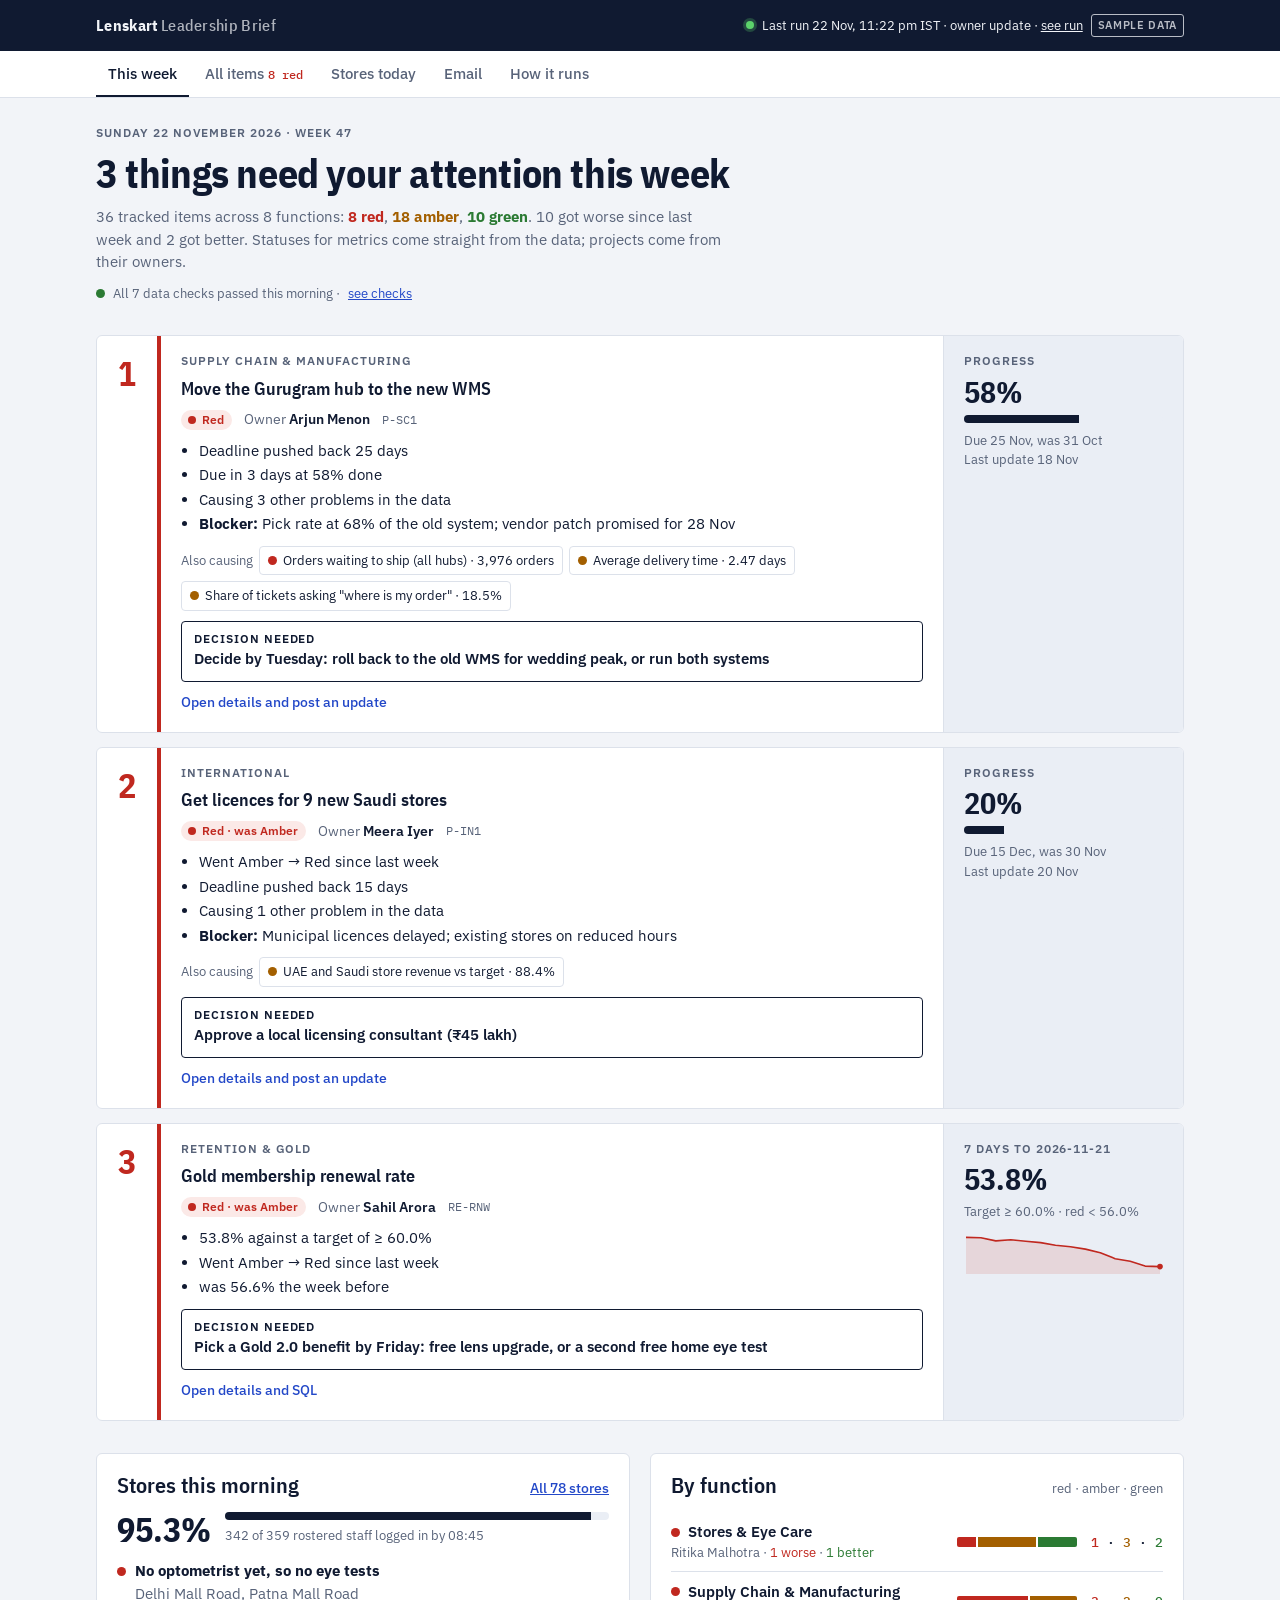
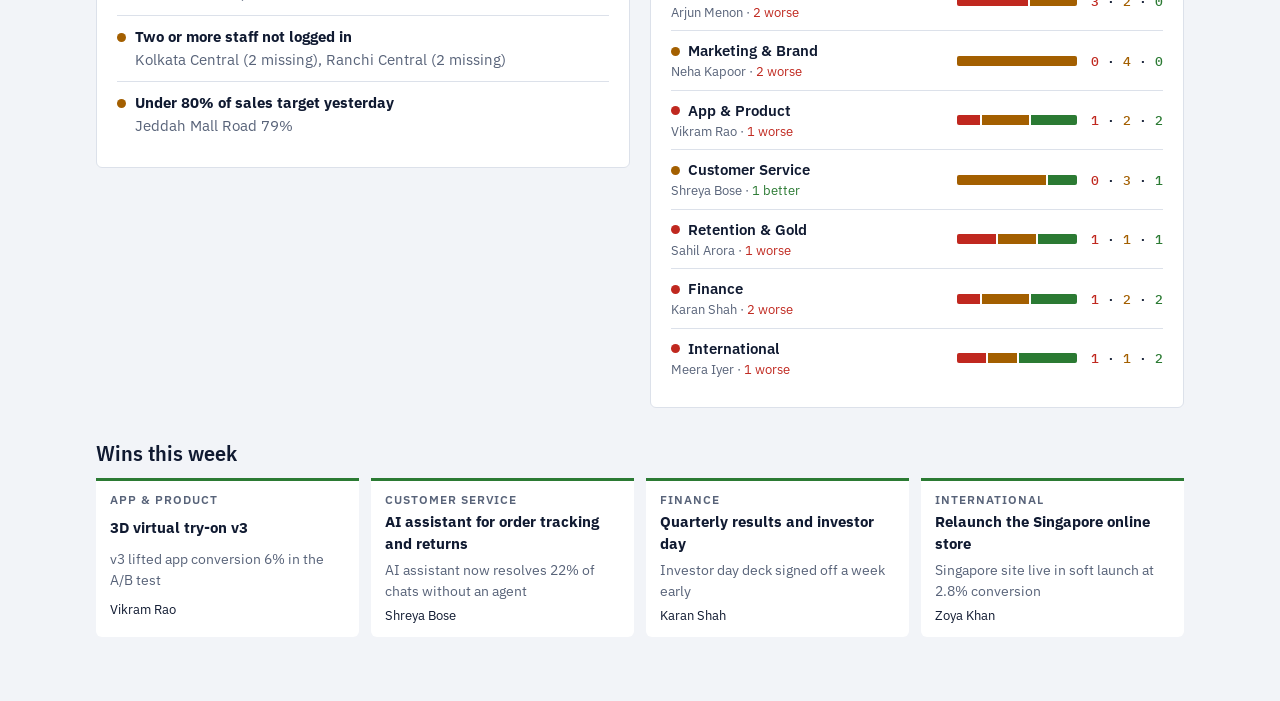
==== commit f412a3fd: "Leadership brief 2026-11-22 (push)" ====
--- a/lenskart-tracker/index.html
+++ b/lenskart-tracker/index.html
@@ -496,7 +496,7 @@
 
 return { buildDigest, statusFor, fmtValue, fmtDate, LABEL, RANK, renderEmail, isoWeek };
 })();
-const D = {"functions":[{"id":"stores","name":"Stores & Eye Care","head":"Ritika Malhotra"},{"id":"supply","name":"Supply Chain & Manufacturing","head":"Arjun Menon"},{"id":"mktg","name":"Marketing & Brand","head":"Neha Kapoor"},{"id":"tech","name":"App & Product","head":"Vikram Rao"},{"id":"cs","name":"Customer Service","head":"Shreya Bose"},{"id":"retention","name":"Retention & Gold","head":"Sahil Arora"},{"id":"finance","name":"Finance","head":"Karan Shah"},{"id":"intl","name":"International","head":"Meera Iyer"}],"items":[{"kind":"metric","id":"ST-ATT","fn":"stores","title":"Opening-shift attendance at 08:45","owner":"Ritika Malhotra","impactTier":2,"better":"higher","window":"today","value":95.26462395543176,"prev":94.70752089136491,"thr":{"green":96,"red":90},"fmt":{"unit":"%","decimals":1},"display":"95.3%","prevDisplay":"94.7%","status":"amber","lastStatus":"amber","targetText":"≥ 96.0%","redText":"\u003c 90.0%","detail":["Ranchi Central (2 of 4 missing)","Kolkata Central (2 of 5 missing)","Delhi Mall Road (2 of 6 missing)"],"detailLabel":"Most staff missing","series":[{"date":"2026-11-15","v":94.70752089136491,"display":"94.7%"},{"date":"2026-11-16","v":94.42815249266862,"display":"94.4%"},{"date":"2026-11-17","v":92.99719887955182,"display":"93.0%"},{"date":"2026-11-18","v":93.85964912280701,"display":"93.9%"},{"date":"2026-11-19","v":93.65994236311239,"display":"93.7%"},{"date":"2026-11-20","v":94.57142857142857,"display":"94.6%"},{"date":"2026-11-21","v":92.94117647058823,"display":"92.9%"},{"date":"2026-11-22","v":95.26462395543176,"display":"95.3%"}],"sql":"SELECT 100.0 * COUNT(a.staff_id) / COUNT(*) AS v FROM roster r LEFT JOIN attendance a ON a.date = r.date AND a.staff_id = r.staff_id AND a.login_at \u003c= :check WHERE r.date BETWEEN :start AND :end","tables":["roster","attendance"],"asOfLabel":"today at 08:45"},{"kind":"metric","id":"ST-OPT","fn":"stores","title":"Stores with no optometrist logged in","owner":"Dr. Priya Nair","impactTier":3,"better":"lower","window":"today","value":2,"prev":4,"thr":{"green":0,"red":2},"fmt":{"unit":" stores","decimals":0},"display":"2 stores","prevDisplay":"4 stores","status":"amber","lastStatus":"red","targetText":"≤ 0 stores","redText":"> 2 stores","detail":["Delhi Mall Road","Patna Mall Road"],"detailLabel":"No eye tests possible until cover arrives","ask":"Send a cover optometrist from the nearest store before 10:00","series":[{"date":"2026-11-15","v":4,"display":"4 stores"},{"date":"2026-11-16","v":4,"display":"4 stores"},{"date":"2026-11-17","v":3,"display":"3 stores"},{"date":"2026-11-18","v":2,"display":"2 stores"},{"date":"2026-11-19","v":6,"display":"6 stores"},{"date":"2026-11-20","v":1,"display":"1 stores"},{"date":"2026-11-21","v":2,"display":"2 stores"},{"date":"2026-11-22","v":2,"display":"2 stores"}],"sql":"SELECT COUNT(*) AS v FROM (SELECT r.store_id FROM roster r JOIN staff p ON p.staff_id = r.staff_id AND p.role = 'optometrist' LEFT JOIN attendance a ON a.date = r.date AND a.staff_id = r.staff_id AND a.login_at \u003c= :check WHERE r.date BETWEEN :start AND :end GROUP BY r.date, r.store_id HAVING COUNT(a.staff_id) = 0)","tables":["roster","attendance","staff","stores"],"asOfLabel":"today at 08:45"},{"kind":"metric","id":"ST-REV","fn":"stores","title":"India store revenue vs target (7 days)","owner":"Aditya Joshi","impactTier":3,"better":"higher","window":"7d","value":108.47569836848389,"prev":108.29141464385197,"thr":{"green":100,"red":92},"fmt":{"unit":"%","decimals":1},"display":"108.5%","prevDisplay":"108.3%","status":"green","lastStatus":"green","targetText":"≥ 100.0%","redText":"\u003c 92.0%","detail":["Mumbai Mall Road 94%","Dehradun Central 95%","Varanasi Mall Road 98%"],"detailLabel":"Weakest stores","series":[{"date":"2026-11-08","v":108.27622164743335,"display":"108.3%"},{"date":"2026-11-09","v":107.93729606048548,"display":"107.9%"},{"date":"2026-11-10","v":107.94442300039793,"display":"107.9%"},{"date":"2026-11-11","v":108.00593513728612,"display":"108.0%"},{"date":"2026-11-12","v":107.88398129725428,"display":"107.9%"},{"date":"2026-11-13","v":108.00547950656586,"display":"108.0%"},{"date":"2026-11-14","v":108.29141464385197,"display":"108.3%"},{"date":"2026-11-15","v":108.56005769996021,"display":"108.6%"},{"date":"2026-11-16","v":108.59465777954635,"display":"108.6%"},{"date":"2026-11-17","v":108.63348388380422,"display":"108.6%"},{"date":"2026-11-18","v":108.62614206128134,"display":"108.6%"},{"date":"2026-11-19","v":108.89519498607243,"display":"108.9%"},{"date":"2026-11-20","v":108.75947075208914,"display":"108.8%"},{"date":"2026-11-21","v":108.47569836848389,"display":"108.5%"}],"sql":"SELECT 100.0 * SUM(d.revenue_inr) / SUM(s.daily_target_inr) AS v FROM sales_daily d JOIN stores s USING (store_id) WHERE s.country = 'India' AND d.date BETWEEN :start AND :end","tables":["sales_daily","stores"],"asOfLabel":"7 days to 2026-11-21"},{"kind":"metric","id":"ST-EYE","fn":"stores","title":"Eye test to purchase conversion","owner":"Dr. Priya Nair","impactTier":2,"better":"higher","window":"7d","value":74.42157558552165,"prev":74.02422133039741,"thr":{"green":72,"red":65},"fmt":{"unit":"%","decimals":1},"display":"74.4%","prevDisplay":"74.0%","status":"green","lastStatus":"green","targetText":"≥ 72.0%","redText":"\u003c 65.0%","detail":[],"series":[{"date":"2026-11-08","v":74.03648964005374,"display":"74.0%"},{"date":"2026-11-09","v":73.89841314820062,"display":"73.9%"},{"date":"2026-11-10","v":73.84980181200453,"display":"73.8%"},{"date":"2026-11-11","v":73.92289446666902,"display":"73.9%"},{"date":"2026-11-12","v":74.03183400838485,"display":"74.0%"},{"date":"2026-11-13","v":73.89605314576006,"display":"73.9%"},{"date":"2026-11-14","v":74.02422133039741,"display":"74.0%"},{"date":"2026-11-15","v":74.11889973380657,"display":"74.1%"},{"date":"2026-11-16","v":74.2489879980115,"display":"74.2%"},{"date":"2026-11-17","v":74.27910288358846,"display":"74.3%"},{"date":"2026-11-18","v":74.28652764927763,"display":"74.3%"},{"date":"2026-11-19","v":74.21902670539066,"display":"74.2%"},{"date":"2026-11-20","v":74.35143181173802,"display":"74.4%"},{"date":"2026-11-21","v":74.42157558552165,"display":"74.4%"}],"sql":"SELECT 100.0 * SUM(orders) / SUM(eye_tests) AS v FROM sales_daily d JOIN stores s USING (store_id) WHERE s.country = 'India' AND date BETWEEN :start AND :end","tables":["sales_daily"],"asOfLabel":"7 days to 2026-11-21"},{"kind":"metric","id":"SC-BKL","fn":"supply","title":"Orders waiting to ship (all hubs)","owner":"Arjun Menon","impactTier":3,"dependsOn":"P-SC1","better":"lower","window":"7d","value":3976,"prev":2619,"thr":{"green":1500,"red":3500},"fmt":{"unit":" orders","decimals":0},"display":"3,976 orders","prevDisplay":"2,619 orders","status":"red","lastStatus":"amber","targetText":"≤ 1,500 orders","redText":"> 3,500 orders","detail":["Gurugram: 3976 orders, pick rate 68/hr","Mumbai: 0 orders, pick rate 97/hr"],"detailLabel":"Worst hubs","series":[{"date":"2026-11-08","v":1575,"display":"1,575 orders"},{"date":"2026-11-09","v":1688,"display":"1,688 orders"},{"date":"2026-11-10","v":1932,"display":"1,932 orders"},{"date":"2026-11-11","v":2012,"display":"2,012 orders"},{"date":"2026-11-12","v":2234,"display":"2,234 orders"},{"date":"2026-11-13","v":2443,"display":"2,443 orders"},{"date":"2026-11-14","v":2619,"display":"2,619 orders"},{"date":"2026-11-15","v":2915,"display":"2,915 orders"},{"date":"2026-11-16","v":2977,"display":"2,977 orders"},{"date":"2026-11-17","v":3163,"display":"3,163 orders"},{"date":"2026-11-18","v":3353,"display":"3,353 orders"},{"date":"2026-11-19","v":3528,"display":"3,528 orders"},{"date":"2026-11-20","v":3655,"display":"3,655 orders"},{"date":"2026-11-21","v":3976,"display":"3,976 orders"}],"sql":"SELECT SUM(backlog_eod) AS v FROM fulfilment_daily WHERE date = :end","tables":["fulfilment_daily"],"asOfLabel":"7 days to 2026-11-21"},{"kind":"metric","id":"SC-DLV","fn":"supply","title":"Average delivery time","owner":"Divya Pillai","impactTier":2,"dependsOn":"P-SC1","better":"lower","window":"7d","value":2.468930205755737,"prev":2.405624346576058,"thr":{"green":2.4,"red":2.6},"fmt":{"unit":" days","decimals":2},"display":"2.47 days","prevDisplay":"2.41 days","status":"amber","lastStatus":"amber","targetText":"≤ 2.40 days","redText":"> 2.60 days","detail":[],"series":[{"date":"2026-11-08","v":2.380330781406467,"display":"2.38 days"},{"date":"2026-11-09","v":2.3920504527813713,"display":"2.39 days"},{"date":"2026-11-10","v":2.3970588997602538,"display":"2.40 days"},{"date":"2026-11-11","v":2.399416850148944,"display":"2.40 days"},{"date":"2026-11-12","v":2.4020855027002557,"display":"2.40 days"},{"date":"2026-11-13","v":2.40652921971923,"display":"2.41 days"},{"date":"2026-11-14","v":2.405624346576058,"display":"2.41 days"},{"date":"2026-11-15","v":2.404466601178782,"display":"2.40 days"},{"date":"2026-11-16","v":2.410342602600635,"display":"2.41 days"},{"date":"2026-11-17","v":2.4266050158814183,"display":"2.43 days"},{"date":"2026-11-18","v":2.4384896354062517,"display":"2.44 days"},{"date":"2026-11-19","v":2.4540914120921498,"display":"2.45 days"},{"date":"2026-11-20","v":2.464193580876922,"display":"2.46 days"},{"date":"2026-11-21","v":2.468930205755737,"display":"2.47 days"}],"sql":"SELECT SUM(avg_delivery_days * orders_shipped) / SUM(orders_shipped) AS v FROM fulfilment_daily WHERE date BETWEEN :start AND :end","tables":["fulfilment_daily"],"asOfLabel":"7 days to 2026-11-21"},{"kind":"metric","id":"MF-RMK","fn":"supply","title":"Lens remake rate","owner":"Pooja Sharma","impactTier":2,"better":"lower","window":"7d","value":2.982342807924203,"prev":2.4662806298990185,"thr":{"green":2,"red":2.75},"fmt":{"unit":"%","decimals":2},"display":"2.98%","prevDisplay":"2.47%","status":"red","lastStatus":"amber","targetText":"≤ 2.00%","redText":"> 2.75%","detail":["Bhiwadi 3.4%","Bengaluru 1.9%"],"detailLabel":"By lab","ask":"Approve switching Bhiwadi back to the previous progressive-lens blank supplier","series":[{"date":"2026-11-08","v":2.1884551567548685,"display":"2.19%"},{"date":"2026-11-09","v":2.1962420248194627,"display":"2.20%"},{"date":"2026-11-10","v":2.2096347088017114,"display":"2.21%"},{"date":"2026-11-11","v":2.2761148228032337,"display":"2.28%"},{"date":"2026-11-12","v":2.3602440906221505,"display":"2.36%"},{"date":"2026-11-13","v":2.3669161253883084,"display":"2.37%"},{"date":"2026-11-14","v":2.4662806298990185,"display":"2.47%"},{"date":"2026-11-15","v":2.517795475368243,"display":"2.52%"},{"date":"2026-11-16","v":2.5757655894642197,"display":"2.58%"},{"date":"2026-11-17","v":2.618070726985311,"display":"2.62%"},{"date":"2026-11-18","v":2.668991654952759,"display":"2.67%"},{"date":"2026-11-19","v":2.73265983650448,"display":"2.73%"},{"date":"2026-11-20","v":2.852493025252164,"display":"2.85%"},{"date":"2026-11-21","v":2.982342807924203,"display":"2.98%"}],"sql":"SELECT 100.0 * SUM(remakes) / SUM(jobs) AS v FROM lab_daily WHERE date BETWEEN :start AND :end","tables":["lab_daily"],"asOfLabel":"7 days to 2026-11-21"},{"kind":"metric","id":"MK-CAC","fn":"mktg","title":"Blended cost per new customer","owner":"Neha Kapoor","impactTier":2,"better":"lower","window":"7d","value":1001.7123246723385,"prev":944.5067145356631,"thr":{"green":950,"red":1050},"fmt":{"unit":"","decimals":0,"prefix":true},"display":"₹1,002","prevDisplay":"₹945","status":"amber","lastStatus":"green","targetText":"≤ ₹950","redText":"> ₹1,050","detail":["tv ₹1435","meta ₹956","google ₹818","influencer ₹515"],"detailLabel":"By channel","series":[{"date":"2026-11-08","v":925.1742236819655,"display":"₹925"},{"date":"2026-11-09","v":933.4941396481614,"display":"₹933"},{"date":"2026-11-10","v":940.0737447013066,"display":"₹940"},{"date":"2026-11-11","v":941.7985508837413,"display":"₹942"},{"date":"2026-11-12","v":941.0744760976474,"display":"₹941"},{"date":"2026-11-13","v":949.0155806415559,"display":"₹949"},{"date":"2026-11-14","v":944.5067145356631,"display":"₹945"},{"date":"2026-11-15","v":954.7984399231535,"display":"₹955"},{"date":"2026-11-16","v":965.6674791652158,"display":"₹966"},{"date":"2026-11-17","v":963.2612631145855,"display":"₹963"},{"date":"2026-11-18","v":976.4300985313255,"display":"₹976"},{"date":"2026-11-19","v":988.3095433543635,"display":"₹988"},{"date":"2026-11-20","v":991.7086097323375,"display":"₹992"},{"date":"2026-11-21","v":1001.7123246723385,"display":"₹1,002"}],"sql":"SELECT SUM(spend_inr) / SUM(new_customers) AS v FROM marketing_daily WHERE date BETWEEN :start AND :end","tables":["marketing_daily"],"asOfLabel":"7 days to 2026-11-21"},{"kind":"metric","id":"MK-NEW","fn":"mktg","title":"New customers (7 days)","owner":"Ananya Desai","impactTier":1,"better":"higher","window":"7d","value":43490,"prev":44009,"thr":{"green":45000,"red":41000},"fmt":{"unit":"","decimals":0},"display":"43,490","prevDisplay":"44,009","status":"amber","lastStatus":"amber","targetText":"≥ 45,000","redText":"\u003c 41,000","detail":[],"series":[{"date":"2026-11-08","v":46888,"display":"46,888"},{"date":"2026-11-09","v":45987,"display":"45,987"},{"date":"2026-11-10","v":45766,"display":"45,766"},{"date":"2026-11-11","v":45545,"display":"45,545"},{"date":"2026-11-12","v":45142,"display":"45,142"},{"date":"2026-11-13","v":44735,"display":"44,735"},{"date":"2026-11-14","v":44009,"display":"44,009"},{"date":"2026-11-15","v":43203,"display":"43,203"},{"date":"2026-11-16","v":43077,"display":"43,077"},{"date":"2026-11-17","v":43749,"display":"43,749"},{"date":"2026-11-18","v":43032,"display":"43,032"},{"date":"2026-11-19","v":42637,"display":"42,637"},{"date":"2026-11-20","v":43114,"display":"43,114"},{"date":"2026-11-21","v":43490,"display":"43,490"}],"sql":"SELECT SUM(new_customers) AS v FROM marketing_daily WHERE date BETWEEN :start AND :end","tables":["marketing_daily"],"asOfLabel":"7 days to 2026-11-21"},{"kind":"metric","id":"TE-CNV","fn":"tech","title":"App checkout conversion","owner":"Kavya Reddy","impactTier":3,"better":"higher","window":"7d","value":2.9527616953209668,"prev":3.0943191509414443,"thr":{"green":3.1,"red":2.9},"fmt":{"unit":"%","decimals":2},"display":"2.95%","prevDisplay":"3.09%","status":"amber","lastStatus":"amber","targetText":"≥ 3.10%","redText":"\u003c 2.90%","detail":[],"series":[{"date":"2026-11-08","v":3.137773931050474,"display":"3.14%"},{"date":"2026-11-09","v":3.1357166588683785,"display":"3.14%"},{"date":"2026-11-10","v":3.136102925669532,"display":"3.14%"},{"date":"2026-11-11","v":3.1331929837506545,"display":"3.13%"},{"date":"2026-11-12","v":3.1354095309565038,"display":"3.14%"},{"date":"2026-11-13","v":3.1071995356475712,"display":"3.11%"},{"date":"2026-11-14","v":3.0943191509414443,"display":"3.09%"},{"date":"2026-11-15","v":3.1051370817284374,"display":"3.11%"},{"date":"2026-11-16","v":3.1043961103539726,"display":"3.10%"},{"date":"2026-11-17","v":3.0657290559930384,"display":"3.07%"},{"date":"2026-11-18","v":3.057146502349927,"display":"3.06%"},{"date":"2026-11-19","v":3.0228137535619637,"display":"3.02%"},{"date":"2026-11-20","v":2.997258709308966,"display":"3.00%"},{"date":"2026-11-21","v":2.9527616953209668,"display":"2.95%"}],"sql":"SELECT 100.0 * SUM(orders) / SUM(sessions) AS v FROM online_daily WHERE channel = 'app' AND date BETWEEN :start AND :end","tables":["online_daily"],"asOfLabel":"7 days to 2026-11-21"},{"kind":"metric","id":"TE-CRS","fn":"tech","title":"App crash-free sessions","owner":"Nikhil Jain","impactTier":2,"better":"higher","window":"7d","value":99.25880469826446,"prev":99.69565178162993,"thr":{"green":99.5,"red":99},"fmt":{"unit":"%","decimals":2},"display":"99.26%","prevDisplay":"99.70%","status":"amber","lastStatus":"green","targetText":"≥ 99.50%","redText":"\u003c 99.00%","detail":[],"ask":"Roll back the latest app release or ship the hotfix today","series":[{"date":"2026-11-08","v":99.59899138963152,"display":"99.60%"},{"date":"2026-11-09","v":99.61367483321817,"display":"99.61%"},{"date":"2026-11-10","v":99.62338710179283,"display":"99.62%"},{"date":"2026-11-11","v":99.6366525356312,"display":"99.64%"},{"date":"2026-11-12","v":99.65604089285448,"display":"99.66%"},{"date":"2026-11-13","v":99.67581387206813,"display":"99.68%"},{"date":"2026-11-14","v":99.69565178162993,"display":"99.70%"},{"date":"2026-11-15","v":99.71171205096833,"display":"99.71%"},{"date":"2026-11-16","v":99.64146624875686,"display":"99.64%"},{"date":"2026-11-17","v":99.5481144379228,"display":"99.55%"},{"date":"2026-11-18","v":99.49849316170648,"display":"99.50%"},{"date":"2026-11-19","v":99.44244892370551,"display":"99.44%"},{"date":"2026-11-20","v":99.3662916961736,"display":"99.37%"},{"date":"2026-11-21","v":99.25880469826446,"display":"99.26%"}],"sql":"SELECT SUM(crash_free_pct * sessions) / SUM(sessions) AS v FROM online_daily WHERE channel = 'app' AND date BETWEEN :start AND :end","tables":["online_daily"],"asOfLabel":"7 days to 2026-11-21"},{"kind":"metric","id":"TE-TRY","fn":"tech","title":"Sessions using 3D try-on","owner":"Vikram Rao","impactTier":1,"better":"higher","window":"7d","value":31.638019864652613,"prev":30.11163533984608,"thr":{"green":30,"red":26},"fmt":{"unit":"%","decimals":1},"display":"31.6%","prevDisplay":"30.1%","status":"green","lastStatus":"green","targetText":"≥ 30.0%","redText":"\u003c 26.0%","detail":[],"series":[{"date":"2026-11-08","v":30.59711199536864,"display":"30.6%"},{"date":"2026-11-09","v":30.574574125885686,"display":"30.6%"},{"date":"2026-11-10","v":30.564320934788643,"display":"30.6%"},{"date":"2026-11-11","v":30.29855310146104,"display":"30.3%"},{"date":"2026-11-12","v":30.078483932643252,"display":"30.1%"},{"date":"2026-11-13","v":30.345409786166137,"display":"30.3%"},{"date":"2026-11-14","v":30.11163533984608,"display":"30.1%"},{"date":"2026-11-15","v":30.805037581989986,"display":"30.8%"},{"date":"2026-11-16","v":31.127430265928325,"display":"31.1%"},{"date":"2026-11-17","v":30.858039201254883,"display":"30.9%"},{"date":"2026-11-18","v":30.8756515812934,"display":"30.9%"},{"date":"2026-11-19","v":30.83104271768208,"display":"30.8%"},{"date":"2026-11-20","v":31.07144265937431,"display":"31.1%"},{"date":"2026-11-21","v":31.638019864652613,"display":"31.6%"}],"sql":"SELECT 100.0 * SUM(tryon_sessions) / SUM(sessions) AS v FROM online_daily WHERE date BETWEEN :start AND :end","tables":["online_daily"],"asOfLabel":"7 days to 2026-11-21"},{"kind":"metric","id":"CS-FRT","fn":"cs","title":"WhatsApp median first reply","owner":"Shreya Bose","impactTier":2,"better":"lower","window":"7d","value":82.71428571428571,"prev":84.14285714285714,"thr":{"green":75,"red":95},"fmt":{"unit":" min","decimals":0},"display":"83 min","prevDisplay":"84 min","status":"amber","lastStatus":"amber","targetText":"≤ 75 min","redText":"> 95 min","detail":[],"series":[{"date":"2026-11-08","v":81.14285714285714,"display":"81 min"},{"date":"2026-11-09","v":82.71428571428571,"display":"83 min"},{"date":"2026-11-10","v":83.28571428571429,"display":"83 min"},{"date":"2026-11-11","v":84,"display":"84 min"},{"date":"2026-11-12","v":84.57142857142857,"display":"85 min"},{"date":"2026-11-13","v":85,"display":"85 min"},{"date":"2026-11-14","v":84.14285714285714,"display":"84 min"},{"date":"2026-11-15","v":83.57142857142857,"display":"84 min"},{"date":"2026-11-16","v":83.42857142857143,"display":"83 min"},{"date":"2026-11-17","v":83.28571428571429,"display":"83 min"},{"date":"2026-11-18","v":83.14285714285714,"display":"83 min"},{"date":"2026-11-19","v":83.14285714285714,"display":"83 min"},{"date":"2026-11-20","v":82.57142857142857,"display":"83 min"},{"date":"2026-11-21","v":82.71428571428571,"display":"83 min"}],"sql":"SELECT AVG(median_first_reply_min) AS v FROM support_daily WHERE channel = 'whatsapp' AND date BETWEEN :start AND :end","tables":["support_daily"],"asOfLabel":"7 days to 2026-11-21"},{"kind":"metric","id":"CS-WSM","fn":"cs","title":"Share of tickets asking \"where is my order\"","owner":"Imran Qureshi","impactTier":2,"dependsOn":"P-SC1","better":"lower","window":"7d","value":18.504872254811655,"prev":17.640817901234566,"thr":{"green":15,"red":20},"fmt":{"unit":"%","decimals":1},"display":"18.5%","prevDisplay":"17.6%","status":"amber","lastStatus":"amber","targetText":"≤ 15.0%","redText":"> 20.0%","detail":[],"series":[{"date":"2026-11-08","v":17.729516288252714,"display":"17.7%"},{"date":"2026-11-09","v":17.805057697029216,"display":"17.8%"},{"date":"2026-11-10","v":17.875914918701184,"display":"17.9%"},{"date":"2026-11-11","v":17.825895693826677,"display":"17.8%"},{"date":"2026-11-12","v":17.77172856309547,"display":"17.8%"},{"date":"2026-11-13","v":17.811618176510656,"display":"17.8%"},{"date":"2026-11-14","v":17.640817901234566,"display":"17.6%"},{"date":"2026-11-15","v":17.737552169271087,"display":"17.7%"},{"date":"2026-11-16","v":17.845166933955387,"display":"17.8%"},{"date":"2026-11-17","v":18.056231150890163,"display":"18.1%"},{"date":"2026-11-18","v":18.21990549032981,"display":"18.2%"},{"date":"2026-11-19","v":18.37985023825732,"display":"18.4%"},{"date":"2026-11-20","v":18.505389919394,"display":"18.5%"},{"date":"2026-11-21","v":18.504872254811655,"display":"18.5%"}],"sql":"SELECT 100.0 * SUM(wismo_tickets) / SUM(tickets_created) AS v FROM support_daily WHERE date BETWEEN :start AND :end","tables":["support_daily"],"asOfLabel":"7 days to 2026-11-21"},{"kind":"metric","id":"CS-RES","fn":"cs","title":"Tickets resolved same day","owner":"Lakshmi Iyer","impactTier":1,"better":"higher","window":"7d","value":93.61516459010035,"prev":94.9266975308642,"thr":{"green":95,"red":90},"fmt":{"unit":"%","decimals":1},"display":"93.6%","prevDisplay":"94.9%","status":"amber","lastStatus":"amber","targetText":"≥ 95.0%","redText":"\u003c 90.0%","detail":[],"series":[{"date":"2026-11-08","v":93.19842053307009,"display":"93.2%"},{"date":"2026-11-09","v":93.34151730910877,"display":"93.3%"},{"date":"2026-11-10","v":93.38802377560545,"display":"93.4%"},{"date":"2026-11-11","v":93.79246297472994,"display":"93.8%"},{"date":"2026-11-12","v":94.06960917752285,"display":"94.1%"},{"date":"2026-11-13","v":94.32713826992313,"display":"94.3%"},{"date":"2026-11-14","v":94.9266975308642,"display":"94.9%"},{"date":"2026-11-15","v":95.38969232262448,"display":"95.4%"},{"date":"2026-11-16","v":95.6310443699276,"display":"95.6%"},{"date":"2026-11-17","v":95.0822064403152,"display":"95.1%"},{"date":"2026-11-18","v":94.65581916500219,"display":"94.7%"},{"date":"2026-11-19","v":94.19916366819022,"display":"94.2%"},{"date":"2026-11-20","v":94.0419539671749,"display":"94.0%"},{"date":"2026-11-21","v":93.61516459010035,"display":"93.6%"}],"sql":"SELECT 100.0 * SUM(tickets_resolved) / SUM(tickets_created) AS v FROM support_daily WHERE date BETWEEN :start AND :end","tables":["support_daily"],"asOfLabel":"7 days to 2026-11-21"},{"kind":"metric","id":"RE-RNW","fn":"retention","title":"Gold membership renewal rate","owner":"Sahil Arora","impactTier":3,"better":"higher","window":"7d","value":53.847089593090445,"prev":56.58673858240019,"thr":{"green":60,"red":56},"fmt":{"unit":"%","decimals":1},"display":"53.8%","prevDisplay":"56.6%","status":"red","lastStatus":"amber","targetText":"≥ 60.0%","redText":"\u003c 56.0%","detail":[],"ask":"Pick a Gold 2.0 benefit by Friday: free lens upgrade, or a second free home eye test","series":[{"date":"2026-11-08","v":57.60986708178661,"display":"57.6%"},{"date":"2026-11-09","v":57.55848474052963,"display":"57.6%"},{"date":"2026-11-10","v":57.159904534606206,"display":"57.2%"},{"date":"2026-11-11","v":57.29461756373938,"display":"57.3%"},{"date":"2026-11-12","v":57.10908876019383,"display":"57.1%"},{"date":"2026-11-13","v":56.939942240820415,"display":"56.9%"},{"date":"2026-11-14","v":56.58673858240019,"display":"56.6%"},{"date":"2026-11-15","v":56.40142517814727,"display":"56.4%"},{"date":"2026-11-16","v":56.107147176200264,"display":"56.1%"},{"date":"2026-11-17","v":55.63405797101449,"display":"55.6%"},{"date":"2026-11-18","v":54.86890262194756,"display":"54.9%"},{"date":"2026-11-19","v":54.526560303197016,"display":"54.5%"},{"date":"2026-11-20","v":53.91507118311242,"display":"53.9%"},{"date":"2026-11-21","v":53.847089593090445,"display":"53.8%"}],"sql":"SELECT 100.0 * SUM(renewals_done) / SUM(renewals_due) AS v FROM gold_daily WHERE date BETWEEN :start AND :end","tables":["gold_daily"],"asOfLabel":"7 days to 2026-11-21"},{"kind":"metric","id":"RE-ACT","fn":"retention","title":"Net change in active Gold members (7 days)","owner":"Tara Menon","impactTier":2,"better":"higher","window":"7d","value":4964,"prev":5911,"thr":{"green":0,"red":-2000},"fmt":{"unit":"","decimals":0,"signed":true},"display":"+4,964","prevDisplay":"+5,911","status":"green","lastStatus":"green","targetText":"≥ 0","redText":"\u003c −2,000","detail":[],"series":[{"date":"2026-11-08","v":5967,"display":"+5,967"},{"date":"2026-11-09","v":5942,"display":"+5,942"},{"date":"2026-11-10","v":5694,"display":"+5,694"},{"date":"2026-11-11","v":5758,"display":"+5,758"},{"date":"2026-11-12","v":5810,"display":"+5,810"},{"date":"2026-11-13","v":5973,"display":"+5,973"},{"date":"2026-11-14","v":5911,"display":"+5,911"},{"date":"2026-11-15","v":5912,"display":"+5,912"},{"date":"2026-11-16","v":5900,"display":"+5,900"},{"date":"2026-11-17","v":5962,"display":"+5,962"},{"date":"2026-11-18","v":5769,"display":"+5,769"},{"date":"2026-11-19","v":5756,"display":"+5,756"},{"date":"2026-11-20","v":5429,"display":"+5,429"},{"date":"2026-11-21","v":4964,"display":"+4,964"}],"sql":"SELECT SUM(new_signups + renewals_done - renewals_due) AS v FROM gold_daily WHERE date BETWEEN :start AND :end","tables":["gold_daily"],"asOfLabel":"7 days to 2026-11-21"},{"kind":"metric","id":"FI-REV","fn":"finance","title":"Gross revenue (7 days)","owner":"Karan Shah","impactTier":3,"better":"higher","window":"7d","value":138862995,"prev":143146730,"thr":{"green":140000000,"red":130000000},"fmt":{"unit":" Cr","decimals":2,"prefix":"₹","scale":10000000},"display":"₹13.89 Cr","prevDisplay":"₹14.31 Cr","status":"amber","lastStatus":"green","targetText":"≥ ₹14.00 Cr","redText":"\u003c ₹13.00 Cr","detail":[],"series":[{"date":"2026-11-08","v":143858219,"display":"₹14.39 Cr"},{"date":"2026-11-09","v":143769052,"display":"₹14.38 Cr"},{"date":"2026-11-10","v":143911389,"display":"₹14.39 Cr"},{"date":"2026-11-11","v":143540456,"display":"₹14.35 Cr"},{"date":"2026-11-12","v":143534456,"display":"₹14.35 Cr"},{"date":"2026-11-13","v":143029529,"display":"₹14.30 Cr"},{"date":"2026-11-14","v":143146730,"display":"₹14.31 Cr"},{"date":"2026-11-15","v":142702239,"display":"₹14.27 Cr"},{"date":"2026-11-16","v":142440406,"display":"₹14.24 Cr"},{"date":"2026-11-17","v":141129743,"display":"₹14.11 Cr"},{"date":"2026-11-18","v":140518548,"display":"₹14.05 Cr"},{"date":"2026-11-19","v":140250487,"display":"₹14.03 Cr"},{"date":"2026-11-20","v":139477175,"display":"₹13.95 Cr"},{"date":"2026-11-21","v":138862995,"display":"₹13.89 Cr"}],"sql":"SELECT SUM(gross_revenue_inr) AS v FROM finance_daily WHERE date BETWEEN :start AND :end","tables":["finance_daily"],"asOfLabel":"7 days to 2026-11-21"},{"kind":"metric","id":"FI-INV","fn":"finance","title":"Inventory days","owner":"Sneha Agarwal","impactTier":2,"better":"lower","window":"7d","value":116.04270066321868,"prev":111.89280397680635,"thr":{"green":108,"red":116},"fmt":{"unit":" days","decimals":0},"display":"116 days","prevDisplay":"112 days","status":"red","lastStatus":"amber","targetText":"≤ 108 days","redText":"> 116 days","detail":[],"series":[{"date":"2026-11-08","v":111.56283438663849,"display":"112 days"},{"date":"2026-11-09","v":111.60434394084335,"display":"112 days"},{"date":"2026-11-10","v":111.15898932769878,"display":"111 days"},{"date":"2026-11-11","v":111.11218265917051,"display":"111 days"},{"date":"2026-11-12","v":112.35871610493503,"display":"112 days"},{"date":"2026-11-13","v":111.29386883996597,"display":"111 days"},{"date":"2026-11-14","v":111.89280397680635,"display":"112 days"},{"date":"2026-11-15","v":114.03926013491032,"display":"114 days"},{"date":"2026-11-16","v":112.69964539707122,"display":"113 days"},{"date":"2026-11-17","v":114.58924222019583,"display":"115 days"},{"date":"2026-11-18","v":113.2710371648909,"display":"113 days"},{"date":"2026-11-19","v":115.06282973828262,"display":"115 days"},{"date":"2026-11-20","v":113.80828012021676,"display":"114 days"},{"date":"2026-11-21","v":116.04270066321868,"display":"116 days"}],"sql":"SELECT inventory_value_inr / cogs_inr AS v FROM finance_daily WHERE date = :end","tables":["finance_daily"],"asOfLabel":"7 days to 2026-11-21"},{"kind":"metric","id":"FI-CSH","fn":"finance","title":"Cash collected vs revenue","owner":"Amit Saxena","impactTier":1,"better":"higher","window":"7d","value":97.04723781883,"prev":96.65029302450709,"thr":{"green":96,"red":94},"fmt":{"unit":"%","decimals":1},"display":"97.0%","prevDisplay":"96.7%","status":"green","lastStatus":"green","targetText":"≥ 96.0%","redText":"\u003c 94.0%","detail":[],"series":[{"date":"2026-11-08","v":97.24874530804527,"display":"97.2%"},{"date":"2026-11-09","v":97.5142390171704,"display":"97.5%"},{"date":"2026-11-10","v":97.5774120281752,"display":"97.6%"},{"date":"2026-11-11","v":97.74931605344767,"display":"97.7%"},{"date":"2026-11-12","v":97.3893954772783,"display":"97.4%"},{"date":"2026-11-13","v":97.14141476338078,"display":"97.1%"},{"date":"2026-11-14","v":96.65029302450709,"display":"96.7%"},{"date":"2026-11-15","v":96.74836706661624,"display":"96.7%"},{"date":"2026-11-16","v":96.77246707651199,"display":"96.8%"},{"date":"2026-11-17","v":96.9124077551817,"display":"96.9%"},{"date":"2026-11-18","v":96.46548368831708,"display":"96.5%"},{"date":"2026-11-19","v":96.763716050412,"display":"96.8%"},{"date":"2026-11-20","v":96.50693527453507,"display":"96.5%"},{"date":"2026-11-21","v":97.04723781883,"display":"97.0%"}],"sql":"SELECT 100.0 * SUM(cash_collected_inr) / SUM(gross_revenue_inr) AS v FROM finance_daily WHERE date BETWEEN :start AND :end","tables":["finance_daily"],"asOfLabel":"7 days to 2026-11-21"},{"kind":"metric","id":"IN-GCC","fn":"intl","title":"UAE and Saudi store revenue vs target","owner":"Meera Iyer","impactTier":2,"dependsOn":"P-IN1","better":"higher","window":"7d","value":88.39624803767661,"prev":91.81087127158555,"thr":{"green":95,"red":85},"fmt":{"unit":"%","decimals":1},"display":"88.4%","prevDisplay":"91.8%","status":"amber","lastStatus":"amber","targetText":"≥ 95.0%","redText":"\u003c 85.0%","detail":["Saudi Arabia 74%","UAE 102%"],"detailLabel":"By country","series":[{"date":"2026-11-08","v":95.76590266875981,"display":"95.8%"},{"date":"2026-11-09","v":94.51981161695447,"display":"94.5%"},{"date":"2026-11-10","v":93.63485871271585,"display":"93.6%"},{"date":"2026-11-11","v":93.2349136577708,"display":"93.2%"},{"date":"2026-11-12","v":92.21788069073783,"display":"92.2%"},{"date":"2026-11-13","v":92.07781004709577,"display":"92.1%"},{"date":"2026-11-14","v":91.81087127158555,"display":"91.8%"},{"date":"2026-11-15","v":90.9293328100471,"display":"90.9%"},{"date":"2026-11-16","v":91.22799843014128,"display":"91.2%"},{"date":"2026-11-17","v":91.05459183673469,"display":"91.1%"},{"date":"2026-11-18","v":90.51839089481946,"display":"90.5%"},{"date":"2026-11-19","v":90.15361067503925,"display":"90.2%"},{"date":"2026-11-20","v":89.45986656200942,"display":"89.5%"},{"date":"2026-11-21","v":88.39624803767661,"display":"88.4%"}],"sql":"SELECT 100.0 * SUM(d.revenue_inr) / SUM(s.daily_target_inr) AS v FROM sales_daily d JOIN stores s USING (store_id) WHERE s.country IN ('UAE', 'Saudi Arabia') AND d.date BETWEEN :start AND :end","tables":["sales_daily","stores"],"asOfLabel":"7 days to 2026-11-21"},{"kind":"metric","id":"IN-SGP","fn":"intl","title":"Singapore store revenue vs target","owner":"Zoya Khan","impactTier":1,"better":"higher","window":"7d","value":103.54876984126984,"prev":100.68309523809523,"thr":{"green":95,"red":85},"fmt":{"unit":"%","decimals":1},"display":"103.5%","prevDisplay":"100.7%","status":"green","lastStatus":"green","targetText":"≥ 95.0%","redText":"\u003c 85.0%","detail":[],"series":[{"date":"2026-11-08","v":100.78063492063492,"display":"100.8%"},{"date":"2026-11-09","v":101.45136904761905,"display":"101.5%"},{"date":"2026-11-10","v":102.43922619047619,"display":"102.4%"},{"date":"2026-11-11","v":102.84988095238096,"display":"102.8%"},{"date":"2026-11-12","v":102.06517857142858,"display":"102.1%"},{"date":"2026-11-13","v":101.22589285714285,"display":"101.2%"},{"date":"2026-11-14","v":100.68309523809523,"display":"100.7%"},{"date":"2026-11-15","v":101.89871031746031,"display":"101.9%"},{"date":"2026-11-16","v":100.90505952380953,"display":"100.9%"},{"date":"2026-11-17","v":101.37031746031747,"display":"101.4%"},{"date":"2026-11-18","v":101.5877380952381,"display":"101.6%"},{"date":"2026-11-19","v":101.39251984126984,"display":"101.4%"},{"date":"2026-11-20","v":102.24109126984126,"display":"102.2%"},{"date":"2026-11-21","v":103.54876984126984,"display":"103.5%"}],"sql":"SELECT 100.0 * SUM(d.revenue_inr) / SUM(s.daily_target_inr) AS v FROM sales_daily d JOIN stores s USING (store_id) WHERE s.country = 'Singapore' AND d.date BETWEEN :start AND :end","tables":["sales_daily","stores"],"asOfLabel":"7 days to 2026-11-21"},{"kind":"project","id":"P-ST1","fn":"stores","title":"Open 120 stores in Tier-2/3 cities","owner":"Aditya Joshi","status":"amber","lastStatus":"green","progress":62,"due":"2026-12-31","originalDue":"2026-12-31","lastUpdate":"2026-11-20","impactTier":3,"blocker":"14 leases stuck in landlord negotiation in UP and Bihar","ask":"Approve an 8% rent ceiling increase for high-footfall Tier-2 malls","note":"74 of 120 open, 32 in fit-out."},{"kind":"project","id":"P-ST2","fn":"stores","title":"Hire 600 optometrists for new stores","owner":"Dr. Priya Nair","status":"red","lastStatus":"red","progress":38,"due":"2027-03-31","originalDue":"2027-03-31","lastUpdate":"2026-11-20","impactTier":3,"blocker":"Hiring 35 a month against the 75 a month needed","ask":"Approve a ₹40k joining bonus and 3 more optometry college tie-ups","note":"228 of 600 hired."},{"kind":"project","id":"P-SC1","fn":"supply","title":"Move the Gurugram hub to the new WMS","owner":"Arjun Menon","status":"red","lastStatus":"red","progress":58,"due":"2026-11-25","originalDue":"2026-10-31","lastUpdate":"2026-11-18","impactTier":3,"blocker":"Pick rate at 68% of the old system; vendor patch promised for 28 Nov","ask":"Decide by Tuesday: roll back to the old WMS for wedding peak, or run both systems","note":""},{"kind":"project","id":"P-MF1","fn":"supply","title":"Commission phase 1 of the Telangana lens plant","owner":"Sanjay Bhatt","status":"amber","lastStatus":"amber","progress":48,"due":"2027-03-31","originalDue":"2027-01-31","lastUpdate":"2026-11-20","impactTier":2,"blocker":"Coating machines held at Chennai port customs for 3 weeks","note":"Civil works done."},{"kind":"project","id":"P-MK1","fn":"mktg","title":"Winter campaign across TV and digital","owner":"Neha Kapoor","status":"amber","lastStatus":"green","progress":65,"due":"2026-12-05","originalDue":"2026-12-05","lastUpdate":"2026-11-21","impactTier":2,"note":"Meta creatives are fatiguing; new set in production."},{"kind":"project","id":"P-MK2","fn":"mktg","title":"Launch campaign for kids' eyewear","owner":"Ananya Desai","status":"amber","lastStatus":"amber","progress":40,"due":"2027-01-15","originalDue":"2027-01-15","lastUpdate":"2026-11-06","impactTier":1,"note":"Agency brief not signed off."},{"kind":"project","id":"P-TE1","fn":"tech","title":"Real-time store inventory API","owner":"Nikhil Jain","status":"red","lastStatus":"red","progress":30,"due":"2026-12-10","originalDue":"2026-11-20","lastUpdate":"2026-11-21","impactTier":2,"blocker":"2 of 5 backend engineers moved to the checkout redesign","ask":"Return the two engineers until 10 Dec","note":"Blocks same-day delivery from stores."},{"kind":"project","id":"P-TE2","fn":"tech","title":"3D virtual try-on v3","owner":"Vikram Rao","status":"green","lastStatus":"green","progress":78,"due":"2026-12-31","originalDue":"2026-12-31","lastUpdate":"2026-11-20","impactTier":2,"win":"v3 lifted app conversion 6% in the A/B test","note":""},{"kind":"project","id":"P-CS1","fn":"cs","title":"AI assistant for order tracking and returns","owner":"Shreya Bose","status":"green","lastStatus":"amber","progress":80,"due":"2026-12-20","originalDue":"2026-12-20","lastUpdate":"2026-11-20","impactTier":2,"win":"AI assistant now resolves 22% of chats without an agent","note":""},{"kind":"project","id":"P-RE1","fn":"retention","title":"Relaunch Gold membership as Gold 2.0","owner":"Sahil Arora","status":"amber","lastStatus":"amber","progress":50,"due":"2026-12-20","originalDue":"2026-12-10","lastUpdate":"2026-11-19","impactTier":3,"note":"Pricing sign-off pending from Finance."},{"kind":"project","id":"P-FI1","fn":"finance","title":"Reconcile ₹38 Cr of GST input credit","owner":"Amit Saxena","status":"amber","lastStatus":"amber","progress":60,"due":"2026-12-31","originalDue":"2026-12-31","lastUpdate":"2026-11-08","impactTier":2,"note":""},{"kind":"project","id":"P-FI2","fn":"finance","title":"Quarterly results and investor day","owner":"Karan Shah","status":"green","lastStatus":"green","progress":85,"due":"2026-12-05","originalDue":"2026-12-05","lastUpdate":"2026-11-21","impactTier":3,"win":"Investor day deck signed off a week early","note":""},{"kind":"project","id":"P-IN1","fn":"intl","title":"Get licences for 9 new Saudi stores","owner":"Meera Iyer","status":"red","lastStatus":"amber","progress":20,"due":"2026-12-15","originalDue":"2026-11-30","lastUpdate":"2026-11-20","impactTier":2,"blocker":"Municipal licences delayed; existing stores on reduced hours","ask":"Approve a local licensing consultant (₹45 lakh)","note":""},{"kind":"project","id":"P-IN2","fn":"intl","title":"Relaunch the Singapore online store","owner":"Zoya Khan","status":"green","lastStatus":"green","progress":92,"due":"2026-11-30","originalDue":"2026-11-30","lastUpdate":"2026-11-21","impactTier":1,"win":"Singapore site live in soft launch at 2.8% conversion","note":""}],"asOf":"2026-11-22","checks":[{"id":"fresh","title":"Yesterday's sales landed for every store","ok":true,"bad":0},{"id":"today-roster","title":"Today's roster and logins have arrived","ok":true,"bad":0},{"id":"fk-sales","title":"Every sales row points to a known store","ok":true,"bad":0},{"id":"fk-att","title":"Every login matches a rostered staff member at the same store","ok":true,"bad":0},{"id":"dupes","title":"No duplicate store-day rows","ok":true,"bad":0},{"id":"recon","title":"Finance ledger equals store + online sales, every day (within 0.5%)","ok":true,"bad":0},{"id":"sane","title":"No negative values; remakes ≤ jobs; renewals ≤ due","ok":true,"bad":0}],"storeDesk":{"checkTime":"08:45","date":"2026-11-22","rostered":359,"loggedIn":342,"stores":78,"noOptometrist":["Delhi Mall Road","Patna Mall Road"],"shortStaffed":["Kolkata Central (2 missing)","Ranchi Central (2 missing)"],"belowTarget":["Jeddah Mall Road 79%"]},"storeRows":[{"store_id":"AE-ABU-01","name":"Abu Dhabi Central","city":"Abu Dhabi","country":"UAE","target":150000,"rostered":3,"logged":3,"opto_rostered":1,"opto_logged":1,"rev_yday":233160,"pctTarget":155,"missing":[]},{"store_id":"AE-ABU-02","name":"Abu Dhabi Mall Road","city":"Abu Dhabi","country":"UAE","target":150000,"rostered":4,"logged":3,"opto_rostered":1,"opto_logged":1,"rev_yday":199841,"pctTarget":133,"missing":["Joseph Fernandes (store manager)"]},{"store_id":"AE-DUB-01","name":"Dubai Central","city":"Dubai","country":"UAE","target":160000,"rostered":4,"logged":4,"opto_rostered":1,"opto_logged":1,"rev_yday":221781,"pctTarget":139,"missing":[]},{"store_id":"AE-DUB-02","name":"Dubai Mall Road","city":"Dubai","country":"UAE","target":160000,"rostered":4,"logged":4,"opto_rostered":1,"opto_logged":1,"rev_yday":212586,"pctTarget":133,"missing":[]},{"store_id":"AE-DUB-03","name":"Dubai Station Road","city":"Dubai","country":"UAE","target":160000,"rostered":4,"logged":4,"opto_rostered":1,"opto_logged":1,"rev_yday":180694,"pctTarget":113,"missing":[]},{"store_id":"AE-DUB-04","name":"Dubai High Street","city":"Dubai","country":"UAE","target":160000,"rostered":3,"logged":3,"opto_rostered":1,"opto_logged":1,"rev_yday":202809,"pctTarget":127,"missing":[]},{"store_id":"IN-AHM-01","name":"Ahmedabad Central","city":"Ahmedabad","country":"India","target":140000,"rostered":5,"logged":5,"opto_rostered":2,"opto_logged":2,"rev_yday":209982,"pctTarget":150,"missing":[]},{"store_id":"IN-AHM-02","name":"Ahmedabad Mall Road","city":"Ahmedabad","country":"India","target":140000,"rostered":6,"logged":6,"opto_rostered":2,"opto_logged":2,"rev_yday":230350,"pctTarget":165,"missing":[]},{"store_id":"IN-AHM-03","name":"Ahmedabad Station Road","city":"Ahmedabad","country":"India","target":140000,"rostered":6,"logged":5,"opto_rostered":2,"opto_logged":2,"rev_yday":168924,"pctTarget":121,"missing":["Myra Reddy (sales associate)"]},{"store_id":"IN-BEN-01","name":"Bengaluru Central","city":"Bengaluru","country":"India","target":140000,"rostered":5,"logged":5,"opto_rostered":2,"opto_logged":2,"rev_yday":189969,"pctTarget":136,"missing":[]},{"store_id":"IN-BEN-02","name":"Bengaluru Mall Road","city":"Bengaluru","country":"India","target":140000,"rostered":5,"logged":5,"opto_rostered":2,"opto_logged":2,"rev_yday":220632,"pctTarget":158,"missing":[]},{"store_id":"IN-BEN-03","name":"Bengaluru Station Road","city":"Bengaluru","country":"India","target":140000,"rostered":5,"logged":4,"opto_rostered":1,"opto_logged":1,"rev_yday":184942,"pctTarget":132,"missing":["Dev Sharma (sales associate)"]},{"store_id":"IN-BEN-04","name":"Bengaluru High Street","city":"Bengaluru","country":"India","target":140000,"rostered":5,"logged":4,"opto_rostered":1,"opto_logged":1,"rev_yday":160952,"pctTarget":115,"missing":["Imran Das (sales associate)"]},{"store_id":"IN-BEN-05","name":"Bengaluru North","city":"Bengaluru","country":"India","target":140000,"rostered":6,"logged":6,"opto_rostered":2,"opto_logged":2,"rev_yday":173308,"pctTarget":124,"missing":[]},{"store_id":"IN-CHA-01","name":"Chandigarh Central","city":"Chandigarh","country":"India","target":100000,"rostered":4,"logged":4,"opto_rostered":1,"opto_logged":1,"rev_yday":125057,"pctTarget":125,"missing":[]},{"store_id":"IN-CHA-02","name":"Chandigarh Mall Road","city":"Chandigarh","country":"India","target":100000,"rostered":5,"logged":5,"opto_rostered":1,"opto_logged":1,"rev_yday":143298,"pctTarget":143,"missing":[]},{"store_id":"IN-CHE-01","name":"Chennai Central","city":"Chennai","country":"India","target":140000,"rostered":4,"logged":3,"opto_rostered":2,"opto_logged":2,"rev_yday":210937,"pctTarget":151,"missing":["Karthik Khan (sales associate)"]},{"store_id":"IN-CHE-02","name":"Chennai Mall Road","city":"Chennai","country":"India","target":140000,"rostered":5,"logged":5,"opto_rostered":2,"opto_logged":2,"rev_yday":208743,"pctTarget":149,"missing":[]},{"store_id":"IN-CHE-03","name":"Chennai Station Road","city":"Chennai","country":"India","target":140000,"rostered":5,"logged":5,"opto_rostered":2,"opto_logged":2,"rev_yday":175989,"pctTarget":126,"missing":[]},{"store_id":"IN-CHE-04","name":"Chennai High Street","city":"Chennai","country":"India","target":140000,"rostered":6,"logged":6,"opto_rostered":2,"opto_logged":2,"rev_yday":175655,"pctTarget":125,"missing":[]},{"store_id":"IN-COI-01","name":"Coimbatore Central","city":"Coimbatore","country":"India","target":100000,"rostered":4,"logged":4,"opto_rostered":1,"opto_logged":1,"rev_yday":139349,"pctTarget":139,"missing":[]},{"store_id":"IN-COI-02","name":"Coimbatore Mall Road","city":"Coimbatore","country":"India","target":100000,"rostered":5,"logged":5,"opto_rostered":1,"opto_logged":1,"rev_yday":154313,"pctTarget":154,"missing":[]},{"store_id":"IN-DEH-01","name":"Dehradun Central","city":"Dehradun","country":"India","target":75000,"rostered":4,"logged":4,"opto_rostered":1,"opto_logged":1,"rev_yday":89924,"pctTarget":120,"missing":[]},{"store_id":"IN-DEL-01","name":"Delhi Central","city":"Delhi","country":"India","target":140000,"rostered":5,"logged":5,"opto_rostered":2,"opto_logged":2,"rev_yday":199626,"pctTarget":143,"missing":[]},{"store_id":"IN-DEL-02","name":"Delhi Mall Road","city":"Delhi","country":"India","target":140000,"rostered":6,"logged":4,"opto_rostered":2,"opto_logged":0,"rev_yday":178617,"pctTarget":128,"missing":["Aarav Singh (optometrist)","Saanvi Patel (optometrist)"]},{"store_id":"IN-DEL-03","name":"Delhi Station Road","city":"Delhi","country":"India","target":140000,"rostered":6,"logged":6,"opto_rostered":2,"opto_logged":2,"rev_yday":208568,"pctTarget":149,"missing":[]},{"store_id":"IN-DEL-04","name":"Delhi High Street","city":"Delhi","country":"India","target":140000,"rostered":6,"logged":6,"opto_rostered":2,"opto_logged":2,"rev_yday":185505,"pctTarget":133,"missing":[]},{"store_id":"IN-DEL-05","name":"Delhi North","city":"Delhi","country":"India","target":140000,"rostered":5,"logged":5,"opto_rostered":1,"opto_logged":1,"rev_yday":215813,"pctTarget":154,"missing":[]},{"store_id":"IN-GUW-01","name":"Guwahati Central","city":"Guwahati","country":"India","target":75000,"rostered":5,"logged":5,"opto_rostered":1,"opto_logged":1,"rev_yday":97116,"pctTarget":129,"missing":[]},{"store_id":"IN-GUW-02","name":"Guwahati Mall Road","city":"Guwahati","country":"India","target":75000,"rostered":4,"logged":4,"opto_rostered":0,"opto_logged":0,"rev_yday":119860,"pctTarget":160,"missing":[]},{"store_id":"IN-HYD-01","name":"Hyderabad Central","city":"Hyderabad","country":"India","target":140000,"rostered":5,"logged":5,"opto_rostered":1,"opto_logged":1,"rev_yday":209424,"pctTarget":150,"missing":[]},{"store_id":"IN-HYD-02","name":"Hyderabad Mall Road","city":"Hyderabad","country":"India","target":140000,"rostered":6,"logged":6,"opto_rostered":2,"opto_logged":2,"rev_yday":193473,"pctTarget":138,"missing":[]},{"store_id":"IN-HYD-03","name":"Hyderabad Station Road","city":"Hyderabad","country":"India","target":140000,"rostered":6,"logged":6,"opto_rostered":2,"opto_logged":2,"rev_yday":231700,"pctTarget":166,"missing":[]},{"store_id":"IN-HYD-04","name":"Hyderabad High Street","city":"Hyderabad","country":"India","target":140000,"rostered":6,"logged":6,"opto_rostered":2,"opto_logged":2,"rev_yday":198384,"pctTarget":142,"missing":[]},{"store_id":"IN-IND-01","name":"Indore Central","city":"Indore","country":"India","target":100000,"rostered":4,"logged":4,"opto_rostered":1,"opto_logged":1,"rev_yday":122033,"pctTarget":122,"missing":[]},{"store_id":"IN-IND-02","name":"Indore Mall Road","city":"Indore","country":"India","target":100000,"rostered":4,"logged":4,"opto_rostered":1,"opto_logged":1,"rev_yday":129916,"pctTarget":130,"missing":[]},{"store_id":"IN-JAI-01","name":"Jaipur Central","city":"Jaipur","country":"India","target":100000,"rostered":5,"logged":5,"opto_rostered":1,"opto_logged":1,"rev_yday":166256,"pctTarget":166,"missing":[]},{"store_id":"IN-JAI-02","name":"Jaipur Mall Road","city":"Jaipur","country":"India","target":100000,"rostered":5,"logged":5,"opto_rostered":1,"opto_logged":1,"rev_yday":121948,"pctTarget":122,"missing":[]},{"store_id":"IN-JAI-03","name":"Jaipur Station Road","city":"Jaipur","country":"India","target":100000,"rostered":4,"logged":3,"opto_rostered":1,"opto_logged":1,"rev_yday":160538,"pctTarget":161,"missing":["Dev Sharma (sales associate)"]},{"store_id":"IN-KOC-01","name":"Kochi Central","city":"Kochi","country":"India","target":100000,"rostered":5,"logged":4,"opto_rostered":1,"opto_logged":1,"rev_yday":118822,"pctTarget":119,"missing":["Harpreet Sharma (store manager)"]},{"store_id":"IN-KOC-02","name":"Kochi Mall Road","city":"Kochi","country":"India","target":100000,"rostered":5,"logged":5,"opto_rostered":1,"opto_logged":1,"rev_yday":131161,"pctTarget":131,"missing":[]},{"store_id":"IN-KOL-01","name":"Kolkata Central","city":"Kolkata","country":"India","target":140000,"rostered":5,"logged":3,"opto_rostered":1,"opto_logged":1,"rev_yday":192581,"pctTarget":138,"missing":["Ayaan Kulkarni (sales associate)","Pooja Reddy (sales associate)"]},{"store_id":"IN-KOL-02","name":"Kolkata Mall Road","city":"Kolkata","country":"India","target":140000,"rostered":6,"logged":6,"opto_rostered":2,"opto_logged":2,"rev_yday":207805,"pctTarget":148,"missing":[]},{"store_id":"IN-KOL-03","name":"Kolkata Station Road","city":"Kolkata","country":"India","target":140000,"rostered":5,"logged":4,"opto_rostered":1,"opto_logged":1,"rev_yday":181370,"pctTarget":130,"missing":["Joseph Fernandes (store manager)"]},{"store_id":"IN-LUC-01","name":"Lucknow Central","city":"Lucknow","country":"India","target":100000,"rostered":5,"logged":5,"opto_rostered":1,"opto_logged":1,"rev_yday":146704,"pctTarget":147,"missing":[]},{"store_id":"IN-LUC-02","name":"Lucknow Mall Road","city":"Lucknow","country":"India","target":100000,"rostered":4,"logged":4,"opto_rostered":0,"opto_logged":0,"rev_yday":125238,"pctTarget":125,"missing":[]},{"store_id":"IN-LUC-03","name":"Lucknow Station Road","city":"Lucknow","country":"India","target":100000,"rostered":3,"logged":3,"opto_rostered":1,"opto_logged":1,"rev_yday":139354,"pctTarget":139,"missing":[]},{"store_id":"IN-MUM-01","name":"Mumbai Central","city":"Mumbai","country":"India","target":140000,"rostered":4,"logged":4,"opto_rostered":1,"opto_logged":1,"rev_yday":198138,"pctTarget":142,"missing":[]},{"store_id":"IN-MUM-02","name":"Mumbai Mall Road","city":"Mumbai","country":"India","target":140000,"rostered":5,"logged":4,"opto_rostered":2,"opto_logged":2,"rev_yday":182707,"pctTarget":131,"missing":["Aarav Singh (sales associate)"]},{"store_id":"IN-MUM-03","name":"Mumbai Station Road","city":"Mumbai","country":"India","target":140000,"rostered":5,"logged":5,"opto_rostered":2,"opto_logged":2,"rev_yday":185326,"pctTarget":132,"missing":[]},{"store_id":"IN-MUM-04","name":"Mumbai High Street","city":"Mumbai","country":"India","target":140000,"rostered":5,"logged":5,"opto_rostered":2,"opto_logged":2,"rev_yday":192691,"pctTarget":138,"missing":[]},{"store_id":"IN-MUM-05","name":"Mumbai North","city":"Mumbai","country":"India","target":140000,"rostered":5,"logged":5,"opto_rostered":1,"opto_logged":1,"rev_yday":204410,"pctTarget":146,"missing":[]},{"store_id":"IN-MYS-01","name":"Mysuru Central","city":"Mysuru","country":"India","target":75000,"rostered":4,"logged":4,"opto_rostered":1,"opto_logged":1,"rev_yday":90207,"pctTarget":120,"missing":[]},{"store_id":"IN-NAG-01","name":"Nagpur Central","city":"Nagpur","country":"India","target":100000,"rostered":5,"logged":5,"opto_rostered":1,"opto_logged":1,"rev_yday":157130,"pctTarget":157,"missing":[]},{"store_id":"IN-NAG-02","name":"Nagpur Mall Road","city":"Nagpur","country":"India","target":100000,"rostered":4,"logged":4,"opto_rostered":1,"opto_logged":1,"rev_yday":127850,"pctTarget":128,"missing":[]},{"store_id":"IN-PAT-01","name":"Patna Central","city":"Patna","country":"India","target":75000,"rostered":4,"logged":3,"opto_rostered":0,"opto_logged":0,"rev_yday":109482,"pctTarget":146,"missing":["Harpreet Gupta (sales associate)"]},{"store_id":"IN-PAT-02","name":"Patna Mall Road","city":"Patna","country":"India","target":75000,"rostered":5,"logged":4,"opto_rostered":1,"opto_logged":0,"rev_yday":114979,"pctTarget":153,"missing":["Nikhil Singh (optometrist)"]},{"store_id":"IN-PUN-01","name":"Pune Central","city":"Pune","country":"India","target":140000,"rostered":5,"logged":5,"opto_rostered":2,"opto_logged":2,"rev_yday":225132,"pctTarget":161,"missing":[]},{"store_id":"IN-PUN-02","name":"Pune Mall Road","city":"Pune","country":"India","target":140000,"rostered":5,"logged":5,"opto_rostered":2,"opto_logged":2,"rev_yday":205920,"pctTarget":147,"missing":[]},{"store_id":"IN-PUN-03","name":"Pune Station Road","city":"Pune","country":"India","target":140000,"rostered":6,"logged":6,"opto_rostered":2,"opto_logged":2,"rev_yday":179503,"pctTarget":128,"missing":[]},{"store_id":"IN-RAI-01","name":"Raipur Central","city":"Raipur","country":"India","target":75000,"rostered":4,"logged":4,"opto_rostered":1,"opto_logged":1,"rev_yday":127998,"pctTarget":171,"missing":[]},{"store_id":"IN-RAI-02","name":"Raipur Mall Road","city":"Raipur","country":"India","target":75000,"rostered":5,"logged":5,"opto_rostered":1,"opto_logged":1,"rev_yday":106423,"pctTarget":142,"missing":[]},{"store_id":"IN-RAN-01","name":"Ranchi Central","city":"Ranchi","country":"India","target":75000,"rostered":4,"logged":2,"opto_rostered":1,"opto_logged":1,"rev_yday":113571,"pctTarget":151,"missing":["Imran Kulkarni (sales associate)","Joseph Patel (sales associate)"]},{"store_id":"IN-SUR-01","name":"Surat Central","city":"Surat","country":"India","target":100000,"rostered":5,"logged":5,"opto_rostered":1,"opto_logged":1,"rev_yday":137527,"pctTarget":138,"missing":[]},{"store_id":"IN-SUR-02","name":"Surat Mall Road","city":"Surat","country":"India","target":100000,"rostered":4,"logged":4,"opto_rostered":1,"opto_logged":1,"rev_yday":144952,"pctTarget":145,"missing":[]},{"store_id":"IN-UDA-01","name":"Udaipur Central","city":"Udaipur","country":"India","target":75000,"rostered":5,"logged":5,"opto_rostered":1,"opto_logged":1,"rev_yday":98035,"pctTarget":131,"missing":[]},{"store_id":"IN-VAR-01","name":"Varanasi Central","city":"Varanasi","country":"India","target":75000,"rostered":4,"logged":4,"opto_rostered":1,"opto_logged":1,"rev_yday":122760,"pctTarget":164,"missing":[]},{"store_id":"IN-VAR-02","name":"Varanasi Mall Road","city":"Varanasi","country":"India","target":75000,"rostered":4,"logged":4,"opto_rostered":1,"opto_logged":1,"rev_yday":95244,"pctTarget":127,"missing":[]},{"store_id":"SA-JED-01","name":"Jeddah Central","city":"Jeddah","country":"Saudi Arabia","target":140000,"rostered":3,"logged":3,"opto_rostered":0,"opto_logged":0,"rev_yday":127710,"pctTarget":91,"missing":[]},{"store_id":"SA-JED-02","name":"Jeddah Mall Road","city":"Jeddah","country":"Saudi Arabia","target":140000,"rostered":4,"logged":4,"opto_rostered":1,"opto_logged":1,"rev_yday":110059,"pctTarget":79,"missing":[]},{"store_id":"SA-RIY-01","name":"Riyadh Central","city":"Riyadh","country":"Saudi Arabia","target":150000,"rostered":4,"logged":4,"opto_rostered":1,"opto_logged":1,"rev_yday":128537,"pctTarget":86,"missing":[]},{"store_id":"SA-RIY-02","name":"Riyadh Mall Road","city":"Riyadh","country":"Saudi Arabia","target":150000,"rostered":3,"logged":3,"opto_rostered":0,"opto_logged":0,"rev_yday":140021,"pctTarget":93,"missing":[]},{"store_id":"SA-RIY-03","name":"Riyadh Station Road","city":"Riyadh","country":"Saudi Arabia","target":150000,"rostered":4,"logged":4,"opto_rostered":1,"opto_logged":1,"rev_yday":142489,"pctTarget":95,"missing":[]},{"store_id":"SA-RIY-04","name":"Riyadh High Street","city":"Riyadh","country":"Saudi Arabia","target":150000,"rostered":3,"logged":3,"opto_rostered":1,"opto_logged":1,"rev_yday":135250,"pctTarget":90,"missing":[]},{"store_id":"SG-SIN-01","name":"Singapore Central","city":"Singapore","country":"Singapore","target":180000,"rostered":4,"logged":4,"opto_rostered":1,"opto_logged":1,"rev_yday":217071,"pctTarget":121,"missing":[]},{"store_id":"SG-SIN-02","name":"Singapore Mall Road","city":"Singapore","country":"Singapore","target":180000,"rostered":4,"logged":4,"opto_rostered":1,"opto_logged":1,"rev_yday":277118,"pctTarget":154,"missing":[]},{"store_id":"SG-SIN-03","name":"Singapore Station Road","city":"Singapore","country":"Singapore","target":180000,"rostered":3,"logged":3,"opto_rostered":1,"opto_logged":1,"rev_yday":263020,"pctTarget":146,"missing":[]},{"store_id":"SG-SIN-04","name":"Singapore High Street","city":"Singapore","country":"Singapore","target":180000,"rostered":3,"logged":3,"opto_rostered":1,"opto_logged":1,"rev_yday":245342,"pctTarget":136,"missing":[]}],"tables":{"attendance":{"columns":["date","staff_id","store_id","login_at"],"rows":5078},"finance_daily":{"columns":["date","gross_revenue_inr","cogs_inr","cash_collected_inr","inventory_value_inr"],"rows":28},"fulfilment_daily":{"columns":["date","hub","orders_received","orders_shipped","backlog_eod","pick_rate_per_hr","avg_delivery_days","late_deliveries"],"rows":112},"gold_daily":{"columns":["date","active_members","renewals_due","renewals_done","new_signups"],"rows":28},"lab_daily":{"columns":["date","lab","jobs","remakes"],"rows":56},"marketing_daily":{"columns":["date","channel","spend_inr","new_customers"],"rows":112},"online_daily":{"columns":["date","channel","sessions","tryon_sessions","orders","revenue_inr","crash_free_pct"],"rows":56},"roster":{"columns":["date","staff_id","store_id","shift_start"],"rows":5231},"sales_daily":{"columns":["date","store_id","revenue_inr","orders","eye_tests","footfall"],"rows":2184},"staff":{"columns":["staff_id","store_id","role","name","weekly_off"],"rows":406},"stores":{"columns":["store_id","name","city","state","country","tier","daily_target_inr"],"rows":78},"support_daily":{"columns":["date","channel","tickets_created","tickets_resolved","wismo_tickets","median_first_reply_min"],"rows":84}},"runs":[{"at":"2026-11-22T17:50:43.742Z","asOf":"2026-11-22","trigger":"push","runUrl":"https://github.com/theopinioncut/trynew/actions/runs/45051693439","changes":[],"top":["P-SC1","P-IN1","RE-RNW"],"counts":{"red":8,"amber":18,"green":10},"checksOk":true},{"at":"2026-11-22T17:50:05.645Z","asOf":"2026-11-22","trigger":"manual","runUrl":null,"changes":[],"top":["P-SC1","P-IN1","RE-RNW"],"counts":{"red":8,"amber":18,"green":10},"checksOk":true},{"at":"2026-11-22T17:45:47.900Z","asOf":"2026-11-22","trigger":"manual","runUrl":null,"changes":[],"top":["P-SC1","P-IN1","RE-RNW"],"counts":{"red":8,"amber":18,"green":10},"checksOk":true},{"at":"2026-11-22T17:45:36.406Z","asOf":"2026-11-22","trigger":"manual","runUrl":null,"changes":[],"top":["P-SC1","P-TE1","P-IN1"],"counts":{"red":7,"amber":19,"green":10},"checksOk":true},{"at":"2026-11-22T17:44:34.339Z","asOf":"2026-11-23","trigger":"manual","runUrl":null,"changes":[],"top":["P-TE1","P-IN1","P-SC1"],"counts":{"red":10,"amber":13,"green":13},"checksOk":true}],"meta":{"generatedBy":"Sent automatically by GitHub Actions, triggered by an owner update, at 23:20 IST on 2026-11-22.","appUrl":"https://www.kliquestart.com/lenskart-tracker/","cc":"@theopinioncut"},"emailHtml":"\u003c!doctype html>\u003chtml>\u003chead>\u003cmeta charset=\"utf-8\">\u003cmeta name=\"viewport\" content=\"width=device-width\">\u003c/head>\u003cbody style=\"margin:0;padding:0;background:#EEF1F5\">\n\u003ctable role=\"presentation\" width=\"100%\" cellpadding=\"0\" cellspacing=\"0\" style=\"background:#EEF1F5\">\u003ctr>\u003ctd align=\"center\" style=\"padding:24px 12px\">\n\u003ctable role=\"presentation\" width=\"100%\" cellpadding=\"0\" cellspacing=\"0\" style=\"max-width:640px;background:#FFFFFF;border-radius:8px\">\u003ctr>\u003ctd style=\"padding:28px 28px 32px\">\n\u003ctable role=\"presentation\" width=\"100%\" cellpadding=\"0\" cellspacing=\"0\">\n\u003ctr>\u003ctd>\n  \u003cdiv style=\"font-family:Arial,Helvetica,sans-serif;font-size:12px;font-weight:bold;letter-spacing:1px;text-transform:uppercase;color:#5B6475\">Lenskart leadership brief · 22 Nov · Week 47\u003c/div>\n  \u003cdiv style=\"font-family:Arial,Helvetica,sans-serif;font-size:24px;font-weight:bold;line-height:1.25;color:#14213D;margin-top:10px\">3 things need your attention this week\u003c/div>\n  \u003cdiv style=\"font-family:Arial,Helvetica,sans-serif;font-size:14px;line-height:1.5;color:#5B6475;margin-top:8px\">36 tracked items across 8 functions:\n    \u003cb style=\"color:#C62828\">8 red\u003c/b>, \u003cb style=\"color:#B26A00\">18 amber\u003c/b>, \u003cb style=\"color:#2E7D32\">10 green\u003c/b>.\n    10 got worse since last week, 2 got better.\u003c/div>\n  \n\u003c/td>\u003c/tr>\n\u003ctr>\u003ctd style=\"height:18px;line-height:18px\">&nbsp;\u003c/td>\u003c/tr>\n\u003ctr>\u003ctd style=\"padding:14px 16px;border-left:4px solid #C62828;background:#F5F7FA\">\n      \u003cdiv style=\"font-family:Arial,Helvetica,sans-serif;font-size:12px;font-weight:bold;color:#5B6475\">1 · SUPPLY CHAIN &AMP; MANUFACTURING\u003c/div>\n      \u003cdiv style=\"font-family:Arial,Helvetica,sans-serif;font-size:17px;font-weight:bold;line-height:1.35;color:#14213D;margin-top:6px\">Move the Gurugram hub to the new WMS\u003c/div>\n      \u003cdiv style=\"font-family:Arial,Helvetica,sans-serif;font-size:13px;line-height:1.5;color:#5B6475;margin-top:2px\">\u003cspan style=\"display:inline-block;width:10px;height:10px;border-radius:50%;background:#C62828;margin-right:6px;vertical-align:baseline\">\u003c/span>Red · Owner: \u003cb style=\"color:#14213D\">Arjun Menon\u003c/b> · Due 25 Nov\u003c/div>\n      \u003cdiv style=\"font-family:Arial,Helvetica,sans-serif;font-size:13px;line-height:1.5;color:#14213D;margin-top:6px\">Deadline pushed back 25 days · Due in 3 days at 58% done · Causing 3 other problems in the data\u003c/div>\n      \u003cdiv style=\"font-family:Arial,Helvetica,sans-serif;font-size:13px;line-height:1.5;color:#14213D;margin-top:4px\">Blocker: Pick rate at 68% of the old system; vendor patch promised for 28 Nov\u003c/div>\n      \n      \u003cdiv style=\"font-family:Arial,Helvetica,sans-serif;font-size:13px;line-height:1.5;color:#5B6475;margin-top:4px\">Also causing: Orders waiting to ship (all hubs) (3,976 orders); Average delivery time (2.47 days); Share of tickets asking &quot;where is my order&quot; (18.5%)\u003c/div>\n      \u003cdiv style=\"font-family:Arial,Helvetica,sans-serif;font-size:14px;font-weight:bold;line-height:1.5;color:#14213D;margin-top:8px\">Decision needed: Decide by Tuesday: roll back to the old WMS for wedding peak, or run both systems\u003c/div>\n    \u003c/td>\u003c/tr>\u003ctr>\u003ctd style=\"height:10px;line-height:10px\">&nbsp;\u003c/td>\u003c/tr>\u003ctr>\u003ctd style=\"padding:14px 16px;border-left:4px solid #C62828;background:#F5F7FA\">\n      \u003cdiv style=\"font-family:Arial,Helvetica,sans-serif;font-size:12px;font-weight:bold;color:#5B6475\">2 · INTERNATIONAL\u003c/div>\n      \u003cdiv style=\"font-family:Arial,Helvetica,sans-serif;font-size:17px;font-weight:bold;line-height:1.35;color:#14213D;margin-top:6px\">Get licences for 9 new Saudi stores\u003c/div>\n      \u003cdiv style=\"font-family:Arial,Helvetica,sans-serif;font-size:13px;line-height:1.5;color:#5B6475;margin-top:2px\">\u003cspan style=\"display:inline-block;width:10px;height:10px;border-radius:50%;background:#C62828;margin-right:6px;vertical-align:baseline\">\u003c/span>Red (was Amber) · Owner: \u003cb style=\"color:#14213D\">Meera Iyer\u003c/b> · Due 15 Dec\u003c/div>\n      \u003cdiv style=\"font-family:Arial,Helvetica,sans-serif;font-size:13px;line-height:1.5;color:#14213D;margin-top:6px\">Went Amber → Red since last week · Deadline pushed back 15 days · Causing 1 other problem in the data\u003c/div>\n      \u003cdiv style=\"font-family:Arial,Helvetica,sans-serif;font-size:13px;line-height:1.5;color:#14213D;margin-top:4px\">Blocker: Municipal licences delayed; existing stores on reduced hours\u003c/div>\n      \n      \u003cdiv style=\"font-family:Arial,Helvetica,sans-serif;font-size:13px;line-height:1.5;color:#5B6475;margin-top:4px\">Also causing: UAE and Saudi store revenue vs target (88.4%)\u003c/div>\n      \u003cdiv style=\"font-family:Arial,Helvetica,sans-serif;font-size:14px;font-weight:bold;line-height:1.5;color:#14213D;margin-top:8px\">Decision needed: Approve a local licensing consultant (₹45 lakh)\u003c/div>\n    \u003c/td>\u003c/tr>\u003ctr>\u003ctd style=\"height:10px;line-height:10px\">&nbsp;\u003c/td>\u003c/tr>\u003ctr>\u003ctd style=\"padding:14px 16px;border-left:4px solid #C62828;background:#F5F7FA\">\n      \u003cdiv style=\"font-family:Arial,Helvetica,sans-serif;font-size:12px;font-weight:bold;color:#5B6475\">3 · RETENTION &AMP; GOLD\u003c/div>\n      \u003cdiv style=\"font-family:Arial,Helvetica,sans-serif;font-size:17px;font-weight:bold;line-height:1.35;color:#14213D;margin-top:6px\">Gold membership renewal rate\u003c/div>\n      \u003cdiv style=\"font-family:Arial,Helvetica,sans-serif;font-size:13px;line-height:1.5;color:#5B6475;margin-top:2px\">\u003cspan style=\"display:inline-block;width:10px;height:10px;border-radius:50%;background:#C62828;margin-right:6px;vertical-align:baseline\">\u003c/span>Red (was Amber) · Owner: \u003cb style=\"color:#14213D\">Sahil Arora\u003c/b>\u003c/div>\n      \u003cdiv style=\"font-family:Arial,Helvetica,sans-serif;font-size:13px;line-height:1.5;color:#14213D;margin-top:6px\">53.8% against a target of ≥ 60.0% · Went Amber → Red since last week · was 56.6% the week before\u003c/div>\n      \n      \n      \n      \u003cdiv style=\"font-family:Arial,Helvetica,sans-serif;font-size:14px;font-weight:bold;line-height:1.5;color:#14213D;margin-top:8px\">Decision needed: Pick a Gold 2.0 benefit by Friday: free lens upgrade, or a second free home eye test\u003c/div>\n    \u003c/td>\u003c/tr>\u003ctr>\u003ctd style=\"height:10px;line-height:10px\">&nbsp;\u003c/td>\u003c/tr>\n\u003ctr>\u003ctd style=\"padding:26px 0 6px\">\n      \u003cdiv style=\"font-family:Arial,Helvetica,sans-serif;font-size:12px;font-weight:bold;letter-spacing:1px;text-transform:uppercase;color:#14213D\">Stores this morning\u003c/div>\n      \u003cdiv style=\"font-family:Arial,Helvetica,sans-serif;font-size:13px;line-height:1.5;color:#5B6475;margin-top:4px\">Attendance at 08:45 today: 342 of 359 rostered staff logged in across 78 stores.\u003c/div>\u003c/td>\u003c/tr>\u003ctr>\u003ctd style=\"font-family:Arial,Helvetica,sans-serif;font-size:13px;line-height:1.6;color:#14213D;padding:4px 0\">\u003cspan style=\"display:inline-block;width:10px;height:10px;border-radius:50%;background:#C62828;margin-right:6px;vertical-align:baseline\">\u003c/span>\u003cb>No optometrist yet, so no eye tests:\u003c/b> Delhi Mall Road, Patna Mall Road\u003c/td>\u003c/tr>\u003ctr>\u003ctd style=\"font-family:Arial,Helvetica,sans-serif;font-size:13px;line-height:1.6;color:#14213D;padding:4px 0\">\u003cspan style=\"display:inline-block;width:10px;height:10px;border-radius:50%;background:#B26A00;margin-right:6px;vertical-align:baseline\">\u003c/span>\u003cb>Two or more staff not logged in:\u003c/b> Kolkata Central (2 missing), Ranchi Central (2 missing)\u003c/td>\u003c/tr>\u003ctr>\u003ctd style=\"font-family:Arial,Helvetica,sans-serif;font-size:13px;line-height:1.6;color:#14213D;padding:4px 0\">\u003cspan style=\"display:inline-block;width:10px;height:10px;border-radius:50%;background:#B26A00;margin-right:6px;vertical-align:baseline\">\u003c/span>\u003cb>Under 80% of target yesterday:\u003c/b> Jeddah Mall Road 79%\u003c/td>\u003c/tr>\n\u003ctr>\u003ctd style=\"padding:26px 0 6px\">\n      \u003cdiv style=\"font-family:Arial,Helvetica,sans-serif;font-size:12px;font-weight:bold;letter-spacing:1px;text-transform:uppercase;color:#C62828\">Red · fix now\u003c/div>\n      \u003cdiv style=\"font-family:Arial,Helvetica,sans-serif;font-size:13px;line-height:1.5;color:#5B6475;margin-top:4px\">Off track. The owner needs a decision or resources this week.\u003c/div>\u003c/td>\u003c/tr>\u003ctr>\u003ctd style=\"padding:10px 0;border-top:1px solid #E3E7EE\">\n      \u003cdiv style=\"font-family:Arial,Helvetica,sans-serif;font-size:15px;font-weight:bold;line-height:1.35;color:#14213D\">\u003cspan style=\"display:inline-block;width:10px;height:10px;border-radius:50%;background:#C62828;margin-right:6px;vertical-align:baseline\">\u003c/span>Real-time store inventory API\u003c/div>\n      \u003cdiv style=\"font-family:Arial,Helvetica,sans-serif;font-size:13px;line-height:1.5;color:#5B6475;margin-top:2px\">App &amp; Product · Owner: Nikhil Jain · Due 10 Dec · 30% done\u003c/div>\n      \n      \u003cdiv style=\"font-family:Arial,Helvetica,sans-serif;font-size:13px;line-height:1.5;color:#14213D;margin-top:2px\">Blocker: 2 of 5 backend engineers moved to the checkout redesign\u003c/div>\n      \u003cdiv style=\"font-family:Arial,Helvetica,sans-serif;font-size:13px;line-height:1.5;color:#5B6475;margin-top:2px\">Blocks same-day delivery from stores.\u003c/div>\n    \u003c/td>\u003c/tr>\u003ctr>\u003ctd style=\"padding:10px 0;border-top:1px solid #E3E7EE\">\n      \u003cdiv style=\"font-family:Arial,Helvetica,sans-serif;font-size:15px;font-weight:bold;line-height:1.35;color:#14213D\">\u003cspan style=\"display:inline-block;width:10px;height:10px;border-radius:50%;background:#C62828;margin-right:6px;vertical-align:baseline\">\u003c/span>Lens remake rate\u003c/div>\n      \u003cdiv style=\"font-family:Arial,Helvetica,sans-serif;font-size:13px;line-height:1.5;color:#5B6475;margin-top:2px\">Supply Chain &amp; Manufacturing · Owner: Pooja Sharma · 2.98% (target ≤ 2.00%)\u003c/div>\n      \u003cdiv style=\"font-family:Arial,Helvetica,sans-serif;font-size:13px;line-height:1.5;color:#C62828;margin-top:2px\">Was Amber last week\u003c/div>\n      \n      \n    \u003c/td>\u003c/tr>\u003ctr>\u003ctd style=\"padding:10px 0;border-top:1px solid #E3E7EE\">\n      \u003cdiv style=\"font-family:Arial,Helvetica,sans-serif;font-size:15px;font-weight:bold;line-height:1.35;color:#14213D\">\u003cspan style=\"display:inline-block;width:10px;height:10px;border-radius:50%;background:#C62828;margin-right:6px;vertical-align:baseline\">\u003c/span>Inventory days\u003c/div>\n      \u003cdiv style=\"font-family:Arial,Helvetica,sans-serif;font-size:13px;line-height:1.5;color:#5B6475;margin-top:2px\">Finance · Owner: Sneha Agarwal · 116 days (target ≤ 108 days)\u003c/div>\n      \u003cdiv style=\"font-family:Arial,Helvetica,sans-serif;font-size:13px;line-height:1.5;color:#C62828;margin-top:2px\">Was Amber last week\u003c/div>\n      \n      \n    \u003c/td>\u003c/tr>\u003ctr>\u003ctd style=\"padding:10px 0;border-top:1px solid #E3E7EE\">\n      \u003cdiv style=\"font-family:Arial,Helvetica,sans-serif;font-size:15px;font-weight:bold;line-height:1.35;color:#14213D\">\u003cspan style=\"display:inline-block;width:10px;height:10px;border-radius:50%;background:#C62828;margin-right:6px;vertical-align:baseline\">\u003c/span>Hire 600 optometrists for new stores\u003c/div>\n      \u003cdiv style=\"font-family:Arial,Helvetica,sans-serif;font-size:13px;line-height:1.5;color:#5B6475;margin-top:2px\">Stores &amp; Eye Care · Owner: Dr. Priya Nair · Due 31 Mar · 38% done\u003c/div>\n      \n      \u003cdiv style=\"font-family:Arial,Helvetica,sans-serif;font-size:13px;line-height:1.5;color:#14213D;margin-top:2px\">Blocker: Hiring 35 a month against the 75 a month needed\u003c/div>\n      \u003cdiv style=\"font-family:Arial,Helvetica,sans-serif;font-size:13px;line-height:1.5;color:#5B6475;margin-top:2px\">228 of 600 hired.\u003c/div>\n    \u003c/td>\u003c/tr>\n\u003ctr>\u003ctd style=\"padding:26px 0 6px\">\n      \u003cdiv style=\"font-family:Arial,Helvetica,sans-serif;font-size:12px;font-weight:bold;letter-spacing:1px;text-transform:uppercase;color:#B26A00\">Amber · watch\u003c/div>\n      \u003cdiv style=\"font-family:Arial,Helvetica,sans-serif;font-size:13px;line-height:1.5;color:#5B6475;margin-top:4px\">Some risk. Look again next week.\u003c/div>\u003c/td>\u003c/tr>\u003ctr>\u003ctd style=\"padding:10px 0;border-top:1px solid #E3E7EE\">\n      \u003cdiv style=\"font-family:Arial,Helvetica,sans-serif;font-size:15px;font-weight:bold;line-height:1.35;color:#14213D\">\u003cspan style=\"display:inline-block;width:10px;height:10px;border-radius:50%;background:#B26A00;margin-right:6px;vertical-align:baseline\">\u003c/span>Open 120 stores in Tier-2/3 cities\u003c/div>\n      \u003cdiv style=\"font-family:Arial,Helvetica,sans-serif;font-size:13px;line-height:1.5;color:#5B6475;margin-top:2px\">Stores &amp; Eye Care · Owner: Aditya Joshi · Due 31 Dec · 62% done\u003c/div>\n      \u003cdiv style=\"font-family:Arial,Helvetica,sans-serif;font-size:13px;line-height:1.5;color:#B26A00;margin-top:2px\">Was Green last week\u003c/div>\n      \u003cdiv style=\"font-family:Arial,Helvetica,sans-serif;font-size:13px;line-height:1.5;color:#14213D;margin-top:2px\">Blocker: 14 leases stuck in landlord negotiation in UP and Bihar\u003c/div>\n      \u003cdiv style=\"font-family:Arial,Helvetica,sans-serif;font-size:13px;line-height:1.5;color:#5B6475;margin-top:2px\">74 of 120 open, 32 in fit-out.\u003c/div>\n    \u003c/td>\u003c/tr>\u003ctr>\u003ctd style=\"padding:10px 0;border-top:1px solid #E3E7EE\">\n      \u003cdiv style=\"font-family:Arial,Helvetica,sans-serif;font-size:15px;font-weight:bold;line-height:1.35;color:#14213D\">\u003cspan style=\"display:inline-block;width:10px;height:10px;border-radius:50%;background:#B26A00;margin-right:6px;vertical-align:baseline\">\u003c/span>Gross revenue (7 days)\u003c/div>\n      \u003cdiv style=\"font-family:Arial,Helvetica,sans-serif;font-size:13px;line-height:1.5;color:#5B6475;margin-top:2px\">Finance · Owner: Karan Shah · ₹13.89 Cr (target ≥ ₹14.00 Cr)\u003c/div>\n      \u003cdiv style=\"font-family:Arial,Helvetica,sans-serif;font-size:13px;line-height:1.5;color:#B26A00;margin-top:2px\">Was Green last week\u003c/div>\n      \n      \n    \u003c/td>\u003c/tr>\u003ctr>\u003ctd style=\"padding:10px 0;border-top:1px solid #E3E7EE\">\n      \u003cdiv style=\"font-family:Arial,Helvetica,sans-serif;font-size:15px;font-weight:bold;line-height:1.35;color:#14213D\">\u003cspan style=\"display:inline-block;width:10px;height:10px;border-radius:50%;background:#B26A00;margin-right:6px;vertical-align:baseline\">\u003c/span>Winter campaign across TV and digital\u003c/div>\n      \u003cdiv style=\"font-family:Arial,Helvetica,sans-serif;font-size:13px;line-height:1.5;color:#5B6475;margin-top:2px\">Marketing &amp; Brand · Owner: Neha Kapoor · Due 5 Dec · 65% done\u003c/div>\n      \u003cdiv style=\"font-family:Arial,Helvetica,sans-serif;font-size:13px;line-height:1.5;color:#B26A00;margin-top:2px\">Was Green last week\u003c/div>\n      \n      \u003cdiv style=\"font-family:Arial,Helvetica,sans-serif;font-size:13px;line-height:1.5;color:#5B6475;margin-top:2px\">Meta creatives are fatiguing; new set in production.\u003c/div>\n    \u003c/td>\u003c/tr>\u003ctr>\u003ctd style=\"padding:10px 0;border-top:1px solid #E3E7EE\">\n      \u003cdiv style=\"font-family:Arial,Helvetica,sans-serif;font-size:15px;font-weight:bold;line-height:1.35;color:#14213D\">\u003cspan style=\"display:inline-block;width:10px;height:10px;border-radius:50%;background:#B26A00;margin-right:6px;vertical-align:baseline\">\u003c/span>Blended cost per new customer\u003c/div>\n      \u003cdiv style=\"font-family:Arial,Helvetica,sans-serif;font-size:13px;line-height:1.5;color:#5B6475;margin-top:2px\">Marketing &amp; Brand · Owner: Neha Kapoor · ₹1,002 (target ≤ ₹950)\u003c/div>\n      \u003cdiv style=\"font-family:Arial,Helvetica,sans-serif;font-size:13px;line-height:1.5;color:#B26A00;margin-top:2px\">Was Green last week\u003c/div>\n      \n      \n    \u003c/td>\u003c/tr>\u003ctr>\u003ctd style=\"padding:10px 0;border-top:1px solid #E3E7EE\">\n      \u003cdiv style=\"font-family:Arial,Helvetica,sans-serif;font-size:15px;font-weight:bold;line-height:1.35;color:#14213D\">\u003cspan style=\"display:inline-block;width:10px;height:10px;border-radius:50%;background:#B26A00;margin-right:6px;vertical-align:baseline\">\u003c/span>App crash-free sessions\u003c/div>\n      \u003cdiv style=\"font-family:Arial,Helvetica,sans-serif;font-size:13px;line-height:1.5;color:#5B6475;margin-top:2px\">App &amp; Product · Owner: Nikhil Jain · 99.26% (target ≥ 99.50%)\u003c/div>\n      \u003cdiv style=\"font-family:Arial,Helvetica,sans-serif;font-size:13px;line-height:1.5;color:#B26A00;margin-top:2px\">Was Green last week\u003c/div>\n      \n      \n    \u003c/td>\u003c/tr>\u003ctr>\u003ctd style=\"padding:10px 0;border-top:1px solid #E3E7EE\">\n      \u003cdiv style=\"font-family:Arial,Helvetica,sans-serif;font-size:15px;font-weight:bold;line-height:1.35;color:#14213D\">\u003cspan style=\"display:inline-block;width:10px;height:10px;border-radius:50%;background:#B26A00;margin-right:6px;vertical-align:baseline\">\u003c/span>Commission phase 1 of the Telangana lens plant\u003c/div>\n      \u003cdiv style=\"font-family:Arial,Helvetica,sans-serif;font-size:13px;line-height:1.5;color:#5B6475;margin-top:2px\">Supply Chain &amp; Manufacturing · Owner: Sanjay Bhatt · Due 31 Mar · 48% done\u003c/div>\n      \n      \u003cdiv style=\"font-family:Arial,Helvetica,sans-serif;font-size:13px;line-height:1.5;color:#14213D;margin-top:2px\">Blocker: Coating machines held at Chennai port customs for 3 weeks\u003c/div>\n      \u003cdiv style=\"font-family:Arial,Helvetica,sans-serif;font-size:13px;line-height:1.5;color:#5B6475;margin-top:2px\">Civil works done.\u003c/div>\n    \u003c/td>\u003c/tr>\u003ctr>\u003ctd style=\"padding:10px 0;border-top:1px solid #E3E7EE\">\n      \u003cdiv style=\"font-family:Arial,Helvetica,sans-serif;font-size:15px;font-weight:bold;line-height:1.35;color:#14213D\">\u003cspan style=\"display:inline-block;width:10px;height:10px;border-radius:50%;background:#B26A00;margin-right:6px;vertical-align:baseline\">\u003c/span>App checkout conversion\u003c/div>\n      \u003cdiv style=\"font-family:Arial,Helvetica,sans-serif;font-size:13px;line-height:1.5;color:#5B6475;margin-top:2px\">App &amp; Product · Owner: Kavya Reddy · 2.95% (target ≥ 3.10%)\u003c/div>\n      \n      \n      \n    \u003c/td>\u003c/tr>\u003ctr>\u003ctd style=\"padding:10px 0;border-top:1px solid #E3E7EE\">\n      \u003cdiv style=\"font-family:Arial,Helvetica,sans-serif;font-size:15px;font-weight:bold;line-height:1.35;color:#14213D\">\u003cspan style=\"display:inline-block;width:10px;height:10px;border-radius:50%;background:#B26A00;margin-right:6px;vertical-align:baseline\">\u003c/span>Relaunch Gold membership as Gold 2.0\u003c/div>\n      \u003cdiv style=\"font-family:Arial,Helvetica,sans-serif;font-size:13px;line-height:1.5;color:#5B6475;margin-top:2px\">Retention &amp; Gold · Owner: Sahil Arora · Due 20 Dec · 50% done\u003c/div>\n      \n      \n      \u003cdiv style=\"font-family:Arial,Helvetica,sans-serif;font-size:13px;line-height:1.5;color:#5B6475;margin-top:2px\">Pricing sign-off pending from Finance.\u003c/div>\n    \u003c/td>\u003c/tr>\u003ctr>\u003ctd style=\"padding:10px 0;border-top:1px solid #E3E7EE\">\n      \u003cdiv style=\"font-family:Arial,Helvetica,sans-serif;font-size:15px;font-weight:bold;line-height:1.35;color:#14213D\">\u003cspan style=\"display:inline-block;width:10px;height:10px;border-radius:50%;background:#B26A00;margin-right:6px;vertical-align:baseline\">\u003c/span>Reconcile ₹38 Cr of GST input credit\u003c/div>\n      \u003cdiv style=\"font-family:Arial,Helvetica,sans-serif;font-size:13px;line-height:1.5;color:#5B6475;margin-top:2px\">Finance · Owner: Amit Saxena · Due 31 Dec · 60% done\u003c/div>\n      \n      \n      \n    \u003c/td>\u003c/tr>\u003ctr>\u003ctd style=\"padding:10px 0;border-top:1px solid #E3E7EE\">\n      \u003cdiv style=\"font-family:Arial,Helvetica,sans-serif;font-size:15px;font-weight:bold;line-height:1.35;color:#14213D\">\u003cspan style=\"display:inline-block;width:10px;height:10px;border-radius:50%;background:#B26A00;margin-right:6px;vertical-align:baseline\">\u003c/span>Stores with no optometrist logged in\u003c/div>\n      \u003cdiv style=\"font-family:Arial,Helvetica,sans-serif;font-size:13px;line-height:1.5;color:#5B6475;margin-top:2px\">Stores &amp; Eye Care · Owner: Dr. Priya Nair · 2 stores (target ≤ 0 stores)\u003c/div>\n      \n      \n      \n    \u003c/td>\u003c/tr>\u003ctr>\u003ctd style=\"padding:10px 0;border-top:1px solid #E3E7EE\">\n      \u003cdiv style=\"font-family:Arial,Helvetica,sans-serif;font-size:15px;font-weight:bold;line-height:1.35;color:#14213D\">\u003cspan style=\"display:inline-block;width:10px;height:10px;border-radius:50%;background:#B26A00;margin-right:6px;vertical-align:baseline\">\u003c/span>Launch campaign for kids' eyewear\u003c/div>\n      \u003cdiv style=\"font-family:Arial,Helvetica,sans-serif;font-size:13px;line-height:1.5;color:#5B6475;margin-top:2px\">Marketing &amp; Brand · Owner: Ananya Desai · Due 15 Jan · 40% done\u003c/div>\n      \n      \n      \u003cdiv style=\"font-family:Arial,Helvetica,sans-serif;font-size:13px;line-height:1.5;color:#5B6475;margin-top:2px\">Agency brief not signed off.\u003c/div>\n    \u003c/td>\u003c/tr>\u003ctr>\u003ctd style=\"padding:10px 0;border-top:1px solid #E3E7EE\">\n      \u003cdiv style=\"font-family:Arial,Helvetica,sans-serif;font-size:15px;font-weight:bold;line-height:1.35;color:#14213D\">\u003cspan style=\"display:inline-block;width:10px;height:10px;border-radius:50%;background:#B26A00;margin-right:6px;vertical-align:baseline\">\u003c/span>Opening-shift attendance at 08:45\u003c/div>\n      \u003cdiv style=\"font-family:Arial,Helvetica,sans-serif;font-size:13px;line-height:1.5;color:#5B6475;margin-top:2px\">Stores &amp; Eye Care · Owner: Ritika Malhotra · 95.3% (target ≥ 96.0%)\u003c/div>\n      \n      \n      \n    \u003c/td>\u003c/tr>\u003ctr>\u003ctd style=\"padding:10px 0;border-top:1px solid #E3E7EE\">\n      \u003cdiv style=\"font-family:Arial,Helvetica,sans-serif;font-size:15px;font-weight:bold;line-height:1.35;color:#14213D\">\u003cspan style=\"display:inline-block;width:10px;height:10px;border-radius:50%;background:#B26A00;margin-right:6px;vertical-align:baseline\">\u003c/span>WhatsApp median first reply\u003c/div>\n      \u003cdiv style=\"font-family:Arial,Helvetica,sans-serif;font-size:13px;line-height:1.5;color:#5B6475;margin-top:2px\">Customer Service · Owner: Shreya Bose · 83 min (target ≤ 75 min)\u003c/div>\n      \n      \n      \n    \u003c/td>\u003c/tr>\u003ctr>\u003ctd style=\"padding:10px 0;border-top:1px solid #E3E7EE\">\n      \u003cdiv style=\"font-family:Arial,Helvetica,sans-serif;font-size:15px;font-weight:bold;line-height:1.35;color:#14213D\">\u003cspan style=\"display:inline-block;width:10px;height:10px;border-radius:50%;background:#B26A00;margin-right:6px;vertical-align:baseline\">\u003c/span>New customers (7 days)\u003c/div>\n      \u003cdiv style=\"font-family:Arial,Helvetica,sans-serif;font-size:13px;line-height:1.5;color:#5B6475;margin-top:2px\">Marketing &amp; Brand · Owner: Ananya Desai · 43,490 (target ≥ 45,000)\u003c/div>\n      \n      \n      \n    \u003c/td>\u003c/tr>\u003ctr>\u003ctd style=\"padding:10px 0;border-top:1px solid #E3E7EE\">\n      \u003cdiv style=\"font-family:Arial,Helvetica,sans-serif;font-size:15px;font-weight:bold;line-height:1.35;color:#14213D\">\u003cspan style=\"display:inline-block;width:10px;height:10px;border-radius:50%;background:#B26A00;margin-right:6px;vertical-align:baseline\">\u003c/span>Tickets resolved same day\u003c/div>\n      \u003cdiv style=\"font-family:Arial,Helvetica,sans-serif;font-size:13px;line-height:1.5;color:#5B6475;margin-top:2px\">Customer Service · Owner: Lakshmi Iyer · 93.6% (target ≥ 95.0%)\u003c/div>\n      \n      \n      \n    \u003c/td>\u003c/tr>\n\u003ctr>\u003ctd style=\"padding:26px 0 6px\">\n      \u003cdiv style=\"font-family:Arial,Helvetica,sans-serif;font-size:12px;font-weight:bold;letter-spacing:1px;text-transform:uppercase;color:#2E7D32\">Green · wins\u003c/div>\n      \u003cdiv style=\"font-family:Arial,Helvetica,sans-serif;font-size:13px;line-height:1.5;color:#5B6475;margin-top:4px\">Good news worth knowing.\u003c/div>\u003c/td>\u003c/tr>\u003ctr>\u003ctd style=\"padding:10px 0;border-top:1px solid #E3E7EE\">\n      \u003cdiv style=\"font-family:Arial,Helvetica,sans-serif;font-size:15px;font-weight:bold;line-height:1.35;color:#14213D\">\u003cspan style=\"display:inline-block;width:10px;height:10px;border-radius:50%;background:#2E7D32;margin-right:6px;vertical-align:baseline\">\u003c/span>3D virtual try-on v3\u003c/div>\n      \u003cdiv style=\"font-family:Arial,Helvetica,sans-serif;font-size:13px;line-height:1.5;color:#5B6475;margin-top:2px\">App &amp; Product · Owner: Vikram Rao · Due 31 Dec · 78% done\u003c/div>\n      \n      \n      \u003cdiv style=\"font-family:Arial,Helvetica,sans-serif;font-size:13px;line-height:1.5;color:#5B6475;margin-top:2px\">v3 lifted app conversion 6% in the A/B test\u003c/div>\n    \u003c/td>\u003c/tr>\u003ctr>\u003ctd style=\"padding:10px 0;border-top:1px solid #E3E7EE\">\n      \u003cdiv style=\"font-family:Arial,Helvetica,sans-serif;font-size:15px;font-weight:bold;line-height:1.35;color:#14213D\">\u003cspan style=\"display:inline-block;width:10px;height:10px;border-radius:50%;background:#2E7D32;margin-right:6px;vertical-align:baseline\">\u003c/span>AI assistant for order tracking and returns\u003c/div>\n      \u003cdiv style=\"font-family:Arial,Helvetica,sans-serif;font-size:13px;line-height:1.5;color:#5B6475;margin-top:2px\">Customer Service · Owner: Shreya Bose · Due 20 Dec · 80% done\u003c/div>\n      \n      \n      \u003cdiv style=\"font-family:Arial,Helvetica,sans-serif;font-size:13px;line-height:1.5;color:#5B6475;margin-top:2px\">AI assistant now resolves 22% of chats without an agent\u003c/div>\n    \u003c/td>\u003c/tr>\u003ctr>\u003ctd style=\"padding:10px 0;border-top:1px solid #E3E7EE\">\n      \u003cdiv style=\"font-family:Arial,Helvetica,sans-serif;font-size:15px;font-weight:bold;line-height:1.35;color:#14213D\">\u003cspan style=\"display:inline-block;width:10px;height:10px;border-radius:50%;background:#2E7D32;margin-right:6px;vertical-align:baseline\">\u003c/span>Quarterly results and investor day\u003c/div>\n      \u003cdiv style=\"font-family:Arial,Helvetica,sans-serif;font-size:13px;line-height:1.5;color:#5B6475;margin-top:2px\">Finance · Owner: Karan Shah · Due 5 Dec · 85% done\u003c/div>\n      \n      \n      \u003cdiv style=\"font-family:Arial,Helvetica,sans-serif;font-size:13px;line-height:1.5;color:#5B6475;margin-top:2px\">Investor day deck signed off a week early\u003c/div>\n    \u003c/td>\u003c/tr>\u003ctr>\u003ctd style=\"padding:10px 0;border-top:1px solid #E3E7EE\">\n      \u003cdiv style=\"font-family:Arial,Helvetica,sans-serif;font-size:15px;font-weight:bold;line-height:1.35;color:#14213D\">\u003cspan style=\"display:inline-block;width:10px;height:10px;border-radius:50%;background:#2E7D32;margin-right:6px;vertical-align:baseline\">\u003c/span>Relaunch the Singapore online store\u003c/div>\n      \u003cdiv style=\"font-family:Arial,Helvetica,sans-serif;font-size:13px;line-height:1.5;color:#5B6475;margin-top:2px\">International · Owner: Zoya Khan · Due 30 Nov · 92% done\u003c/div>\n      \n      \n      \u003cdiv style=\"font-family:Arial,Helvetica,sans-serif;font-size:13px;line-height:1.5;color:#5B6475;margin-top:2px\">Singapore site live in soft launch at 2.8% conversion\u003c/div>\n    \u003c/td>\u003c/tr>\n\u003ctr>\u003ctd style=\"padding-top:26px\">\u003ctable role=\"presentation\" width=\"100%\" cellpadding=\"0\" cellspacing=\"0\">\n  \u003ctr>\u003ctd style=\"font-family:Arial,Helvetica,sans-serif;font-size:12px;font-weight:bold;letter-spacing:1px;text-transform:uppercase;color:#5B6475;padding-bottom:6px\">By function\u003c/td>\n  \u003ctd style=\"font-family:Arial,Helvetica,sans-serif;font-size:12px;color:#C62828;text-align:right\">Red\u003c/td>\u003ctd style=\"font-family:Arial,Helvetica,sans-serif;font-size:12px;color:#B26A00;text-align:right\">Amber\u003c/td>\u003ctd style=\"font-family:Arial,Helvetica,sans-serif;font-size:12px;color:#2E7D32;text-align:right\">Green\u003c/td>\u003c/tr>\n  \u003ctr>\n      \u003ctd style=\"font-family:Arial,Helvetica,sans-serif;font-size:13px;color:#14213D;padding:6px 0;border-top:1px solid #E3E7EE\">\u003cspan style=\"display:inline-block;width:10px;height:10px;border-radius:50%;background:#C62828;margin-right:6px;vertical-align:baseline\">\u003c/span>Stores &amp; Eye Care\u003c/td>\n      \u003ctd style=\"font-family:Arial,Helvetica,sans-serif;font-size:13px;color:#C62828;padding:6px 0;border-top:1px solid #E3E7EE;text-align:right\">1\u003c/td>\n      \u003ctd style=\"font-family:Arial,Helvetica,sans-serif;font-size:13px;color:#B26A00;padding:6px 0;border-top:1px solid #E3E7EE;text-align:right\">3\u003c/td>\n      \u003ctd style=\"font-family:Arial,Helvetica,sans-serif;font-size:13px;color:#2E7D32;padding:6px 0;border-top:1px solid #E3E7EE;text-align:right\">2\u003c/td>\u003c/tr>\u003ctr>\n      \u003ctd style=\"font-family:Arial,Helvetica,sans-serif;font-size:13px;color:#14213D;padding:6px 0;border-top:1px solid #E3E7EE\">\u003cspan style=\"display:inline-block;width:10px;height:10px;border-radius:50%;background:#C62828;margin-right:6px;vertical-align:baseline\">\u003c/span>Supply Chain &amp; Manufacturing\u003c/td>\n      \u003ctd style=\"font-family:Arial,Helvetica,sans-serif;font-size:13px;color:#C62828;padding:6px 0;border-top:1px solid #E3E7EE;text-align:right\">3\u003c/td>\n      \u003ctd style=\"font-family:Arial,Helvetica,sans-serif;font-size:13px;color:#B26A00;padding:6px 0;border-top:1px solid #E3E7EE;text-align:right\">2\u003c/td>\n      \u003ctd style=\"font-family:Arial,Helvetica,sans-serif;font-size:13px;color:#2E7D32;padding:6px 0;border-top:1px solid #E3E7EE;text-align:right\">0\u003c/td>\u003c/tr>\u003ctr>\n      \u003ctd style=\"font-family:Arial,Helvetica,sans-serif;font-size:13px;color:#14213D;padding:6px 0;border-top:1px solid #E3E7EE\">\u003cspan style=\"display:inline-block;width:10px;height:10px;border-radius:50%;background:#B26A00;margin-right:6px;vertical-align:baseline\">\u003c/span>Marketing &amp; Brand\u003c/td>\n      \u003ctd style=\"font-family:Arial,Helvetica,sans-serif;font-size:13px;color:#C62828;padding:6px 0;border-top:1px solid #E3E7EE;text-align:right\">0\u003c/td>\n      \u003ctd style=\"font-family:Arial,Helvetica,sans-serif;font-size:13px;color:#B26A00;padding:6px 0;border-top:1px solid #E3E7EE;text-align:right\">4\u003c/td>\n      \u003ctd style=\"font-family:Arial,Helvetica,sans-serif;font-size:13px;color:#2E7D32;padding:6px 0;border-top:1px solid #E3E7EE;text-align:right\">0\u003c/td>\u003c/tr>\u003ctr>\n      \u003ctd style=\"font-family:Arial,Helvetica,sans-serif;font-size:13px;color:#14213D;padding:6px 0;border-top:1px solid #E3E7EE\">\u003cspan style=\"display:inline-block;width:10px;height:10px;border-radius:50%;background:#C62828;margin-right:6px;vertical-align:baseline\">\u003c/span>App &amp; Product\u003c/td>\n      \u003ctd style=\"font-family:Arial,Helvetica,sans-serif;font-size:13px;color:#C62828;padding:6px 0;border-top:1px solid #E3E7EE;text-align:right\">1\u003c/td>\n      \u003ctd style=\"font-family:Arial,Helvetica,sans-serif;font-size:13px;color:#B26A00;padding:6px 0;border-top:1px solid #E3E7EE;text-align:right\">2\u003c/td>\n      \u003ctd style=\"font-family:Arial,Helvetica,sans-serif;font-size:13px;color:#2E7D32;padding:6px 0;border-top:1px solid #E3E7EE;text-align:right\">2\u003c/td>\u003c/tr>\u003ctr>\n      \u003ctd style=\"font-family:Arial,Helvetica,sans-serif;font-size:13px;color:#14213D;padding:6px 0;border-top:1px solid #E3E7EE\">\u003cspan style=\"display:inline-block;width:10px;height:10px;border-radius:50%;background:#B26A00;margin-right:6px;vertical-align:baseline\">\u003c/span>Customer Service\u003c/td>\n      \u003ctd style=\"font-family:Arial,Helvetica,sans-serif;font-size:13px;color:#C62828;padding:6px 0;border-top:1px solid #E3E7EE;text-align:right\">0\u003c/td>\n      \u003ctd style=\"font-family:Arial,Helvetica,sans-serif;font-size:13px;color:#B26A00;padding:6px 0;border-top:1px solid #E3E7EE;text-align:right\">3\u003c/td>\n      \u003ctd style=\"font-family:Arial,Helvetica,sans-serif;font-size:13px;color:#2E7D32;padding:6px 0;border-top:1px solid #E3E7EE;text-align:right\">1\u003c/td>\u003c/tr>\u003ctr>\n      \u003ctd style=\"font-family:Arial,Helvetica,sans-serif;font-size:13px;color:#14213D;padding:6px 0;border-top:1px solid #E3E7EE\">\u003cspan style=\"display:inline-block;width:10px;height:10px;border-radius:50%;background:#C62828;margin-right:6px;vertical-align:baseline\">\u003c/span>Retention &amp; Gold\u003c/td>\n      \u003ctd style=\"font-family:Arial,Helvetica,sans-serif;font-size:13px;color:#C62828;padding:6px 0;border-top:1px solid #E3E7EE;text-align:right\">1\u003c/td>\n      \u003ctd style=\"font-family:Arial,Helvetica,sans-serif;font-size:13px;color:#B26A00;padding:6px 0;border-top:1px solid #E3E7EE;text-align:right\">1\u003c/td>\n      \u003ctd style=\"font-family:Arial,Helvetica,sans-serif;font-size:13px;color:#2E7D32;padding:6px 0;border-top:1px solid #E3E7EE;text-align:right\">1\u003c/td>\u003c/tr>\u003ctr>\n      \u003ctd style=\"font-family:Arial,Helvetica,sans-serif;font-size:13px;color:#14213D;padding:6px 0;border-top:1px solid #E3E7EE\">\u003cspan style=\"display:inline-block;width:10px;height:10px;border-radius:50%;background:#C62828;margin-right:6px;vertical-align:baseline\">\u003c/span>Finance\u003c/td>\n      \u003ctd style=\"font-family:Arial,Helvetica,sans-serif;font-size:13px;color:#C62828;padding:6px 0;border-top:1px solid #E3E7EE;text-align:right\">1\u003c/td>\n      \u003ctd style=\"font-family:Arial,Helvetica,sans-serif;font-size:13px;color:#B26A00;padding:6px 0;border-top:1px solid #E3E7EE;text-align:right\">2\u003c/td>\n      \u003ctd style=\"font-family:Arial,Helvetica,sans-serif;font-size:13px;color:#2E7D32;padding:6px 0;border-top:1px solid #E3E7EE;text-align:right\">2\u003c/td>\u003c/tr>\u003ctr>\n      \u003ctd style=\"font-family:Arial,Helvetica,sans-serif;font-size:13px;color:#14213D;padding:6px 0;border-top:1px solid #E3E7EE\">\u003cspan style=\"display:inline-block;width:10px;height:10px;border-radius:50%;background:#C62828;margin-right:6px;vertical-align:baseline\">\u003c/span>International\u003c/td>\n      \u003ctd style=\"font-family:Arial,Helvetica,sans-serif;font-size:13px;color:#C62828;padding:6px 0;border-top:1px solid #E3E7EE;text-align:right\">1\u003c/td>\n      \u003ctd style=\"font-family:Arial,Helvetica,sans-serif;font-size:13px;color:#B26A00;padding:6px 0;border-top:1px solid #E3E7EE;text-align:right\">1\u003c/td>\n      \u003ctd style=\"font-family:Arial,Helvetica,sans-serif;font-size:13px;color:#2E7D32;padding:6px 0;border-top:1px solid #E3E7EE;text-align:right\">2\u003c/td>\u003c/tr>\u003c/table>\u003c/td>\u003c/tr>\n\u003ctr>\u003ctd style=\"padding-top:26px;font-family:Arial,Helvetica,sans-serif;font-size:12px;line-height:1.6;color:#5B6475\">\n  Data checks: all 7 passed (freshness, links between tables, duplicates, finance reconciliation).\u003cbr>Sent automatically by GitHub Actions, triggered by an owner update, at 23:20 IST on 2026-11-22.\u003cbr>Full tracker: \u003ca href=\"https://www.kliquestart.com/lenskart-tracker/\" style=\"color:#14213D\">https://www.kliquestart.com/lenskart-tracker/\u003c/a>\u003cbr>Sample data generated with AI for a prototype. Names and figures are illustrative.\n\u003c/td>\u003c/tr>\n\u003c/table>\u003c/td>\u003c/tr>\u003c/table>\u003c/td>\u003c/tr>\u003c/table>\u003c/body>\u003c/html>"};
+const D = {"functions":[{"id":"stores","name":"Stores & Eye Care","head":"Ritika Malhotra"},{"id":"supply","name":"Supply Chain & Manufacturing","head":"Arjun Menon"},{"id":"mktg","name":"Marketing & Brand","head":"Neha Kapoor"},{"id":"tech","name":"App & Product","head":"Vikram Rao"},{"id":"cs","name":"Customer Service","head":"Shreya Bose"},{"id":"retention","name":"Retention & Gold","head":"Sahil Arora"},{"id":"finance","name":"Finance","head":"Karan Shah"},{"id":"intl","name":"International","head":"Meera Iyer"}],"items":[{"kind":"metric","id":"ST-ATT","fn":"stores","title":"Opening-shift attendance at 08:45","owner":"Ritika Malhotra","impactTier":2,"better":"higher","window":"today","value":95.26462395543176,"prev":94.70752089136491,"thr":{"green":96,"red":90},"fmt":{"unit":"%","decimals":1},"display":"95.3%","prevDisplay":"94.7%","status":"amber","lastStatus":"amber","targetText":"≥ 96.0%","redText":"\u003c 90.0%","detail":["Ranchi Central (2 of 4 missing)","Kolkata Central (2 of 5 missing)","Delhi Mall Road (2 of 6 missing)"],"detailLabel":"Most staff missing","series":[{"date":"2026-11-15","v":94.70752089136491,"display":"94.7%"},{"date":"2026-11-16","v":94.42815249266862,"display":"94.4%"},{"date":"2026-11-17","v":92.99719887955182,"display":"93.0%"},{"date":"2026-11-18","v":93.85964912280701,"display":"93.9%"},{"date":"2026-11-19","v":93.65994236311239,"display":"93.7%"},{"date":"2026-11-20","v":94.57142857142857,"display":"94.6%"},{"date":"2026-11-21","v":92.94117647058823,"display":"92.9%"},{"date":"2026-11-22","v":95.26462395543176,"display":"95.3%"}],"sql":"SELECT 100.0 * COUNT(a.staff_id) / COUNT(*) AS v FROM roster r LEFT JOIN attendance a ON a.date = r.date AND a.staff_id = r.staff_id AND a.login_at \u003c= :check WHERE r.date BETWEEN :start AND :end","tables":["roster","attendance"],"asOfLabel":"today at 08:45"},{"kind":"metric","id":"ST-OPT","fn":"stores","title":"Stores with no optometrist logged in","owner":"Dr. Priya Nair","impactTier":3,"better":"lower","window":"today","value":2,"prev":4,"thr":{"green":0,"red":2},"fmt":{"unit":" stores","decimals":0},"display":"2 stores","prevDisplay":"4 stores","status":"amber","lastStatus":"red","targetText":"≤ 0 stores","redText":"> 2 stores","detail":["Delhi Mall Road","Patna Mall Road"],"detailLabel":"No eye tests possible until cover arrives","ask":"Send a cover optometrist from the nearest store before 10:00","series":[{"date":"2026-11-15","v":4,"display":"4 stores"},{"date":"2026-11-16","v":4,"display":"4 stores"},{"date":"2026-11-17","v":3,"display":"3 stores"},{"date":"2026-11-18","v":2,"display":"2 stores"},{"date":"2026-11-19","v":6,"display":"6 stores"},{"date":"2026-11-20","v":1,"display":"1 stores"},{"date":"2026-11-21","v":2,"display":"2 stores"},{"date":"2026-11-22","v":2,"display":"2 stores"}],"sql":"SELECT COUNT(*) AS v FROM (SELECT r.store_id FROM roster r JOIN staff p ON p.staff_id = r.staff_id AND p.role = 'optometrist' LEFT JOIN attendance a ON a.date = r.date AND a.staff_id = r.staff_id AND a.login_at \u003c= :check WHERE r.date BETWEEN :start AND :end GROUP BY r.date, r.store_id HAVING COUNT(a.staff_id) = 0)","tables":["roster","attendance","staff","stores"],"asOfLabel":"today at 08:45"},{"kind":"metric","id":"ST-REV","fn":"stores","title":"India store revenue vs target (7 days)","owner":"Aditya Joshi","impactTier":3,"better":"higher","window":"7d","value":108.47569836848389,"prev":108.29141464385197,"thr":{"green":100,"red":92},"fmt":{"unit":"%","decimals":1},"display":"108.5%","prevDisplay":"108.3%","status":"green","lastStatus":"green","targetText":"≥ 100.0%","redText":"\u003c 92.0%","detail":["Mumbai Mall Road 94%","Dehradun Central 95%","Varanasi Mall Road 98%"],"detailLabel":"Weakest stores","series":[{"date":"2026-11-08","v":108.27622164743335,"display":"108.3%"},{"date":"2026-11-09","v":107.93729606048548,"display":"107.9%"},{"date":"2026-11-10","v":107.94442300039793,"display":"107.9%"},{"date":"2026-11-11","v":108.00593513728612,"display":"108.0%"},{"date":"2026-11-12","v":107.88398129725428,"display":"107.9%"},{"date":"2026-11-13","v":108.00547950656586,"display":"108.0%"},{"date":"2026-11-14","v":108.29141464385197,"display":"108.3%"},{"date":"2026-11-15","v":108.56005769996021,"display":"108.6%"},{"date":"2026-11-16","v":108.59465777954635,"display":"108.6%"},{"date":"2026-11-17","v":108.63348388380422,"display":"108.6%"},{"date":"2026-11-18","v":108.62614206128134,"display":"108.6%"},{"date":"2026-11-19","v":108.89519498607243,"display":"108.9%"},{"date":"2026-11-20","v":108.75947075208914,"display":"108.8%"},{"date":"2026-11-21","v":108.47569836848389,"display":"108.5%"}],"sql":"SELECT 100.0 * SUM(d.revenue_inr) / SUM(s.daily_target_inr) AS v FROM sales_daily d JOIN stores s USING (store_id) WHERE s.country = 'India' AND d.date BETWEEN :start AND :end","tables":["sales_daily","stores"],"asOfLabel":"7 days to 2026-11-21"},{"kind":"metric","id":"ST-EYE","fn":"stores","title":"Eye test to purchase conversion","owner":"Dr. Priya Nair","impactTier":2,"better":"higher","window":"7d","value":74.42157558552165,"prev":74.02422133039741,"thr":{"green":72,"red":65},"fmt":{"unit":"%","decimals":1},"display":"74.4%","prevDisplay":"74.0%","status":"green","lastStatus":"green","targetText":"≥ 72.0%","redText":"\u003c 65.0%","detail":[],"series":[{"date":"2026-11-08","v":74.03648964005374,"display":"74.0%"},{"date":"2026-11-09","v":73.89841314820062,"display":"73.9%"},{"date":"2026-11-10","v":73.84980181200453,"display":"73.8%"},{"date":"2026-11-11","v":73.92289446666902,"display":"73.9%"},{"date":"2026-11-12","v":74.03183400838485,"display":"74.0%"},{"date":"2026-11-13","v":73.89605314576006,"display":"73.9%"},{"date":"2026-11-14","v":74.02422133039741,"display":"74.0%"},{"date":"2026-11-15","v":74.11889973380657,"display":"74.1%"},{"date":"2026-11-16","v":74.2489879980115,"display":"74.2%"},{"date":"2026-11-17","v":74.27910288358846,"display":"74.3%"},{"date":"2026-11-18","v":74.28652764927763,"display":"74.3%"},{"date":"2026-11-19","v":74.21902670539066,"display":"74.2%"},{"date":"2026-11-20","v":74.35143181173802,"display":"74.4%"},{"date":"2026-11-21","v":74.42157558552165,"display":"74.4%"}],"sql":"SELECT 100.0 * SUM(orders) / SUM(eye_tests) AS v FROM sales_daily d JOIN stores s USING (store_id) WHERE s.country = 'India' AND date BETWEEN :start AND :end","tables":["sales_daily"],"asOfLabel":"7 days to 2026-11-21"},{"kind":"metric","id":"SC-BKL","fn":"supply","title":"Orders waiting to ship (all hubs)","owner":"Arjun Menon","impactTier":3,"dependsOn":"P-SC1","better":"lower","window":"7d","value":3976,"prev":2619,"thr":{"green":1500,"red":3500},"fmt":{"unit":" orders","decimals":0},"display":"3,976 orders","prevDisplay":"2,619 orders","status":"red","lastStatus":"amber","targetText":"≤ 1,500 orders","redText":"> 3,500 orders","detail":["Gurugram: 3976 orders, pick rate 68/hr","Mumbai: 0 orders, pick rate 97/hr"],"detailLabel":"Worst hubs","series":[{"date":"2026-11-08","v":1575,"display":"1,575 orders"},{"date":"2026-11-09","v":1688,"display":"1,688 orders"},{"date":"2026-11-10","v":1932,"display":"1,932 orders"},{"date":"2026-11-11","v":2012,"display":"2,012 orders"},{"date":"2026-11-12","v":2234,"display":"2,234 orders"},{"date":"2026-11-13","v":2443,"display":"2,443 orders"},{"date":"2026-11-14","v":2619,"display":"2,619 orders"},{"date":"2026-11-15","v":2915,"display":"2,915 orders"},{"date":"2026-11-16","v":2977,"display":"2,977 orders"},{"date":"2026-11-17","v":3163,"display":"3,163 orders"},{"date":"2026-11-18","v":3353,"display":"3,353 orders"},{"date":"2026-11-19","v":3528,"display":"3,528 orders"},{"date":"2026-11-20","v":3655,"display":"3,655 orders"},{"date":"2026-11-21","v":3976,"display":"3,976 orders"}],"sql":"SELECT SUM(backlog_eod) AS v FROM fulfilment_daily WHERE date = :end","tables":["fulfilment_daily"],"asOfLabel":"7 days to 2026-11-21"},{"kind":"metric","id":"SC-DLV","fn":"supply","title":"Average delivery time","owner":"Divya Pillai","impactTier":2,"dependsOn":"P-SC1","better":"lower","window":"7d","value":2.468930205755737,"prev":2.405624346576058,"thr":{"green":2.4,"red":2.6},"fmt":{"unit":" days","decimals":2},"display":"2.47 days","prevDisplay":"2.41 days","status":"amber","lastStatus":"amber","targetText":"≤ 2.40 days","redText":"> 2.60 days","detail":[],"series":[{"date":"2026-11-08","v":2.380330781406467,"display":"2.38 days"},{"date":"2026-11-09","v":2.3920504527813713,"display":"2.39 days"},{"date":"2026-11-10","v":2.3970588997602538,"display":"2.40 days"},{"date":"2026-11-11","v":2.399416850148944,"display":"2.40 days"},{"date":"2026-11-12","v":2.4020855027002557,"display":"2.40 days"},{"date":"2026-11-13","v":2.40652921971923,"display":"2.41 days"},{"date":"2026-11-14","v":2.405624346576058,"display":"2.41 days"},{"date":"2026-11-15","v":2.404466601178782,"display":"2.40 days"},{"date":"2026-11-16","v":2.410342602600635,"display":"2.41 days"},{"date":"2026-11-17","v":2.4266050158814183,"display":"2.43 days"},{"date":"2026-11-18","v":2.4384896354062517,"display":"2.44 days"},{"date":"2026-11-19","v":2.4540914120921498,"display":"2.45 days"},{"date":"2026-11-20","v":2.464193580876922,"display":"2.46 days"},{"date":"2026-11-21","v":2.468930205755737,"display":"2.47 days"}],"sql":"SELECT SUM(avg_delivery_days * orders_shipped) / SUM(orders_shipped) AS v FROM fulfilment_daily WHERE date BETWEEN :start AND :end","tables":["fulfilment_daily"],"asOfLabel":"7 days to 2026-11-21"},{"kind":"metric","id":"MF-RMK","fn":"supply","title":"Lens remake rate","owner":"Pooja Sharma","impactTier":2,"better":"lower","window":"7d","value":2.982342807924203,"prev":2.4662806298990185,"thr":{"green":2,"red":2.75},"fmt":{"unit":"%","decimals":2},"display":"2.98%","prevDisplay":"2.47%","status":"red","lastStatus":"amber","targetText":"≤ 2.00%","redText":"> 2.75%","detail":["Bhiwadi 3.4%","Bengaluru 1.9%"],"detailLabel":"By lab","ask":"Approve switching Bhiwadi back to the previous progressive-lens blank supplier","series":[{"date":"2026-11-08","v":2.1884551567548685,"display":"2.19%"},{"date":"2026-11-09","v":2.1962420248194627,"display":"2.20%"},{"date":"2026-11-10","v":2.2096347088017114,"display":"2.21%"},{"date":"2026-11-11","v":2.2761148228032337,"display":"2.28%"},{"date":"2026-11-12","v":2.3602440906221505,"display":"2.36%"},{"date":"2026-11-13","v":2.3669161253883084,"display":"2.37%"},{"date":"2026-11-14","v":2.4662806298990185,"display":"2.47%"},{"date":"2026-11-15","v":2.517795475368243,"display":"2.52%"},{"date":"2026-11-16","v":2.5757655894642197,"display":"2.58%"},{"date":"2026-11-17","v":2.618070726985311,"display":"2.62%"},{"date":"2026-11-18","v":2.668991654952759,"display":"2.67%"},{"date":"2026-11-19","v":2.73265983650448,"display":"2.73%"},{"date":"2026-11-20","v":2.852493025252164,"display":"2.85%"},{"date":"2026-11-21","v":2.982342807924203,"display":"2.98%"}],"sql":"SELECT 100.0 * SUM(remakes) / SUM(jobs) AS v FROM lab_daily WHERE date BETWEEN :start AND :end","tables":["lab_daily"],"asOfLabel":"7 days to 2026-11-21"},{"kind":"metric","id":"MK-CAC","fn":"mktg","title":"Blended cost per new customer","owner":"Neha Kapoor","impactTier":2,"better":"lower","window":"7d","value":1001.7123246723385,"prev":944.5067145356631,"thr":{"green":950,"red":1050},"fmt":{"unit":"","decimals":0,"prefix":true},"display":"₹1,002","prevDisplay":"₹945","status":"amber","lastStatus":"green","targetText":"≤ ₹950","redText":"> ₹1,050","detail":["tv ₹1435","meta ₹956","google ₹818","influencer ₹515"],"detailLabel":"By channel","series":[{"date":"2026-11-08","v":925.1742236819655,"display":"₹925"},{"date":"2026-11-09","v":933.4941396481614,"display":"₹933"},{"date":"2026-11-10","v":940.0737447013066,"display":"₹940"},{"date":"2026-11-11","v":941.7985508837413,"display":"₹942"},{"date":"2026-11-12","v":941.0744760976474,"display":"₹941"},{"date":"2026-11-13","v":949.0155806415559,"display":"₹949"},{"date":"2026-11-14","v":944.5067145356631,"display":"₹945"},{"date":"2026-11-15","v":954.7984399231535,"display":"₹955"},{"date":"2026-11-16","v":965.6674791652158,"display":"₹966"},{"date":"2026-11-17","v":963.2612631145855,"display":"₹963"},{"date":"2026-11-18","v":976.4300985313255,"display":"₹976"},{"date":"2026-11-19","v":988.3095433543635,"display":"₹988"},{"date":"2026-11-20","v":991.7086097323375,"display":"₹992"},{"date":"2026-11-21","v":1001.7123246723385,"display":"₹1,002"}],"sql":"SELECT SUM(spend_inr) / SUM(new_customers) AS v FROM marketing_daily WHERE date BETWEEN :start AND :end","tables":["marketing_daily"],"asOfLabel":"7 days to 2026-11-21"},{"kind":"metric","id":"MK-NEW","fn":"mktg","title":"New customers (7 days)","owner":"Ananya Desai","impactTier":1,"better":"higher","window":"7d","value":43490,"prev":44009,"thr":{"green":45000,"red":41000},"fmt":{"unit":"","decimals":0},"display":"43,490","prevDisplay":"44,009","status":"amber","lastStatus":"amber","targetText":"≥ 45,000","redText":"\u003c 41,000","detail":[],"series":[{"date":"2026-11-08","v":46888,"display":"46,888"},{"date":"2026-11-09","v":45987,"display":"45,987"},{"date":"2026-11-10","v":45766,"display":"45,766"},{"date":"2026-11-11","v":45545,"display":"45,545"},{"date":"2026-11-12","v":45142,"display":"45,142"},{"date":"2026-11-13","v":44735,"display":"44,735"},{"date":"2026-11-14","v":44009,"display":"44,009"},{"date":"2026-11-15","v":43203,"display":"43,203"},{"date":"2026-11-16","v":43077,"display":"43,077"},{"date":"2026-11-17","v":43749,"display":"43,749"},{"date":"2026-11-18","v":43032,"display":"43,032"},{"date":"2026-11-19","v":42637,"display":"42,637"},{"date":"2026-11-20","v":43114,"display":"43,114"},{"date":"2026-11-21","v":43490,"display":"43,490"}],"sql":"SELECT SUM(new_customers) AS v FROM marketing_daily WHERE date BETWEEN :start AND :end","tables":["marketing_daily"],"asOfLabel":"7 days to 2026-11-21"},{"kind":"metric","id":"TE-CNV","fn":"tech","title":"App checkout conversion","owner":"Kavya Reddy","impactTier":3,"better":"higher","window":"7d","value":2.9527616953209668,"prev":3.0943191509414443,"thr":{"green":3.1,"red":2.9},"fmt":{"unit":"%","decimals":2},"display":"2.95%","prevDisplay":"3.09%","status":"amber","lastStatus":"amber","targetText":"≥ 3.10%","redText":"\u003c 2.90%","detail":[],"series":[{"date":"2026-11-08","v":3.137773931050474,"display":"3.14%"},{"date":"2026-11-09","v":3.1357166588683785,"display":"3.14%"},{"date":"2026-11-10","v":3.136102925669532,"display":"3.14%"},{"date":"2026-11-11","v":3.1331929837506545,"display":"3.13%"},{"date":"2026-11-12","v":3.1354095309565038,"display":"3.14%"},{"date":"2026-11-13","v":3.1071995356475712,"display":"3.11%"},{"date":"2026-11-14","v":3.0943191509414443,"display":"3.09%"},{"date":"2026-11-15","v":3.1051370817284374,"display":"3.11%"},{"date":"2026-11-16","v":3.1043961103539726,"display":"3.10%"},{"date":"2026-11-17","v":3.0657290559930384,"display":"3.07%"},{"date":"2026-11-18","v":3.057146502349927,"display":"3.06%"},{"date":"2026-11-19","v":3.0228137535619637,"display":"3.02%"},{"date":"2026-11-20","v":2.997258709308966,"display":"3.00%"},{"date":"2026-11-21","v":2.9527616953209668,"display":"2.95%"}],"sql":"SELECT 100.0 * SUM(orders) / SUM(sessions) AS v FROM online_daily WHERE channel = 'app' AND date BETWEEN :start AND :end","tables":["online_daily"],"asOfLabel":"7 days to 2026-11-21"},{"kind":"metric","id":"TE-CRS","fn":"tech","title":"App crash-free sessions","owner":"Nikhil Jain","impactTier":2,"better":"higher","window":"7d","value":99.25880469826446,"prev":99.69565178162993,"thr":{"green":99.5,"red":99},"fmt":{"unit":"%","decimals":2},"display":"99.26%","prevDisplay":"99.70%","status":"amber","lastStatus":"green","targetText":"≥ 99.50%","redText":"\u003c 99.00%","detail":[],"ask":"Roll back the latest app release or ship the hotfix today","series":[{"date":"2026-11-08","v":99.59899138963152,"display":"99.60%"},{"date":"2026-11-09","v":99.61367483321817,"display":"99.61%"},{"date":"2026-11-10","v":99.62338710179283,"display":"99.62%"},{"date":"2026-11-11","v":99.6366525356312,"display":"99.64%"},{"date":"2026-11-12","v":99.65604089285448,"display":"99.66%"},{"date":"2026-11-13","v":99.67581387206813,"display":"99.68%"},{"date":"2026-11-14","v":99.69565178162993,"display":"99.70%"},{"date":"2026-11-15","v":99.71171205096833,"display":"99.71%"},{"date":"2026-11-16","v":99.64146624875686,"display":"99.64%"},{"date":"2026-11-17","v":99.5481144379228,"display":"99.55%"},{"date":"2026-11-18","v":99.49849316170648,"display":"99.50%"},{"date":"2026-11-19","v":99.44244892370551,"display":"99.44%"},{"date":"2026-11-20","v":99.3662916961736,"display":"99.37%"},{"date":"2026-11-21","v":99.25880469826446,"display":"99.26%"}],"sql":"SELECT SUM(crash_free_pct * sessions) / SUM(sessions) AS v FROM online_daily WHERE channel = 'app' AND date BETWEEN :start AND :end","tables":["online_daily"],"asOfLabel":"7 days to 2026-11-21"},{"kind":"metric","id":"TE-TRY","fn":"tech","title":"Sessions using 3D try-on","owner":"Vikram Rao","impactTier":1,"better":"higher","window":"7d","value":31.638019864652613,"prev":30.11163533984608,"thr":{"green":30,"red":26},"fmt":{"unit":"%","decimals":1},"display":"31.6%","prevDisplay":"30.1%","status":"green","lastStatus":"green","targetText":"≥ 30.0%","redText":"\u003c 26.0%","detail":[],"series":[{"date":"2026-11-08","v":30.59711199536864,"display":"30.6%"},{"date":"2026-11-09","v":30.574574125885686,"display":"30.6%"},{"date":"2026-11-10","v":30.564320934788643,"display":"30.6%"},{"date":"2026-11-11","v":30.29855310146104,"display":"30.3%"},{"date":"2026-11-12","v":30.078483932643252,"display":"30.1%"},{"date":"2026-11-13","v":30.345409786166137,"display":"30.3%"},{"date":"2026-11-14","v":30.11163533984608,"display":"30.1%"},{"date":"2026-11-15","v":30.805037581989986,"display":"30.8%"},{"date":"2026-11-16","v":31.127430265928325,"display":"31.1%"},{"date":"2026-11-17","v":30.858039201254883,"display":"30.9%"},{"date":"2026-11-18","v":30.8756515812934,"display":"30.9%"},{"date":"2026-11-19","v":30.83104271768208,"display":"30.8%"},{"date":"2026-11-20","v":31.07144265937431,"display":"31.1%"},{"date":"2026-11-21","v":31.638019864652613,"display":"31.6%"}],"sql":"SELECT 100.0 * SUM(tryon_sessions) / SUM(sessions) AS v FROM online_daily WHERE date BETWEEN :start AND :end","tables":["online_daily"],"asOfLabel":"7 days to 2026-11-21"},{"kind":"metric","id":"CS-FRT","fn":"cs","title":"WhatsApp median first reply","owner":"Shreya Bose","impactTier":2,"better":"lower","window":"7d","value":82.71428571428571,"prev":84.14285714285714,"thr":{"green":75,"red":95},"fmt":{"unit":" min","decimals":0},"display":"83 min","prevDisplay":"84 min","status":"amber","lastStatus":"amber","targetText":"≤ 75 min","redText":"> 95 min","detail":[],"series":[{"date":"2026-11-08","v":81.14285714285714,"display":"81 min"},{"date":"2026-11-09","v":82.71428571428571,"display":"83 min"},{"date":"2026-11-10","v":83.28571428571429,"display":"83 min"},{"date":"2026-11-11","v":84,"display":"84 min"},{"date":"2026-11-12","v":84.57142857142857,"display":"85 min"},{"date":"2026-11-13","v":85,"display":"85 min"},{"date":"2026-11-14","v":84.14285714285714,"display":"84 min"},{"date":"2026-11-15","v":83.57142857142857,"display":"84 min"},{"date":"2026-11-16","v":83.42857142857143,"display":"83 min"},{"date":"2026-11-17","v":83.28571428571429,"display":"83 min"},{"date":"2026-11-18","v":83.14285714285714,"display":"83 min"},{"date":"2026-11-19","v":83.14285714285714,"display":"83 min"},{"date":"2026-11-20","v":82.57142857142857,"display":"83 min"},{"date":"2026-11-21","v":82.71428571428571,"display":"83 min"}],"sql":"SELECT AVG(median_first_reply_min) AS v FROM support_daily WHERE channel = 'whatsapp' AND date BETWEEN :start AND :end","tables":["support_daily"],"asOfLabel":"7 days to 2026-11-21"},{"kind":"metric","id":"CS-WSM","fn":"cs","title":"Share of tickets asking \"where is my order\"","owner":"Imran Qureshi","impactTier":2,"dependsOn":"P-SC1","better":"lower","window":"7d","value":18.504872254811655,"prev":17.640817901234566,"thr":{"green":15,"red":20},"fmt":{"unit":"%","decimals":1},"display":"18.5%","prevDisplay":"17.6%","status":"amber","lastStatus":"amber","targetText":"≤ 15.0%","redText":"> 20.0%","detail":[],"series":[{"date":"2026-11-08","v":17.729516288252714,"display":"17.7%"},{"date":"2026-11-09","v":17.805057697029216,"display":"17.8%"},{"date":"2026-11-10","v":17.875914918701184,"display":"17.9%"},{"date":"2026-11-11","v":17.825895693826677,"display":"17.8%"},{"date":"2026-11-12","v":17.77172856309547,"display":"17.8%"},{"date":"2026-11-13","v":17.811618176510656,"display":"17.8%"},{"date":"2026-11-14","v":17.640817901234566,"display":"17.6%"},{"date":"2026-11-15","v":17.737552169271087,"display":"17.7%"},{"date":"2026-11-16","v":17.845166933955387,"display":"17.8%"},{"date":"2026-11-17","v":18.056231150890163,"display":"18.1%"},{"date":"2026-11-18","v":18.21990549032981,"display":"18.2%"},{"date":"2026-11-19","v":18.37985023825732,"display":"18.4%"},{"date":"2026-11-20","v":18.505389919394,"display":"18.5%"},{"date":"2026-11-21","v":18.504872254811655,"display":"18.5%"}],"sql":"SELECT 100.0 * SUM(wismo_tickets) / SUM(tickets_created) AS v FROM support_daily WHERE date BETWEEN :start AND :end","tables":["support_daily"],"asOfLabel":"7 days to 2026-11-21"},{"kind":"metric","id":"CS-RES","fn":"cs","title":"Tickets resolved same day","owner":"Lakshmi Iyer","impactTier":1,"better":"higher","window":"7d","value":93.61516459010035,"prev":94.9266975308642,"thr":{"green":95,"red":90},"fmt":{"unit":"%","decimals":1},"display":"93.6%","prevDisplay":"94.9%","status":"amber","lastStatus":"amber","targetText":"≥ 95.0%","redText":"\u003c 90.0%","detail":[],"series":[{"date":"2026-11-08","v":93.19842053307009,"display":"93.2%"},{"date":"2026-11-09","v":93.34151730910877,"display":"93.3%"},{"date":"2026-11-10","v":93.38802377560545,"display":"93.4%"},{"date":"2026-11-11","v":93.79246297472994,"display":"93.8%"},{"date":"2026-11-12","v":94.06960917752285,"display":"94.1%"},{"date":"2026-11-13","v":94.32713826992313,"display":"94.3%"},{"date":"2026-11-14","v":94.9266975308642,"display":"94.9%"},{"date":"2026-11-15","v":95.38969232262448,"display":"95.4%"},{"date":"2026-11-16","v":95.6310443699276,"display":"95.6%"},{"date":"2026-11-17","v":95.0822064403152,"display":"95.1%"},{"date":"2026-11-18","v":94.65581916500219,"display":"94.7%"},{"date":"2026-11-19","v":94.19916366819022,"display":"94.2%"},{"date":"2026-11-20","v":94.0419539671749,"display":"94.0%"},{"date":"2026-11-21","v":93.61516459010035,"display":"93.6%"}],"sql":"SELECT 100.0 * SUM(tickets_resolved) / SUM(tickets_created) AS v FROM support_daily WHERE date BETWEEN :start AND :end","tables":["support_daily"],"asOfLabel":"7 days to 2026-11-21"},{"kind":"metric","id":"RE-RNW","fn":"retention","title":"Gold membership renewal rate","owner":"Sahil Arora","impactTier":3,"better":"higher","window":"7d","value":53.847089593090445,"prev":56.58673858240019,"thr":{"green":60,"red":56},"fmt":{"unit":"%","decimals":1},"display":"53.8%","prevDisplay":"56.6%","status":"red","lastStatus":"amber","targetText":"≥ 60.0%","redText":"\u003c 56.0%","detail":[],"ask":"Pick a Gold 2.0 benefit by Friday: free lens upgrade, or a second free home eye test","series":[{"date":"2026-11-08","v":57.60986708178661,"display":"57.6%"},{"date":"2026-11-09","v":57.55848474052963,"display":"57.6%"},{"date":"2026-11-10","v":57.159904534606206,"display":"57.2%"},{"date":"2026-11-11","v":57.29461756373938,"display":"57.3%"},{"date":"2026-11-12","v":57.10908876019383,"display":"57.1%"},{"date":"2026-11-13","v":56.939942240820415,"display":"56.9%"},{"date":"2026-11-14","v":56.58673858240019,"display":"56.6%"},{"date":"2026-11-15","v":56.40142517814727,"display":"56.4%"},{"date":"2026-11-16","v":56.107147176200264,"display":"56.1%"},{"date":"2026-11-17","v":55.63405797101449,"display":"55.6%"},{"date":"2026-11-18","v":54.86890262194756,"display":"54.9%"},{"date":"2026-11-19","v":54.526560303197016,"display":"54.5%"},{"date":"2026-11-20","v":53.91507118311242,"display":"53.9%"},{"date":"2026-11-21","v":53.847089593090445,"display":"53.8%"}],"sql":"SELECT 100.0 * SUM(renewals_done) / SUM(renewals_due) AS v FROM gold_daily WHERE date BETWEEN :start AND :end","tables":["gold_daily"],"asOfLabel":"7 days to 2026-11-21"},{"kind":"metric","id":"RE-ACT","fn":"retention","title":"Net change in active Gold members (7 days)","owner":"Tara Menon","impactTier":2,"better":"higher","window":"7d","value":4964,"prev":5911,"thr":{"green":0,"red":-2000},"fmt":{"unit":"","decimals":0,"signed":true},"display":"+4,964","prevDisplay":"+5,911","status":"green","lastStatus":"green","targetText":"≥ 0","redText":"\u003c −2,000","detail":[],"series":[{"date":"2026-11-08","v":5967,"display":"+5,967"},{"date":"2026-11-09","v":5942,"display":"+5,942"},{"date":"2026-11-10","v":5694,"display":"+5,694"},{"date":"2026-11-11","v":5758,"display":"+5,758"},{"date":"2026-11-12","v":5810,"display":"+5,810"},{"date":"2026-11-13","v":5973,"display":"+5,973"},{"date":"2026-11-14","v":5911,"display":"+5,911"},{"date":"2026-11-15","v":5912,"display":"+5,912"},{"date":"2026-11-16","v":5900,"display":"+5,900"},{"date":"2026-11-17","v":5962,"display":"+5,962"},{"date":"2026-11-18","v":5769,"display":"+5,769"},{"date":"2026-11-19","v":5756,"display":"+5,756"},{"date":"2026-11-20","v":5429,"display":"+5,429"},{"date":"2026-11-21","v":4964,"display":"+4,964"}],"sql":"SELECT SUM(new_signups + renewals_done - renewals_due) AS v FROM gold_daily WHERE date BETWEEN :start AND :end","tables":["gold_daily"],"asOfLabel":"7 days to 2026-11-21"},{"kind":"metric","id":"FI-REV","fn":"finance","title":"Gross revenue (7 days)","owner":"Karan Shah","impactTier":3,"better":"higher","window":"7d","value":138862995,"prev":143146730,"thr":{"green":140000000,"red":130000000},"fmt":{"unit":" Cr","decimals":2,"prefix":"₹","scale":10000000},"display":"₹13.89 Cr","prevDisplay":"₹14.31 Cr","status":"amber","lastStatus":"green","targetText":"≥ ₹14.00 Cr","redText":"\u003c ₹13.00 Cr","detail":[],"series":[{"date":"2026-11-08","v":143858219,"display":"₹14.39 Cr"},{"date":"2026-11-09","v":143769052,"display":"₹14.38 Cr"},{"date":"2026-11-10","v":143911389,"display":"₹14.39 Cr"},{"date":"2026-11-11","v":143540456,"display":"₹14.35 Cr"},{"date":"2026-11-12","v":143534456,"display":"₹14.35 Cr"},{"date":"2026-11-13","v":143029529,"display":"₹14.30 Cr"},{"date":"2026-11-14","v":143146730,"display":"₹14.31 Cr"},{"date":"2026-11-15","v":142702239,"display":"₹14.27 Cr"},{"date":"2026-11-16","v":142440406,"display":"₹14.24 Cr"},{"date":"2026-11-17","v":141129743,"display":"₹14.11 Cr"},{"date":"2026-11-18","v":140518548,"display":"₹14.05 Cr"},{"date":"2026-11-19","v":140250487,"display":"₹14.03 Cr"},{"date":"2026-11-20","v":139477175,"display":"₹13.95 Cr"},{"date":"2026-11-21","v":138862995,"display":"₹13.89 Cr"}],"sql":"SELECT SUM(gross_revenue_inr) AS v FROM finance_daily WHERE date BETWEEN :start AND :end","tables":["finance_daily"],"asOfLabel":"7 days to 2026-11-21"},{"kind":"metric","id":"FI-INV","fn":"finance","title":"Inventory days","owner":"Sneha Agarwal","impactTier":2,"better":"lower","window":"7d","value":116.04270066321868,"prev":111.89280397680635,"thr":{"green":108,"red":116},"fmt":{"unit":" days","decimals":0},"display":"116 days","prevDisplay":"112 days","status":"red","lastStatus":"amber","targetText":"≤ 108 days","redText":"> 116 days","detail":[],"series":[{"date":"2026-11-08","v":111.56283438663849,"display":"112 days"},{"date":"2026-11-09","v":111.60434394084335,"display":"112 days"},{"date":"2026-11-10","v":111.15898932769878,"display":"111 days"},{"date":"2026-11-11","v":111.11218265917051,"display":"111 days"},{"date":"2026-11-12","v":112.35871610493503,"display":"112 days"},{"date":"2026-11-13","v":111.29386883996597,"display":"111 days"},{"date":"2026-11-14","v":111.89280397680635,"display":"112 days"},{"date":"2026-11-15","v":114.03926013491032,"display":"114 days"},{"date":"2026-11-16","v":112.69964539707122,"display":"113 days"},{"date":"2026-11-17","v":114.58924222019583,"display":"115 days"},{"date":"2026-11-18","v":113.2710371648909,"display":"113 days"},{"date":"2026-11-19","v":115.06282973828262,"display":"115 days"},{"date":"2026-11-20","v":113.80828012021676,"display":"114 days"},{"date":"2026-11-21","v":116.04270066321868,"display":"116 days"}],"sql":"SELECT inventory_value_inr / cogs_inr AS v FROM finance_daily WHERE date = :end","tables":["finance_daily"],"asOfLabel":"7 days to 2026-11-21"},{"kind":"metric","id":"FI-CSH","fn":"finance","title":"Cash collected vs revenue","owner":"Amit Saxena","impactTier":1,"better":"higher","window":"7d","value":97.04723781883,"prev":96.65029302450709,"thr":{"green":96,"red":94},"fmt":{"unit":"%","decimals":1},"display":"97.0%","prevDisplay":"96.7%","status":"green","lastStatus":"green","targetText":"≥ 96.0%","redText":"\u003c 94.0%","detail":[],"series":[{"date":"2026-11-08","v":97.24874530804527,"display":"97.2%"},{"date":"2026-11-09","v":97.5142390171704,"display":"97.5%"},{"date":"2026-11-10","v":97.5774120281752,"display":"97.6%"},{"date":"2026-11-11","v":97.74931605344767,"display":"97.7%"},{"date":"2026-11-12","v":97.3893954772783,"display":"97.4%"},{"date":"2026-11-13","v":97.14141476338078,"display":"97.1%"},{"date":"2026-11-14","v":96.65029302450709,"display":"96.7%"},{"date":"2026-11-15","v":96.74836706661624,"display":"96.7%"},{"date":"2026-11-16","v":96.77246707651199,"display":"96.8%"},{"date":"2026-11-17","v":96.9124077551817,"display":"96.9%"},{"date":"2026-11-18","v":96.46548368831708,"display":"96.5%"},{"date":"2026-11-19","v":96.763716050412,"display":"96.8%"},{"date":"2026-11-20","v":96.50693527453507,"display":"96.5%"},{"date":"2026-11-21","v":97.04723781883,"display":"97.0%"}],"sql":"SELECT 100.0 * SUM(cash_collected_inr) / SUM(gross_revenue_inr) AS v FROM finance_daily WHERE date BETWEEN :start AND :end","tables":["finance_daily"],"asOfLabel":"7 days to 2026-11-21"},{"kind":"metric","id":"IN-GCC","fn":"intl","title":"UAE and Saudi store revenue vs target","owner":"Meera Iyer","impactTier":2,"dependsOn":"P-IN1","better":"higher","window":"7d","value":88.39624803767661,"prev":91.81087127158555,"thr":{"green":95,"red":85},"fmt":{"unit":"%","decimals":1},"display":"88.4%","prevDisplay":"91.8%","status":"amber","lastStatus":"amber","targetText":"≥ 95.0%","redText":"\u003c 85.0%","detail":["Saudi Arabia 74%","UAE 102%"],"detailLabel":"By country","series":[{"date":"2026-11-08","v":95.76590266875981,"display":"95.8%"},{"date":"2026-11-09","v":94.51981161695447,"display":"94.5%"},{"date":"2026-11-10","v":93.63485871271585,"display":"93.6%"},{"date":"2026-11-11","v":93.2349136577708,"display":"93.2%"},{"date":"2026-11-12","v":92.21788069073783,"display":"92.2%"},{"date":"2026-11-13","v":92.07781004709577,"display":"92.1%"},{"date":"2026-11-14","v":91.81087127158555,"display":"91.8%"},{"date":"2026-11-15","v":90.9293328100471,"display":"90.9%"},{"date":"2026-11-16","v":91.22799843014128,"display":"91.2%"},{"date":"2026-11-17","v":91.05459183673469,"display":"91.1%"},{"date":"2026-11-18","v":90.51839089481946,"display":"90.5%"},{"date":"2026-11-19","v":90.15361067503925,"display":"90.2%"},{"date":"2026-11-20","v":89.45986656200942,"display":"89.5%"},{"date":"2026-11-21","v":88.39624803767661,"display":"88.4%"}],"sql":"SELECT 100.0 * SUM(d.revenue_inr) / SUM(s.daily_target_inr) AS v FROM sales_daily d JOIN stores s USING (store_id) WHERE s.country IN ('UAE', 'Saudi Arabia') AND d.date BETWEEN :start AND :end","tables":["sales_daily","stores"],"asOfLabel":"7 days to 2026-11-21"},{"kind":"metric","id":"IN-SGP","fn":"intl","title":"Singapore store revenue vs target","owner":"Zoya Khan","impactTier":1,"better":"higher","window":"7d","value":103.54876984126984,"prev":100.68309523809523,"thr":{"green":95,"red":85},"fmt":{"unit":"%","decimals":1},"display":"103.5%","prevDisplay":"100.7%","status":"green","lastStatus":"green","targetText":"≥ 95.0%","redText":"\u003c 85.0%","detail":[],"series":[{"date":"2026-11-08","v":100.78063492063492,"display":"100.8%"},{"date":"2026-11-09","v":101.45136904761905,"display":"101.5%"},{"date":"2026-11-10","v":102.43922619047619,"display":"102.4%"},{"date":"2026-11-11","v":102.84988095238096,"display":"102.8%"},{"date":"2026-11-12","v":102.06517857142858,"display":"102.1%"},{"date":"2026-11-13","v":101.22589285714285,"display":"101.2%"},{"date":"2026-11-14","v":100.68309523809523,"display":"100.7%"},{"date":"2026-11-15","v":101.89871031746031,"display":"101.9%"},{"date":"2026-11-16","v":100.90505952380953,"display":"100.9%"},{"date":"2026-11-17","v":101.37031746031747,"display":"101.4%"},{"date":"2026-11-18","v":101.5877380952381,"display":"101.6%"},{"date":"2026-11-19","v":101.39251984126984,"display":"101.4%"},{"date":"2026-11-20","v":102.24109126984126,"display":"102.2%"},{"date":"2026-11-21","v":103.54876984126984,"display":"103.5%"}],"sql":"SELECT 100.0 * SUM(d.revenue_inr) / SUM(s.daily_target_inr) AS v FROM sales_daily d JOIN stores s USING (store_id) WHERE s.country = 'Singapore' AND d.date BETWEEN :start AND :end","tables":["sales_daily","stores"],"asOfLabel":"7 days to 2026-11-21"},{"kind":"project","id":"P-ST1","fn":"stores","title":"Open 120 stores in Tier-2/3 cities","owner":"Aditya Joshi","status":"amber","lastStatus":"green","progress":62,"due":"2026-12-31","originalDue":"2026-12-31","lastUpdate":"2026-11-20","impactTier":3,"blocker":"14 leases stuck in landlord negotiation in UP and Bihar","ask":"Approve an 8% rent ceiling increase for high-footfall Tier-2 malls","note":"74 of 120 open, 32 in fit-out."},{"kind":"project","id":"P-ST2","fn":"stores","title":"Hire 600 optometrists for new stores","owner":"Dr. Priya Nair","status":"red","lastStatus":"red","progress":38,"due":"2027-03-31","originalDue":"2027-03-31","lastUpdate":"2026-11-20","impactTier":3,"blocker":"Hiring 35 a month against the 75 a month needed","ask":"Approve a ₹40k joining bonus and 3 more optometry college tie-ups","note":"228 of 600 hired."},{"kind":"project","id":"P-SC1","fn":"supply","title":"Move the Gurugram hub to the new WMS","owner":"Arjun Menon","status":"red","lastStatus":"red","progress":58,"due":"2026-11-25","originalDue":"2026-10-31","lastUpdate":"2026-11-18","impactTier":3,"blocker":"Pick rate at 68% of the old system; vendor patch promised for 28 Nov","ask":"Decide by Tuesday: roll back to the old WMS for wedding peak, or run both systems","note":""},{"kind":"project","id":"P-MF1","fn":"supply","title":"Commission phase 1 of the Telangana lens plant","owner":"Sanjay Bhatt","status":"amber","lastStatus":"amber","progress":48,"due":"2027-03-31","originalDue":"2027-01-31","lastUpdate":"2026-11-20","impactTier":2,"blocker":"Coating machines held at Chennai port customs for 3 weeks","note":"Civil works done."},{"kind":"project","id":"P-MK1","fn":"mktg","title":"Winter campaign across TV and digital","owner":"Neha Kapoor","status":"amber","lastStatus":"green","progress":65,"due":"2026-12-05","originalDue":"2026-12-05","lastUpdate":"2026-11-21","impactTier":2,"note":"Meta creatives are fatiguing; new set in production."},{"kind":"project","id":"P-MK2","fn":"mktg","title":"Launch campaign for kids' eyewear","owner":"Ananya Desai","status":"amber","lastStatus":"amber","progress":40,"due":"2027-01-15","originalDue":"2027-01-15","lastUpdate":"2026-11-06","impactTier":1,"note":"Agency brief not signed off."},{"kind":"project","id":"P-TE1","fn":"tech","title":"Real-time store inventory API","owner":"Nikhil Jain","status":"red","lastStatus":"red","progress":30,"due":"2026-12-10","originalDue":"2026-11-20","lastUpdate":"2026-11-21","impactTier":2,"blocker":"2 of 5 backend engineers moved to the checkout redesign","ask":"Return the two engineers until 10 Dec","note":"Blocks same-day delivery from stores."},{"kind":"project","id":"P-TE2","fn":"tech","title":"3D virtual try-on v3","owner":"Vikram Rao","status":"green","lastStatus":"green","progress":78,"due":"2026-12-31","originalDue":"2026-12-31","lastUpdate":"2026-11-20","impactTier":2,"win":"v3 lifted app conversion 6% in the A/B test","note":""},{"kind":"project","id":"P-CS1","fn":"cs","title":"AI assistant for order tracking and returns","owner":"Shreya Bose","status":"green","lastStatus":"amber","progress":80,"due":"2026-12-20","originalDue":"2026-12-20","lastUpdate":"2026-11-20","impactTier":2,"win":"AI assistant now resolves 22% of chats without an agent","note":""},{"kind":"project","id":"P-RE1","fn":"retention","title":"Relaunch Gold membership as Gold 2.0","owner":"Sahil Arora","status":"amber","lastStatus":"amber","progress":50,"due":"2026-12-20","originalDue":"2026-12-10","lastUpdate":"2026-11-19","impactTier":3,"note":"Pricing sign-off pending from Finance."},{"kind":"project","id":"P-FI1","fn":"finance","title":"Reconcile ₹38 Cr of GST input credit","owner":"Amit Saxena","status":"amber","lastStatus":"amber","progress":60,"due":"2026-12-31","originalDue":"2026-12-31","lastUpdate":"2026-11-08","impactTier":2,"note":""},{"kind":"project","id":"P-FI2","fn":"finance","title":"Quarterly results and investor day","owner":"Karan Shah","status":"green","lastStatus":"green","progress":85,"due":"2026-12-05","originalDue":"2026-12-05","lastUpdate":"2026-11-21","impactTier":3,"win":"Investor day deck signed off a week early","note":""},{"kind":"project","id":"P-IN1","fn":"intl","title":"Get licences for 9 new Saudi stores","owner":"Meera Iyer","status":"red","lastStatus":"amber","progress":20,"due":"2026-12-15","originalDue":"2026-11-30","lastUpdate":"2026-11-20","impactTier":2,"blocker":"Municipal licences delayed; existing stores on reduced hours","ask":"Approve a local licensing consultant (₹45 lakh)","note":""},{"kind":"project","id":"P-IN2","fn":"intl","title":"Relaunch the Singapore online store","owner":"Zoya Khan","status":"green","lastStatus":"green","progress":92,"due":"2026-11-30","originalDue":"2026-11-30","lastUpdate":"2026-11-21","impactTier":1,"win":"Singapore site live in soft launch at 2.8% conversion","note":""}],"asOf":"2026-11-22","checks":[{"id":"fresh","title":"Yesterday's sales landed for every store","ok":true,"bad":0},{"id":"today-roster","title":"Today's roster and logins have arrived","ok":true,"bad":0},{"id":"fk-sales","title":"Every sales row points to a known store","ok":true,"bad":0},{"id":"fk-att","title":"Every login matches a rostered staff member at the same store","ok":true,"bad":0},{"id":"dupes","title":"No duplicate store-day rows","ok":true,"bad":0},{"id":"recon","title":"Finance ledger equals store + online sales, every day (within 0.5%)","ok":true,"bad":0},{"id":"sane","title":"No negative values; remakes ≤ jobs; renewals ≤ due","ok":true,"bad":0}],"storeDesk":{"checkTime":"08:45","date":"2026-11-22","rostered":359,"loggedIn":342,"stores":78,"noOptometrist":["Delhi Mall Road","Patna Mall Road"],"shortStaffed":["Kolkata Central (2 missing)","Ranchi Central (2 missing)"],"belowTarget":["Jeddah Mall Road 79%"]},"storeRows":[{"store_id":"AE-ABU-01","name":"Abu Dhabi Central","city":"Abu Dhabi","country":"UAE","target":150000,"rostered":3,"logged":3,"opto_rostered":1,"opto_logged":1,"rev_yday":233160,"pctTarget":155,"missing":[]},{"store_id":"AE-ABU-02","name":"Abu Dhabi Mall Road","city":"Abu Dhabi","country":"UAE","target":150000,"rostered":4,"logged":3,"opto_rostered":1,"opto_logged":1,"rev_yday":199841,"pctTarget":133,"missing":["Joseph Fernandes (store manager)"]},{"store_id":"AE-DUB-01","name":"Dubai Central","city":"Dubai","country":"UAE","target":160000,"rostered":4,"logged":4,"opto_rostered":1,"opto_logged":1,"rev_yday":221781,"pctTarget":139,"missing":[]},{"store_id":"AE-DUB-02","name":"Dubai Mall Road","city":"Dubai","country":"UAE","target":160000,"rostered":4,"logged":4,"opto_rostered":1,"opto_logged":1,"rev_yday":212586,"pctTarget":133,"missing":[]},{"store_id":"AE-DUB-03","name":"Dubai Station Road","city":"Dubai","country":"UAE","target":160000,"rostered":4,"logged":4,"opto_rostered":1,"opto_logged":1,"rev_yday":180694,"pctTarget":113,"missing":[]},{"store_id":"AE-DUB-04","name":"Dubai High Street","city":"Dubai","country":"UAE","target":160000,"rostered":3,"logged":3,"opto_rostered":1,"opto_logged":1,"rev_yday":202809,"pctTarget":127,"missing":[]},{"store_id":"IN-AHM-01","name":"Ahmedabad Central","city":"Ahmedabad","country":"India","target":140000,"rostered":5,"logged":5,"opto_rostered":2,"opto_logged":2,"rev_yday":209982,"pctTarget":150,"missing":[]},{"store_id":"IN-AHM-02","name":"Ahmedabad Mall Road","city":"Ahmedabad","country":"India","target":140000,"rostered":6,"logged":6,"opto_rostered":2,"opto_logged":2,"rev_yday":230350,"pctTarget":165,"missing":[]},{"store_id":"IN-AHM-03","name":"Ahmedabad Station Road","city":"Ahmedabad","country":"India","target":140000,"rostered":6,"logged":5,"opto_rostered":2,"opto_logged":2,"rev_yday":168924,"pctTarget":121,"missing":["Myra Reddy (sales associate)"]},{"store_id":"IN-BEN-01","name":"Bengaluru Central","city":"Bengaluru","country":"India","target":140000,"rostered":5,"logged":5,"opto_rostered":2,"opto_logged":2,"rev_yday":189969,"pctTarget":136,"missing":[]},{"store_id":"IN-BEN-02","name":"Bengaluru Mall Road","city":"Bengaluru","country":"India","target":140000,"rostered":5,"logged":5,"opto_rostered":2,"opto_logged":2,"rev_yday":220632,"pctTarget":158,"missing":[]},{"store_id":"IN-BEN-03","name":"Bengaluru Station Road","city":"Bengaluru","country":"India","target":140000,"rostered":5,"logged":4,"opto_rostered":1,"opto_logged":1,"rev_yday":184942,"pctTarget":132,"missing":["Dev Sharma (sales associate)"]},{"store_id":"IN-BEN-04","name":"Bengaluru High Street","city":"Bengaluru","country":"India","target":140000,"rostered":5,"logged":4,"opto_rostered":1,"opto_logged":1,"rev_yday":160952,"pctTarget":115,"missing":["Imran Das (sales associate)"]},{"store_id":"IN-BEN-05","name":"Bengaluru North","city":"Bengaluru","country":"India","target":140000,"rostered":6,"logged":6,"opto_rostered":2,"opto_logged":2,"rev_yday":173308,"pctTarget":124,"missing":[]},{"store_id":"IN-CHA-01","name":"Chandigarh Central","city":"Chandigarh","country":"India","target":100000,"rostered":4,"logged":4,"opto_rostered":1,"opto_logged":1,"rev_yday":125057,"pctTarget":125,"missing":[]},{"store_id":"IN-CHA-02","name":"Chandigarh Mall Road","city":"Chandigarh","country":"India","target":100000,"rostered":5,"logged":5,"opto_rostered":1,"opto_logged":1,"rev_yday":143298,"pctTarget":143,"missing":[]},{"store_id":"IN-CHE-01","name":"Chennai Central","city":"Chennai","country":"India","target":140000,"rostered":4,"logged":3,"opto_rostered":2,"opto_logged":2,"rev_yday":210937,"pctTarget":151,"missing":["Karthik Khan (sales associate)"]},{"store_id":"IN-CHE-02","name":"Chennai Mall Road","city":"Chennai","country":"India","target":140000,"rostered":5,"logged":5,"opto_rostered":2,"opto_logged":2,"rev_yday":208743,"pctTarget":149,"missing":[]},{"store_id":"IN-CHE-03","name":"Chennai Station Road","city":"Chennai","country":"India","target":140000,"rostered":5,"logged":5,"opto_rostered":2,"opto_logged":2,"rev_yday":175989,"pctTarget":126,"missing":[]},{"store_id":"IN-CHE-04","name":"Chennai High Street","city":"Chennai","country":"India","target":140000,"rostered":6,"logged":6,"opto_rostered":2,"opto_logged":2,"rev_yday":175655,"pctTarget":125,"missing":[]},{"store_id":"IN-COI-01","name":"Coimbatore Central","city":"Coimbatore","country":"India","target":100000,"rostered":4,"logged":4,"opto_rostered":1,"opto_logged":1,"rev_yday":139349,"pctTarget":139,"missing":[]},{"store_id":"IN-COI-02","name":"Coimbatore Mall Road","city":"Coimbatore","country":"India","target":100000,"rostered":5,"logged":5,"opto_rostered":1,"opto_logged":1,"rev_yday":154313,"pctTarget":154,"missing":[]},{"store_id":"IN-DEH-01","name":"Dehradun Central","city":"Dehradun","country":"India","target":75000,"rostered":4,"logged":4,"opto_rostered":1,"opto_logged":1,"rev_yday":89924,"pctTarget":120,"missing":[]},{"store_id":"IN-DEL-01","name":"Delhi Central","city":"Delhi","country":"India","target":140000,"rostered":5,"logged":5,"opto_rostered":2,"opto_logged":2,"rev_yday":199626,"pctTarget":143,"missing":[]},{"store_id":"IN-DEL-02","name":"Delhi Mall Road","city":"Delhi","country":"India","target":140000,"rostered":6,"logged":4,"opto_rostered":2,"opto_logged":0,"rev_yday":178617,"pctTarget":128,"missing":["Aarav Singh (optometrist)","Saanvi Patel (optometrist)"]},{"store_id":"IN-DEL-03","name":"Delhi Station Road","city":"Delhi","country":"India","target":140000,"rostered":6,"logged":6,"opto_rostered":2,"opto_logged":2,"rev_yday":208568,"pctTarget":149,"missing":[]},{"store_id":"IN-DEL-04","name":"Delhi High Street","city":"Delhi","country":"India","target":140000,"rostered":6,"logged":6,"opto_rostered":2,"opto_logged":2,"rev_yday":185505,"pctTarget":133,"missing":[]},{"store_id":"IN-DEL-05","name":"Delhi North","city":"Delhi","country":"India","target":140000,"rostered":5,"logged":5,"opto_rostered":1,"opto_logged":1,"rev_yday":215813,"pctTarget":154,"missing":[]},{"store_id":"IN-GUW-01","name":"Guwahati Central","city":"Guwahati","country":"India","target":75000,"rostered":5,"logged":5,"opto_rostered":1,"opto_logged":1,"rev_yday":97116,"pctTarget":129,"missing":[]},{"store_id":"IN-GUW-02","name":"Guwahati Mall Road","city":"Guwahati","country":"India","target":75000,"rostered":4,"logged":4,"opto_rostered":0,"opto_logged":0,"rev_yday":119860,"pctTarget":160,"missing":[]},{"store_id":"IN-HYD-01","name":"Hyderabad Central","city":"Hyderabad","country":"India","target":140000,"rostered":5,"logged":5,"opto_rostered":1,"opto_logged":1,"rev_yday":209424,"pctTarget":150,"missing":[]},{"store_id":"IN-HYD-02","name":"Hyderabad Mall Road","city":"Hyderabad","country":"India","target":140000,"rostered":6,"logged":6,"opto_rostered":2,"opto_logged":2,"rev_yday":193473,"pctTarget":138,"missing":[]},{"store_id":"IN-HYD-03","name":"Hyderabad Station Road","city":"Hyderabad","country":"India","target":140000,"rostered":6,"logged":6,"opto_rostered":2,"opto_logged":2,"rev_yday":231700,"pctTarget":166,"missing":[]},{"store_id":"IN-HYD-04","name":"Hyderabad High Street","city":"Hyderabad","country":"India","target":140000,"rostered":6,"logged":6,"opto_rostered":2,"opto_logged":2,"rev_yday":198384,"pctTarget":142,"missing":[]},{"store_id":"IN-IND-01","name":"Indore Central","city":"Indore","country":"India","target":100000,"rostered":4,"logged":4,"opto_rostered":1,"opto_logged":1,"rev_yday":122033,"pctTarget":122,"missing":[]},{"store_id":"IN-IND-02","name":"Indore Mall Road","city":"Indore","country":"India","target":100000,"rostered":4,"logged":4,"opto_rostered":1,"opto_logged":1,"rev_yday":129916,"pctTarget":130,"missing":[]},{"store_id":"IN-JAI-01","name":"Jaipur Central","city":"Jaipur","country":"India","target":100000,"rostered":5,"logged":5,"opto_rostered":1,"opto_logged":1,"rev_yday":166256,"pctTarget":166,"missing":[]},{"store_id":"IN-JAI-02","name":"Jaipur Mall Road","city":"Jaipur","country":"India","target":100000,"rostered":5,"logged":5,"opto_rostered":1,"opto_logged":1,"rev_yday":121948,"pctTarget":122,"missing":[]},{"store_id":"IN-JAI-03","name":"Jaipur Station Road","city":"Jaipur","country":"India","target":100000,"rostered":4,"logged":3,"opto_rostered":1,"opto_logged":1,"rev_yday":160538,"pctTarget":161,"missing":["Dev Sharma (sales associate)"]},{"store_id":"IN-KOC-01","name":"Kochi Central","city":"Kochi","country":"India","target":100000,"rostered":5,"logged":4,"opto_rostered":1,"opto_logged":1,"rev_yday":118822,"pctTarget":119,"missing":["Harpreet Sharma (store manager)"]},{"store_id":"IN-KOC-02","name":"Kochi Mall Road","city":"Kochi","country":"India","target":100000,"rostered":5,"logged":5,"opto_rostered":1,"opto_logged":1,"rev_yday":131161,"pctTarget":131,"missing":[]},{"store_id":"IN-KOL-01","name":"Kolkata Central","city":"Kolkata","country":"India","target":140000,"rostered":5,"logged":3,"opto_rostered":1,"opto_logged":1,"rev_yday":192581,"pctTarget":138,"missing":["Ayaan Kulkarni (sales associate)","Pooja Reddy (sales associate)"]},{"store_id":"IN-KOL-02","name":"Kolkata Mall Road","city":"Kolkata","country":"India","target":140000,"rostered":6,"logged":6,"opto_rostered":2,"opto_logged":2,"rev_yday":207805,"pctTarget":148,"missing":[]},{"store_id":"IN-KOL-03","name":"Kolkata Station Road","city":"Kolkata","country":"India","target":140000,"rostered":5,"logged":4,"opto_rostered":1,"opto_logged":1,"rev_yday":181370,"pctTarget":130,"missing":["Joseph Fernandes (store manager)"]},{"store_id":"IN-LUC-01","name":"Lucknow Central","city":"Lucknow","country":"India","target":100000,"rostered":5,"logged":5,"opto_rostered":1,"opto_logged":1,"rev_yday":146704,"pctTarget":147,"missing":[]},{"store_id":"IN-LUC-02","name":"Lucknow Mall Road","city":"Lucknow","country":"India","target":100000,"rostered":4,"logged":4,"opto_rostered":0,"opto_logged":0,"rev_yday":125238,"pctTarget":125,"missing":[]},{"store_id":"IN-LUC-03","name":"Lucknow Station Road","city":"Lucknow","country":"India","target":100000,"rostered":3,"logged":3,"opto_rostered":1,"opto_logged":1,"rev_yday":139354,"pctTarget":139,"missing":[]},{"store_id":"IN-MUM-01","name":"Mumbai Central","city":"Mumbai","country":"India","target":140000,"rostered":4,"logged":4,"opto_rostered":1,"opto_logged":1,"rev_yday":198138,"pctTarget":142,"missing":[]},{"store_id":"IN-MUM-02","name":"Mumbai Mall Road","city":"Mumbai","country":"India","target":140000,"rostered":5,"logged":4,"opto_rostered":2,"opto_logged":2,"rev_yday":182707,"pctTarget":131,"missing":["Aarav Singh (sales associate)"]},{"store_id":"IN-MUM-03","name":"Mumbai Station Road","city":"Mumbai","country":"India","target":140000,"rostered":5,"logged":5,"opto_rostered":2,"opto_logged":2,"rev_yday":185326,"pctTarget":132,"missing":[]},{"store_id":"IN-MUM-04","name":"Mumbai High Street","city":"Mumbai","country":"India","target":140000,"rostered":5,"logged":5,"opto_rostered":2,"opto_logged":2,"rev_yday":192691,"pctTarget":138,"missing":[]},{"store_id":"IN-MUM-05","name":"Mumbai North","city":"Mumbai","country":"India","target":140000,"rostered":5,"logged":5,"opto_rostered":1,"opto_logged":1,"rev_yday":204410,"pctTarget":146,"missing":[]},{"store_id":"IN-MYS-01","name":"Mysuru Central","city":"Mysuru","country":"India","target":75000,"rostered":4,"logged":4,"opto_rostered":1,"opto_logged":1,"rev_yday":90207,"pctTarget":120,"missing":[]},{"store_id":"IN-NAG-01","name":"Nagpur Central","city":"Nagpur","country":"India","target":100000,"rostered":5,"logged":5,"opto_rostered":1,"opto_logged":1,"rev_yday":157130,"pctTarget":157,"missing":[]},{"store_id":"IN-NAG-02","name":"Nagpur Mall Road","city":"Nagpur","country":"India","target":100000,"rostered":4,"logged":4,"opto_rostered":1,"opto_logged":1,"rev_yday":127850,"pctTarget":128,"missing":[]},{"store_id":"IN-PAT-01","name":"Patna Central","city":"Patna","country":"India","target":75000,"rostered":4,"logged":3,"opto_rostered":0,"opto_logged":0,"rev_yday":109482,"pctTarget":146,"missing":["Harpreet Gupta (sales associate)"]},{"store_id":"IN-PAT-02","name":"Patna Mall Road","city":"Patna","country":"India","target":75000,"rostered":5,"logged":4,"opto_rostered":1,"opto_logged":0,"rev_yday":114979,"pctTarget":153,"missing":["Nikhil Singh (optometrist)"]},{"store_id":"IN-PUN-01","name":"Pune Central","city":"Pune","country":"India","target":140000,"rostered":5,"logged":5,"opto_rostered":2,"opto_logged":2,"rev_yday":225132,"pctTarget":161,"missing":[]},{"store_id":"IN-PUN-02","name":"Pune Mall Road","city":"Pune","country":"India","target":140000,"rostered":5,"logged":5,"opto_rostered":2,"opto_logged":2,"rev_yday":205920,"pctTarget":147,"missing":[]},{"store_id":"IN-PUN-03","name":"Pune Station Road","city":"Pune","country":"India","target":140000,"rostered":6,"logged":6,"opto_rostered":2,"opto_logged":2,"rev_yday":179503,"pctTarget":128,"missing":[]},{"store_id":"IN-RAI-01","name":"Raipur Central","city":"Raipur","country":"India","target":75000,"rostered":4,"logged":4,"opto_rostered":1,"opto_logged":1,"rev_yday":127998,"pctTarget":171,"missing":[]},{"store_id":"IN-RAI-02","name":"Raipur Mall Road","city":"Raipur","country":"India","target":75000,"rostered":5,"logged":5,"opto_rostered":1,"opto_logged":1,"rev_yday":106423,"pctTarget":142,"missing":[]},{"store_id":"IN-RAN-01","name":"Ranchi Central","city":"Ranchi","country":"India","target":75000,"rostered":4,"logged":2,"opto_rostered":1,"opto_logged":1,"rev_yday":113571,"pctTarget":151,"missing":["Imran Kulkarni (sales associate)","Joseph Patel (sales associate)"]},{"store_id":"IN-SUR-01","name":"Surat Central","city":"Surat","country":"India","target":100000,"rostered":5,"logged":5,"opto_rostered":1,"opto_logged":1,"rev_yday":137527,"pctTarget":138,"missing":[]},{"store_id":"IN-SUR-02","name":"Surat Mall Road","city":"Surat","country":"India","target":100000,"rostered":4,"logged":4,"opto_rostered":1,"opto_logged":1,"rev_yday":144952,"pctTarget":145,"missing":[]},{"store_id":"IN-UDA-01","name":"Udaipur Central","city":"Udaipur","country":"India","target":75000,"rostered":5,"logged":5,"opto_rostered":1,"opto_logged":1,"rev_yday":98035,"pctTarget":131,"missing":[]},{"store_id":"IN-VAR-01","name":"Varanasi Central","city":"Varanasi","country":"India","target":75000,"rostered":4,"logged":4,"opto_rostered":1,"opto_logged":1,"rev_yday":122760,"pctTarget":164,"missing":[]},{"store_id":"IN-VAR-02","name":"Varanasi Mall Road","city":"Varanasi","country":"India","target":75000,"rostered":4,"logged":4,"opto_rostered":1,"opto_logged":1,"rev_yday":95244,"pctTarget":127,"missing":[]},{"store_id":"SA-JED-01","name":"Jeddah Central","city":"Jeddah","country":"Saudi Arabia","target":140000,"rostered":3,"logged":3,"opto_rostered":0,"opto_logged":0,"rev_yday":127710,"pctTarget":91,"missing":[]},{"store_id":"SA-JED-02","name":"Jeddah Mall Road","city":"Jeddah","country":"Saudi Arabia","target":140000,"rostered":4,"logged":4,"opto_rostered":1,"opto_logged":1,"rev_yday":110059,"pctTarget":79,"missing":[]},{"store_id":"SA-RIY-01","name":"Riyadh Central","city":"Riyadh","country":"Saudi Arabia","target":150000,"rostered":4,"logged":4,"opto_rostered":1,"opto_logged":1,"rev_yday":128537,"pctTarget":86,"missing":[]},{"store_id":"SA-RIY-02","name":"Riyadh Mall Road","city":"Riyadh","country":"Saudi Arabia","target":150000,"rostered":3,"logged":3,"opto_rostered":0,"opto_logged":0,"rev_yday":140021,"pctTarget":93,"missing":[]},{"store_id":"SA-RIY-03","name":"Riyadh Station Road","city":"Riyadh","country":"Saudi Arabia","target":150000,"rostered":4,"logged":4,"opto_rostered":1,"opto_logged":1,"rev_yday":142489,"pctTarget":95,"missing":[]},{"store_id":"SA-RIY-04","name":"Riyadh High Street","city":"Riyadh","country":"Saudi Arabia","target":150000,"rostered":3,"logged":3,"opto_rostered":1,"opto_logged":1,"rev_yday":135250,"pctTarget":90,"missing":[]},{"store_id":"SG-SIN-01","name":"Singapore Central","city":"Singapore","country":"Singapore","target":180000,"rostered":4,"logged":4,"opto_rostered":1,"opto_logged":1,"rev_yday":217071,"pctTarget":121,"missing":[]},{"store_id":"SG-SIN-02","name":"Singapore Mall Road","city":"Singapore","country":"Singapore","target":180000,"rostered":4,"logged":4,"opto_rostered":1,"opto_logged":1,"rev_yday":277118,"pctTarget":154,"missing":[]},{"store_id":"SG-SIN-03","name":"Singapore Station Road","city":"Singapore","country":"Singapore","target":180000,"rostered":3,"logged":3,"opto_rostered":1,"opto_logged":1,"rev_yday":263020,"pctTarget":146,"missing":[]},{"store_id":"SG-SIN-04","name":"Singapore High Street","city":"Singapore","country":"Singapore","target":180000,"rostered":3,"logged":3,"opto_rostered":1,"opto_logged":1,"rev_yday":245342,"pctTarget":136,"missing":[]}],"tables":{"attendance":{"columns":["date","staff_id","store_id","login_at"],"rows":5078},"finance_daily":{"columns":["date","gross_revenue_inr","cogs_inr","cash_collected_inr","inventory_value_inr"],"rows":28},"fulfilment_daily":{"columns":["date","hub","orders_received","orders_shipped","backlog_eod","pick_rate_per_hr","avg_delivery_days","late_deliveries"],"rows":112},"gold_daily":{"columns":["date","active_members","renewals_due","renewals_done","new_signups"],"rows":28},"lab_daily":{"columns":["date","lab","jobs","remakes"],"rows":56},"marketing_daily":{"columns":["date","channel","spend_inr","new_customers"],"rows":112},"online_daily":{"columns":["date","channel","sessions","tryon_sessions","orders","revenue_inr","crash_free_pct"],"rows":56},"roster":{"columns":["date","staff_id","store_id","shift_start"],"rows":5231},"sales_daily":{"columns":["date","store_id","revenue_inr","orders","eye_tests","footfall"],"rows":2184},"staff":{"columns":["staff_id","store_id","role","name","weekly_off"],"rows":406},"stores":{"columns":["store_id","name","city","state","country","tier","daily_target_inr"],"rows":78},"support_daily":{"columns":["date","channel","tickets_created","tickets_resolved","wismo_tickets","median_first_reply_min"],"rows":84}},"runs":[{"at":"2026-11-22T17:52:56.764Z","asOf":"2026-11-22","trigger":"push","runUrl":"https://github.com/theopinioncut/trynew/actions/runs/45051897414","changes":[],"top":["P-SC1","P-IN1","RE-RNW"],"counts":{"red":8,"amber":18,"green":10},"checksOk":true},{"at":"2026-11-22T17:50:43.742Z","asOf":"2026-11-22","trigger":"push","runUrl":"https://github.com/theopinioncut/trynew/actions/runs/45051693439","changes":[],"top":["P-SC1","P-IN1","RE-RNW"],"counts":{"red":8,"amber":18,"green":10},"checksOk":true},{"at":"2026-11-22T17:50:05.645Z","asOf":"2026-11-22","trigger":"manual","runUrl":null,"changes":[],"top":["P-SC1","P-IN1","RE-RNW"],"counts":{"red":8,"amber":18,"green":10},"checksOk":true},{"at":"2026-11-22T17:45:47.900Z","asOf":"2026-11-22","trigger":"manual","runUrl":null,"changes":[],"top":["P-SC1","P-IN1","RE-RNW"],"counts":{"red":8,"amber":18,"green":10},"checksOk":true},{"at":"2026-11-22T17:45:36.406Z","asOf":"2026-11-22","trigger":"manual","runUrl":null,"changes":[],"top":["P-SC1","P-TE1","P-IN1"],"counts":{"red":7,"amber":19,"green":10},"checksOk":true},{"at":"2026-11-22T17:44:34.339Z","asOf":"2026-11-23","trigger":"manual","runUrl":null,"changes":[],"top":["P-TE1","P-IN1","P-SC1"],"counts":{"red":10,"amber":13,"green":13},"checksOk":true}],"meta":{"generatedBy":"Sent automatically by GitHub Actions, triggered by an owner update, at 23:22 IST on 2026-11-22.","appUrl":"https://www.kliquestart.com/lenskart-tracker/","cc":"@theopinioncut"},"emailHtml":"\u003c!doctype html>\u003chtml>\u003chead>\u003cmeta charset=\"utf-8\">\u003cmeta name=\"viewport\" content=\"width=device-width\">\u003c/head>\u003cbody style=\"margin:0;padding:0;background:#EEF1F5\">\n\u003ctable role=\"presentation\" width=\"100%\" cellpadding=\"0\" cellspacing=\"0\" style=\"background:#EEF1F5\">\u003ctr>\u003ctd align=\"center\" style=\"padding:24px 12px\">\n\u003ctable role=\"presentation\" width=\"100%\" cellpadding=\"0\" cellspacing=\"0\" style=\"max-width:640px;background:#FFFFFF;border-radius:8px\">\u003ctr>\u003ctd style=\"padding:28px 28px 32px\">\n\u003ctable role=\"presentation\" width=\"100%\" cellpadding=\"0\" cellspacing=\"0\">\n\u003ctr>\u003ctd>\n  \u003cdiv style=\"font-family:Arial,Helvetica,sans-serif;font-size:12px;font-weight:bold;letter-spacing:1px;text-transform:uppercase;color:#5B6475\">Lenskart leadership brief · 22 Nov · Week 47\u003c/div>\n  \u003cdiv style=\"font-family:Arial,Helvetica,sans-serif;font-size:24px;font-weight:bold;line-height:1.25;color:#14213D;margin-top:10px\">3 things need your attention this week\u003c/div>\n  \u003cdiv style=\"font-family:Arial,Helvetica,sans-serif;font-size:14px;line-height:1.5;color:#5B6475;margin-top:8px\">36 tracked items across 8 functions:\n    \u003cb style=\"color:#C62828\">8 red\u003c/b>, \u003cb style=\"color:#B26A00\">18 amber\u003c/b>, \u003cb style=\"color:#2E7D32\">10 green\u003c/b>.\n    10 got worse since last week, 2 got better.\u003c/div>\n  \n\u003c/td>\u003c/tr>\n\u003ctr>\u003ctd style=\"height:18px;line-height:18px\">&nbsp;\u003c/td>\u003c/tr>\n\u003ctr>\u003ctd style=\"padding:14px 16px;border-left:4px solid #C62828;background:#F5F7FA\">\n      \u003cdiv style=\"font-family:Arial,Helvetica,sans-serif;font-size:12px;font-weight:bold;color:#5B6475\">1 · SUPPLY CHAIN &AMP; MANUFACTURING\u003c/div>\n      \u003cdiv style=\"font-family:Arial,Helvetica,sans-serif;font-size:17px;font-weight:bold;line-height:1.35;color:#14213D;margin-top:6px\">Move the Gurugram hub to the new WMS\u003c/div>\n      \u003cdiv style=\"font-family:Arial,Helvetica,sans-serif;font-size:13px;line-height:1.5;color:#5B6475;margin-top:2px\">\u003cspan style=\"display:inline-block;width:10px;height:10px;border-radius:50%;background:#C62828;margin-right:6px;vertical-align:baseline\">\u003c/span>Red · Owner: \u003cb style=\"color:#14213D\">Arjun Menon\u003c/b> · Due 25 Nov\u003c/div>\n      \u003cdiv style=\"font-family:Arial,Helvetica,sans-serif;font-size:13px;line-height:1.5;color:#14213D;margin-top:6px\">Deadline pushed back 25 days · Due in 3 days at 58% done · Causing 3 other problems in the data\u003c/div>\n      \u003cdiv style=\"font-family:Arial,Helvetica,sans-serif;font-size:13px;line-height:1.5;color:#14213D;margin-top:4px\">Blocker: Pick rate at 68% of the old system; vendor patch promised for 28 Nov\u003c/div>\n      \n      \u003cdiv style=\"font-family:Arial,Helvetica,sans-serif;font-size:13px;line-height:1.5;color:#5B6475;margin-top:4px\">Also causing: Orders waiting to ship (all hubs) (3,976 orders); Average delivery time (2.47 days); Share of tickets asking &quot;where is my order&quot; (18.5%)\u003c/div>\n      \u003cdiv style=\"font-family:Arial,Helvetica,sans-serif;font-size:14px;font-weight:bold;line-height:1.5;color:#14213D;margin-top:8px\">Decision needed: Decide by Tuesday: roll back to the old WMS for wedding peak, or run both systems\u003c/div>\n    \u003c/td>\u003c/tr>\u003ctr>\u003ctd style=\"height:10px;line-height:10px\">&nbsp;\u003c/td>\u003c/tr>\u003ctr>\u003ctd style=\"padding:14px 16px;border-left:4px solid #C62828;background:#F5F7FA\">\n      \u003cdiv style=\"font-family:Arial,Helvetica,sans-serif;font-size:12px;font-weight:bold;color:#5B6475\">2 · INTERNATIONAL\u003c/div>\n      \u003cdiv style=\"font-family:Arial,Helvetica,sans-serif;font-size:17px;font-weight:bold;line-height:1.35;color:#14213D;margin-top:6px\">Get licences for 9 new Saudi stores\u003c/div>\n      \u003cdiv style=\"font-family:Arial,Helvetica,sans-serif;font-size:13px;line-height:1.5;color:#5B6475;margin-top:2px\">\u003cspan style=\"display:inline-block;width:10px;height:10px;border-radius:50%;background:#C62828;margin-right:6px;vertical-align:baseline\">\u003c/span>Red (was Amber) · Owner: \u003cb style=\"color:#14213D\">Meera Iyer\u003c/b> · Due 15 Dec\u003c/div>\n      \u003cdiv style=\"font-family:Arial,Helvetica,sans-serif;font-size:13px;line-height:1.5;color:#14213D;margin-top:6px\">Went Amber → Red since last week · Deadline pushed back 15 days · Causing 1 other problem in the data\u003c/div>\n      \u003cdiv style=\"font-family:Arial,Helvetica,sans-serif;font-size:13px;line-height:1.5;color:#14213D;margin-top:4px\">Blocker: Municipal licences delayed; existing stores on reduced hours\u003c/div>\n      \n      \u003cdiv style=\"font-family:Arial,Helvetica,sans-serif;font-size:13px;line-height:1.5;color:#5B6475;margin-top:4px\">Also causing: UAE and Saudi store revenue vs target (88.4%)\u003c/div>\n      \u003cdiv style=\"font-family:Arial,Helvetica,sans-serif;font-size:14px;font-weight:bold;line-height:1.5;color:#14213D;margin-top:8px\">Decision needed: Approve a local licensing consultant (₹45 lakh)\u003c/div>\n    \u003c/td>\u003c/tr>\u003ctr>\u003ctd style=\"height:10px;line-height:10px\">&nbsp;\u003c/td>\u003c/tr>\u003ctr>\u003ctd style=\"padding:14px 16px;border-left:4px solid #C62828;background:#F5F7FA\">\n      \u003cdiv style=\"font-family:Arial,Helvetica,sans-serif;font-size:12px;font-weight:bold;color:#5B6475\">3 · RETENTION &AMP; GOLD\u003c/div>\n      \u003cdiv style=\"font-family:Arial,Helvetica,sans-serif;font-size:17px;font-weight:bold;line-height:1.35;color:#14213D;margin-top:6px\">Gold membership renewal rate\u003c/div>\n      \u003cdiv style=\"font-family:Arial,Helvetica,sans-serif;font-size:13px;line-height:1.5;color:#5B6475;margin-top:2px\">\u003cspan style=\"display:inline-block;width:10px;height:10px;border-radius:50%;background:#C62828;margin-right:6px;vertical-align:baseline\">\u003c/span>Red (was Amber) · Owner: \u003cb style=\"color:#14213D\">Sahil Arora\u003c/b>\u003c/div>\n      \u003cdiv style=\"font-family:Arial,Helvetica,sans-serif;font-size:13px;line-height:1.5;color:#14213D;margin-top:6px\">53.8% against a target of ≥ 60.0% · Went Amber → Red since last week · was 56.6% the week before\u003c/div>\n      \n      \n      \n      \u003cdiv style=\"font-family:Arial,Helvetica,sans-serif;font-size:14px;font-weight:bold;line-height:1.5;color:#14213D;margin-top:8px\">Decision needed: Pick a Gold 2.0 benefit by Friday: free lens upgrade, or a second free home eye test\u003c/div>\n    \u003c/td>\u003c/tr>\u003ctr>\u003ctd style=\"height:10px;line-height:10px\">&nbsp;\u003c/td>\u003c/tr>\n\u003ctr>\u003ctd style=\"padding:26px 0 6px\">\n      \u003cdiv style=\"font-family:Arial,Helvetica,sans-serif;font-size:12px;font-weight:bold;letter-spacing:1px;text-transform:uppercase;color:#14213D\">Stores this morning\u003c/div>\n      \u003cdiv style=\"font-family:Arial,Helvetica,sans-serif;font-size:13px;line-height:1.5;color:#5B6475;margin-top:4px\">Attendance at 08:45 today: 342 of 359 rostered staff logged in across 78 stores.\u003c/div>\u003c/td>\u003c/tr>\u003ctr>\u003ctd style=\"font-family:Arial,Helvetica,sans-serif;font-size:13px;line-height:1.6;color:#14213D;padding:4px 0\">\u003cspan style=\"display:inline-block;width:10px;height:10px;border-radius:50%;background:#C62828;margin-right:6px;vertical-align:baseline\">\u003c/span>\u003cb>No optometrist yet, so no eye tests:\u003c/b> Delhi Mall Road, Patna Mall Road\u003c/td>\u003c/tr>\u003ctr>\u003ctd style=\"font-family:Arial,Helvetica,sans-serif;font-size:13px;line-height:1.6;color:#14213D;padding:4px 0\">\u003cspan style=\"display:inline-block;width:10px;height:10px;border-radius:50%;background:#B26A00;margin-right:6px;vertical-align:baseline\">\u003c/span>\u003cb>Two or more staff not logged in:\u003c/b> Kolkata Central (2 missing), Ranchi Central (2 missing)\u003c/td>\u003c/tr>\u003ctr>\u003ctd style=\"font-family:Arial,Helvetica,sans-serif;font-size:13px;line-height:1.6;color:#14213D;padding:4px 0\">\u003cspan style=\"display:inline-block;width:10px;height:10px;border-radius:50%;background:#B26A00;margin-right:6px;vertical-align:baseline\">\u003c/span>\u003cb>Under 80% of target yesterday:\u003c/b> Jeddah Mall Road 79%\u003c/td>\u003c/tr>\n\u003ctr>\u003ctd style=\"padding:26px 0 6px\">\n      \u003cdiv style=\"font-family:Arial,Helvetica,sans-serif;font-size:12px;font-weight:bold;letter-spacing:1px;text-transform:uppercase;color:#C62828\">Red · fix now\u003c/div>\n      \u003cdiv style=\"font-family:Arial,Helvetica,sans-serif;font-size:13px;line-height:1.5;color:#5B6475;margin-top:4px\">Off track. The owner needs a decision or resources this week.\u003c/div>\u003c/td>\u003c/tr>\u003ctr>\u003ctd style=\"padding:10px 0;border-top:1px solid #E3E7EE\">\n      \u003cdiv style=\"font-family:Arial,Helvetica,sans-serif;font-size:15px;font-weight:bold;line-height:1.35;color:#14213D\">\u003cspan style=\"display:inline-block;width:10px;height:10px;border-radius:50%;background:#C62828;margin-right:6px;vertical-align:baseline\">\u003c/span>Real-time store inventory API\u003c/div>\n      \u003cdiv style=\"font-family:Arial,Helvetica,sans-serif;font-size:13px;line-height:1.5;color:#5B6475;margin-top:2px\">App &amp; Product · Owner: Nikhil Jain · Due 10 Dec · 30% done\u003c/div>\n      \n      \u003cdiv style=\"font-family:Arial,Helvetica,sans-serif;font-size:13px;line-height:1.5;color:#14213D;margin-top:2px\">Blocker: 2 of 5 backend engineers moved to the checkout redesign\u003c/div>\n      \u003cdiv style=\"font-family:Arial,Helvetica,sans-serif;font-size:13px;line-height:1.5;color:#5B6475;margin-top:2px\">Blocks same-day delivery from stores.\u003c/div>\n    \u003c/td>\u003c/tr>\u003ctr>\u003ctd style=\"padding:10px 0;border-top:1px solid #E3E7EE\">\n      \u003cdiv style=\"font-family:Arial,Helvetica,sans-serif;font-size:15px;font-weight:bold;line-height:1.35;color:#14213D\">\u003cspan style=\"display:inline-block;width:10px;height:10px;border-radius:50%;background:#C62828;margin-right:6px;vertical-align:baseline\">\u003c/span>Lens remake rate\u003c/div>\n      \u003cdiv style=\"font-family:Arial,Helvetica,sans-serif;font-size:13px;line-height:1.5;color:#5B6475;margin-top:2px\">Supply Chain &amp; Manufacturing · Owner: Pooja Sharma · 2.98% (target ≤ 2.00%)\u003c/div>\n      \u003cdiv style=\"font-family:Arial,Helvetica,sans-serif;font-size:13px;line-height:1.5;color:#C62828;margin-top:2px\">Was Amber last week\u003c/div>\n      \n      \n    \u003c/td>\u003c/tr>\u003ctr>\u003ctd style=\"padding:10px 0;border-top:1px solid #E3E7EE\">\n      \u003cdiv style=\"font-family:Arial,Helvetica,sans-serif;font-size:15px;font-weight:bold;line-height:1.35;color:#14213D\">\u003cspan style=\"display:inline-block;width:10px;height:10px;border-radius:50%;background:#C62828;margin-right:6px;vertical-align:baseline\">\u003c/span>Inventory days\u003c/div>\n      \u003cdiv style=\"font-family:Arial,Helvetica,sans-serif;font-size:13px;line-height:1.5;color:#5B6475;margin-top:2px\">Finance · Owner: Sneha Agarwal · 116 days (target ≤ 108 days)\u003c/div>\n      \u003cdiv style=\"font-family:Arial,Helvetica,sans-serif;font-size:13px;line-height:1.5;color:#C62828;margin-top:2px\">Was Amber last week\u003c/div>\n      \n      \n    \u003c/td>\u003c/tr>\u003ctr>\u003ctd style=\"padding:10px 0;border-top:1px solid #E3E7EE\">\n      \u003cdiv style=\"font-family:Arial,Helvetica,sans-serif;font-size:15px;font-weight:bold;line-height:1.35;color:#14213D\">\u003cspan style=\"display:inline-block;width:10px;height:10px;border-radius:50%;background:#C62828;margin-right:6px;vertical-align:baseline\">\u003c/span>Hire 600 optometrists for new stores\u003c/div>\n      \u003cdiv style=\"font-family:Arial,Helvetica,sans-serif;font-size:13px;line-height:1.5;color:#5B6475;margin-top:2px\">Stores &amp; Eye Care · Owner: Dr. Priya Nair · Due 31 Mar · 38% done\u003c/div>\n      \n      \u003cdiv style=\"font-family:Arial,Helvetica,sans-serif;font-size:13px;line-height:1.5;color:#14213D;margin-top:2px\">Blocker: Hiring 35 a month against the 75 a month needed\u003c/div>\n      \u003cdiv style=\"font-family:Arial,Helvetica,sans-serif;font-size:13px;line-height:1.5;color:#5B6475;margin-top:2px\">228 of 600 hired.\u003c/div>\n    \u003c/td>\u003c/tr>\n\u003ctr>\u003ctd style=\"padding:26px 0 6px\">\n      \u003cdiv style=\"font-family:Arial,Helvetica,sans-serif;font-size:12px;font-weight:bold;letter-spacing:1px;text-transform:uppercase;color:#B26A00\">Amber · watch\u003c/div>\n      \u003cdiv style=\"font-family:Arial,Helvetica,sans-serif;font-size:13px;line-height:1.5;color:#5B6475;margin-top:4px\">Some risk. Look again next week.\u003c/div>\u003c/td>\u003c/tr>\u003ctr>\u003ctd style=\"padding:10px 0;border-top:1px solid #E3E7EE\">\n      \u003cdiv style=\"font-family:Arial,Helvetica,sans-serif;font-size:15px;font-weight:bold;line-height:1.35;color:#14213D\">\u003cspan style=\"display:inline-block;width:10px;height:10px;border-radius:50%;background:#B26A00;margin-right:6px;vertical-align:baseline\">\u003c/span>Open 120 stores in Tier-2/3 cities\u003c/div>\n      \u003cdiv style=\"font-family:Arial,Helvetica,sans-serif;font-size:13px;line-height:1.5;color:#5B6475;margin-top:2px\">Stores &amp; Eye Care · Owner: Aditya Joshi · Due 31 Dec · 62% done\u003c/div>\n      \u003cdiv style=\"font-family:Arial,Helvetica,sans-serif;font-size:13px;line-height:1.5;color:#B26A00;margin-top:2px\">Was Green last week\u003c/div>\n      \u003cdiv style=\"font-family:Arial,Helvetica,sans-serif;font-size:13px;line-height:1.5;color:#14213D;margin-top:2px\">Blocker: 14 leases stuck in landlord negotiation in UP and Bihar\u003c/div>\n      \u003cdiv style=\"font-family:Arial,Helvetica,sans-serif;font-size:13px;line-height:1.5;color:#5B6475;margin-top:2px\">74 of 120 open, 32 in fit-out.\u003c/div>\n    \u003c/td>\u003c/tr>\u003ctr>\u003ctd style=\"padding:10px 0;border-top:1px solid #E3E7EE\">\n      \u003cdiv style=\"font-family:Arial,Helvetica,sans-serif;font-size:15px;font-weight:bold;line-height:1.35;color:#14213D\">\u003cspan style=\"display:inline-block;width:10px;height:10px;border-radius:50%;background:#B26A00;margin-right:6px;vertical-align:baseline\">\u003c/span>Gross revenue (7 days)\u003c/div>\n      \u003cdiv style=\"font-family:Arial,Helvetica,sans-serif;font-size:13px;line-height:1.5;color:#5B6475;margin-top:2px\">Finance · Owner: Karan Shah · ₹13.89 Cr (target ≥ ₹14.00 Cr)\u003c/div>\n      \u003cdiv style=\"font-family:Arial,Helvetica,sans-serif;font-size:13px;line-height:1.5;color:#B26A00;margin-top:2px\">Was Green last week\u003c/div>\n      \n      \n    \u003c/td>\u003c/tr>\u003ctr>\u003ctd style=\"padding:10px 0;border-top:1px solid #E3E7EE\">\n      \u003cdiv style=\"font-family:Arial,Helvetica,sans-serif;font-size:15px;font-weight:bold;line-height:1.35;color:#14213D\">\u003cspan style=\"display:inline-block;width:10px;height:10px;border-radius:50%;background:#B26A00;margin-right:6px;vertical-align:baseline\">\u003c/span>Winter campaign across TV and digital\u003c/div>\n      \u003cdiv style=\"font-family:Arial,Helvetica,sans-serif;font-size:13px;line-height:1.5;color:#5B6475;margin-top:2px\">Marketing &amp; Brand · Owner: Neha Kapoor · Due 5 Dec · 65% done\u003c/div>\n      \u003cdiv style=\"font-family:Arial,Helvetica,sans-serif;font-size:13px;line-height:1.5;color:#B26A00;margin-top:2px\">Was Green last week\u003c/div>\n      \n      \u003cdiv style=\"font-family:Arial,Helvetica,sans-serif;font-size:13px;line-height:1.5;color:#5B6475;margin-top:2px\">Meta creatives are fatiguing; new set in production.\u003c/div>\n    \u003c/td>\u003c/tr>\u003ctr>\u003ctd style=\"padding:10px 0;border-top:1px solid #E3E7EE\">\n      \u003cdiv style=\"font-family:Arial,Helvetica,sans-serif;font-size:15px;font-weight:bold;line-height:1.35;color:#14213D\">\u003cspan style=\"display:inline-block;width:10px;height:10px;border-radius:50%;background:#B26A00;margin-right:6px;vertical-align:baseline\">\u003c/span>Blended cost per new customer\u003c/div>\n      \u003cdiv style=\"font-family:Arial,Helvetica,sans-serif;font-size:13px;line-height:1.5;color:#5B6475;margin-top:2px\">Marketing &amp; Brand · Owner: Neha Kapoor · ₹1,002 (target ≤ ₹950)\u003c/div>\n      \u003cdiv style=\"font-family:Arial,Helvetica,sans-serif;font-size:13px;line-height:1.5;color:#B26A00;margin-top:2px\">Was Green last week\u003c/div>\n      \n      \n    \u003c/td>\u003c/tr>\u003ctr>\u003ctd style=\"padding:10px 0;border-top:1px solid #E3E7EE\">\n      \u003cdiv style=\"font-family:Arial,Helvetica,sans-serif;font-size:15px;font-weight:bold;line-height:1.35;color:#14213D\">\u003cspan style=\"display:inline-block;width:10px;height:10px;border-radius:50%;background:#B26A00;margin-right:6px;vertical-align:baseline\">\u003c/span>App crash-free sessions\u003c/div>\n      \u003cdiv style=\"font-family:Arial,Helvetica,sans-serif;font-size:13px;line-height:1.5;color:#5B6475;margin-top:2px\">App &amp; Product · Owner: Nikhil Jain · 99.26% (target ≥ 99.50%)\u003c/div>\n      \u003cdiv style=\"font-family:Arial,Helvetica,sans-serif;font-size:13px;line-height:1.5;color:#B26A00;margin-top:2px\">Was Green last week\u003c/div>\n      \n      \n    \u003c/td>\u003c/tr>\u003ctr>\u003ctd style=\"padding:10px 0;border-top:1px solid #E3E7EE\">\n      \u003cdiv style=\"font-family:Arial,Helvetica,sans-serif;font-size:15px;font-weight:bold;line-height:1.35;color:#14213D\">\u003cspan style=\"display:inline-block;width:10px;height:10px;border-radius:50%;background:#B26A00;margin-right:6px;vertical-align:baseline\">\u003c/span>Commission phase 1 of the Telangana lens plant\u003c/div>\n      \u003cdiv style=\"font-family:Arial,Helvetica,sans-serif;font-size:13px;line-height:1.5;color:#5B6475;margin-top:2px\">Supply Chain &amp; Manufacturing · Owner: Sanjay Bhatt · Due 31 Mar · 48% done\u003c/div>\n      \n      \u003cdiv style=\"font-family:Arial,Helvetica,sans-serif;font-size:13px;line-height:1.5;color:#14213D;margin-top:2px\">Blocker: Coating machines held at Chennai port customs for 3 weeks\u003c/div>\n      \u003cdiv style=\"font-family:Arial,Helvetica,sans-serif;font-size:13px;line-height:1.5;color:#5B6475;margin-top:2px\">Civil works done.\u003c/div>\n    \u003c/td>\u003c/tr>\u003ctr>\u003ctd style=\"padding:10px 0;border-top:1px solid #E3E7EE\">\n      \u003cdiv style=\"font-family:Arial,Helvetica,sans-serif;font-size:15px;font-weight:bold;line-height:1.35;color:#14213D\">\u003cspan style=\"display:inline-block;width:10px;height:10px;border-radius:50%;background:#B26A00;margin-right:6px;vertical-align:baseline\">\u003c/span>App checkout conversion\u003c/div>\n      \u003cdiv style=\"font-family:Arial,Helvetica,sans-serif;font-size:13px;line-height:1.5;color:#5B6475;margin-top:2px\">App &amp; Product · Owner: Kavya Reddy · 2.95% (target ≥ 3.10%)\u003c/div>\n      \n      \n      \n    \u003c/td>\u003c/tr>\u003ctr>\u003ctd style=\"padding:10px 0;border-top:1px solid #E3E7EE\">\n      \u003cdiv style=\"font-family:Arial,Helvetica,sans-serif;font-size:15px;font-weight:bold;line-height:1.35;color:#14213D\">\u003cspan style=\"display:inline-block;width:10px;height:10px;border-radius:50%;background:#B26A00;margin-right:6px;vertical-align:baseline\">\u003c/span>Relaunch Gold membership as Gold 2.0\u003c/div>\n      \u003cdiv style=\"font-family:Arial,Helvetica,sans-serif;font-size:13px;line-height:1.5;color:#5B6475;margin-top:2px\">Retention &amp; Gold · Owner: Sahil Arora · Due 20 Dec · 50% done\u003c/div>\n      \n      \n      \u003cdiv style=\"font-family:Arial,Helvetica,sans-serif;font-size:13px;line-height:1.5;color:#5B6475;margin-top:2px\">Pricing sign-off pending from Finance.\u003c/div>\n    \u003c/td>\u003c/tr>\u003ctr>\u003ctd style=\"padding:10px 0;border-top:1px solid #E3E7EE\">\n      \u003cdiv style=\"font-family:Arial,Helvetica,sans-serif;font-size:15px;font-weight:bold;line-height:1.35;color:#14213D\">\u003cspan style=\"display:inline-block;width:10px;height:10px;border-radius:50%;background:#B26A00;margin-right:6px;vertical-align:baseline\">\u003c/span>Reconcile ₹38 Cr of GST input credit\u003c/div>\n      \u003cdiv style=\"font-family:Arial,Helvetica,sans-serif;font-size:13px;line-height:1.5;color:#5B6475;margin-top:2px\">Finance · Owner: Amit Saxena · Due 31 Dec · 60% done\u003c/div>\n      \n      \n      \n    \u003c/td>\u003c/tr>\u003ctr>\u003ctd style=\"padding:10px 0;border-top:1px solid #E3E7EE\">\n      \u003cdiv style=\"font-family:Arial,Helvetica,sans-serif;font-size:15px;font-weight:bold;line-height:1.35;color:#14213D\">\u003cspan style=\"display:inline-block;width:10px;height:10px;border-radius:50%;background:#B26A00;margin-right:6px;vertical-align:baseline\">\u003c/span>Stores with no optometrist logged in\u003c/div>\n      \u003cdiv style=\"font-family:Arial,Helvetica,sans-serif;font-size:13px;line-height:1.5;color:#5B6475;margin-top:2px\">Stores &amp; Eye Care · Owner: Dr. Priya Nair · 2 stores (target ≤ 0 stores)\u003c/div>\n      \n      \n      \n    \u003c/td>\u003c/tr>\u003ctr>\u003ctd style=\"padding:10px 0;border-top:1px solid #E3E7EE\">\n      \u003cdiv style=\"font-family:Arial,Helvetica,sans-serif;font-size:15px;font-weight:bold;line-height:1.35;color:#14213D\">\u003cspan style=\"display:inline-block;width:10px;height:10px;border-radius:50%;background:#B26A00;margin-right:6px;vertical-align:baseline\">\u003c/span>Launch campaign for kids' eyewear\u003c/div>\n      \u003cdiv style=\"font-family:Arial,Helvetica,sans-serif;font-size:13px;line-height:1.5;color:#5B6475;margin-top:2px\">Marketing &amp; Brand · Owner: Ananya Desai · Due 15 Jan · 40% done\u003c/div>\n      \n      \n      \u003cdiv style=\"font-family:Arial,Helvetica,sans-serif;font-size:13px;line-height:1.5;color:#5B6475;margin-top:2px\">Agency brief not signed off.\u003c/div>\n    \u003c/td>\u003c/tr>\u003ctr>\u003ctd style=\"padding:10px 0;border-top:1px solid #E3E7EE\">\n      \u003cdiv style=\"font-family:Arial,Helvetica,sans-serif;font-size:15px;font-weight:bold;line-height:1.35;color:#14213D\">\u003cspan style=\"display:inline-block;width:10px;height:10px;border-radius:50%;background:#B26A00;margin-right:6px;vertical-align:baseline\">\u003c/span>Opening-shift attendance at 08:45\u003c/div>\n      \u003cdiv style=\"font-family:Arial,Helvetica,sans-serif;font-size:13px;line-height:1.5;color:#5B6475;margin-top:2px\">Stores &amp; Eye Care · Owner: Ritika Malhotra · 95.3% (target ≥ 96.0%)\u003c/div>\n      \n      \n      \n    \u003c/td>\u003c/tr>\u003ctr>\u003ctd style=\"padding:10px 0;border-top:1px solid #E3E7EE\">\n      \u003cdiv style=\"font-family:Arial,Helvetica,sans-serif;font-size:15px;font-weight:bold;line-height:1.35;color:#14213D\">\u003cspan style=\"display:inline-block;width:10px;height:10px;border-radius:50%;background:#B26A00;margin-right:6px;vertical-align:baseline\">\u003c/span>WhatsApp median first reply\u003c/div>\n      \u003cdiv style=\"font-family:Arial,Helvetica,sans-serif;font-size:13px;line-height:1.5;color:#5B6475;margin-top:2px\">Customer Service · Owner: Shreya Bose · 83 min (target ≤ 75 min)\u003c/div>\n      \n      \n      \n    \u003c/td>\u003c/tr>\u003ctr>\u003ctd style=\"padding:10px 0;border-top:1px solid #E3E7EE\">\n      \u003cdiv style=\"font-family:Arial,Helvetica,sans-serif;font-size:15px;font-weight:bold;line-height:1.35;color:#14213D\">\u003cspan style=\"display:inline-block;width:10px;height:10px;border-radius:50%;background:#B26A00;margin-right:6px;vertical-align:baseline\">\u003c/span>New customers (7 days)\u003c/div>\n      \u003cdiv style=\"font-family:Arial,Helvetica,sans-serif;font-size:13px;line-height:1.5;color:#5B6475;margin-top:2px\">Marketing &amp; Brand · Owner: Ananya Desai · 43,490 (target ≥ 45,000)\u003c/div>\n      \n      \n      \n    \u003c/td>\u003c/tr>\u003ctr>\u003ctd style=\"padding:10px 0;border-top:1px solid #E3E7EE\">\n      \u003cdiv style=\"font-family:Arial,Helvetica,sans-serif;font-size:15px;font-weight:bold;line-height:1.35;color:#14213D\">\u003cspan style=\"display:inline-block;width:10px;height:10px;border-radius:50%;background:#B26A00;margin-right:6px;vertical-align:baseline\">\u003c/span>Tickets resolved same day\u003c/div>\n      \u003cdiv style=\"font-family:Arial,Helvetica,sans-serif;font-size:13px;line-height:1.5;color:#5B6475;margin-top:2px\">Customer Service · Owner: Lakshmi Iyer · 93.6% (target ≥ 95.0%)\u003c/div>\n      \n      \n      \n    \u003c/td>\u003c/tr>\n\u003ctr>\u003ctd style=\"padding:26px 0 6px\">\n      \u003cdiv style=\"font-family:Arial,Helvetica,sans-serif;font-size:12px;font-weight:bold;letter-spacing:1px;text-transform:uppercase;color:#2E7D32\">Green · wins\u003c/div>\n      \u003cdiv style=\"font-family:Arial,Helvetica,sans-serif;font-size:13px;line-height:1.5;color:#5B6475;margin-top:4px\">Good news worth knowing.\u003c/div>\u003c/td>\u003c/tr>\u003ctr>\u003ctd style=\"padding:10px 0;border-top:1px solid #E3E7EE\">\n      \u003cdiv style=\"font-family:Arial,Helvetica,sans-serif;font-size:15px;font-weight:bold;line-height:1.35;color:#14213D\">\u003cspan style=\"display:inline-block;width:10px;height:10px;border-radius:50%;background:#2E7D32;margin-right:6px;vertical-align:baseline\">\u003c/span>3D virtual try-on v3\u003c/div>\n      \u003cdiv style=\"font-family:Arial,Helvetica,sans-serif;font-size:13px;line-height:1.5;color:#5B6475;margin-top:2px\">App &amp; Product · Owner: Vikram Rao · Due 31 Dec · 78% done\u003c/div>\n      \n      \n      \u003cdiv style=\"font-family:Arial,Helvetica,sans-serif;font-size:13px;line-height:1.5;color:#5B6475;margin-top:2px\">v3 lifted app conversion 6% in the A/B test\u003c/div>\n    \u003c/td>\u003c/tr>\u003ctr>\u003ctd style=\"padding:10px 0;border-top:1px solid #E3E7EE\">\n      \u003cdiv style=\"font-family:Arial,Helvetica,sans-serif;font-size:15px;font-weight:bold;line-height:1.35;color:#14213D\">\u003cspan style=\"display:inline-block;width:10px;height:10px;border-radius:50%;background:#2E7D32;margin-right:6px;vertical-align:baseline\">\u003c/span>AI assistant for order tracking and returns\u003c/div>\n      \u003cdiv style=\"font-family:Arial,Helvetica,sans-serif;font-size:13px;line-height:1.5;color:#5B6475;margin-top:2px\">Customer Service · Owner: Shreya Bose · Due 20 Dec · 80% done\u003c/div>\n      \n      \n      \u003cdiv style=\"font-family:Arial,Helvetica,sans-serif;font-size:13px;line-height:1.5;color:#5B6475;margin-top:2px\">AI assistant now resolves 22% of chats without an agent\u003c/div>\n    \u003c/td>\u003c/tr>\u003ctr>\u003ctd style=\"padding:10px 0;border-top:1px solid #E3E7EE\">\n      \u003cdiv style=\"font-family:Arial,Helvetica,sans-serif;font-size:15px;font-weight:bold;line-height:1.35;color:#14213D\">\u003cspan style=\"display:inline-block;width:10px;height:10px;border-radius:50%;background:#2E7D32;margin-right:6px;vertical-align:baseline\">\u003c/span>Quarterly results and investor day\u003c/div>\n      \u003cdiv style=\"font-family:Arial,Helvetica,sans-serif;font-size:13px;line-height:1.5;color:#5B6475;margin-top:2px\">Finance · Owner: Karan Shah · Due 5 Dec · 85% done\u003c/div>\n      \n      \n      \u003cdiv style=\"font-family:Arial,Helvetica,sans-serif;font-size:13px;line-height:1.5;color:#5B6475;margin-top:2px\">Investor day deck signed off a week early\u003c/div>\n    \u003c/td>\u003c/tr>\u003ctr>\u003ctd style=\"padding:10px 0;border-top:1px solid #E3E7EE\">\n      \u003cdiv style=\"font-family:Arial,Helvetica,sans-serif;font-size:15px;font-weight:bold;line-height:1.35;color:#14213D\">\u003cspan style=\"display:inline-block;width:10px;height:10px;border-radius:50%;background:#2E7D32;margin-right:6px;vertical-align:baseline\">\u003c/span>Relaunch the Singapore online store\u003c/div>\n      \u003cdiv style=\"font-family:Arial,Helvetica,sans-serif;font-size:13px;line-height:1.5;color:#5B6475;margin-top:2px\">International · Owner: Zoya Khan · Due 30 Nov · 92% done\u003c/div>\n      \n      \n      \u003cdiv style=\"font-family:Arial,Helvetica,sans-serif;font-size:13px;line-height:1.5;color:#5B6475;margin-top:2px\">Singapore site live in soft launch at 2.8% conversion\u003c/div>\n    \u003c/td>\u003c/tr>\n\u003ctr>\u003ctd style=\"padding-top:26px\">\u003ctable role=\"presentation\" width=\"100%\" cellpadding=\"0\" cellspacing=\"0\">\n  \u003ctr>\u003ctd style=\"font-family:Arial,Helvetica,sans-serif;font-size:12px;font-weight:bold;letter-spacing:1px;text-transform:uppercase;color:#5B6475;padding-bottom:6px\">By function\u003c/td>\n  \u003ctd style=\"font-family:Arial,Helvetica,sans-serif;font-size:12px;color:#C62828;text-align:right\">Red\u003c/td>\u003ctd style=\"font-family:Arial,Helvetica,sans-serif;font-size:12px;color:#B26A00;text-align:right\">Amber\u003c/td>\u003ctd style=\"font-family:Arial,Helvetica,sans-serif;font-size:12px;color:#2E7D32;text-align:right\">Green\u003c/td>\u003c/tr>\n  \u003ctr>\n      \u003ctd style=\"font-family:Arial,Helvetica,sans-serif;font-size:13px;color:#14213D;padding:6px 0;border-top:1px solid #E3E7EE\">\u003cspan style=\"display:inline-block;width:10px;height:10px;border-radius:50%;background:#C62828;margin-right:6px;vertical-align:baseline\">\u003c/span>Stores &amp; Eye Care\u003c/td>\n      \u003ctd style=\"font-family:Arial,Helvetica,sans-serif;font-size:13px;color:#C62828;padding:6px 0;border-top:1px solid #E3E7EE;text-align:right\">1\u003c/td>\n      \u003ctd style=\"font-family:Arial,Helvetica,sans-serif;font-size:13px;color:#B26A00;padding:6px 0;border-top:1px solid #E3E7EE;text-align:right\">3\u003c/td>\n      \u003ctd style=\"font-family:Arial,Helvetica,sans-serif;font-size:13px;color:#2E7D32;padding:6px 0;border-top:1px solid #E3E7EE;text-align:right\">2\u003c/td>\u003c/tr>\u003ctr>\n      \u003ctd style=\"font-family:Arial,Helvetica,sans-serif;font-size:13px;color:#14213D;padding:6px 0;border-top:1px solid #E3E7EE\">\u003cspan style=\"display:inline-block;width:10px;height:10px;border-radius:50%;background:#C62828;margin-right:6px;vertical-align:baseline\">\u003c/span>Supply Chain &amp; Manufacturing\u003c/td>\n      \u003ctd style=\"font-family:Arial,Helvetica,sans-serif;font-size:13px;color:#C62828;padding:6px 0;border-top:1px solid #E3E7EE;text-align:right\">3\u003c/td>\n      \u003ctd style=\"font-family:Arial,Helvetica,sans-serif;font-size:13px;color:#B26A00;padding:6px 0;border-top:1px solid #E3E7EE;text-align:right\">2\u003c/td>\n      \u003ctd style=\"font-family:Arial,Helvetica,sans-serif;font-size:13px;color:#2E7D32;padding:6px 0;border-top:1px solid #E3E7EE;text-align:right\">0\u003c/td>\u003c/tr>\u003ctr>\n      \u003ctd style=\"font-family:Arial,Helvetica,sans-serif;font-size:13px;color:#14213D;padding:6px 0;border-top:1px solid #E3E7EE\">\u003cspan style=\"display:inline-block;width:10px;height:10px;border-radius:50%;background:#B26A00;margin-right:6px;vertical-align:baseline\">\u003c/span>Marketing &amp; Brand\u003c/td>\n      \u003ctd style=\"font-family:Arial,Helvetica,sans-serif;font-size:13px;color:#C62828;padding:6px 0;border-top:1px solid #E3E7EE;text-align:right\">0\u003c/td>\n      \u003ctd style=\"font-family:Arial,Helvetica,sans-serif;font-size:13px;color:#B26A00;padding:6px 0;border-top:1px solid #E3E7EE;text-align:right\">4\u003c/td>\n      \u003ctd style=\"font-family:Arial,Helvetica,sans-serif;font-size:13px;color:#2E7D32;padding:6px 0;border-top:1px solid #E3E7EE;text-align:right\">0\u003c/td>\u003c/tr>\u003ctr>\n      \u003ctd style=\"font-family:Arial,Helvetica,sans-serif;font-size:13px;color:#14213D;padding:6px 0;border-top:1px solid #E3E7EE\">\u003cspan style=\"display:inline-block;width:10px;height:10px;border-radius:50%;background:#C62828;margin-right:6px;vertical-align:baseline\">\u003c/span>App &amp; Product\u003c/td>\n      \u003ctd style=\"font-family:Arial,Helvetica,sans-serif;font-size:13px;color:#C62828;padding:6px 0;border-top:1px solid #E3E7EE;text-align:right\">1\u003c/td>\n      \u003ctd style=\"font-family:Arial,Helvetica,sans-serif;font-size:13px;color:#B26A00;padding:6px 0;border-top:1px solid #E3E7EE;text-align:right\">2\u003c/td>\n      \u003ctd style=\"font-family:Arial,Helvetica,sans-serif;font-size:13px;color:#2E7D32;padding:6px 0;border-top:1px solid #E3E7EE;text-align:right\">2\u003c/td>\u003c/tr>\u003ctr>\n      \u003ctd style=\"font-family:Arial,Helvetica,sans-serif;font-size:13px;color:#14213D;padding:6px 0;border-top:1px solid #E3E7EE\">\u003cspan style=\"display:inline-block;width:10px;height:10px;border-radius:50%;background:#B26A00;margin-right:6px;vertical-align:baseline\">\u003c/span>Customer Service\u003c/td>\n      \u003ctd style=\"font-family:Arial,Helvetica,sans-serif;font-size:13px;color:#C62828;padding:6px 0;border-top:1px solid #E3E7EE;text-align:right\">0\u003c/td>\n      \u003ctd style=\"font-family:Arial,Helvetica,sans-serif;font-size:13px;color:#B26A00;padding:6px 0;border-top:1px solid #E3E7EE;text-align:right\">3\u003c/td>\n      \u003ctd style=\"font-family:Arial,Helvetica,sans-serif;font-size:13px;color:#2E7D32;padding:6px 0;border-top:1px solid #E3E7EE;text-align:right\">1\u003c/td>\u003c/tr>\u003ctr>\n      \u003ctd style=\"font-family:Arial,Helvetica,sans-serif;font-size:13px;color:#14213D;padding:6px 0;border-top:1px solid #E3E7EE\">\u003cspan style=\"display:inline-block;width:10px;height:10px;border-radius:50%;background:#C62828;margin-right:6px;vertical-align:baseline\">\u003c/span>Retention &amp; Gold\u003c/td>\n      \u003ctd style=\"font-family:Arial,Helvetica,sans-serif;font-size:13px;color:#C62828;padding:6px 0;border-top:1px solid #E3E7EE;text-align:right\">1\u003c/td>\n      \u003ctd style=\"font-family:Arial,Helvetica,sans-serif;font-size:13px;color:#B26A00;padding:6px 0;border-top:1px solid #E3E7EE;text-align:right\">1\u003c/td>\n      \u003ctd style=\"font-family:Arial,Helvetica,sans-serif;font-size:13px;color:#2E7D32;padding:6px 0;border-top:1px solid #E3E7EE;text-align:right\">1\u003c/td>\u003c/tr>\u003ctr>\n      \u003ctd style=\"font-family:Arial,Helvetica,sans-serif;font-size:13px;color:#14213D;padding:6px 0;border-top:1px solid #E3E7EE\">\u003cspan style=\"display:inline-block;width:10px;height:10px;border-radius:50%;background:#C62828;margin-right:6px;vertical-align:baseline\">\u003c/span>Finance\u003c/td>\n      \u003ctd style=\"font-family:Arial,Helvetica,sans-serif;font-size:13px;color:#C62828;padding:6px 0;border-top:1px solid #E3E7EE;text-align:right\">1\u003c/td>\n      \u003ctd style=\"font-family:Arial,Helvetica,sans-serif;font-size:13px;color:#B26A00;padding:6px 0;border-top:1px solid #E3E7EE;text-align:right\">2\u003c/td>\n      \u003ctd style=\"font-family:Arial,Helvetica,sans-serif;font-size:13px;color:#2E7D32;padding:6px 0;border-top:1px solid #E3E7EE;text-align:right\">2\u003c/td>\u003c/tr>\u003ctr>\n      \u003ctd style=\"font-family:Arial,Helvetica,sans-serif;font-size:13px;color:#14213D;padding:6px 0;border-top:1px solid #E3E7EE\">\u003cspan style=\"display:inline-block;width:10px;height:10px;border-radius:50%;background:#C62828;margin-right:6px;vertical-align:baseline\">\u003c/span>International\u003c/td>\n      \u003ctd style=\"font-family:Arial,Helvetica,sans-serif;font-size:13px;color:#C62828;padding:6px 0;border-top:1px solid #E3E7EE;text-align:right\">1\u003c/td>\n      \u003ctd style=\"font-family:Arial,Helvetica,sans-serif;font-size:13px;color:#B26A00;padding:6px 0;border-top:1px solid #E3E7EE;text-align:right\">1\u003c/td>\n      \u003ctd style=\"font-family:Arial,Helvetica,sans-serif;font-size:13px;color:#2E7D32;padding:6px 0;border-top:1px solid #E3E7EE;text-align:right\">2\u003c/td>\u003c/tr>\u003c/table>\u003c/td>\u003c/tr>\n\u003ctr>\u003ctd style=\"padding-top:26px;font-family:Arial,Helvetica,sans-serif;font-size:12px;line-height:1.6;color:#5B6475\">\n  Data checks: all 7 passed (freshness, links between tables, duplicates, finance reconciliation).\u003cbr>Sent automatically by GitHub Actions, triggered by an owner update, at 23:22 IST on 2026-11-22.\u003cbr>Full tracker: \u003ca href=\"https://www.kliquestart.com/lenskart-tracker/\" style=\"color:#14213D\">https://www.kliquestart.com/lenskart-tracker/\u003c/a>\u003cbr>Sample data generated with AI for a prototype. Names and figures are illustrative.\n\u003c/td>\u003c/tr>\n\u003c/table>\u003c/td>\u003c/tr>\u003c/table>\u003c/td>\u003c/tr>\u003c/table>\u003c/body>\u003c/html>"};
 
 (() => {
   const $ = (s, el = document) => el.querySelector(s);
